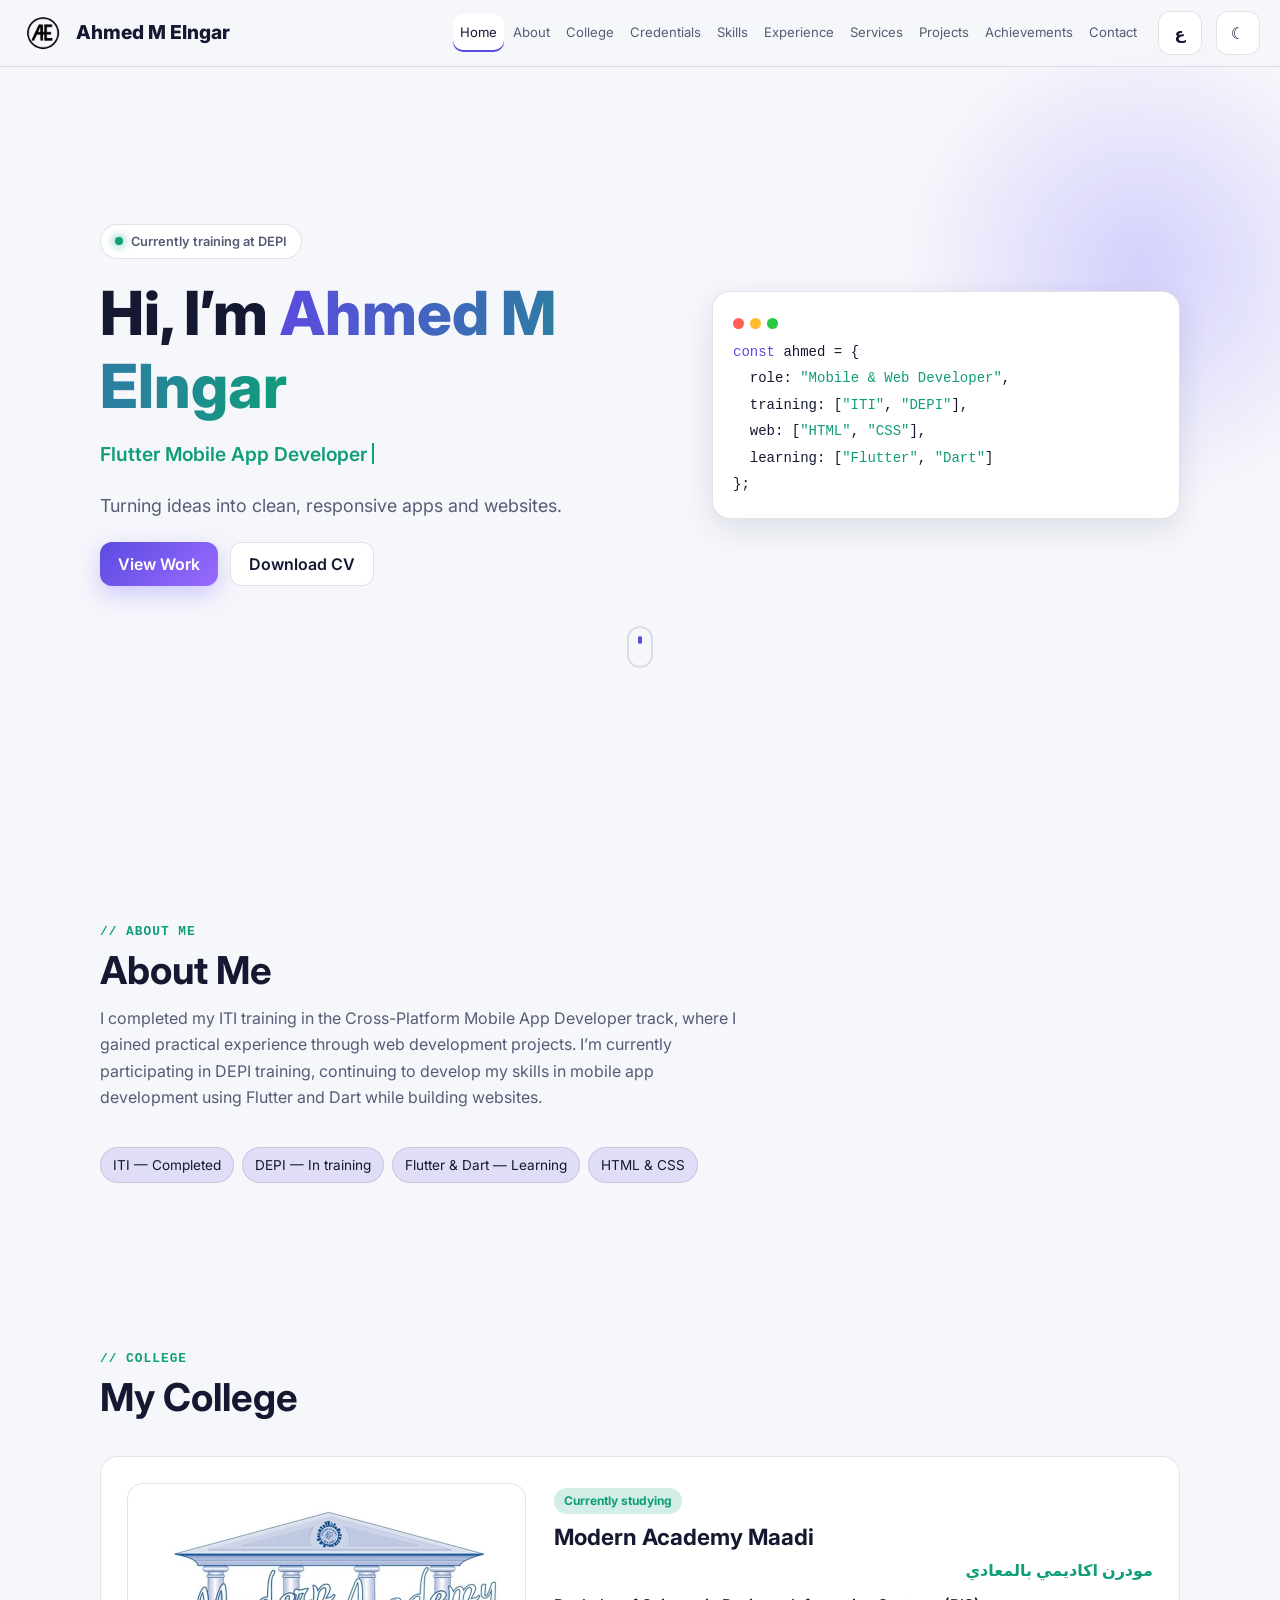
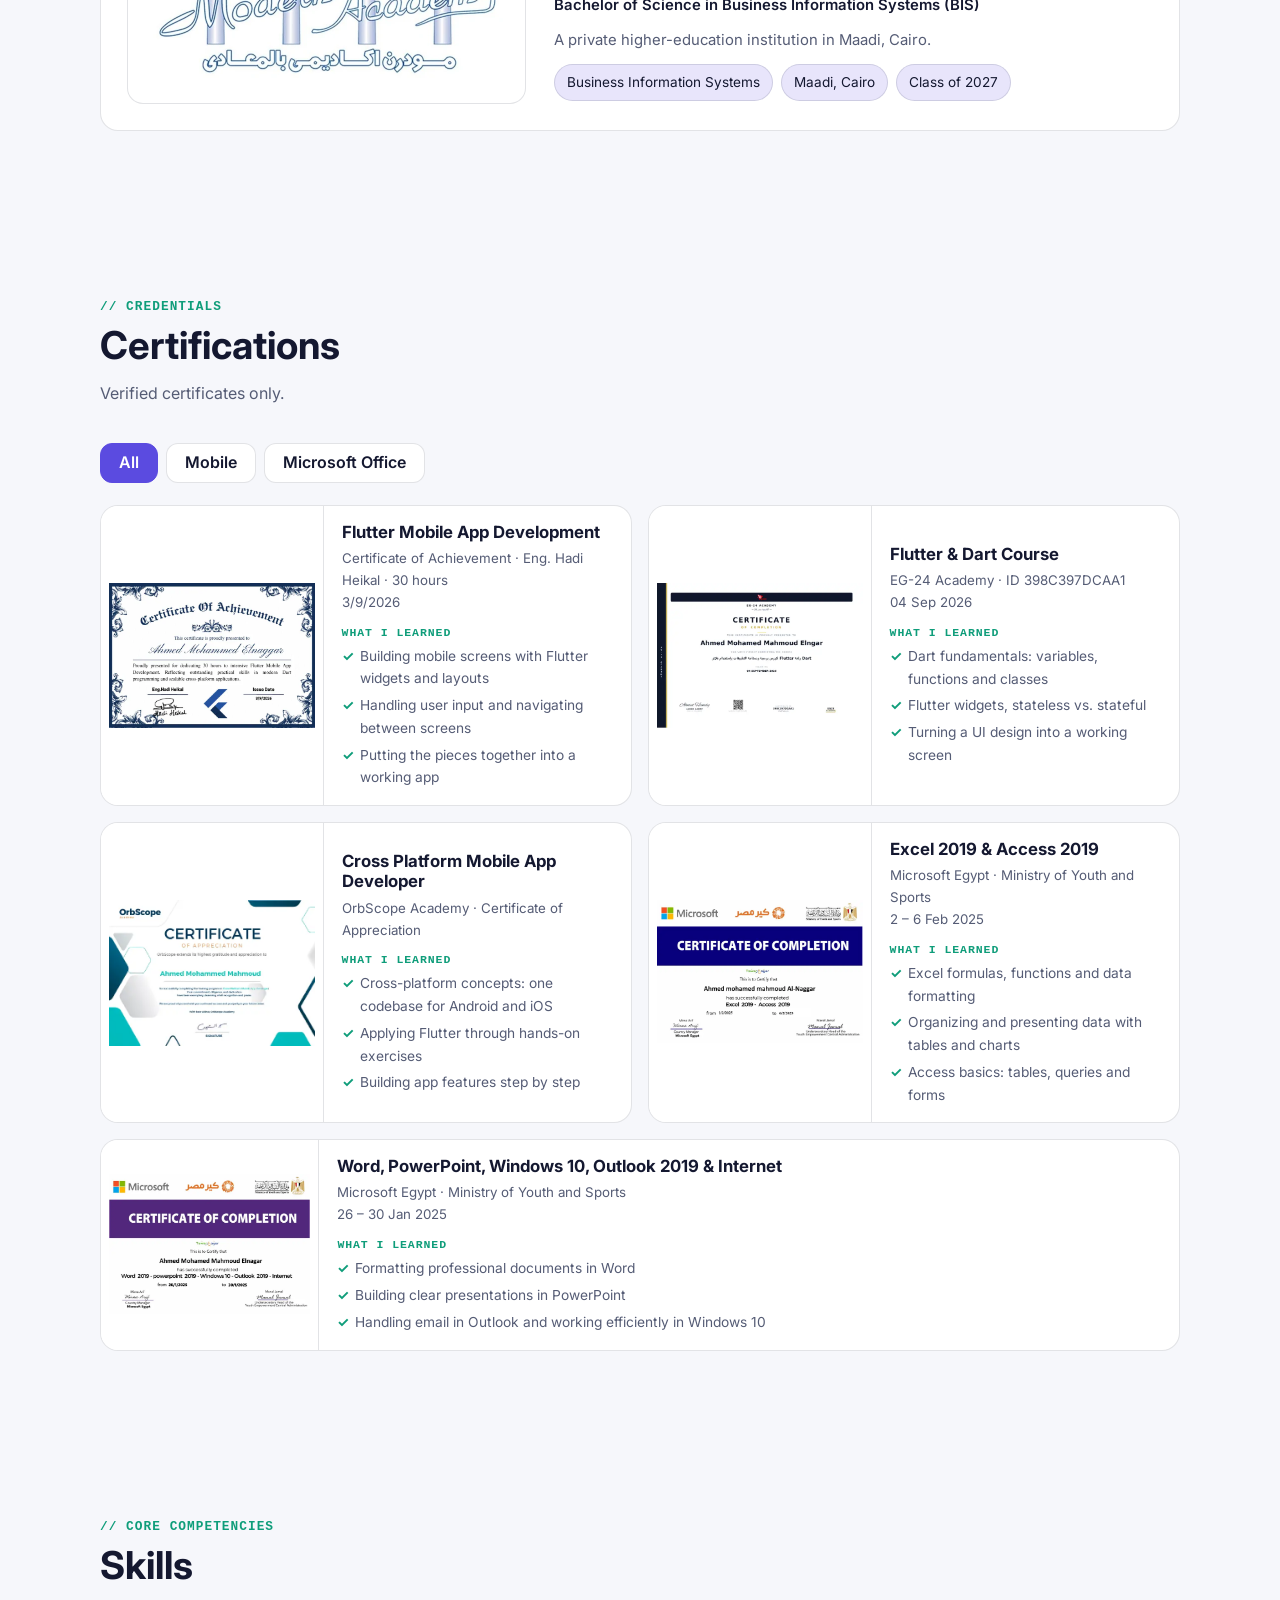
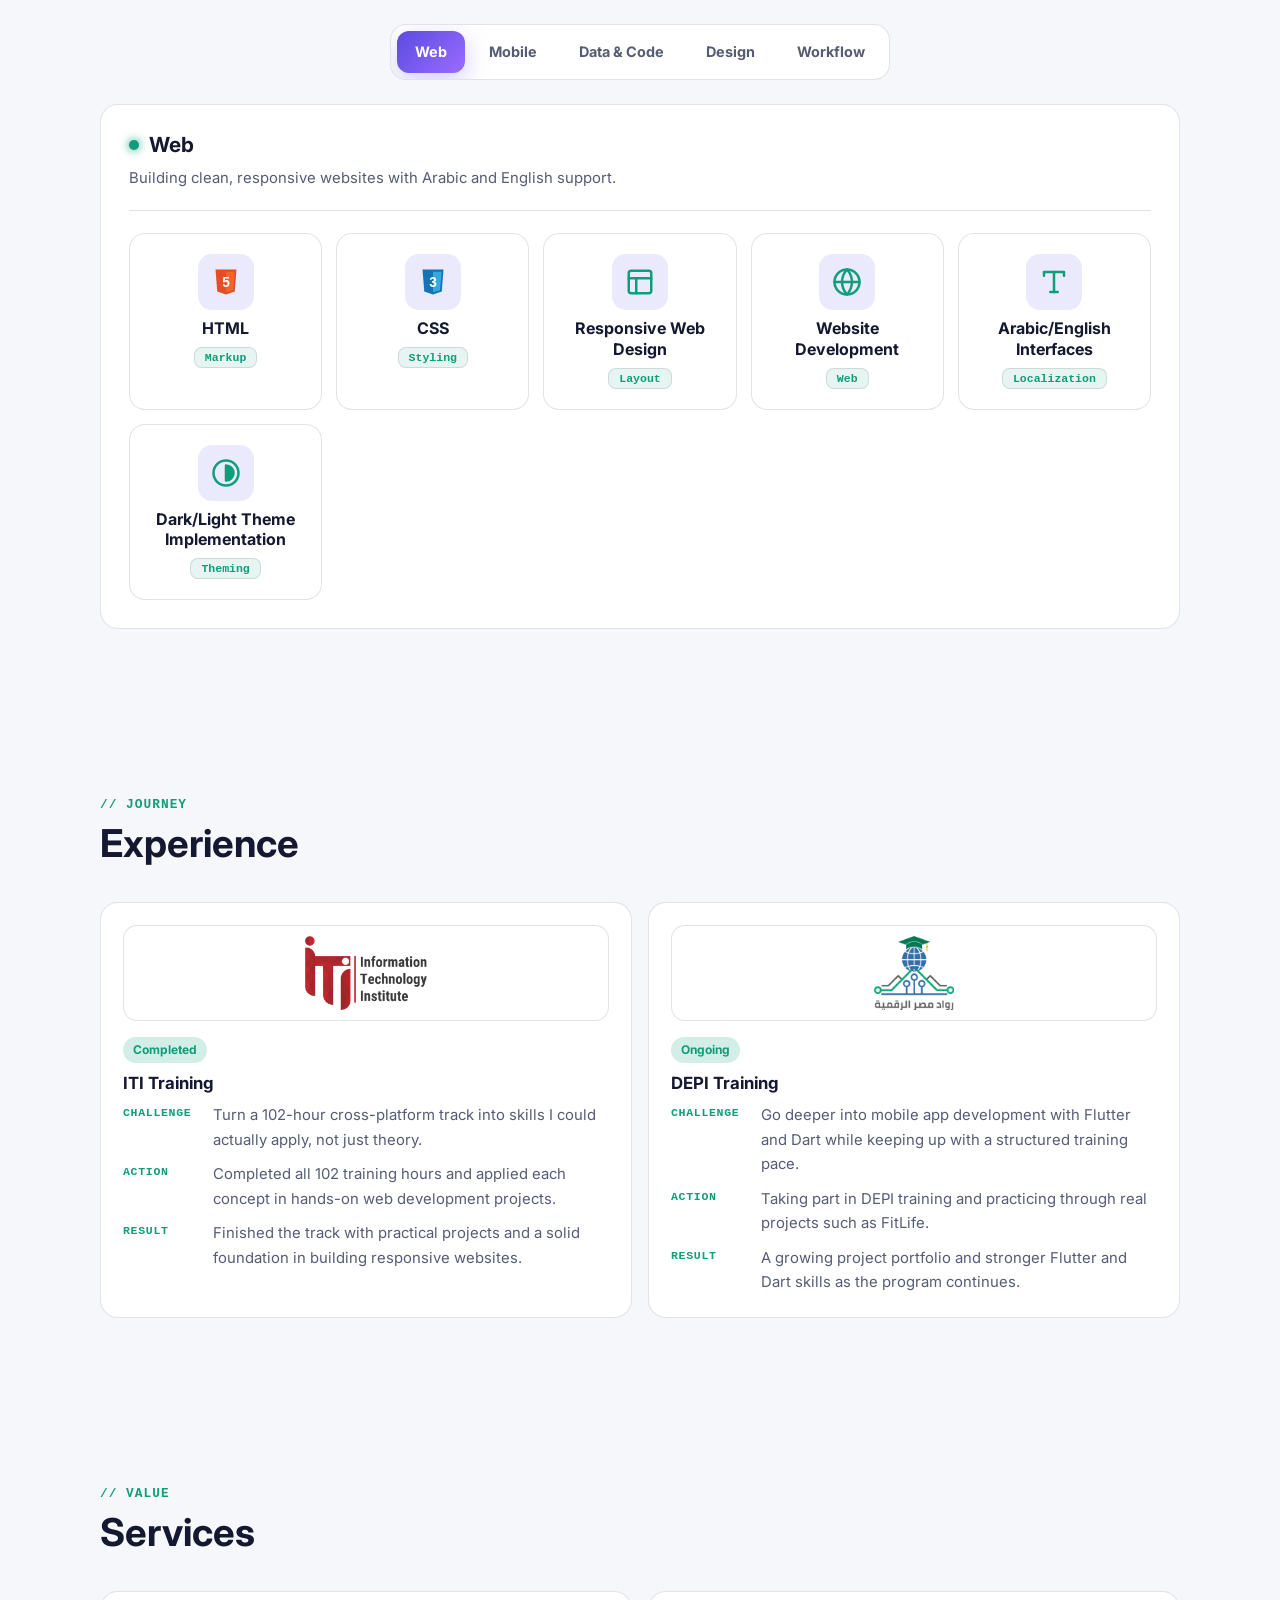
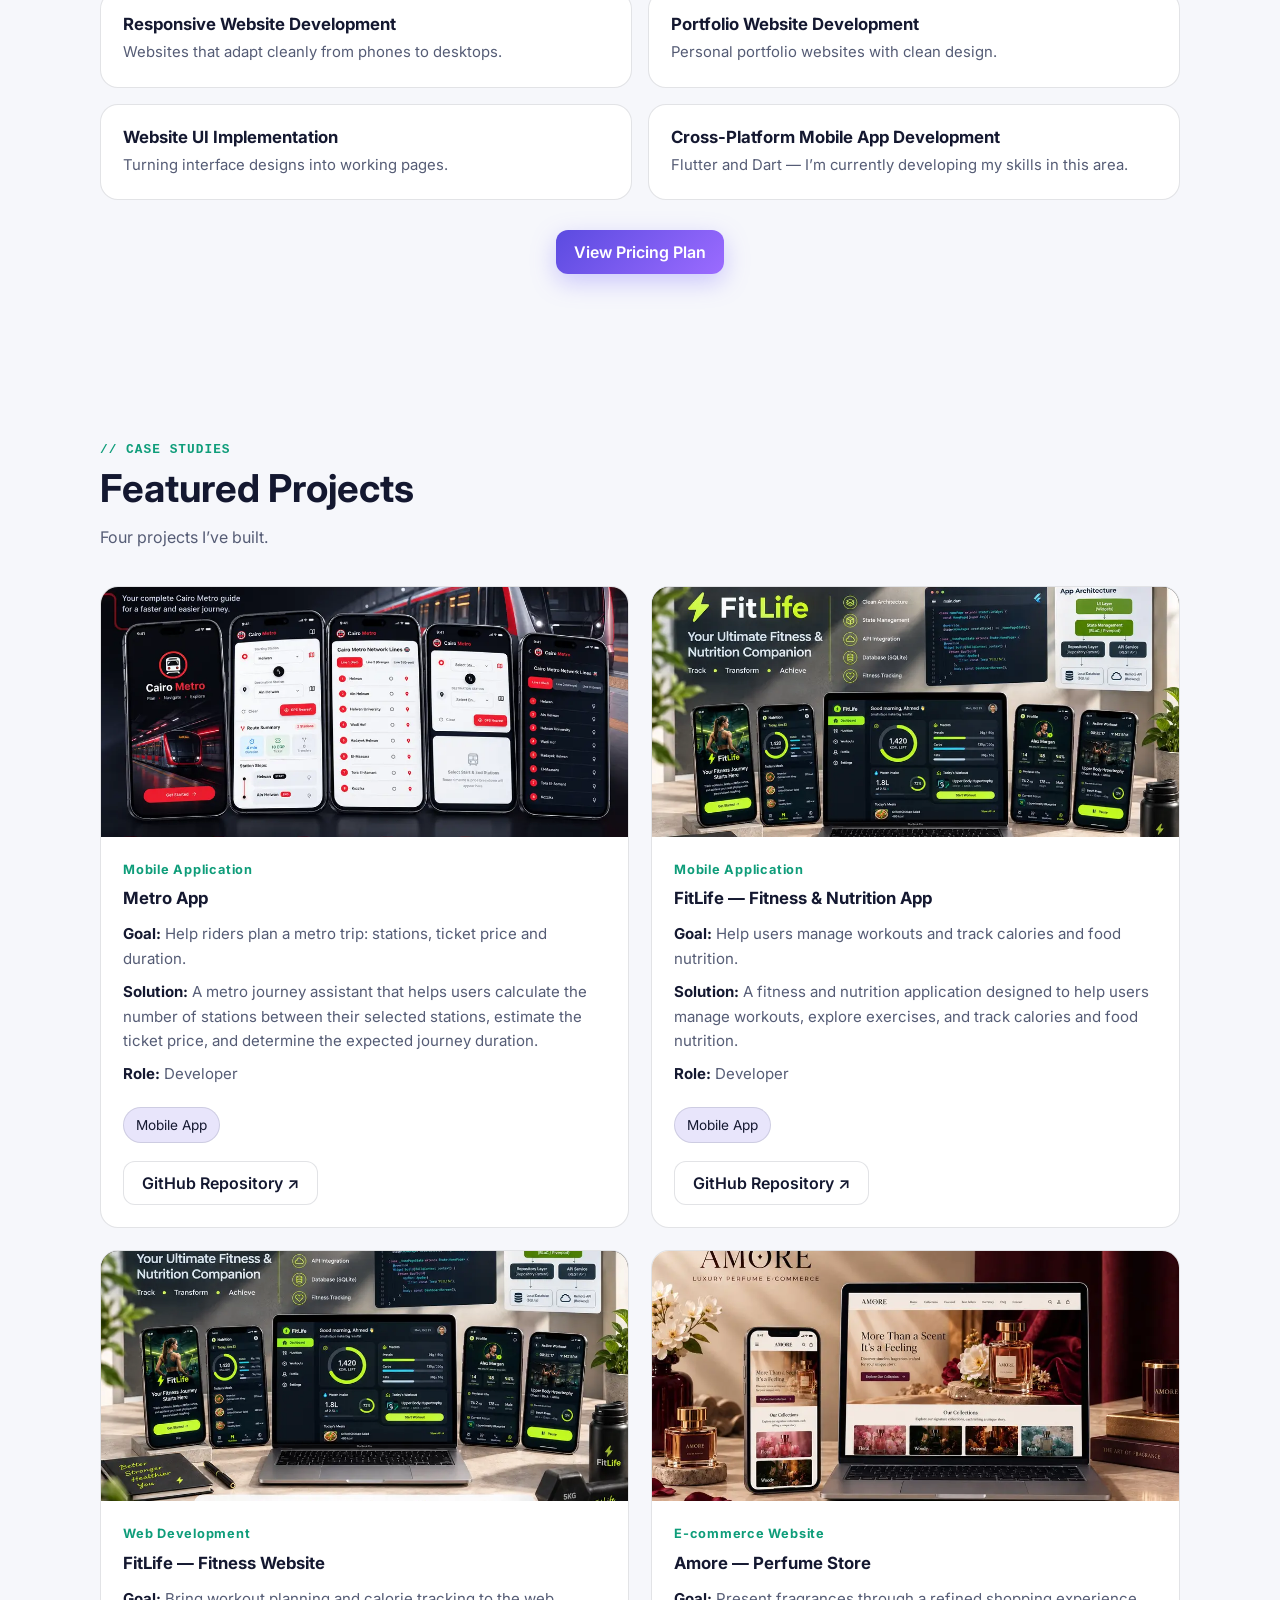
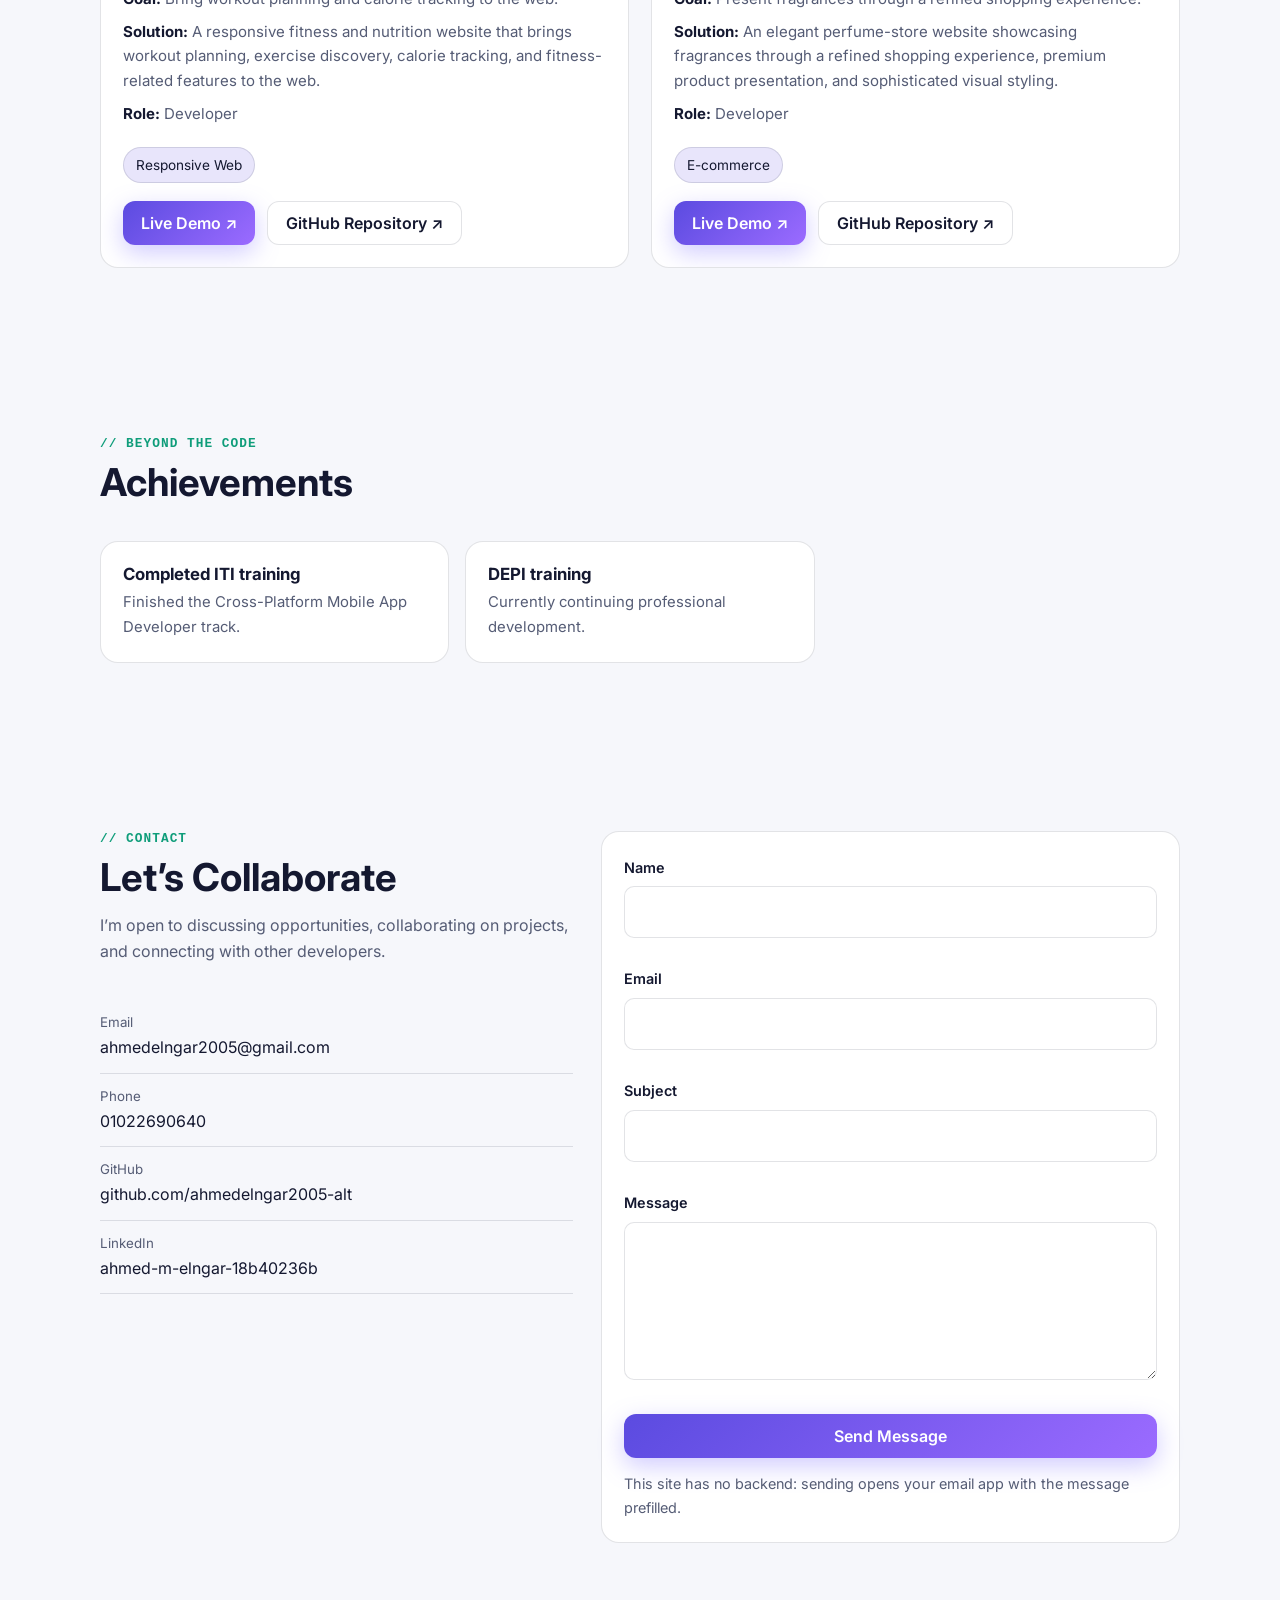
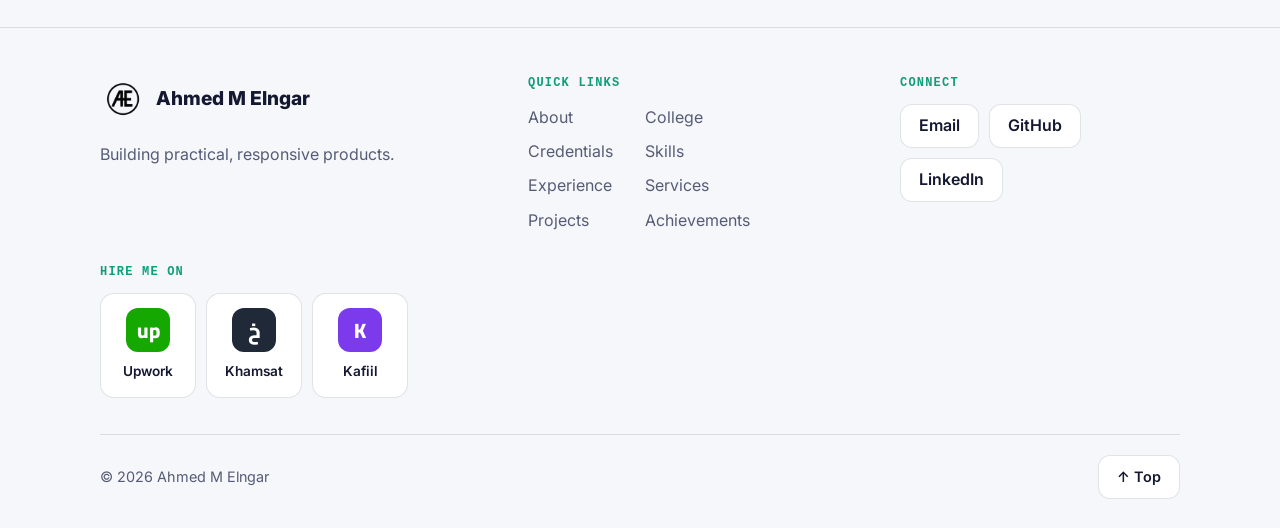
==== index.html @ 16752e35 "Update print statement from 'Hello' to 'Goodbye'" ====
<!DOCTYPE html>
<html lang="en" dir="ltr">
<head>
<meta charset="utf-8">
<meta name="viewport" content="width=device-width, initial-scale=1, viewport-fit=cover">
<title>Ahmed M Elngar | Mobile App &amp; Web Developer</title>
<meta name="description" content="Explore Ahmed M Elngar’s portfolio featuring mobile applications, fitness and nutrition projects, and responsive web experiences.">
<meta property="og:title" content="Ahmed M Elngar | Mobile App &amp; Web Developer">
<meta property="og:description" content="Mobile applications, fitness and nutrition projects, and responsive web experiences.">
<meta property="og:type" content="website">
<link rel="icon" href="[data-uri]">
<link rel="preconnect" href="https://fonts.googleapis.com">
<link href="https://fonts.googleapis.com/css2?family=Cairo:wght@400;600;800&family=Inter:wght@400;600;800&display=swap" rel="stylesheet">
<script>
try{var t=localStorage.getItem('theme');if(!t)t=matchMedia('(prefers-color-scheme: light)').matches?'light':'dark';document.documentElement.dataset.theme=t;var l=localStorage.getItem('lang')||'en';document.documentElement.lang=l;document.documentElement.dir=l=='ar'?'rtl':'ltr'}catch(e){document.documentElement.dataset.theme='dark'}
</script>
<style>
:root{--bg:#0b0d14;--bg2:#121624;--card:rgba(255,255,255,.05);--bd:rgba(255,255,255,.1);--tx:#eef0f7;--mu:#a3a9bd;--ac:#7c6cff;--ac2:#22d3a6;--sh:0 10px 40px rgba(0,0,0,.4);color-scheme:dark;box-sizing:border-box;padding-top:env(safe-area-inset-top,0px);padding-bottom:env(safe-area-inset-bottom,0px)}
:root[data-theme=light]{--bg:#f6f7fb;--bg2:#fff;--card:#fff;--bd:rgba(20,25,50,.12);--tx:#141830;--mu:#555c75;--ac:#5b4be0;--ac2:#0f9d7a;--sh:0 10px 30px rgba(30,40,90,.12);color-scheme:light}
*{box-sizing:border-box}html{scroll-behavior:smooth;scroll-padding-top:calc(80px + env(safe-area-inset-top,0px))}
body{margin:0;background:var(--bg);color:var(--tx);font:16px/1.65 Inter,system-ui,sans-serif;overflow-x:hidden;transition:background .3s,color .3s}
html[lang=ar] body{font-family:Cairo,system-ui,sans-serif}
body::before{content:"";position:fixed;inset:0 0 auto;height:env(safe-area-inset-top,0px);z-index:60;background:var(--bg)}
a{color:inherit;text-decoration:none}img{max-width:100%}
:focus-visible{outline:3px solid var(--ac2);outline-offset:3px;border-radius:8px}
.w{max-width:1120px;margin:0 auto;padding:0 20px}
section{padding:84px 0}
h1,h2,h3{line-height:1.2;margin:0}h2{font-size:clamp(1.7rem,4vw,2.4rem);margin-bottom:12px}
.sub{color:var(--mu);max-width:640px;margin:0 0 36px}
header{position:fixed;inset-inline:0;top:env(safe-area-inset-top,0px);z-index:50;background:color-mix(in srgb,var(--bg) 80%,transparent);backdrop-filter:blur(14px);border-bottom:1px solid var(--bd)}
nav{display:flex;align-items:center;gap:14px;height:66px}
.logo{font-weight:800;font-size:1.2rem}.logo b{color:var(--ac)}
.links{display:flex;gap:2px;margin-inline-start:auto}
.links a{padding:8px 9px;border-radius:10px;color:var(--mu);font-size:.86rem;white-space:nowrap;transition:.2s}
.links a:hover,.links a.on{color:var(--tx);background:var(--card)}
.links a.on{box-shadow:inset 0 -2px var(--ac)}
.btn,.ic{min-height:44px;border-radius:12px;border:1px solid var(--bd);background:var(--card);color:var(--tx);font:inherit;font-weight:600;padding:0 18px;display:inline-flex;align-items:center;justify-content:center;gap:8px;cursor:pointer;transition:.2s}
.btn:hover,.ic:hover{transform:translateY(-2px);border-color:var(--ac)}
.pri{background:linear-gradient(135deg,var(--ac),#9b6bff);border:0;color:#fff;box-shadow:0 8px 24px rgba(124,108,255,.35)}
.ic{min-width:44px;padding:0}
#burger{display:none}
.hero{padding-top:70px;min-height:86vh;display:flex;align-items:center;position:relative}
.hero::before{content:"";position:absolute;width:520px;height:520px;max-width:100%;top:-60px;inset-inline-end:-120px;background:radial-gradient(circle,rgba(124,108,255,.28),transparent 65%);pointer-events:none}
.g2{display:grid;grid-template-columns:1.1fr .9fr;gap:40px;align-items:center;position:relative}
.tag{display:inline-block;font-size:.75rem;letter-spacing:.14em;font-weight:700;color:var(--ac2);border:1px solid var(--bd);background:var(--card);padding:6px 14px;border-radius:99px;margin-bottom:18px}
h1{font-size:clamp(2.2rem,6vw,3.8rem);font-weight:800}
.grad{background:linear-gradient(90deg,var(--ac),var(--ac2));-webkit-background-clip:text;background-clip:text;color:transparent}
.role{font-size:1.2rem;font-weight:600;margin:14px 0}.hero p{color:var(--mu);max-width:560px}
.row{display:flex;flex-wrap:wrap;gap:12px;margin-top:22px}
.code{background:var(--bg2);border:1px solid var(--bd);border-radius:18px;box-shadow:var(--sh);padding:20px;font:14px/1.9 ui-monospace,Menlo,monospace;direction:ltr;text-align:left;animation:fl 6s ease-in-out infinite}
.code i{display:inline-block;width:11px;height:11px;border-radius:50%;margin-inline-end:6px;background:#ff5f57}.code i+i{background:#febc2e}.code i+i+i{background:#28c840}
.k{color:var(--ac)}.s{color:var(--ac2)}
@keyframes fl{50%{transform:translateY(-10px)}}
.scroll{display:block;width:26px;height:42px;border:2px solid var(--bd);border-radius:14px;margin:40px auto 0;position:relative}.scroll::after{content:"";position:absolute;left:50%;top:8px;width:4px;height:8px;margin-left:-2px;border-radius:2px;background:var(--ac);animation:sc 1.6s infinite}
@keyframes sc{60%{transform:translateY(14px);opacity:0}}
.cards{display:grid;grid-template-columns:repeat(3,1fr);gap:16px}
.card{background:var(--card);border:1px solid var(--bd);border-radius:18px;padding:22px;transition:.25s}
.card:hover{transform:translateY(-4px);border-color:var(--ac);box-shadow:var(--sh)}
.card h3{font-size:1.05rem;margin-bottom:6px}.card p{margin:0;color:var(--mu);font-size:.93rem}
.chips{display:flex;flex-wrap:wrap;gap:8px;margin-top:12px}
.chip{font-size:.85rem;padding:6px 12px;border-radius:99px;background:color-mix(in srgb,var(--ac) 14%,transparent);border:1px solid var(--bd)}
.pg{display:grid;grid-template-columns:repeat(2,1fr);gap:22px}
.proj{padding:0;overflow:hidden;display:flex;flex-direction:column}
.vis{height:250px;display:flex;align-items:center;justify-content:center;gap:14px;position:relative;background:linear-gradient(135deg,var(--a),var(--b));overflow:hidden}
.ph{width:112px;height:190px;border-radius:20px;background:var(--p);border:4px solid #000;padding:10px 8px;display:flex;flex-direction:column;gap:6px;box-shadow:0 14px 30px rgba(0,0,0,.4);transition:.4s}
.ph em,.br em{display:block;height:20px;border-radius:6px;background:var(--c);opacity:.9}.ph em:nth-child(2n){height:34px;opacity:.35}.ph b{font-size:9px;color:var(--t);font-weight:800}
.br{width:62%;height:170px;border-radius:12px;background:var(--p);border:1px solid rgba(255,255,255,.25);padding:26px 12px 10px;position:relative;display:flex;flex-direction:column;gap:7px;box-shadow:0 14px 30px rgba(0,0,0,.4);transition:.4s}
.br::before{content:"";position:absolute;left:10px;top:9px;width:8px;height:8px;border-radius:50%;background:#ff5f57;box-shadow:13px 0 #febc2e,26px 0 #28c840}
.br b{font-size:12px;color:var(--t)}.br .ph{display:none}
.mini{width:62px;height:120px;border-radius:14px;padding:8px 6px}.mini b{font-size:7px}
.proj:hover .ph,.proj:hover .br{transform:translateY(-6px) scale(1.03)}
.vis.im{padding:0;background:#000}.vis.im img{width:100%;height:100%;object-fit:cover;transition:transform .5s}.proj:hover .vis.im img{transform:scale(1.05)}.rep{position:absolute;bottom:8px;inset-inline-start:10px;font-size:.7rem;color:#fff;background:rgba(0,0,0,.45);padding:2px 8px;border-radius:99px}
.pb{padding:22px;display:flex;flex-direction:column;gap:8px;flex:1}.cat{color:var(--ac2);font-size:.8rem;font-weight:700;letter-spacing:.06em}
.pb p{margin:0;color:var(--mu);font-size:.94rem}.pb .row{margin-top:auto;padding-top:10px}
.steps{counter-reset:s;display:grid;grid-template-columns:repeat(5,1fr);gap:14px;padding:0;list-style:none;margin:0}
.steps li{counter-increment:s;background:var(--card);border:1px solid var(--bd);border-radius:16px;padding:18px;font-size:.93rem}
.steps li::before{content:counter(s);display:grid;place-items:center;width:32px;height:32px;border-radius:50%;background:var(--ac);color:#fff;font-weight:800;margin-bottom:10px}
.cg{display:grid;grid-template-columns:.9fr 1.1fr;gap:28px}
.ci a{display:block;padding:12px 0;border-bottom:1px solid var(--bd)}.ci small{display:block;color:var(--mu)}.ci bdi{unicode-bidi:isolate}
form{display:grid;gap:14px;background:var(--card);border:1px solid var(--bd);border-radius:18px;padding:22px}
label{font-weight:600;font-size:.9rem}input,textarea{width:100%;margin-top:6px;padding:12px;border-radius:10px;border:1px solid var(--bd);background:var(--bg2);color:var(--tx);font:inherit;min-height:44px}
input[aria-invalid=true],textarea[aria-invalid=true]{border-color:#ef4444}.er{color:#ef4444;font-size:.82rem;min-height:1em;display:block}
#st{font-size:.9rem;color:var(--mu)}
footer{border-top:1px solid var(--bd);padding:48px 0 24px;color:var(--mu)}
.rv{opacity:0;transform:translateY(24px);transition:opacity .7s,transform .7s}.rv.in{opacity:1;transform:none}
@media(max-width:900px){.g2,.cg{grid-template-columns:1fr}.cards{grid-template-columns:1fr 1fr}.steps{grid-template-columns:1fr 1fr}.vis{height:210px}}
@media(max-width:1180px){#burger{display:inline-flex}.links{display:none;position:absolute;top:66px;inset-inline:0;flex-direction:column;background:var(--bg2);padding:12px 20px;border-bottom:1px solid var(--bd)}.links.open{display:flex}.links a{padding:14px 12px}nav>.talk{display:none}nav .ic:first-of-type{margin-inline-start:auto}}
@media(max-width:600px){.pg,.cards,.steps{grid-template-columns:1fr}section{padding:60px 0}}
@media(prefers-reduced-motion:reduce){*{animation:none!important;transition:none!important;scroll-behavior:auto!important}.rv{opacity:1;transform:none}}

main{padding-top:66px}.logo{display:inline-flex;align-items:center;gap:10px}.logo img{width:46px;height:46px;filter:none}:root[data-theme=dark] .logo img{filter:invert(1)}
.pill{display:inline-flex;align-items:center;gap:8px;font-size:.8rem;font-weight:600;color:var(--mu);border:1px solid var(--bd);background:var(--card);padding:6px 14px;border-radius:99px;margin-bottom:18px}.pill::before{content:"";width:8px;height:8px;border-radius:50%;background:var(--ac2);box-shadow:0 0 10px var(--ac2)}
.eb{display:block;font:600 .8rem ui-monospace,Menlo,monospace;color:var(--ac2);letter-spacing:.08em;margin-bottom:8px;direction:ltr;text-align:start}
.tl{display:grid;grid-template-columns:1fr 1fr;gap:16px}.st{display:inline-block;font-size:.75rem;font-weight:700;padding:3px 10px;border-radius:99px;background:color-mix(in srgb,var(--ac2) 18%,transparent);color:var(--ac2);margin-bottom:10px}
.cert{padding:0;overflow:hidden;display:grid;grid-template-columns:42% 1fr;align-items:stretch}.cert img{display:block;width:100%;height:100%;align-self:stretch;object-fit:contain;padding:8px;background:#fff;border-inline-end:1px solid var(--bd)}.cert .cb{padding:16px 18px;display:flex;flex-direction:column;justify-content:center;min-width:0}.cert small{display:block;color:var(--mu)}
.fl{display:flex;flex-wrap:wrap;gap:8px;margin-bottom:22px}.fl .btn{min-height:40px}.fl .btn[aria-pressed=true]{background:var(--ac);color:#fff;border-color:var(--ac)}
.cs{font-size:.9rem;color:var(--mu);margin:0}.cs b{color:var(--tx)}
.nt{font-size:.85rem;color:var(--mu);margin-top:18px}
@media(max-width:900px){.tl{grid-template-columns:1fr}}
.col{display:grid;grid-template-columns:.8fr 1.2fr;gap:28px;align-items:center;padding:26px}
.col .lgo{background:#fff;border:1px solid var(--bd);border-radius:16px;padding:18px;display:flex;align-items:center;justify-content:center}
.col .lgo img{display:block;width:100%;height:auto;max-width:360px}
.col h3{font-size:1.4rem}.col .ar{display:block;color:var(--ac2);font-weight:700;margin:2px 0 10px}
.col p{margin:0 0 10px;color:var(--mu)}.col .deg{color:var(--tx);font-weight:600}
@media(max-width:900px){.col{grid-template-columns:1fr}}
.logo span{white-space:nowrap}.logo img{flex:none}
@media(max-width:600px){nav{gap:8px}.logo{gap:6px;font-size:1rem}.logo img{width:36px;height:36px}.btn,.ic{min-height:40px}.ic{min-width:40px}}
@media(max-width:380px){.logo{font-size:.9rem}.logo img{width:32px;height:32px}nav{gap:6px}}
.org{background:#fff;border:1px solid var(--bd);border-radius:14px;height:96px;display:flex;align-items:center;justify-content:center;padding:10px;margin-bottom:14px}.org img{display:block;max-width:100%;max-height:100%;object-fit:contain}
.tabs{display:flex;gap:6px;padding:6px;border:1px solid var(--bd);background:var(--card);border-radius:16px;overflow-x:auto;width:max-content;max-width:100%;margin:0 auto 24px;scrollbar-width:none}.tabs::-webkit-scrollbar{display:none}
.tabs button{min-height:42px;padding:0 18px;border-radius:12px;border:0;background:transparent;color:var(--mu);font:inherit;font-weight:700;font-size:.9rem;cursor:pointer;white-space:nowrap;transition:.2s}
.tabs button:hover{color:var(--tx)}.tabs button[aria-selected=true]{background:linear-gradient(135deg,var(--ac),#9b6bff);color:#fff;box-shadow:0 8px 24px rgba(124,108,255,.35)}
.skp{padding:28px}.skp h3{display:flex;align-items:center;gap:10px;font-size:1.3rem}.skp h3::before{content:"";width:10px;height:10px;border-radius:50%;background:var(--ac2);box-shadow:0 0 10px var(--ac2)}
.skp>p{color:var(--mu);margin:8px 0 22px;padding-bottom:20px;border-bottom:1px solid var(--bd)}
.sg{display:grid;grid-template-columns:repeat(auto-fill,minmax(160px,1fr));gap:14px}
.sk{border:1px solid var(--bd);border-radius:16px;padding:20px 12px;text-align:center;display:flex;flex-direction:column;align-items:center;gap:8px;background:color-mix(in srgb,var(--bg2) 60%,transparent);transition:.25s}
.sk:hover{transform:translateY(-4px);border-color:var(--ac);box-shadow:var(--sh)}
.sk .ico{width:56px;height:56px;border-radius:14px;display:grid;place-items:center;background:color-mix(in srgb,var(--ac) 12%,transparent);color:var(--ac2)}.sk .ico svg{width:30px;height:30px}
.sk b{font-size:1rem;line-height:1.3}.sk small{font:600 .72rem ui-monospace,Menlo,monospace;color:var(--ac2);border:1px solid var(--bd);background:color-mix(in srgb,var(--ac2) 10%,transparent);padding:3px 10px;border-radius:8px}
@media(max-width:600px){.skp{padding:20px 16px}.sg{grid-template-columns:repeat(2,1fr)}.tabs{margin-inline:0}}
.cert{cursor:zoom-in}
dialog#cm{border:1px solid var(--bd);background:var(--bg2);color:var(--tx);border-radius:18px;padding:0;width:min(920px,94vw);max-width:none;max-height:92vh;overflow:auto;box-shadow:var(--sh);margin:auto}
dialog#cm::backdrop{background:rgba(0,0,0,.72);backdrop-filter:blur(4px)}
#cm .x{position:absolute;top:10px;inset-inline-end:10px;z-index:2;background:var(--bg2)}
#cm img{display:block;width:100%;height:auto;max-height:72vh;object-fit:contain;background:#fff;border-bottom:1px solid var(--bd)}
#cm .inf{padding:18px 22px 22px}#cm h3{font-size:1.25rem;margin-bottom:6px}#cm small{display:block;color:var(--mu);font-size:.92rem}
/* ---- portfolio v2 edits ---- */
.sr{position:absolute;width:1px;height:1px;overflow:hidden;clip:rect(0 0 0 0);white-space:nowrap}
.hero p{font-size:1.12rem}
.role{min-height:1.9em;display:flex;align-items:center}
.ty{color:var(--ac2)}
.ty::after{content:"";display:inline-block;width:2px;height:1.1em;margin-inline-start:5px;background:var(--ac2);vertical-align:-.18em;animation:bl 1s steps(1) infinite}
@keyframes bl{50%{opacity:0}}
header .w{max-width:1320px}
.talk{white-space:nowrap;flex:none;min-width:max-content;padding:0 26px}
.links a.nc{display:none}
@media(min-width:1181px){.links a{padding:8px 7px;font-size:.82rem}}
@media(max-width:1319px){nav>.talk{display:none}.links a.nc{display:block}}
#certs{grid-template-columns:repeat(2,1fr)}
.cert:last-child:nth-child(odd){grid-column:1/-1;grid-template-columns:calc(21% - 8px) 1fr}
.lt{font:700 .72rem ui-monospace,Menlo,monospace;letter-spacing:.08em;color:var(--ac2);margin-top:12px;text-transform:uppercase}
ul.lrn{margin:6px 0 0;padding:0;list-style:none;display:grid;gap:4px;font-size:.86rem;color:var(--mu)}
.lrn li{position:relative;padding-inline-start:18px}.lrn li::before{content:"\2713";position:absolute;inset-inline-start:0;color:var(--ac2);font-weight:700}
#cm .inf .lt{margin-top:16px}#cm ul.lrn{font-size:.95rem}
@media(max-width:760px){#certs{grid-template-columns:1fr}.cert:last-child:nth-child(odd){grid-template-columns:42% 1fr}}
@media(max-width:600px){.cert,.cert:last-child:nth-child(odd){grid-template-columns:1fr}.cert img{height:auto;aspect-ratio:16/9;border-inline-end:0;border-bottom:1px solid var(--bd)}}
.car{display:grid;gap:10px;margin-top:10px}
.car p{display:grid;grid-template-columns:80px 1fr;gap:10px;margin:0;font-size:.93rem;color:var(--mu)}
.car b{color:var(--ac2);font:700 .72rem ui-monospace,Menlo,monospace;letter-spacing:.06em;text-transform:uppercase;padding-top:3px}
#svc{grid-template-columns:repeat(2,1fr)}
@media(max-width:600px){#svc{grid-template-columns:1fr}}
.ft{display:grid;grid-template-columns:1.4fr 1.2fr 1fr;gap:36px;align-items:start}
.ft h4{margin:0 0 14px;font:700 .75rem ui-monospace,Menlo,monospace;letter-spacing:.1em;color:var(--ac2);text-transform:uppercase}
.ft .logo{color:var(--tx)}.ft .fb p{margin:12px 0 0;max-width:300px}
footer nav.fn{height:auto;display:grid;grid-template-columns:repeat(2,max-content);gap:8px 32px}
.fn a{color:var(--mu);transition:.2s}.fn a:hover{color:var(--tx)}
.fs{display:flex;flex-wrap:wrap;gap:10px}
.fbar{display:flex;flex-wrap:wrap;gap:12px;align-items:center;justify-content:space-between;margin-top:36px;padding-top:20px;border-top:1px solid var(--bd);font-size:.9rem}
@media(max-width:900px){.ft{grid-template-columns:1fr 1fr}.ft .fb{grid-column:1/-1}}
@media(max-width:600px){.ft{grid-template-columns:1fr}}
.fp{margin-top:32px}.fp h4{margin:0 0 14px;font:700 .75rem ui-monospace,Menlo,monospace;letter-spacing:.1em;color:var(--ac2);text-transform:uppercase}.fp2{display:flex;flex-direction:column;align-items:center;gap:8px;min-width:96px;padding:14px 12px;border:1px solid var(--bd);border-radius:14px;background:var(--card);color:var(--tx);font-weight:600;font-size:.85rem;transition:.2s}.fp2:hover{transform:translateY(-3px);border-color:var(--ac)}.fp2 .lg{width:44px;height:44px;border-radius:12px;display:grid;place-items:center;color:#fff;font:800 1.3rem Cairo,Inter,sans-serif;text-transform:none}
</style>
</head>
<body>
<header><div class="w"><nav aria-label="Main">
<a class="logo" href="#home"><img src="[data-uri]" alt="AE logo" width="32" height="32"><span data-i="nm"></span></a>
<div class="links" id="links"></div>
<button class="ic" id="lang" aria-label="Switch language">ع</button>
<button class="ic" id="theme" aria-label="Toggle theme">☀</button>
<a class="btn pri talk" href="#contact" data-i="talk"></a>
<button class="ic" id="burger" aria-label="Menu" aria-expanded="false">☰</button>
</nav></div></header>
<main>
<section class="hero" id="home"><div class="w"><div class="g2">
<div><span class="pill" data-i="status"></span>
<h1><span data-i="hi"></span> <span class="grad" data-i="nm"></span></h1>
<div class="role"><span class="ty" id="typed" aria-hidden="true"></span><span class="sr" data-i="role"></span></div><p data-i="desc"></p>
<div class="row"><a class="btn pri" href="#projects" data-i="c1"></a><a class="btn" href="#" data-cv="dl" download="Ahmed_Elngar_CV.pdf" data-i="c2"></a></div></div>
<div class="code" aria-hidden="true"><i></i><i></i><i></i><br>
<span class="k">const</span> ahmed = {<br>&nbsp;&nbsp;role: <span class="s">"Mobile &amp; Web Developer"</span>,<br>&nbsp;&nbsp;training: [<span class="s">"ITI"</span>, <span class="s">"DEPI"</span>],<br>&nbsp;&nbsp;web: [<span class="s">"HTML"</span>, <span class="s">"CSS"</span>],<br>&nbsp;&nbsp;learning: [<span class="s">"Flutter"</span>, <span class="s">"Dart"</span>]<br>};</div></div>
<a class="scroll" href="#about" aria-label="Scroll"></a></div></section>

<section id="about"><div class="w rv"><span class="eb" data-i="ab_e"></span><h2 data-i="ab_t"></h2><p class="sub" data-i="ab_p"></p>
<div class="chips" id="abchips"></div></div></section>

<section id="college"><div class="w rv"><span class="eb">// COLLEGE</span><h2 data-i="co_t"></h2><p class="sub"></p>
<div class="card col"><div class="lgo"><img src="[data-uri]" alt="Modern Academy Maadi — مودرن اكاديمي بالمعادي" width="720" height="366" loading="lazy"></div>
<div><span class="st" data-i="co_st"></span><h3>Modern Academy Maadi</h3><span class="ar" lang="ar" dir="rtl">مودرن اكاديمي بالمعادي</span>
<p class="deg" data-i="co_deg"></p><p data-i="co_p1"></p><div class="chips" id="cochips"></div></div></div></div></section>

<section id="certificates"><div class="w"><span class="eb">// CREDENTIALS</span><h2 data-i="cr_t"></h2><p class="sub" data-i="cr_p"></p>
<div class="fl" id="fl"></div><div class="cards" id="certs"></div></div></section>

<section id="skills"><div class="w rv"><span class="eb">// CORE COMPETENCIES</span><h2 data-i="sk_t"></h2><p class="sub"></p><div class="tabs" role="tablist" id="sktabs"></div><div class="card skp" id="skpanel" role="tabpanel"></div></div></section>

<section id="experience"><div class="w rv"><span class="eb">// JOURNEY</span><h2 data-i="ex_t"></h2><p class="sub"></p><div class="tl" id="exp"></div></div></section>

<section id="services"><div class="w rv"><span class="eb">// VALUE</span><h2 data-i="sv_t"></h2><p class="sub"></p><div class="cards" id="svc"></div><div class="row" style="justify-content:center;margin-top:30px"><a class="btn pri" id="pp" href="#contact" data-i="pp"></a></div></div></section>

<section id="projects"><div class="w"><span class="eb">// CASE STUDIES</span><h2 data-i="pr_t"></h2><p class="sub" data-i="pr_p"></p><div class="pg" id="pg"></div></div></section>

<section id="achievements"><div class="w rv"><span class="eb">// BEYOND THE CODE</span><h2 data-i="ac_t"></h2><p class="sub"></p><div class="cards" id="ach"></div></div></section>

<section id="contact"><div class="w rv"><div class="cg"><div><span class="eb">// CONTACT</span><h2 data-i="ct_t"></h2><p class="sub" data-i="ct_p"></p>
<div class="ci"><a href="mailto:ahmedelngar2005@gmail.com"><small data-i="em"></small><bdi>ahmedelngar2005@gmail.com</bdi></a>
<a href="tel:+201022690640"><small data-i="ph"></small><bdi dir="ltr">01022690640</bdi></a>
<a href="https://github.com/ahmedelngar2005-alt" target="_blank" rel="noopener noreferrer"><small>GitHub</small><bdi>github.com/ahmedelngar2005-alt</bdi></a>
<a href="https://www.linkedin.com/in/ahmed-m-elngar-18b40236b/" target="_blank" rel="noopener noreferrer"><small>LinkedIn</small><bdi>ahmed-m-elngar-18b40236b</bdi></a></div></div>
<form id="f" novalidate>
<div><label for="n" data-i="fn"></label><input id="n" autocomplete="name"><span class="er" id="e_n"></span></div>
<div><label for="m" data-i="fe"></label><input id="m" type="email" autocomplete="email" dir="ltr"><span class="er" id="e_m"></span></div>
<div><label for="s" data-i="fs"></label><input id="s"><span class="er" id="e_s"></span></div>
<div><label for="t" data-i="fm"></label><textarea id="t" rows="5"></textarea><span class="er" id="e_t"></span></div>
<button class="btn pri" type="submit" data-i="send"></button><div id="st" role="status" aria-live="polite" data-i="note"></div></form></div></div></section>
</main>
<footer><div class="w"><div class="ft">
<div class="fb"><a class="logo" href="#home"><img src="[data-uri]" alt="" width="32" height="32"><span data-i="nm"></span></a><p data-i="tag"></p></div>
<div><h4 data-i="ft_l"></h4><nav class="fn" aria-label="Footer" id="fnav"></nav></div>
<div><h4 data-i="ft_c"></h4><div class="fs"><a class="btn" href="mailto:ahmedelngar2005@gmail.com" data-i="em"></a><a class="btn" href="https://github.com/ahmedelngar2005-alt" target="_blank" rel="noopener noreferrer">GitHub</a><a class="btn" href="https://www.linkedin.com/in/ahmed-m-elngar-18b40236b/" target="_blank" rel="noopener noreferrer">LinkedIn</a></div></div>
</div>
<div class="fp"><h4 data-i="ft_f"></h4><div class="fs"><a class="fp2" href="https://www.upwork.com/freelancers/~012d4d724fa2e84ea4?mp_source=share" target="_blank" rel="noopener noreferrer"><span class="lg" style="background:#14a800">up</span><span>Upwork</span></a><a class="fp2" href="https://khamsat.com/user/ahmedelngar1" target="_blank" rel="noopener noreferrer"><span class="lg" style="background:#1f2937">خ</span><span>Khamsat</span></a><a class="fp2" href="https://kafiil.com/u/ahmed_m_elngar" target="_blank" rel="noopener noreferrer"><span class="lg" style="background:#7c3aed">K</span><span>Kafiil</span></a></div></div>
<div class="fbar"><div>© <span id="yr"></span> <span data-i="nm"></span></div><a class="btn" href="#home" data-i="top" aria-label="Back to top"></a></div></div></footer>

<dialog id="cm" aria-labelledby="cmt"><button class="ic x" id="cmx" type="button" aria-label="Close / إغلاق">✕</button>
<img id="cmi" alt=""><div class="inf"><h3 id="cmt"></h3><small id="cms"></small><small id="cmd"></small><div class="lt" data-i="lrn"></div><ul class="lrn" id="cml"></ul></div></dialog>
<script>
const IM={"metro": "[data-uri]", "fit": "[data-uri]", "amore": "[data-uri]"};
const CI={"flutter30": "[data-uri]", "excel": "[data-uri]", "word": "[data-uri]", "orb": "[data-uri]", "eg24": "[data-uri]"};
const T={en:{n_home:"Home",n_contact:"Contact",n_about:"About",n_college:"College",nm:"Ahmed M Elngar",tb_web:"Web",tb_mob:"Mobile",tb_data:"Data & Code",tb_des:"Design",tb_wf:"Workflow",pd_web:"Building clean, responsive websites with Arabic and English support.",pd_mob:"Building cross-platform mobile apps with Flutter and Dart.",pd_data:"Programming fundamentals with C++, plus databases and Firebase.",pd_des:"Designing interfaces and creating simple images.",pd_wf:"Using AI tools to move faster while building.",mob:"Mobile Apps",db:"Databases",ds:"Design",im:"Simple Images",la1:"Markup",la2:"Styling",la3:"Layout",la4:"Web",la5:"Localization",la6:"Theming",lm1:"Framework",lm2:"Language",lm3:"Cross-platform",ld2:"Database",ld3:"Backend",lz1:"Interfaces",lz2:"Visual",lz3:"Graphics",lw:"Workflow",n_certificates:"Credentials",n_skills:"Skills",n_experience:"Experience",n_services:"Services",n_projects:"Projects",n_achievements:"Achievements",talk:"Let’s Collaborate",status:"Currently training at DEPI",hi:"Hi, I’m",role:"Flutter Mobile App Developer | Web Developer",rt1:"Flutter Mobile App Developer",rt2:"Web Developer",desc:"Turning ideas into clean, responsive apps and websites.",c1:"View Work",c2:"Download CV",
ab_e:"// ABOUT ME",ab_t:"About Me",ab_p:"I completed my ITI training in the Cross-Platform Mobile App Developer track, where I gained practical experience through web development projects. I’m currently participating in DEPI training, continuing to develop my skills in mobile app development using Flutter and Dart while building websites.",
co_t:"My College",co_st:"Currently studying",co_deg:"Bachelor of Science in Business Information Systems (BIS)",co_p1:"A private higher-education institution in Maadi, Cairo.",co1:"Business Information Systems",co2:"Maadi, Cairo",co3:"Class of 2027",
b1:"ITI — Completed",b2:"DEPI — In training",b3:"Flutter & Dart — Learning",b4:"HTML & CSS",
cr_t:"Certifications",cr_p:"Verified certificates only.",lrn:"What I learned",f0:"All",f1:"Mobile",f2:"Microsoft Office",
c1t:"Flutter Mobile App Development",c1s:"Certificate of Achievement · Eng. Hadi Heikal · 30 hours",c1d:"3/9/2026",c1k:["Building mobile screens with Flutter widgets and layouts","Handling user input and navigating between screens","Putting the pieces together into a working app"],
c2t:"Flutter & Dart Course",c2s:"EG-24 Academy · ID 398C397DCAA1",c2d:"04 Sep 2026",c2k:["Dart fundamentals: variables, functions and classes","Flutter widgets, stateless vs. stateful","Turning a UI design into a working screen"],
c3t:"Cross Platform Mobile App Developer",c3s:"OrbScope Academy · Certificate of Appreciation",c3d:"",c3k:["Cross-platform concepts: one codebase for Android and iOS","Applying Flutter through hands-on exercises","Building app features step by step"],
c4t:"Excel 2019 & Access 2019",c4s:"Microsoft Egypt · Ministry of Youth and Sports",c4d:"2 – 6 Feb 2025",c4k:["Excel formulas, functions and data formatting","Organizing and presenting data with tables and charts","Access basics: tables, queries and forms"],
c5t:"Word, PowerPoint, Windows 10, Outlook 2019 & Internet",c5s:"Microsoft Egypt · Ministry of Youth and Sports",c5d:"26 – 30 Jan 2025",c5k:["Formatting professional documents in Word","Building clear presentations in PowerPoint","Handling email in Outlook and working efficiently in Windows 10"],
sk_t:"Skills",g1:"Web Development",g2:"Interfaces",g3:"Mobile Development",g4:"Workflow",
s1:"HTML",s2:"CSS",s3:"Responsive Web Design",s4:"Website Development",s5:"UI Implementation",s6:"Arabic/English Interfaces",s7:"RTL Layout",s8:"Dark/Light Theme Implementation",s9:"Flutter — Currently Learning",s10:"Dart — Currently Learning",s11:"AI-Assisted Development",
ex_t:"Experience",done:"Completed",ong:"Ongoing",xc:"Challenge",xa:"Action",xr:"Result",x1:"ITI Training",x1c:"Turn a 102-hour cross-platform track into skills I could actually apply, not just theory.",x1a:"Completed all 102 training hours and applied each concept in hands-on web development projects.",x1r:"Finished the track with practical projects and a solid foundation in building responsive websites.",x2:"DEPI Training",x2c:"Go deeper into mobile app development with Flutter and Dart while keeping up with a structured training pace.",x2a:"Taking part in DEPI training and practicing through real projects such as FitLife.",x2r:"A growing project portfolio and stronger Flutter and Dart skills as the program continues.",
sv_t:"Services",pp:"View Pricing Plan",pps:"Pricing plan inquiry",v1:"Responsive Website Development",v1d:"Websites that adapt cleanly from phones to desktops.",v2:"Portfolio Website Development",v2d:"Personal portfolio websites with clean design.",v3:"Website UI Implementation",v3d:"Turning interface designs into working pages.",v4:"Cross-Platform Mobile App Development",v4d:"Flutter and Dart — I’m currently developing my skills in this area.",
pr_t:"Featured Projects",pr_p:"Four projects I’ve built.",live:"Live Demo",repo:"GitHub Repository",lg:"Goal",ls:"Solution",lr:"Role",role_v:"Developer",
p1:"Metro App",p1c:"Mobile Application",p1g:"Help riders plan a metro trip: stations, ticket price and duration.",p1d:"A metro journey assistant that helps users calculate the number of stations between their selected stations, estimate the ticket price, and determine the expected journey duration.",
p2:"FitLife — Fitness & Nutrition App",p2c:"Mobile Application",p2g:"Help users manage workouts and track calories and food nutrition.",p2d:"A fitness and nutrition application designed to help users manage workouts, explore exercises, and track calories and food nutrition.",
p3:"FitLife — Fitness Website",p3c:"Web Development",p3g:"Bring workout planning and calorie tracking to the web.",p3d:"A responsive fitness and nutrition website that brings workout planning, exercise discovery, calorie tracking, and fitness-related features to the web.",
p4:"Amore — Perfume Store",p4c:"E-commerce Website",p4g:"Present fragrances through a refined shopping experience.",p4d:"An elegant perfume-store website showcasing fragrances through a refined shopping experience, premium product presentation, and sophisticated visual styling.",
tg1:"Mobile App",tg2:"Responsive Web",tg3:"E-commerce",
ac_t:"Achievements",y1:"Completed ITI training",y1d:"Finished the Cross-Platform Mobile App Developer track.",y3:"DEPI training",y3d:"Currently continuing professional development.",
ct_t:"Let’s Collaborate",ct_p:"I’m open to discussing opportunities, collaborating on projects, and connecting with other developers.",em:"Email",ph:"Phone",fn:"Name",fe:"Email",fs:"Subject",fm:"Message",send:"Send Message",note:"This site has no backend: sending opens your email app with the message prefilled.",
r:"This field is required.",ve:"Please enter a valid email address.",ok:"Your email app should open. The message is only sent once you send it from there.",tag:"Building practical, responsive products.",ft_l:"Quick links",ft_c:"Connect",ft_f:"Hire me on",top:"↑ Top"},
ar:{n_home:"الرئيسية",n_contact:"تواصل",n_about:"نبذة عني",n_college:"الكلية",nm:"أحمد النجار",tb_web:"الويب",tb_mob:"الموبايل",tb_data:"البيانات والبرمجة",tb_des:"التصميم",tb_wf:"طريقة العمل",pd_web:"بناء مواقع نظيفة ومتجاوبة تدعم العربية والإنجليزية.",pd_mob:"بناء تطبيقات موبايل متعددة المنصات باستخدام Flutter وDart.",pd_data:"أساسيات البرمجة بلغة C++، إلى جانب قواعد البيانات وFirebase.",pd_des:"تصميم الواجهات وإنشاء صور بسيطة.",pd_wf:"استخدام أدوات الذكاء الاصطناعي لتسريع العمل أثناء البناء.",mob:"تطبيقات الموبايل",db:"قواعد البيانات",ds:"التصميم",im:"صور بسيطة",la1:"ترميز",la2:"تنسيق",la3:"تخطيط",la4:"ويب",la5:"توطين",la6:"سمات",lm1:"إطار عمل",lm2:"لغة",lm3:"متعدد المنصات",ld2:"قاعدة بيانات",ld3:"باك إند",lz1:"واجهات",lz2:"بصري",lz3:"جرافيك",lw:"سير العمل",n_certificates:"الشهادات",n_skills:"المهارات",n_experience:"الخبرة",n_services:"الخدمات",n_projects:"المشاريع",n_achievements:"الإنجازات",talk:"لنتعاون",status:"حاليًا في تدريب DEPI",hi:"مرحبًا، أنا",role:"مطور تطبيقات موبايل بـ Flutter | مطور ويب",rt1:"مطور تطبيقات موبايل بـ Flutter",rt2:"مطور ويب",desc:"أحوّل الأفكار إلى تطبيقات ومواقع نظيفة ومتجاوبة.",c1:"شاهد أعمالي",c2:"تحميل السيرة الذاتية",
ab_e:"// نبذة عني",ab_t:"نبذة عني",ab_p:"أنهيت تدريبي في ITI في مسار تطوير تطبيقات الموبايل متعددة المنصات، واكتسبت خبرة عملية من خلال مشاريع تطوير الويب. أشارك حاليًا في تدريب DEPI وأواصل تطوير مهاراتي في تطبيقات الموبايل باستخدام Flutter وDart مع بناء المواقع.",
co_t:"كليتي",co_st:"أدرس بها حاليًا",co_deg:"بكالوريوس نظم معلومات الأعمال (BIS)",co_p1:"مؤسسة تعليم عالٍ خاصة في المعادي بالقاهرة.",co1:"نظم معلومات الأعمال",co2:"المعادي، القاهرة",co3:"خريج 2027",
b1:"ITI — مكتمل",b2:"DEPI — قيد التدريب",b3:"Flutter وDart — قيد التعلم",b4:"HTML وCSS",
cr_t:"الشهادات",cr_p:"شهادات موثقة فقط.",lrn:"ما تعلمته",f0:"الكل",f1:"موبايل",f2:"مايكروسوفت أوفيس",
c1t:"تطوير تطبيقات الموبايل بـ Flutter",c1s:"شهادة إنجاز · م. هادي هيكل · 30 ساعة",c1d:"3/9/2026",c1k:["بناء شاشات الموبايل باستخدام عناصر Flutter وتخطيطاتها","التعامل مع مدخلات المستخدم والتنقل بين الشاشات","تجميع الأجزاء في تطبيق يعمل بالكامل"],
c2t:"كورس Flutter وDart",c2s:"أكاديمية مصر 24 (EG-24) · رقم التحقق 398C397DCAA1",c2d:"4 سبتمبر 2026",c2k:["أساسيات Dart: المتغيرات والدوال والكلاسات","عناصر Flutter، والفرق بين Stateless وStateful","تحويل تصميم الواجهة إلى شاشة تعمل"],
c3t:"مطور تطبيقات موبايل متعددة المنصات",c3s:"أكاديمية OrbScope · شهادة تقدير",c3d:"",c3k:["مفاهيم التطوير متعدد المنصات: كود واحد لأندرويد وiOS","تطبيق Flutter من خلال تمارين عملية","بناء مزايا التطبيق خطوة بخطوة"],
c4t:"Excel 2019 وAccess 2019",c4s:"مايكروسوفت مصر · وزارة الشباب والرياضة",c4d:"2 – 6 فبراير 2025",c4k:["صيغ ودوال Excel وتنسيق البيانات","تنظيم البيانات وعرضها بالجداول والرسوم البيانية","أساسيات Access: الجداول والاستعلامات والنماذج"],
c5t:"Word وPowerPoint وWindows 10 وOutlook 2019 والإنترنت",c5s:"مايكروسوفت مصر · وزارة الشباب والرياضة",c5d:"26 – 30 يناير 2025",c5k:["تنسيق المستندات الاحترافية في Word","تصميم عروض تقديمية واضحة في PowerPoint","إدارة البريد في Outlook والعمل بكفاءة على Windows 10"],
sk_t:"المهارات",g1:"تطوير الويب",g2:"الواجهات",g3:"تطوير الموبايل",g4:"طريقة العمل",
s1:"HTML",s2:"CSS",s3:"تصميم ويب متجاوب",s4:"تطوير المواقع",s5:"تنفيذ واجهات المستخدم",s6:"واجهات عربية/إنجليزية",s7:"تخطيط RTL",s8:"تنفيذ الوضع الداكن والفاتح",s9:"Flutter — قيد التعلم",s10:"Dart — قيد التعلم",s11:"التطوير بمساعدة الذكاء الاصطناعي",
ex_t:"الخبرة",done:"مكتمل",ong:"جارٍ",xc:"التحدي",xa:"الإجراء",xr:"النتيجة",x1:"تدريب ITI",x1c:"تحويل مسار تدريبي من 102 ساعة إلى مهارات أستطيع تطبيقها فعليًا وليس مجرد معلومات نظرية.",x1a:"أنهيت جميع الساعات التدريبية وطبقت كل مفهوم في مشاريع ويب عملية.",x1r:"أنهيت المسار بمشاريع عملية وأساس قوي في بناء مواقع متجاوبة.",x2:"تدريب DEPI",x2c:"التعمق في تطوير تطبيقات الموبايل باستخدام Flutter وDart مع مواكبة وتيرة تدريب منظمة.",x2a:"أشارك في تدريب DEPI وأتدرب من خلال مشاريع حقيقية مثل FitLife.",x2r:"محفظة أعمال تنمو ومهارات أقوى في Flutter وDart مع استمرار البرنامج.",
sv_t:"الخدمات",pp:"عرض خطة الأسعار",pps:"استفسار عن خطة الأسعار",v1:"تطوير مواقع متجاوبة",v1d:"مواقع تتكيف بسلاسة من الهواتف إلى أجهزة سطح المكتب.",v2:"تطوير مواقع البورتفوليو",v2d:"مواقع شخصية بتصميم نظيف.",v3:"تنفيذ واجهات المواقع",v3d:"تحويل تصاميم الواجهات إلى صفحات تعمل.",v4:"تطوير تطبيقات موبايل متعددة المنصات",v4d:"Flutter وDart — أطور مهاراتي في هذا المجال حاليًا.",
pr_t:"أبرز المشاريع",pr_p:"أربعة مشاريع قمت ببنائها.",live:"عرض مباشر",repo:"مستودع GitHub",lg:"الهدف",ls:"الحل",lr:"الدور",role_v:"مطور",
p1:"Metro App",p1c:"تطبيق موبايل",p1g:"مساعدة الركاب في تخطيط رحلة المترو: المحطات وسعر التذكرة والمدة.",p1d:"تطبيق لمساعدة المستخدمين في رحلات المترو، حيث يحسب عدد المحطات بين محطة البداية والوصول، وسعر التذكرة، والمدة المتوقعة للرحلة.",
p2:"FitLife — تطبيق اللياقة والتغذية",p2c:"تطبيق موبايل",p2g:"مساعدة المستخدمين على تنظيم التمارين ومتابعة السعرات والقيم الغذائية.",p2d:"تطبيق للياقة البدنية والتغذية يساعد المستخدمين على تنظيم التمارين، واستكشاف التمارين الرياضية، ومتابعة السعرات الحرارية والقيم الغذائية للأطعمة.",
p3:"FitLife — موقع اللياقة",p3c:"تطوير ويب",p3g:"نقل تخطيط التمارين ومتابعة السعرات إلى الويب.",p3d:"موقع متجاوب للياقة البدنية والتغذية، يتيح للمستخدمين استكشاف التمارين وتنظيم التدريبات ومتابعة السعرات الحرارية من خلال تجربة استخدام عصرية.",
p4:"Amore — متجر عطور",p4c:"موقع تجارة إلكترونية",p4g:"عرض العطور بتجربة تسوق راقية.",p4d:"موقع أنيق لمتجر عطور، يعرض المنتجات بتصميم راقٍ وتجربة تصفح عصرية تبرز تفاصيل العطور وهوية المتجر.",
tg1:"تطبيق موبايل",tg2:"ويب متجاوب",tg3:"تجارة إلكترونية",
ac_t:"الإنجازات",y1:"إتمام تدريب ITI",y1d:"أنهيت مسار تطوير تطبيقات الموبايل متعددة المنصات.",y3:"تدريب DEPI",y3d:"أواصل حاليًا تطوير مهاراتي المهنية.",
ct_t:"لنتعاون",ct_p:"أنا منفتح على مناقشة الفرص، والتعاون في المشاريع، والتواصل مع المطورين الآخرين.",em:"البريد الإلكتروني",ph:"الهاتف",fn:"الاسم",fe:"البريد الإلكتروني",fs:"الموضوع",fm:"الرسالة",send:"إرسال الرسالة",note:"لا يوجد خادم لهذا الموقع: الإرسال يفتح تطبيق البريد لديك والرسالة جاهزة.",
r:"هذا الحقل مطلوب.",ve:"يرجى إدخال بريد إلكتروني صحيح.",ok:"من المفترض أن يفتح تطبيق البريد. لن تُرسل الرسالة إلا بعد إرسالها من هناك.",tag:"أبني منتجات عملية ومتجاوبة.",ft_l:"روابط سريعة",ft_c:"تواصل",ft_f:"اشتغل معايا على",top:"↑ للأعلى"}};
const G="https://github.com/ahmedelngar2005-alt/";
const P=[{k:"p1",im:"metro",pos:"50% 50%",tg:"tg1",r:G+"updated_metro_app"},{k:"p2",im:"fit",pos:"50% 20%",tg:"tg1",r:G+"Fitlife-App"},{k:"p3",im:"fit",pos:"50% 62%",tg:"tg2",r:G+"Fitlife-Site",l:"https://fitlife-site.vercel.app/"},{k:"p4",im:"amore",pos:"50% 50%",tg:"tg3",r:G+"amore",l:"https://amore-wine-three.vercel.app/"}];
const CVB="[base64]/[base64]/YlJhNmVzOiRiKz9TPUk+ZWVKOEpEPzw/YEc9I3FhYWwqTDheNUhSKTFITW1ScTxYZmFSKWxvOV48Pj5NOWwxTy5MRHQ7TCkrQCNJJj8sTTxbXFtHRWNMLVNWPjJmIiJzQz9CRChfaWZOPW9eYi5iNWtSKEc7bUJPLjpHNDAhb3I2Izc5IVxwMWwoIVpiakdddWo/[base64]/[base64]/ImYhKC88JS1zUiNqJ2hZWmo9QT4wIy0qSStgUjxLKUJGNjdKPVNrdChQNW8nYE8rWXJvMGBQIlQvOVNuazBzK2hmV1cpOF5LTjZJMjosKkZjUlNAJ0xhM09wQFBgQyJwbzFJVGJxSUUtUipYMXM/[base64]/[base64]/ZjBwT3UsQUJLYShGKjFibVpdRDNVcEI1Y1pkS2tiPUkpOzEjLnJ1LUttbixFJEwrT0JgXkZhbm5HJ2ctYiIzSigtQE4pV2xwOSldRUhmbiw1ZjVyIlc1QTRKQmc4PSQxX0hdLWVJW2Q/J25AZ18/[base64]/[base64]/[base64]/[base64]/sEFM3evJ947IDq0D2OHmBvNTZwav7R/MxFEqlQwN0a4B/2aeUQLc1dVowNjEXwdEt2sWC/[base64]/[base64]/[base64]//PUy0oy4X+dsgG7rW3yXWzDnEw8uQrgDxnCa/[base64]/[base64]/zMflibJ21F4bQqB5wEvQUwV6ExLiAuyeLIEFTboZIWT74kNZj+LwVp3Bu4TePeBy8a6Gz1wYri0/[base64]/b52I9yw6aYExqtAypB2mEeLkcIUr0edFG+XQTseoK2wPv6D+gnpYvo/mLzDGDxA19IGspzAX9zleQZTm7MTno13lgR4deCF9zSFkdDd5vfSBmIeZ+jOaRZTl7gTgtHl/J1Qtd2PbZ/pCLc7QfGbx/UckaM1lHHtbd68pP5IyfVgAISUHWKcKBo6ee8hCh8nCrqKanAL/7JdhEZRlWwL2PqfZ70FbBEpEDeQDZcRIpUa1dI/[base64]/qzMf+dhyJTmYKaYgtEO3DRqIq5H+M1BKcV0YtWBhi1cqo+n74wtlhahbLNV2gk6OyZagv7e+Y5/x+ukj0qqFx/JOvf+qnThhziGnVQsD5hJKFTxDLVLM9OvjdKWURecpDnpa4h1iWIe/RkXsCAwEAAaOCASYwggEiMBIGA1UdEwEB/wQIMAYBAf8CAQAwDgYDVR0PAQH/[base64]/3t/AysNAGtW9cutHr0qga2lptBNoz4Uk+STEQxp1eSMqG7mN1QIFuIlnOxlZig8Mz2iGpqiu81nZErnvnQhBKFuw6smxDss2lW5/UdOBOCNeJs3g8R0O8VHYe9tQXKk211DU8mWTuUd4AQ636jdLtGvWJfW5/RfBHIjPGvPC705AasGjJOoj6cPdlk+4QSS9ffZ+0ZiBatubtSIRqCzLypqX6VO2vjU/MzZozypd0UbCsH5mLk5y8yhccAqghJx0+T2JeJRIW3WFd/kU41vSn0Xjl7AugzVDnd5IYF6zu33HB2bjrayikJWnY9rQSoO/muci+4aoyjPX/Pp0GQe1u7CiUsY65LP9a/CJwVNuJGhNyWZ5v2A3PS8xzd7vrQBLWdY8C/nw7OLceVEA3owtqWydT5bI34701SmOrnHzA4cMxXVajV6gXZ/L/5X2mn4DD4/71SPAYt7RsNjnvof7cR/L3CEK/ZWgvSnyyTXbF4kezq9qVg7GBFps5yP0nB0/4tuJrvDq0XHUwWWnEe1xkarXvX8iIsZaKM1D+V8apVltavruf+6uOCbSkeyzuwVL4kCfRXur5wMTcTJzgH1Mj2P9yY0C/[base64]/jcsGWGEWNL+HkjgIIHcag6QGYWhMYFTIwMjYxMDIyMjEzMzI2Ljc2Mjc0WjADgAEBAggG06FgfmSPEqCCEGYwggT2MIIDXqADAgECAhRh20YoMoqMjUoGt7/[base64]/fD9J5/HeKdhBMr/DilhKvuhiM1fqKKXnQ6JL4uRyB+8sJaQPQgcVYLBlo42ahWtiWnokNssRDKDqArNd+U16O6oZFv+uOCOnecCIKEowzXdpxA36SL3CU2XmrSEc8AufKlQRyigtPBpH/Cwhyl6Wf4PFBQ1QvnZaVIXSiA38mjMD/[base64]/2ONDYrHtaWcnQbzFj/JqByuDSejhLRg0Drs5B69nvbSVHsgCsr1FZ81yAYiUX1VLBiytr+2l9CSvdwM+g4pkUY+RjAw5lkuwPa76BJmhPhiMPfC+FzahLvVjtQIDAQABo3gwdjAMBgNVHRMBAf8EAjAAMA4GA1UdDwEB/[base64]/9ZhZCOZwzYn07keLqsvs/4x+FOFG2JHmnLge5DRG/2HSePh9ODnjUu0bX2boc8AAcjvkqKuOhhsqozch+Tvfe1xU2EzHaipLf89DdGAFgHOjydF3r4ep/bWxhGpuv4gqzpqhmquinoJIBww3xQJjUZfbUnxvHmfJaQhC1c/1+60bXouQ4uAIeTwuGxODap6l6CVBj4UQAe3kGMGgOo3+nVJQGu+H3uFkzVX5ISDftinvnydu0bo0RqtKIk/nYhV33UUj3WEtwjEpj8S5fnkCBqu0V9TB7M8dBuFce2VJsBnrTaukxydATqa0tY/PfMO0Q6d2014wY+6oF641KHRkq1o141svOj5OCmHWME1Dm/9OLsYhuT46LCAZVzB1ao5kS6LQCdEW16BnJkFtZ/[base64]/euL16iNU6FOIVpnzSd0E3YQz3NNG38Y5P803C7Suh26GpOZkmg7fz4GL7vmhe3qHes77c4zLnUKjPEdg/WQBF3y/7HXRctQNPeizzAGNZAFEGZy5Q/LH0Aa1L8nspQtwlHRRXhBSNV+rFPb1SYlfR9uvho4SIcetyKkUOLFbYuEkOxYhygvsokji7vv6TRTei4PzHPJj3FAFDq8tkkIGTt1XOeLnB4qt5WPAX51ICi6K2v9vuoo1zLaKtE2zB38sQ0dGtVbcaH+/IyPJ5xDkUT9+xQD/v+1gQxJrvQxE1h4kLbr8Mrbl8rGRvm4rDvjVxEzR/Ac32Poum9bYK8JWWECDBp7RUCAwEAAaN7MHkwEgYDVR0TAQH/BAgwBgEB/[base64]/aDM33oH1dAGE5Mmapr1JnZFIvba9ZM+MrQWTPToaA4XCOIRCT7h+H2kwYnvKHtTF9nXf81qzHS7HsR1EBDN0/ChBucumTID7CiHX6aNvjh0IKzUEOy4FW9gJTIWVJOSnTeXcdFWJu3+jCqO9xHvNUuLLk4GGMseVq33VWtPULfiAPP8Wj+cwDUWrfeJAKXkcDnZ/7cpgrzpUYRs1EcfxLPja9f4xjIuEDGveP51ktx0GRd5WTCS8Bed9E9x1ueFc97/ZSU5wFLCFHa+2T0qxHwNZTx9r5+Kw7dspo9UN1Qw5Zkjm2rDHOfKAY7BHfQl+1vRU+xMy5fRuuDtqlhH7zXgq74gG/C42kVMOZtfDpEkisGmC2v3DTBvqUqSOeHyN44DLUEDDPK44RQcPGyHkvejU/2kRncX4X68ebR18qn7rSf9iF4KYHw43BYdwEQhqQ6S5eDRujawmp2yakSyyEcD0W+ZbGghi6AvFlLTZtDH22014Tg/PDVyGGQDUOOE2qdw/EhPIRdBv471tgjOUULXx1xDfoy/aCAlUS1TwDlw3T94k6Hcob08FEBhx4IvdS1KzVsBhCSpDtrap26/cA7B5x2wgzVGDl/SdrjlBw+UAhq10ziiWGd7+vPxcNAbnB6ODCCBeYwggPOoAMCAQICFBNQO2yJjPAkAzMsj/[base64]/Sb0RoP8qBhoiyJJcpRBhEX+SUQnNLGL/SJxEESDv4mHtNtNc3suzVgQKiFUb727pCY8SrYnXoQa2rZLtlj8+UUXCnFhiLBihxozes4nqlQllsjQ/s4/0J8OzqhUS8lyUjcMf9Qcu7wfKF3zRhvgWHzP79u6NIbsaYINuRrMvv+d6hem1zd3TGQTI5l/xaBy0HOKDFTyhhDzkgEbn3WZBazKRDktC46t1RaclZX86hqfR7v5mEf3WXIDkgJSZkydPAKoszdkwBTrCO9goUgse++7R2hdwDuOkYzop7sr+kGMWa0Zm+yiZOgfpUODyHOQfhe8I7pzbnA1TNdeNDQJzHPUDBycx0e2mrCwJPPrdwPZIf2+whOiHb1Pu//kiyZdy4L9gbcmLadCQM6/fQaCcePX1rpfkgNCSu1HoqDGwTyWxU8LBADr5GinUG3UmjRDREaGb+wwNpPYL3uKarth41xXCiMjYijJRRjRdgF/Hthj2xGVDsYXMmwgq+DyLEjPxyfGlvuotdUtSpTrruF26b6l57shIly83pAyRa2hVhHW/EkYTmiTN7Yxqgi8p6/W0wsywIDAQABo2YwZDASBgNVHRMBAf8ECDAGAQH/AgEBMA4GA1UdDwEB/wQEAwIBBjAdBgNVHQ4EFgQUWMJAoDxHdiuo5m6okZaOlsi32eQwHwYDVR0jBBgwFoAUWMJAoDxHdiuo5m6okZaOlsi32eQwDQYJKoZIhvcNAQELBQADggIBAFj4gZEMmPJsYf7Ihh3WW4Qdpta+uKZdDF1Jy7ihKc0tnbhY+fCEiT08+G/Vah+0KqJVkvBngZletVQM+5pGgOMCUQBTwA4DwYhX3u+CVX7j9H0Y6w8m/IP/IajBrN7bG5OrGc3QMHYYOpOdzqpnAw05Gi6AdN9t8H4Tdi/p6lBBizg9bOXgPu4v22RUNl4RvmJFttEhtIA8jBjr2pzWSqnVVGVba9FYfsBJh+vrS1+SDDuU15qG9qFZzkfwOKzDsH8DdGTRwFI7obF7KGvhDmmX+AIYDCgXOyf/rqQQnvdly6D06rm9lM5E4pixCkho7lWpIaVgj/7K1n3Re4YgnA7zqHjQxtpALsiBBQtcYqgqwftW5xh5B44Rr+zl29Nw/kbMY6hk8Tzpr6VkvF6/hQgtHrDO47nTpBHXUrtwi4ad+y6/CvbSVSsjQitDXOyhgmE/z3HtsPeX6eTLwjz8rHe3ttwgwUzpibIPsi9/w36SZJwItYTezJb9ibBLtUN90umthv0Z2S2fvQDuwLRHViN8SBWRDk4PZ4kge2IIwcleVfH2BsZRI1dv74e+FCBGeb6UArHIICidlYqIJlUFZlLvGH/[base64]//mDjAmw/cbcwDQYJYIZIAWUDBAIBBQCgggElMBoGCSqGSIb3DQEJAzENBgsqhkiG9w0BCRABBDAvBgkqhkiG9w0BCQQxIgQggVt5o1l7f14GrfTlKLv3Qxd3vl4ePVpP3c2jWEI6IAAwgdUGCyqGSIb3DQEJEAIvMYHFMIHCMIG/MIG8BCC9T7mykEyBNmeIbu9B4W3+BNkiB52/W5JK0KLEYEYiejCBlzB/pH0wezELMAkGA1UEBhMCVVMxCzAJBgNVBAgMAkNBMRYwFAYDVQQHDA1TYW4gRnJhbmNpc2NvMRkwFwYDVQQKDBBPcGVuQUkgT3BDbywgTExDMQwwCgYDVQQLDANUU0ExHjAcBgNVBAMMFU9wZW5BSSBUU0EgSXNzdWluZyBDQQIUYdtGKDKKjI1KBre//mDjAmw/cbcwDQYJKoZIhvcNAQELBQAEggGAdJlhK27X4tSN1rZmWrzztxftao+7l2xPq645T7FLJakO8Uqudr3DL0H3oPlkyzwAZUKFaSUxnl6OUJZjt+JS0uo15oaX+COwFNby/RTY+MjFXjBrjrpl1mjzckkXX8X5w9qlABGKXum9xJocF9MQydZGMmVu20XVRozPLNygcdLg8UDzvVOW+xjdpEYryjVbzTHcFJH53zfl/oBWePa/AmeL+WsZBibWQXYx9B9PQR7b15/WENl1IQK2Edem4X8o2BWtQWl9dshCqwrwNcKS6XumG+6Dsx9l6EOlnpLWjx8w3Fc+w12MEL6QZ4Qalg+THzD70G9+C4HBPbq/ysiFLzguo4dvuk40Rg62amdqJvRbJYA2Ka0X9ho1SuHvuYqWs+Pc+vl3+edMh3xzf6lRadPz5h2pCRCcOos3kwRbAz54cw2BmfE18V3hdDjG3PkyslfPdwhGBeUvPSOFhzYjrYQxlGBEtNyKfkn3481iCKyOlMCORa//[base64]/[base64]/klVBMzJ6R3aT+9NvR/IBcJ1x/[base64]/3r00WjYlWLyuNeKPG+gofGrk1omjNp5WnYZcega9INS13q8lFiy8Xskfrm+jZBKa7TqPBMtNhCfpA9hXNWRkkxYrenoSZdIM5kq5/[base64]/bWkUkIMvCIgtFe2wS10fLJu5uGUXJGPuE7AkYI0K6AX4eR/G02E1W4wEl1ifs4xc2OTGptBD8LOn01TZbIj3GKe4xNhu/TEo3g4JLpAn9XPZd6bVUJog2bzLMsVGufyiVQVN7qCbrGhqwRs/OCp6BtjTXbq0sx7rnVUp7uzSNxSfrsU2qZywt95EKovoUKcRIAiAC3l7Jc/ZOfKeRZt3ugd4CaCmTntAjjH96iJohxWAxIIh5E9a8hHziA+kS4kqfkwkASapoJoEyZ18Be5rYoUiMgHu1twr0t/WRjR2oIIoeI6+Kt0OFOTWaip323R6NSemhxYXwbge8DpTgaqa1iuTr+Mfm7dl0iYwSqUcDr7K8Yt/[base64]/wQEAwIHgDANBgkqhkiG9w0BAQsFAAOCAgEAu3OmVYSjaFDrEPGgbNfJKYSdPqgv7Qq7DqDrq8vBHrgBhgW3MCVIbfMN4b2hTSjSK2VgRNy2jatVP9fdhR7+8JdbJCzsrUsfS/S7CfqesOCwsP2ORHK0jwxq3WPo67LWC9TH8eeLDt/fbMQJov09H3MbEVjBKCmia2BpMCk7VbSMqaQIkKkScD5ucsR2HDBpgk8ltE9VzulIz1+LB3/N8FZr39yehh828DWOwTeVc7jtthioRL72l95JD7yPoT5yJ9A9IXxSXFCpxxXcqfv3bbAqByYQFKCU3xVkhYynPYo6MQZ0kSHhGOxK34URaM5hqaRrMjPTaObJv7P8/5XxHNfCBWVKbE5H/qhglHdoQc5OKESlxpiHqDXyjgZmqiS9asESrhgga950o3cmZaelwigdJf0+qeUUSbkH/3RoFHJHUPt0miJohRqMv4MAnNnjbQ2iPFzHTqV20v/CqsWutPwqQmwnqLTWOcsXmVjLBwvDsfw26DXUy17JEZiYzuiCixLtC1hhumGR0al6yT5Y4PyUSEx05s/UfLMB8ugjS+gwaBm7J+y59gm27XmT5QqCtcfnLhrGhWuTpUFZKZS6WNNvlk2fUTORP8C4UBvPtbpgiOk3CkyWnyN42sHKjsWWPmz6XwA3Vt8JBiGYknn3wL/[base64]/F7zht4DxCg7wDEHqEGeZo8/kD7PQqpDkvj3OcfreKR4/2JNQx3792Zcjs1AlNgyCc5HitLToUr1FM2GQutBbSuvOeuQ25Wnqx9nRIoGEemd1nEnQooyWteRtwg37M99n07IyMNj/MMFiSQCvBr1qf83jv6uS0bu1i3/+O73KXNSuVwMMql7HQ+k3s2rpHzjJJFpwlau3EeGqu7fKPDq05i4+dmZgfjMxFgJmh6vPpSZP84GBBst6KZVm/XZKMw1a89hNlyyOcwb0ddDZ3SD6tzfSubuNRlzSvFAk+kg5PLq/vnPECSArNLODu70/[base64]";
let CVU="";try{const b=atob(CVB),u=new Uint8Array(b.length);for(let i=0;i<b.length;i++)u[i]=b.charCodeAt(i);CVU=URL.createObjectURL(new Blob([u],{type:"application/pdf"}))}catch(e){CVU="data:application/pdf;base64,"+CVB}
document.querySelectorAll("[data-cv]").forEach(a=>a.href=CVU);
const ORG={"ITI":"[data-uri]","DEPI":"[data-uri]"};
const ICO={"code": "<svg viewBox=\"0 0 24 24\" fill=\"none\" stroke=\"currentColor\" stroke-width=\"2\" stroke-linecap=\"round\" stroke-linejoin=\"round\" aria-hidden=\"true\"><polyline points=\"16 18 22 12 16 6\"/><polyline points=\"8 6 2 12 8 18\"/></svg>", "layout": "<svg viewBox=\"0 0 24 24\" fill=\"none\" stroke=\"currentColor\" stroke-width=\"2\" stroke-linecap=\"round\" stroke-linejoin=\"round\" aria-hidden=\"true\"><rect x=\"3\" y=\"3\" width=\"18\" height=\"18\" rx=\"2\"/><line x1=\"3\" y1=\"9\" x2=\"21\" y2=\"9\"/><line x1=\"9\" y1=\"21\" x2=\"9\" y2=\"9\"/></svg>", "globe": "<svg viewBox=\"0 0 24 24\" fill=\"none\" stroke=\"currentColor\" stroke-width=\"2\" stroke-linecap=\"round\" stroke-linejoin=\"round\" aria-hidden=\"true\"><circle cx=\"12\" cy=\"12\" r=\"10\"/><path d=\"M2 12h20\"/><path d=\"M12 2a15.3 15.3 0 0 1 4 10 15.3 15.3 0 0 1-4 10 15.3 15.3 0 0 1-4-10 15.3 15.3 0 0 1 4-10z\"/></svg>", "type": "<svg viewBox=\"0 0 24 24\" fill=\"none\" stroke=\"currentColor\" stroke-width=\"2\" stroke-linecap=\"round\" stroke-linejoin=\"round\" aria-hidden=\"true\"><polyline points=\"4 7 4 4 20 4 20 7\"/><line x1=\"9\" y1=\"20\" x2=\"15\" y2=\"20\"/><line x1=\"12\" y1=\"4\" x2=\"12\" y2=\"20\"/></svg>", "contrast": "<svg viewBox=\"0 0 24 24\" fill=\"none\" stroke=\"currentColor\" stroke-width=\"2\" stroke-linecap=\"round\" stroke-linejoin=\"round\" aria-hidden=\"true\"><circle cx=\"12\" cy=\"12\" r=\"10\"/><path d=\"M12 18a6 6 0 0 0 0-12v12z\" fill=\"currentColor\"/></svg>", "phone": "<svg viewBox=\"0 0 24 24\" fill=\"none\" stroke=\"currentColor\" stroke-width=\"2\" stroke-linecap=\"round\" stroke-linejoin=\"round\" aria-hidden=\"true\"><rect x=\"5\" y=\"2\" width=\"14\" height=\"20\" rx=\"2\"/><line x1=\"12\" y1=\"18\" x2=\"12.01\" y2=\"18\"/></svg>", "db": "<svg viewBox=\"0 0 24 24\" fill=\"none\" stroke=\"currentColor\" stroke-width=\"2\" stroke-linecap=\"round\" stroke-linejoin=\"round\" aria-hidden=\"true\"><ellipse cx=\"12\" cy=\"5\" rx=\"9\" ry=\"3\"/><path d=\"M3 5v14a9 3 0 0 0 18 0V5\"/><path d=\"M3 12a9 3 0 0 0 18 0\"/></svg>", "palette": "<svg viewBox=\"0 0 24 24\" fill=\"none\" stroke=\"currentColor\" stroke-width=\"2\" stroke-linecap=\"round\" stroke-linejoin=\"round\" aria-hidden=\"true\"><circle cx=\"13.5\" cy=\"6.5\" r=\".5\"/><circle cx=\"17.5\" cy=\"10.5\" r=\".5\"/><circle cx=\"8.5\" cy=\"7.5\" r=\".5\"/><circle cx=\"6.5\" cy=\"12.5\" r=\".5\"/><path d=\"M12 2C6.5 2 2 6.5 2 12s4.5 10 10 10c.926 0 1.648-.746 1.648-1.688 0-.437-.18-.835-.437-1.125-.29-.289-.438-.652-.438-1.125a1.64 1.64 0 0 1 1.668-1.668h1.996c3.051 0 5.555-2.503 5.555-5.554C21.965 6.012 17.461 2 12 2z\"/></svg>", "image": "<svg viewBox=\"0 0 24 24\" fill=\"none\" stroke=\"currentColor\" stroke-width=\"2\" stroke-linecap=\"round\" stroke-linejoin=\"round\" aria-hidden=\"true\"><rect x=\"3\" y=\"3\" width=\"18\" height=\"18\" rx=\"2\"/><circle cx=\"9\" cy=\"9\" r=\"2\"/><path d=\"m21 15-3.1-3.1a2 2 0 0 0-2.8 0L6 21\"/></svg>", "sparkles": "<svg viewBox=\"0 0 24 24\" fill=\"none\" stroke=\"currentColor\" stroke-width=\"2\" stroke-linecap=\"round\" stroke-linejoin=\"round\" aria-hidden=\"true\"><path d=\"M9.937 15.5A2 2 0 0 0 8.5 14.063l-6.135-1.582a.5.5 0 0 1 0-.962L8.5 9.936A2 2 0 0 0 9.937 8.5l1.582-6.135a.5.5 0 0 1 .963 0L14.063 8.5A2 2 0 0 0 15.5 9.937l6.135 1.581a.5.5 0 0 1 0 .964L15.5 14.063a2 2 0 0 0-1.437 1.437l-1.582 6.135a.5.5 0 0 1-.963 0z\"/></svg>", "pen": "<svg viewBox=\"0 0 24 24\" fill=\"none\" stroke=\"currentColor\" stroke-width=\"2\" stroke-linecap=\"round\" stroke-linejoin=\"round\" aria-hidden=\"true\"><path d=\"M12 20h9\"/><path d=\"M16.5 3.5a2.121 2.121 0 0 1 3 3L7 19l-4 1 1-4L16.5 3.5z\"/></svg>", "flutter": "<svg viewBox=\"0 0 24 24\" aria-hidden=\"true\"><path fill=\"#54C5F8\" d=\"M14.314 0L2.3 12 6 15.7 21.684.013h-7.357z\"/><path fill=\"#01579B\" d=\"M14.328 11.072 7.857 17.53l6.47 6.47H21.7l-6.46-6.468 6.46-6.46z\"/></svg>", "dart": "<svg viewBox=\"0 0 24 24\" aria-hidden=\"true\"><path fill=\"#0175C2\" d=\"M3 9.5 9.5 3H16l5 5v8.5L15.5 21 9 14.5z\"/><path fill=\"#13B9FD\" d=\"M3 9.5 9.5 16l6 5H8L3 16z\"/></svg>", "firebase": "<svg viewBox=\"0 0 24 24\" aria-hidden=\"true\"><path fill=\"#FFCA28\" d=\"M5.2 17.8 7.5 3.2c.1-.6.8-.7 1.1-.2l2 3.7z\"/><path fill=\"#FFA000\" d=\"M5.2 17.8 10.6 6.7l3.2 6z\"/><path fill=\"#F57C00\" d=\"M5.2 17.8l8.6-5.1 5.1 5.1-6.5 3.4c-.3.2-.6.2-.9 0z\"/></svg>", "cpp": "<svg viewBox=\"0 0 24 24\" aria-hidden=\"true\"><polygon fill=\"#00599C\" points=\"12,1.5 21.1,6.75 21.1,17.25 12,22.5 2.9,17.25 2.9,6.75\"/><text x=\"12\" y=\"15.2\" font-size=\"8.5\" font-family=\"Arial,Helvetica,sans-serif\" font-weight=\"700\" text-anchor=\"middle\" fill=\"#fff\">C++</text></svg>", "html": "<svg viewBox=\"0 0 24 24\" aria-hidden=\"true\"><polygon fill=\"#E44D26\" points=\"3.6,2 20.4,2 19,19.6 12,22 5,19.6\"/><polygon fill=\"#F16529\" points=\"12,20.1 17.6,18.5 18.9,3.7 12,3.7\"/><text x=\"12\" y=\"15.6\" font-size=\"11\" font-family=\"Arial,Helvetica,sans-serif\" font-weight=\"700\" text-anchor=\"middle\" fill=\"#fff\">5</text></svg>", "css": "<svg viewBox=\"0 0 24 24\" aria-hidden=\"true\"><polygon fill=\"#1572B6\" points=\"3.6,2 20.4,2 19,19.6 12,22 5,19.6\"/><polygon fill=\"#33A9DC\" points=\"12,20.1 17.6,18.5 18.9,3.7 12,3.7\"/><text x=\"12\" y=\"15.6\" font-size=\"11\" font-family=\"Arial,Helvetica,sans-serif\" font-weight=\"700\" text-anchor=\"middle\" fill=\"#fff\">3</text></svg>"};
const SK=[["tb_web","pd_web",[["html","HTML","la1"],["css","CSS","la2"],["layout","s3","la3"],["globe","s4","la4"],["type","s6","la5"],["contrast","s8","la6"]]],
["tb_mob","pd_mob",[["flutter","Flutter","lm1"],["dart","Dart","lm2"],["phone","mob","lm3"]]],
["tb_data","pd_data",[["cpp","C++","lm2"],["db","db","ld2"],["firebase","Firebase","ld3"]]],
["tb_des","pd_des",[["palette","ds","lz2"],["pen","s5","lz1"],["image","im","lz3"]]],
["tb_wf","pd_wf",[["sparkles","s11","lw"]]]];
const NAV=["home","about","college","certificates","skills","experience","services","projects","achievements"];
const CERT=[["c1","flutter30","m"],["c2","eg24","m"],["c3","orb","m"],["c4","excel","o"],["c5","word","o"]];
const $=s=>document.querySelector(s),R=document.documentElement;let L=R.lang||"en",F="all",CUR=null,SKT=0;
const d=()=>T[L],card=(h,c="")=>`<div class="card ${c}">${h}</div>`;
function render(){const D=d();
$("#links").innerHTML=NAV.map(n=>`<a href="#${n}">${D["n_"+n]}</a>`).join("")+`<a class="nc" href="#contact">${D.n_contact}</a>`;
$("#fnav").innerHTML=NAV.slice(1,9).map(n=>`<a href="#${n}">${D["n_"+n]}</a>`).join("");
$("#abchips").innerHTML=["b1","b2","b3","b4"].map(k=>`<span class="chip">${D[k]}</span>`).join("");
$("#cochips").innerHTML=["co1","co2","co3"].map(k=>`<span class="chip">${D[k]}</span>`).join("");
$("#fl").innerHTML=[["all","f0"],["m","f1"],["o","f2"]].map(([v,k])=>`<button class="btn" data-f="${v}" aria-pressed="${F==v}">${D[k]}</button>`).join("");
$("#fl").onclick=e=>{const b=e.target.closest("[data-f]");if(b){F=b.dataset.f;render()}};
$("#certs").innerHTML=CERT.filter(c=>F=="all"||c[2]==F).map(([k,i])=>`<article class="card cert" data-c="${k}" tabindex="0" role="button" aria-label="${D[k+"t"]}"><img src="${CI[i]}" alt="${D[k+"t"]}" loading="lazy" width="640" height="453"><div class="cb"><h3>${D[k+"t"]}</h3><small>${D[k+"s"]}</small>${D[k+"d"]?`<small>${D[k+"d"]}</small>`:""}<div class="lt">${D.lrn}</div><ul class="lrn">${D[k+"k"].map(x=>`<li>${x}</li>`).join("")}</ul></div></article>`).join("");
const ch=a=>`<div class="chips">${a.map(k=>`<span class="chip">${D[k]}</span>`).join("")}</div>`;
sks();
$("#exp").innerHTML=[["x1","done","ITI"],["x2","ong","DEPI"]].map(([k,s,o])=>card(`<div class="org"><img src="${ORG[o]}" alt="${o}"></div><span class="st">${D[s]}</span><h3>${D[k]}</h3><div class="car"><p><b>${D.xc}</b><span>${D[k+"c"]}</span></p><p><b>${D.xa}</b><span>${D[k+"a"]}</span></p><p><b>${D.xr}</b><span>${D[k+"r"]}</span></p></div>`)).join("");
$("#svc").innerHTML=["v1","v2","v3","v4"].map(k=>card(`<h3>${D[k]}</h3><p>${D[k+"d"]}</p>`)).join("");
$("#ach").innerHTML=["y1","y3"].map(k=>card(`<h3>${D[k]}</h3><p>${D[k+"d"]}</p>`)).join("");
$("#pg").innerHTML=P.map(p=>`<article class="card proj rv"><div class="vis im"><img src="${IM[p.im]}" style="object-position:${p.pos}" alt="${D[p.k]} — ${D[p.k+"c"]}" loading="lazy" width="1000" height="667"></div>
<div class="pb"><span class="cat">${D[p.k+"c"]}</span><h3>${D[p.k]}</h3><p class="cs"><b>${D.lg}:</b> ${D[p.k+"g"]}</p><p class="cs"><b>${D.ls}:</b> ${D[p.k+"d"]}</p><p class="cs"><b>${D.lr}:</b> ${D.role_v}</p><div class="chips"><span class="chip">${D[p.tg]}</span></div>
<div class="row">${p.l?`<a class="btn pri" href="${p.l}" target="_blank" rel="noopener noreferrer">${D.live} ↗</a>`:""}<a class="btn" href="${p.r}" target="_blank" rel="noopener noreferrer">${D.repo} ↗</a></div></div></article>`).join("");
document.querySelectorAll("[data-i]").forEach(e=>e.textContent=D[e.dataset.i]);if(CUR&&$("#cm").open)showCert(CUR);reveal()}
function sks(){const D=d();
$("#sktabs").innerHTML=SK.map((t,i)=>`<button type="button" role="tab" data-t="${i}" aria-selected="${i==SKT}" tabindex="${i==SKT?0:-1}">${D[t[0]]}</button>`).join("");
const t=SK[SKT];
$("#skpanel").innerHTML=`<h3>${D[t[0]]}</h3><p>${D[t[1]]}</p><div class="sg">`+t[2].map(([i,n,l])=>`<div class="sk"><span class="ico">${ICO[i]}</span><b>${D[n]||n}</b><small>${D[l]}</small></div>`).join("")+`</div>`}
$("#sktabs").onclick=e=>{const b=e.target.closest("[data-t]");if(b){SKT=+b.dataset.t;sks();$("#sktabs [aria-selected=true]").focus({preventScroll:true})}};
let TY;
function typer(){clearTimeout(TY);const D=d(),el=$("#typed"),w=[D.rt1,D.rt2];
if(matchMedia("(prefers-reduced-motion: reduce)").matches){el.textContent=w.join(" | ");return}
let i=0,j=0,del=false;
(function tick(){const s=w[i];j+=del?-1:1;el.textContent=s.slice(0,j);let ms=del?40:85;
if(!del&&j==s.length){del=true;ms=1700}else if(del&&j==0){del=false;i=(i+1)%w.length;ms=350}
TY=setTimeout(tick,ms)})()}
function apply(){R.lang=L;R.dir=L=="ar"?"rtl":"ltr";$("#lang").textContent=L=="ar"?"EN":"ع";
document.title=L=="ar"?"أحمد النجار | مطور تطبيقات موبايل وويب":"Ahmed M Elngar | Mobile App & Web Developer";
$('meta[name=description]').content=L=="ar"?"استكشف أعمال أحمد النجار: تطبيقات موبايل ومشاريع لياقة وتغذية وتجارب ويب متجاوبة.":"Explore Ahmed M Elngar’s portfolio featuring mobile applications, fitness and nutrition projects, and responsive web experiences.";
render();typer();["n","m","s","t"].forEach(i=>$("#e_"+i).textContent="")}
function reveal(){const io=new IntersectionObserver(es=>es.forEach(e=>{if(e.isIntersecting){e.target.classList.add("in");io.unobserve(e.target)}}),{threshold:.1});document.querySelectorAll(".rv:not(.in)").forEach(e=>io.observe(e))}
function showCert(k){const D=d(),c=CERT.find(x=>x[0]==k);if(!c)return;CUR=k;const i=$("#cmi");i.src=CI[c[1]];i.alt=D[k+"t"];$("#cmt").textContent=D[k+"t"];$("#cms").textContent=D[k+"s"];$("#cmd").textContent=D[k+"d"]||"";$("#cml").innerHTML=D[k+"k"].map(x=>`<li>${x}</li>`).join("");if(!$("#cm").open)$("#cm").showModal()}
$("#certs").onclick=e=>{const a=e.target.closest("[data-c]");if(a)showCert(a.dataset.c)};
$("#certs").onkeydown=e=>{if(e.key=="Enter"||e.key==" "){const a=e.target.closest("[data-c]");if(a){e.preventDefault();showCert(a.dataset.c)}}};
$("#cmx").onclick=()=>$("#cm").close();
$("#cm").onclick=e=>{if(e.target===e.currentTarget)e.currentTarget.close()};
$("#cm").onclose=()=>{CUR=null};
$("#lang").onclick=()=>{L=L=="en"?"ar":"en";try{localStorage.setItem("lang",L)}catch(e){}apply()};
function th(){$("#theme").textContent=R.dataset.theme=="dark"?"☀":"☾"}
$("#theme").onclick=()=>{R.dataset.theme=R.dataset.theme=="dark"?"light":"dark";try{localStorage.setItem("theme",R.dataset.theme)}catch(e){}th()};
$("#burger").onclick=e=>{const o=$("#links").classList.toggle("open");e.currentTarget.setAttribute("aria-expanded",o)};
$("#links").onclick=e=>{if(e.target.tagName=="A"){$("#links").classList.remove("open");$("#burger").setAttribute("aria-expanded",false)}};
$("#f").onsubmit=e=>{e.preventDefault();const D=d();let bad=0;
const chk=id=>{const el=$("#"+id),v=el.value.trim();let m="";if(!v)m=D.r;else if(id=="m"&&!/^[^\s@]+@[^\s@]+\.[^\s@]+$/.test(v))m=D.ve;$("#e_"+id).textContent=m;el.setAttribute("aria-invalid",!!m);if(m)bad=1;return v};
const n=chk("n"),m=chk("m"),s=chk("s"),t=chk("t");if(bad)return;
location.href=`mailto:ahmedelngar2005@gmail.com?subject=${encodeURIComponent(s)}&body=${encodeURIComponent(t+"\n\n— "+n+" ("+m+")")}`;$("#st").textContent=D.ok};
$("#pp").onclick=()=>{const s=$("#s");if(s&&!s.value.trim())s.value=d().pps};
const secs=[...document.querySelectorAll("main section[id]")];
addEventListener("scroll",()=>{let c="home";secs.forEach(s=>{if(s.getBoundingClientRect().top<140)c=s.id});document.querySelectorAll("#links a").forEach(a=>a.classList.toggle("on",a.hash=="#"+c))},{passive:true});
$("#yr").textContent=new Date().getFullYear();th();apply();
</script>
</body>
</html>
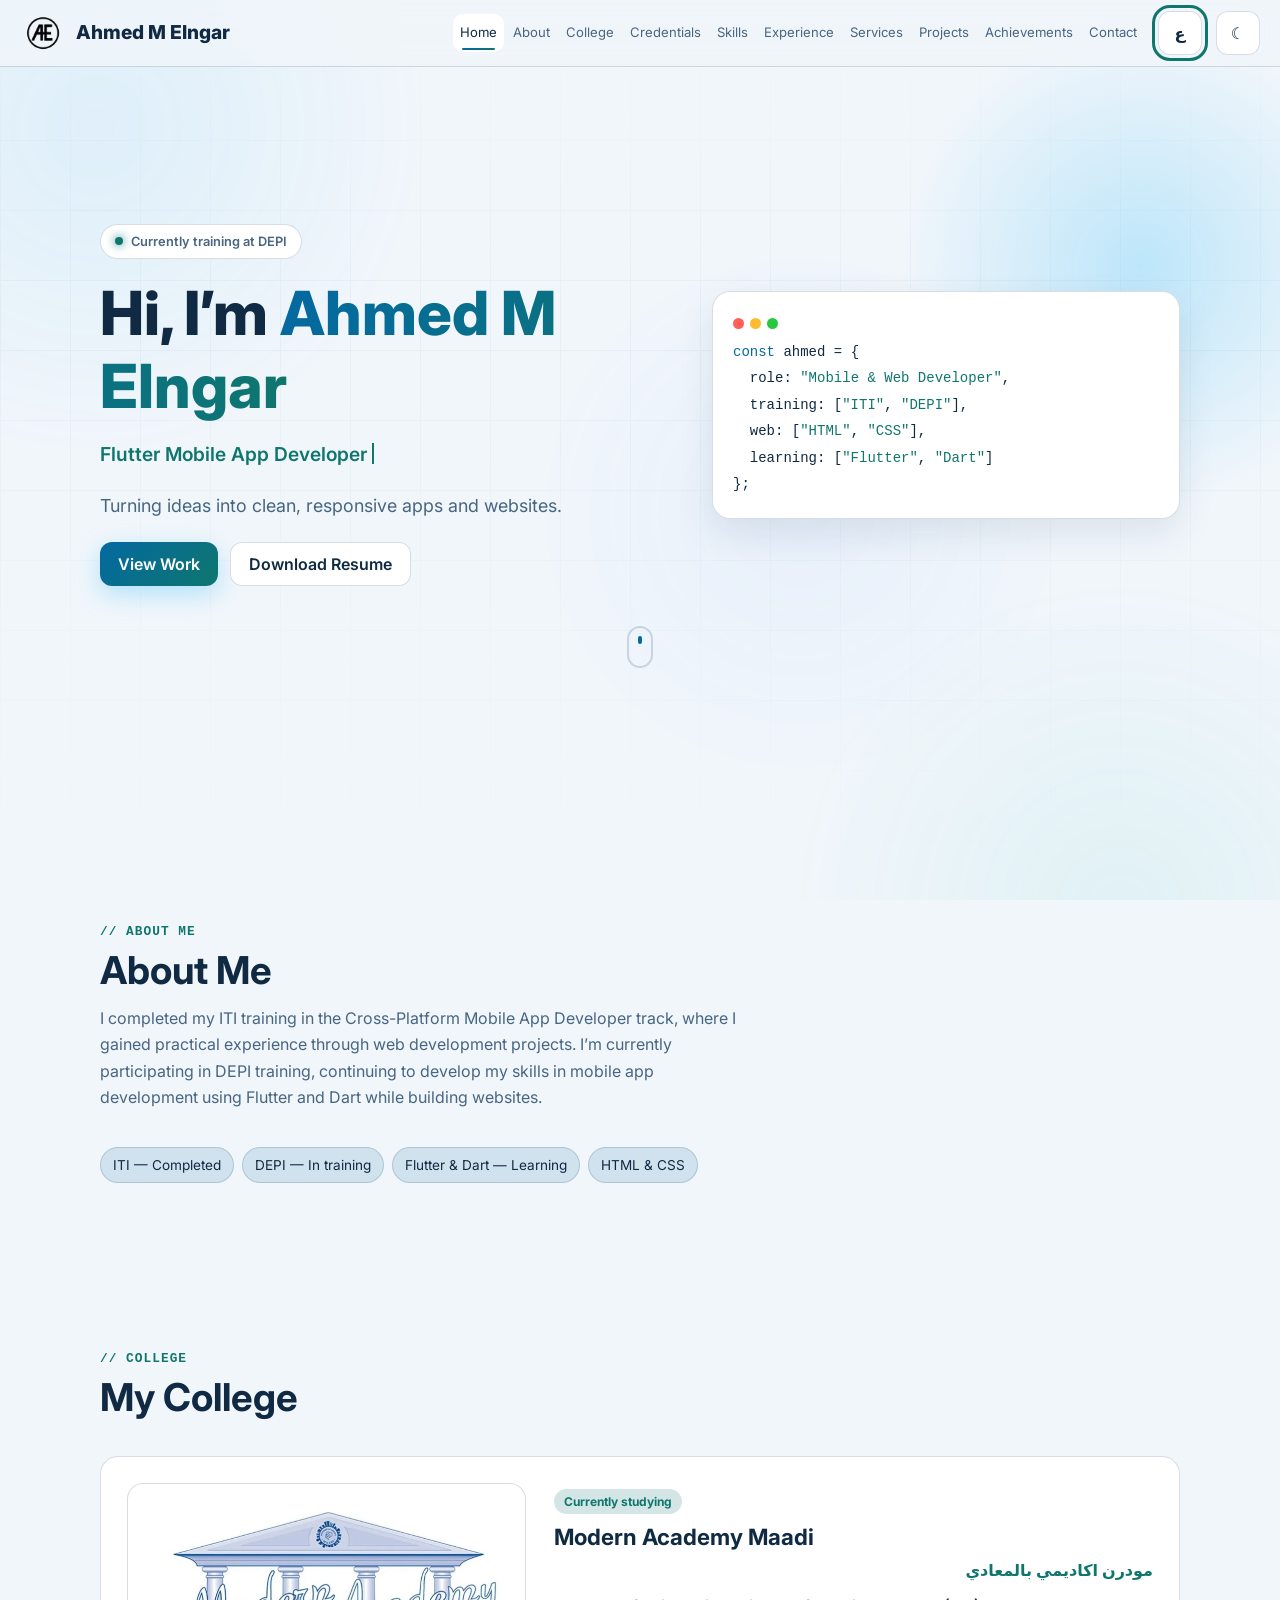
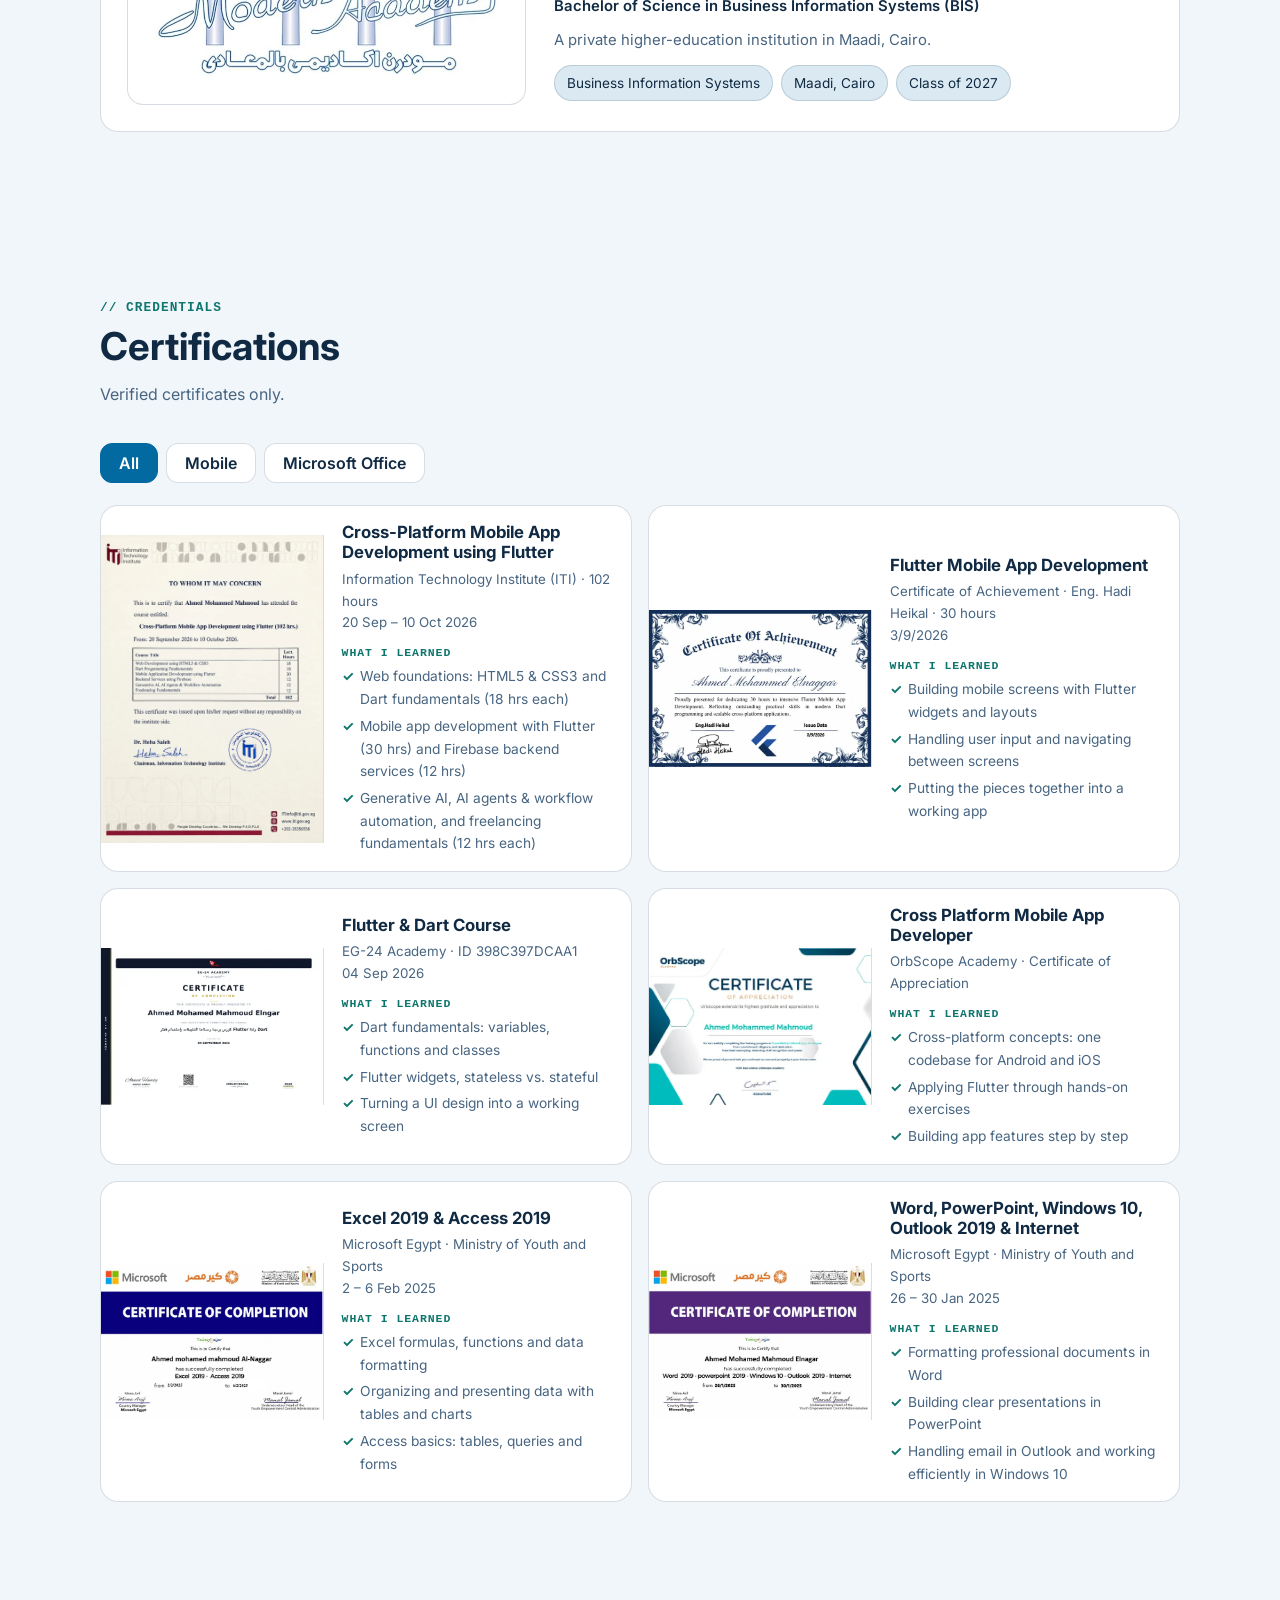
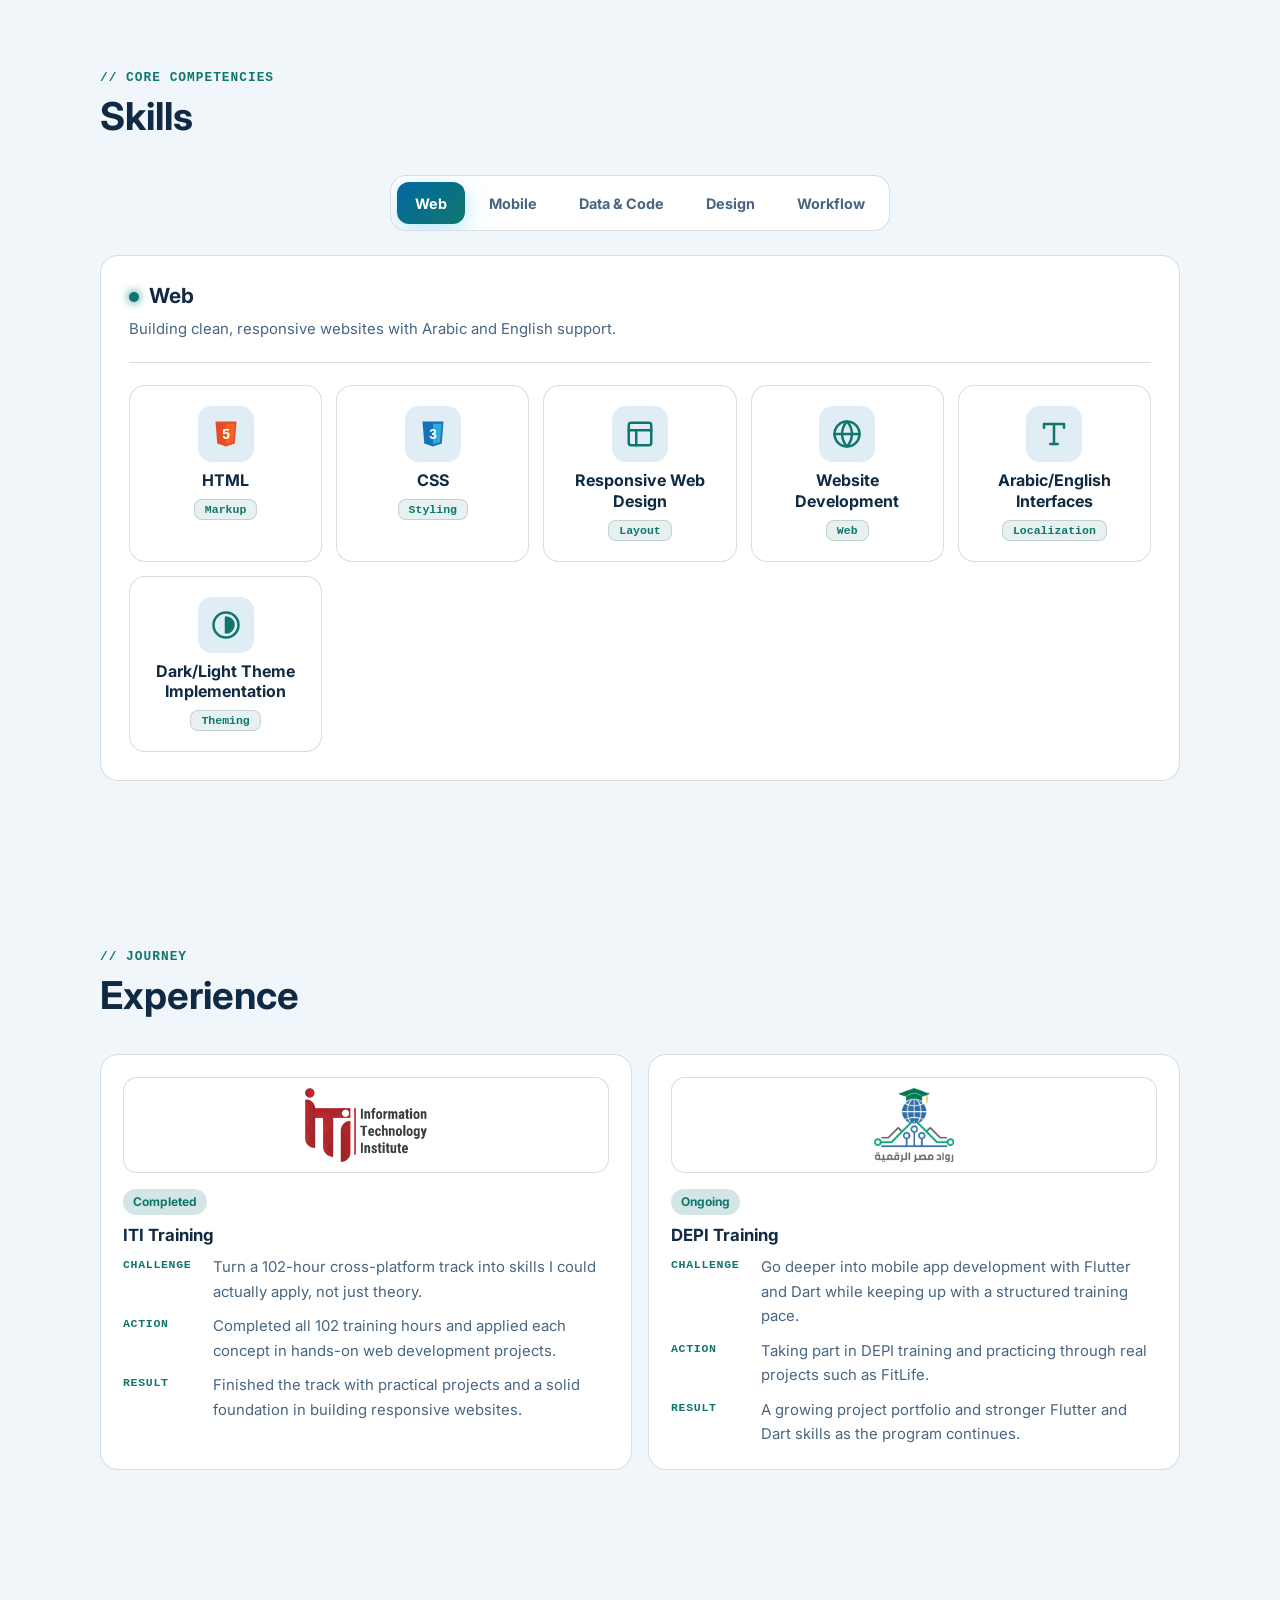
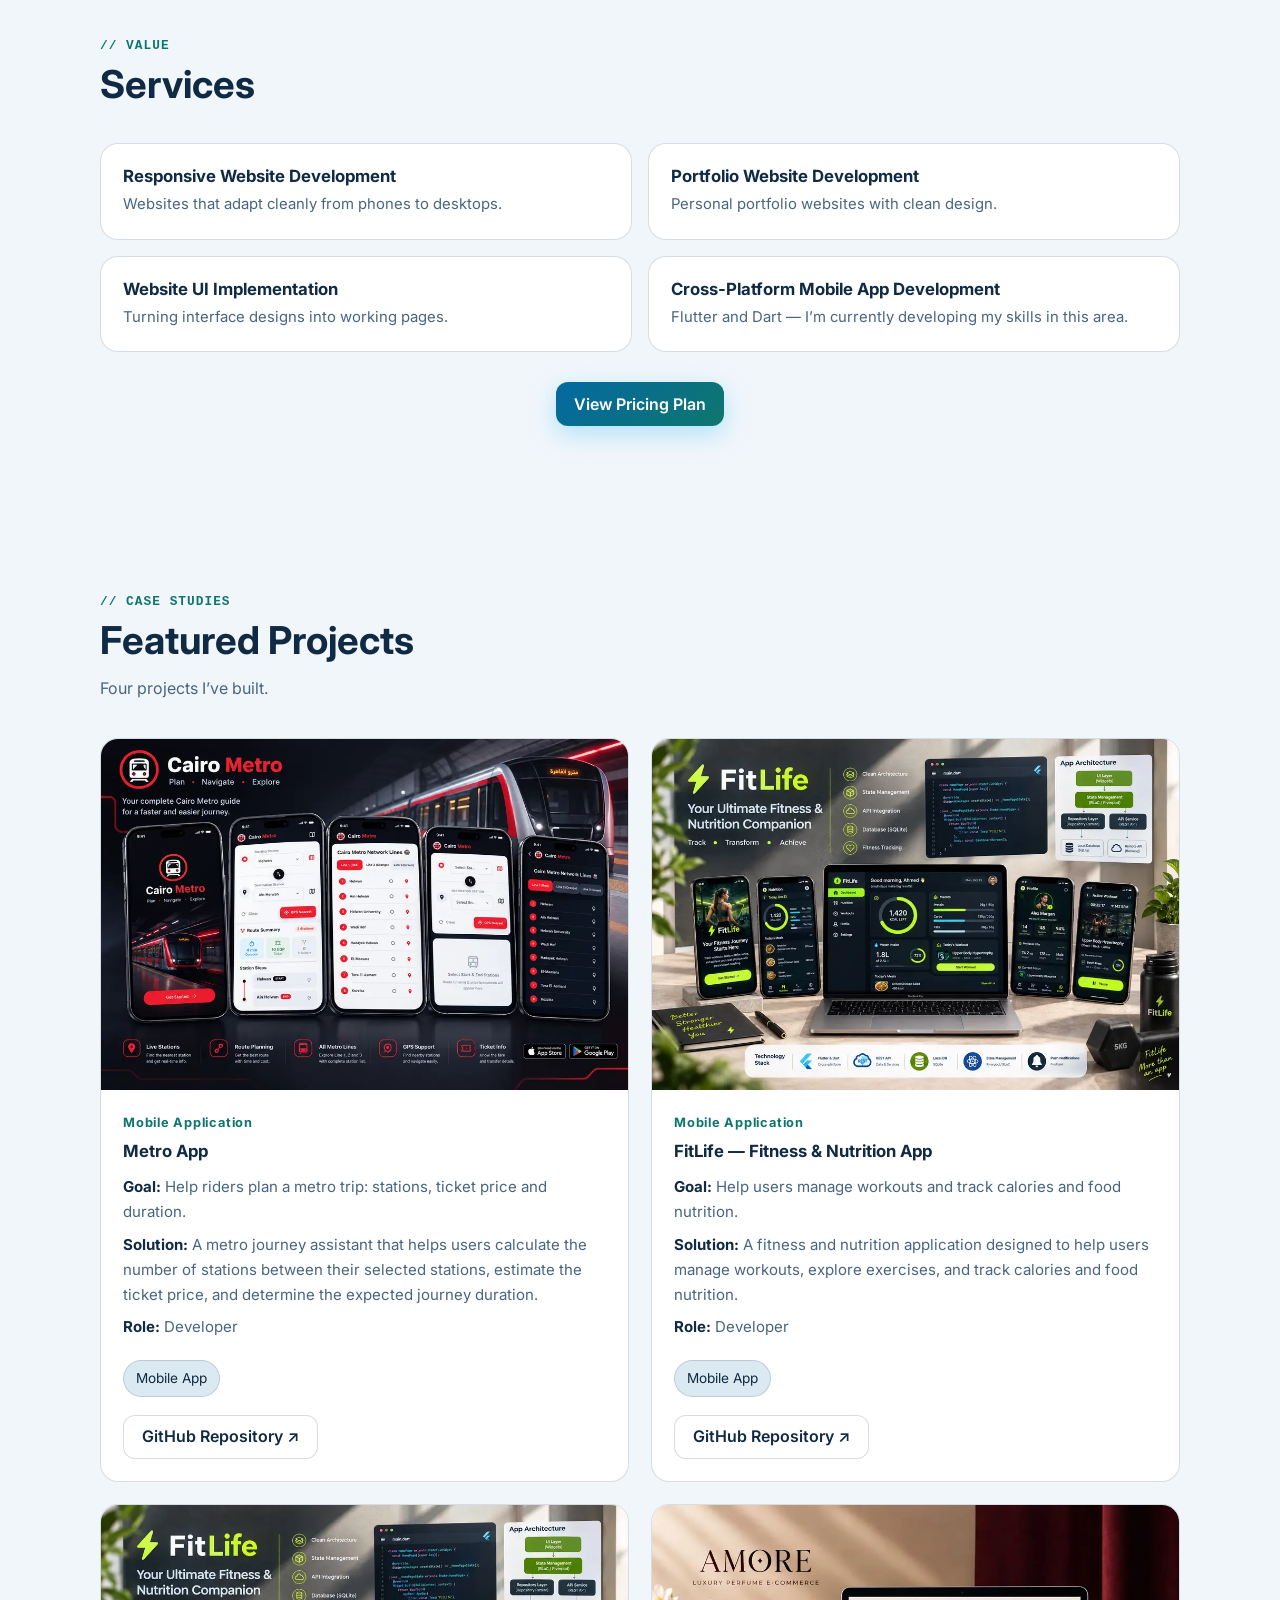
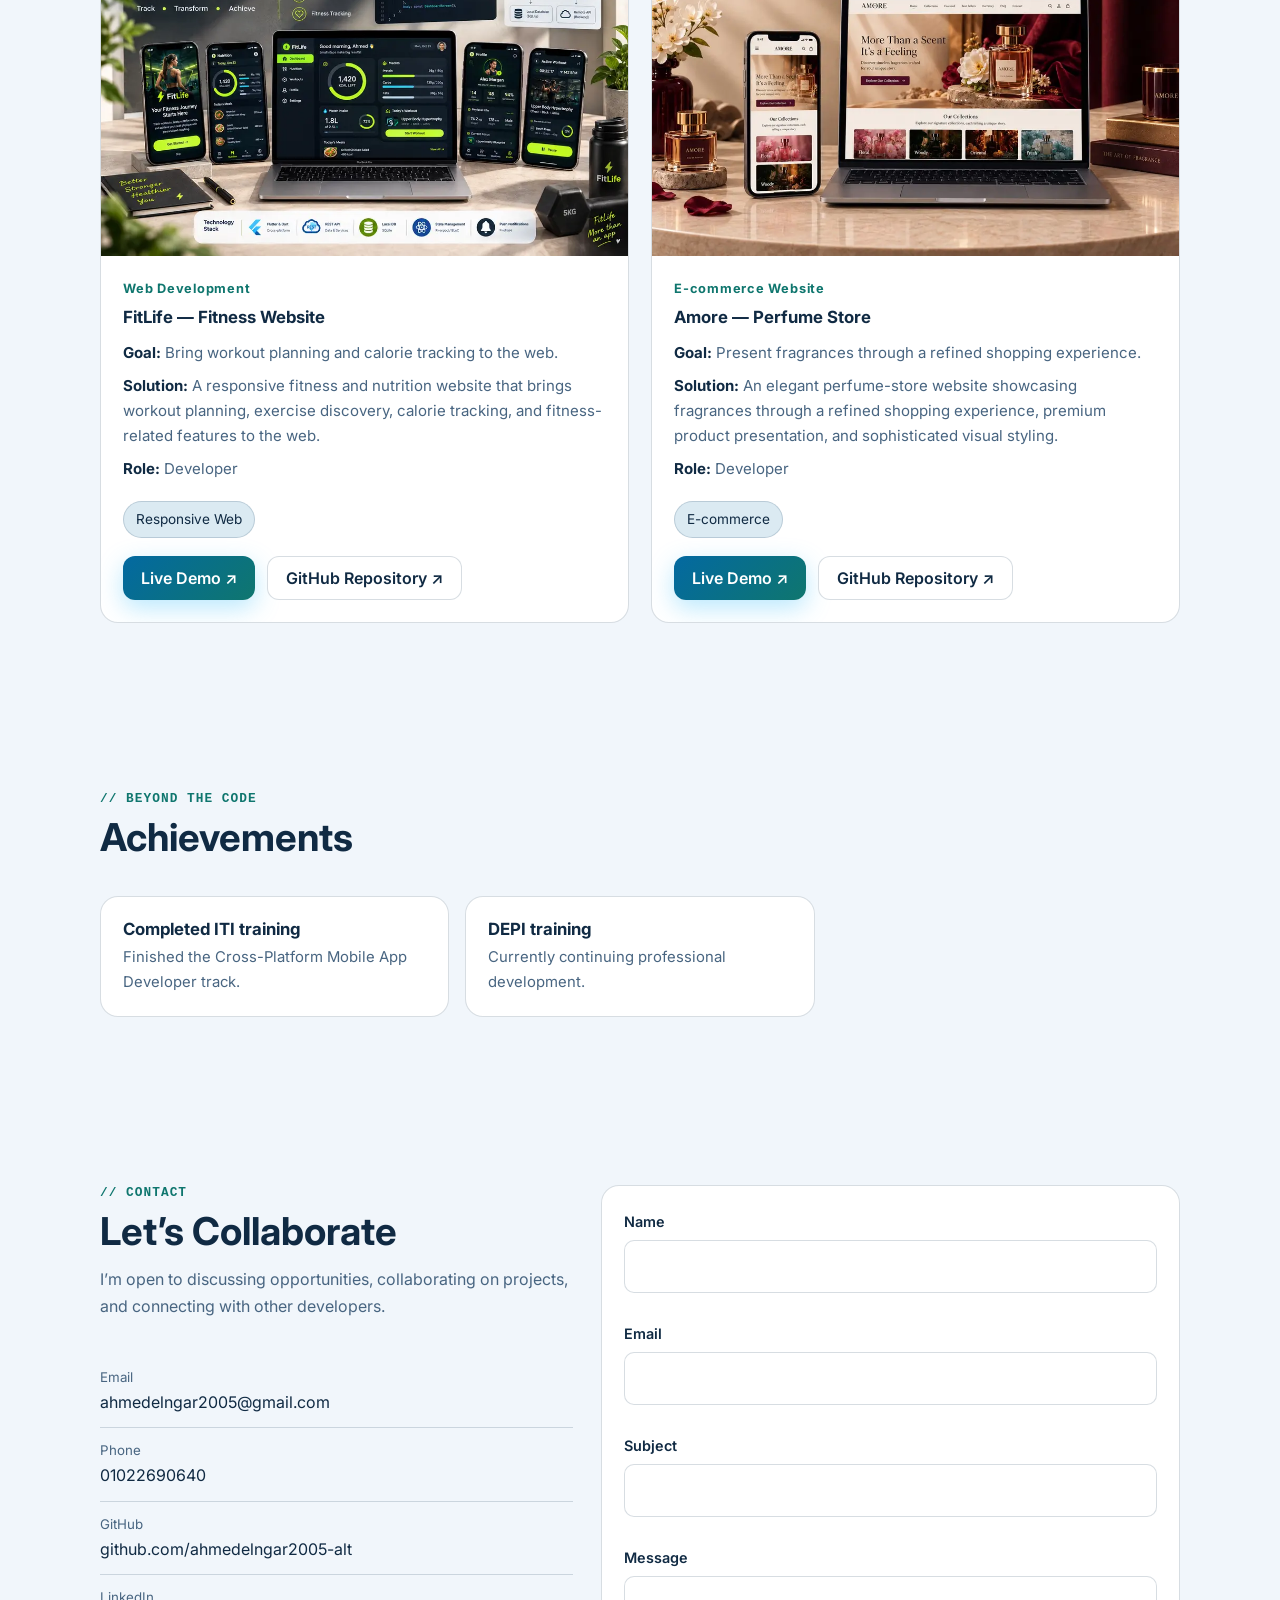
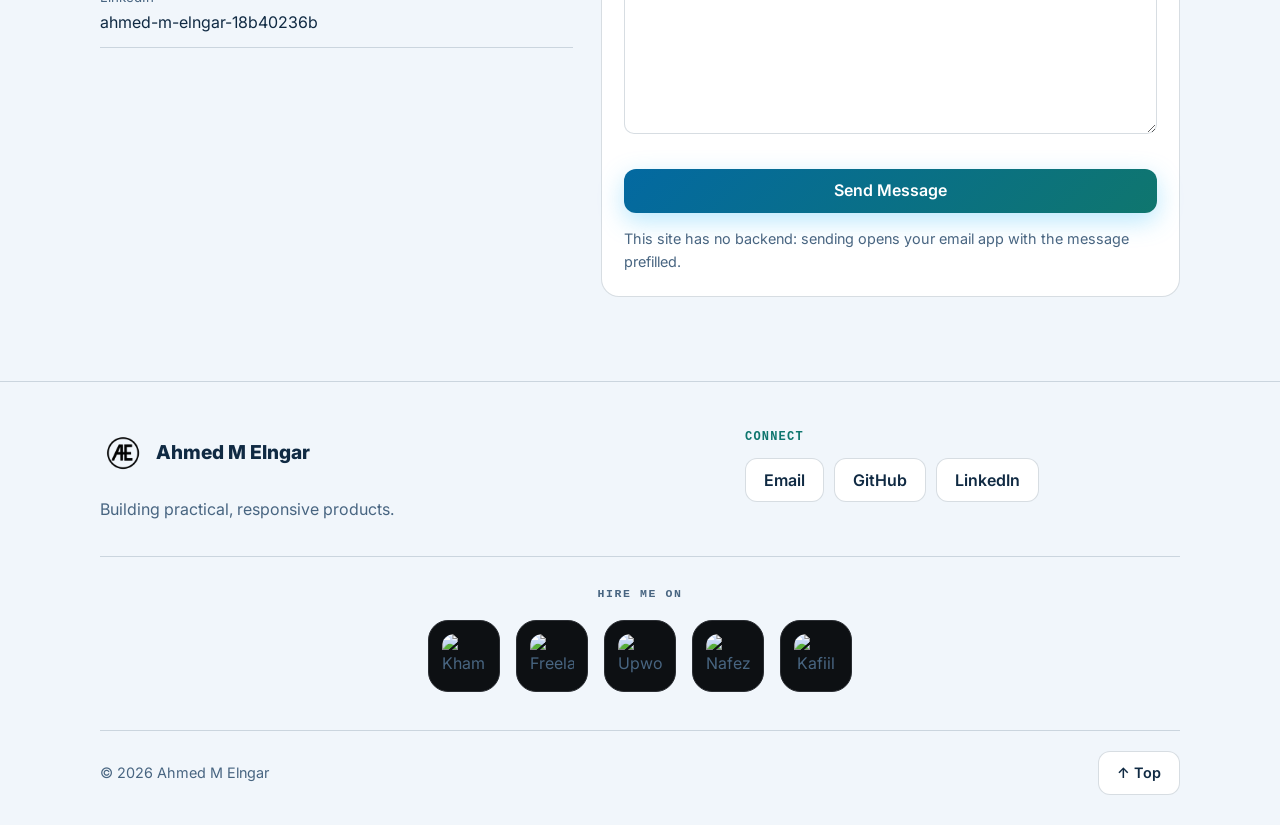
==== commit 5524c8e6: "Add files via upload" ====
--- a/index.html
+++ b/index.html
@@ -8,162 +8,21 @@
 <meta property="og:title" content="Ahmed M Elngar | Mobile App &amp; Web Developer">
 <meta property="og:description" content="Mobile applications, fitness and nutrition projects, and responsive web experiences.">
 <meta property="og:type" content="website">
-<link rel="icon" href="[data-uri]">
+<link rel="icon" href="src/assets/asset-01.png">
 <link rel="preconnect" href="https://fonts.googleapis.com">
 <link href="https://fonts.googleapis.com/css2?family=Cairo:wght@400;600;800&family=Inter:wght@400;600;800&display=swap" rel="stylesheet">
-<script>
-try{var t=localStorage.getItem('theme');if(!t)t=matchMedia('(prefers-color-scheme: light)').matches?'light':'dark';document.documentElement.dataset.theme=t;var l=localStorage.getItem('lang')||'en';document.documentElement.lang=l;document.documentElement.dir=l=='ar'?'rtl':'ltr'}catch(e){document.documentElement.dataset.theme='dark'}
-</script>
-<style>
-:root{--bg:#0b0d14;--bg2:#121624;--card:rgba(255,255,255,.05);--bd:rgba(255,255,255,.1);--tx:#eef0f7;--mu:#a3a9bd;--ac:#7c6cff;--ac2:#22d3a6;--sh:0 10px 40px rgba(0,0,0,.4);color-scheme:dark;box-sizing:border-box;padding-top:env(safe-area-inset-top,0px);padding-bottom:env(safe-area-inset-bottom,0px)}
-:root[data-theme=light]{--bg:#f6f7fb;--bg2:#fff;--card:#fff;--bd:rgba(20,25,50,.12);--tx:#141830;--mu:#555c75;--ac:#5b4be0;--ac2:#0f9d7a;--sh:0 10px 30px rgba(30,40,90,.12);color-scheme:light}
-*{box-sizing:border-box}html{scroll-behavior:smooth;scroll-padding-top:calc(80px + env(safe-area-inset-top,0px))}
-body{margin:0;background:var(--bg);color:var(--tx);font:16px/1.65 Inter,system-ui,sans-serif;overflow-x:hidden;transition:background .3s,color .3s}
-html[lang=ar] body{font-family:Cairo,system-ui,sans-serif}
-body::before{content:"";position:fixed;inset:0 0 auto;height:env(safe-area-inset-top,0px);z-index:60;background:var(--bg)}
-a{color:inherit;text-decoration:none}img{max-width:100%}
-:focus-visible{outline:3px solid var(--ac2);outline-offset:3px;border-radius:8px}
-.w{max-width:1120px;margin:0 auto;padding:0 20px}
-section{padding:84px 0}
-h1,h2,h3{line-height:1.2;margin:0}h2{font-size:clamp(1.7rem,4vw,2.4rem);margin-bottom:12px}
-.sub{color:var(--mu);max-width:640px;margin:0 0 36px}
-header{position:fixed;inset-inline:0;top:env(safe-area-inset-top,0px);z-index:50;background:color-mix(in srgb,var(--bg) 80%,transparent);backdrop-filter:blur(14px);border-bottom:1px solid var(--bd)}
-nav{display:flex;align-items:center;gap:14px;height:66px}
-.logo{font-weight:800;font-size:1.2rem}.logo b{color:var(--ac)}
-.links{display:flex;gap:2px;margin-inline-start:auto}
-.links a{padding:8px 9px;border-radius:10px;color:var(--mu);font-size:.86rem;white-space:nowrap;transition:.2s}
-.links a:hover,.links a.on{color:var(--tx);background:var(--card)}
-.links a.on{box-shadow:inset 0 -2px var(--ac)}
-.btn,.ic{min-height:44px;border-radius:12px;border:1px solid var(--bd);background:var(--card);color:var(--tx);font:inherit;font-weight:600;padding:0 18px;display:inline-flex;align-items:center;justify-content:center;gap:8px;cursor:pointer;transition:.2s}
-.btn:hover,.ic:hover{transform:translateY(-2px);border-color:var(--ac)}
-.pri{background:linear-gradient(135deg,var(--ac),#9b6bff);border:0;color:#fff;box-shadow:0 8px 24px rgba(124,108,255,.35)}
-.ic{min-width:44px;padding:0}
-#burger{display:none}
-.hero{padding-top:70px;min-height:86vh;display:flex;align-items:center;position:relative}
-.hero::before{content:"";position:absolute;width:520px;height:520px;max-width:100%;top:-60px;inset-inline-end:-120px;background:radial-gradient(circle,rgba(124,108,255,.28),transparent 65%);pointer-events:none}
-.g2{display:grid;grid-template-columns:1.1fr .9fr;gap:40px;align-items:center;position:relative}
-.tag{display:inline-block;font-size:.75rem;letter-spacing:.14em;font-weight:700;color:var(--ac2);border:1px solid var(--bd);background:var(--card);padding:6px 14px;border-radius:99px;margin-bottom:18px}
-h1{font-size:clamp(2.2rem,6vw,3.8rem);font-weight:800}
-.grad{background:linear-gradient(90deg,var(--ac),var(--ac2));-webkit-background-clip:text;background-clip:text;color:transparent}
-.role{font-size:1.2rem;font-weight:600;margin:14px 0}.hero p{color:var(--mu);max-width:560px}
-.row{display:flex;flex-wrap:wrap;gap:12px;margin-top:22px}
-.code{background:var(--bg2);border:1px solid var(--bd);border-radius:18px;box-shadow:var(--sh);padding:20px;font:14px/1.9 ui-monospace,Menlo,monospace;direction:ltr;text-align:left;animation:fl 6s ease-in-out infinite}
-.code i{display:inline-block;width:11px;height:11px;border-radius:50%;margin-inline-end:6px;background:#ff5f57}.code i+i{background:#febc2e}.code i+i+i{background:#28c840}
-.k{color:var(--ac)}.s{color:var(--ac2)}
-@keyframes fl{50%{transform:translateY(-10px)}}
-.scroll{display:block;width:26px;height:42px;border:2px solid var(--bd);border-radius:14px;margin:40px auto 0;position:relative}.scroll::after{content:"";position:absolute;left:50%;top:8px;width:4px;height:8px;margin-left:-2px;border-radius:2px;background:var(--ac);animation:sc 1.6s infinite}
-@keyframes sc{60%{transform:translateY(14px);opacity:0}}
-.cards{display:grid;grid-template-columns:repeat(3,1fr);gap:16px}
-.card{background:var(--card);border:1px solid var(--bd);border-radius:18px;padding:22px;transition:.25s}
-.card:hover{transform:translateY(-4px);border-color:var(--ac);box-shadow:var(--sh)}
-.card h3{font-size:1.05rem;margin-bottom:6px}.card p{margin:0;color:var(--mu);font-size:.93rem}
-.chips{display:flex;flex-wrap:wrap;gap:8px;margin-top:12px}
-.chip{font-size:.85rem;padding:6px 12px;border-radius:99px;background:color-mix(in srgb,var(--ac) 14%,transparent);border:1px solid var(--bd)}
-.pg{display:grid;grid-template-columns:repeat(2,1fr);gap:22px}
-.proj{padding:0;overflow:hidden;display:flex;flex-direction:column}
-.vis{height:250px;display:flex;align-items:center;justify-content:center;gap:14px;position:relative;background:linear-gradient(135deg,var(--a),var(--b));overflow:hidden}
-.ph{width:112px;height:190px;border-radius:20px;background:var(--p);border:4px solid #000;padding:10px 8px;display:flex;flex-direction:column;gap:6px;box-shadow:0 14px 30px rgba(0,0,0,.4);transition:.4s}
-.ph em,.br em{display:block;height:20px;border-radius:6px;background:var(--c);opacity:.9}.ph em:nth-child(2n){height:34px;opacity:.35}.ph b{font-size:9px;color:var(--t);font-weight:800}
-.br{width:62%;height:170px;border-radius:12px;background:var(--p);border:1px solid rgba(255,255,255,.25);padding:26px 12px 10px;position:relative;display:flex;flex-direction:column;gap:7px;box-shadow:0 14px 30px rgba(0,0,0,.4);transition:.4s}
-.br::before{content:"";position:absolute;left:10px;top:9px;width:8px;height:8px;border-radius:50%;background:#ff5f57;box-shadow:13px 0 #febc2e,26px 0 #28c840}
-.br b{font-size:12px;color:var(--t)}.br .ph{display:none}
-.mini{width:62px;height:120px;border-radius:14px;padding:8px 6px}.mini b{font-size:7px}
-.proj:hover .ph,.proj:hover .br{transform:translateY(-6px) scale(1.03)}
-.vis.im{padding:0;background:#000}.vis.im img{width:100%;height:100%;object-fit:cover;transition:transform .5s}.proj:hover .vis.im img{transform:scale(1.05)}.rep{position:absolute;bottom:8px;inset-inline-start:10px;font-size:.7rem;color:#fff;background:rgba(0,0,0,.45);padding:2px 8px;border-radius:99px}
-.pb{padding:22px;display:flex;flex-direction:column;gap:8px;flex:1}.cat{color:var(--ac2);font-size:.8rem;font-weight:700;letter-spacing:.06em}
-.pb p{margin:0;color:var(--mu);font-size:.94rem}.pb .row{margin-top:auto;padding-top:10px}
-.steps{counter-reset:s;display:grid;grid-template-columns:repeat(5,1fr);gap:14px;padding:0;list-style:none;margin:0}
-.steps li{counter-increment:s;background:var(--card);border:1px solid var(--bd);border-radius:16px;padding:18px;font-size:.93rem}
-.steps li::before{content:counter(s);display:grid;place-items:center;width:32px;height:32px;border-radius:50%;background:var(--ac);color:#fff;font-weight:800;margin-bottom:10px}
-.cg{display:grid;grid-template-columns:.9fr 1.1fr;gap:28px}
-.ci a{display:block;padding:12px 0;border-bottom:1px solid var(--bd)}.ci small{display:block;color:var(--mu)}.ci bdi{unicode-bidi:isolate}
-form{display:grid;gap:14px;background:var(--card);border:1px solid var(--bd);border-radius:18px;padding:22px}
-label{font-weight:600;font-size:.9rem}input,textarea{width:100%;margin-top:6px;padding:12px;border-radius:10px;border:1px solid var(--bd);background:var(--bg2);color:var(--tx);font:inherit;min-height:44px}
-input[aria-invalid=true],textarea[aria-invalid=true]{border-color:#ef4444}.er{color:#ef4444;font-size:.82rem;min-height:1em;display:block}
-#st{font-size:.9rem;color:var(--mu)}
-footer{border-top:1px solid var(--bd);padding:48px 0 24px;color:var(--mu)}
-.rv{opacity:0;transform:translateY(24px);transition:opacity .7s,transform .7s}.rv.in{opacity:1;transform:none}
-@media(max-width:900px){.g2,.cg{grid-template-columns:1fr}.cards{grid-template-columns:1fr 1fr}.steps{grid-template-columns:1fr 1fr}.vis{height:210px}}
-@media(max-width:1180px){#burger{display:inline-flex}.links{display:none;position:absolute;top:66px;inset-inline:0;flex-direction:column;background:var(--bg2);padding:12px 20px;border-bottom:1px solid var(--bd)}.links.open{display:flex}.links a{padding:14px 12px}nav>.talk{display:none}nav .ic:first-of-type{margin-inline-start:auto}}
-@media(max-width:600px){.pg,.cards,.steps{grid-template-columns:1fr}section{padding:60px 0}}
-@media(prefers-reduced-motion:reduce){*{animation:none!important;transition:none!important;scroll-behavior:auto!important}.rv{opacity:1;transform:none}}
 
-main{padding-top:66px}.logo{display:inline-flex;align-items:center;gap:10px}.logo img{width:46px;height:46px;filter:none}:root[data-theme=dark] .logo img{filter:invert(1)}
-.pill{display:inline-flex;align-items:center;gap:8px;font-size:.8rem;font-weight:600;color:var(--mu);border:1px solid var(--bd);background:var(--card);padding:6px 14px;border-radius:99px;margin-bottom:18px}.pill::before{content:"";width:8px;height:8px;border-radius:50%;background:var(--ac2);box-shadow:0 0 10px var(--ac2)}
-.eb{display:block;font:600 .8rem ui-monospace,Menlo,monospace;color:var(--ac2);letter-spacing:.08em;margin-bottom:8px;direction:ltr;text-align:start}
-.tl{display:grid;grid-template-columns:1fr 1fr;gap:16px}.st{display:inline-block;font-size:.75rem;font-weight:700;padding:3px 10px;border-radius:99px;background:color-mix(in srgb,var(--ac2) 18%,transparent);color:var(--ac2);margin-bottom:10px}
-.cert{padding:0;overflow:hidden;display:grid;grid-template-columns:42% 1fr;align-items:stretch}.cert img{display:block;width:100%;height:100%;align-self:stretch;object-fit:contain;padding:8px;background:#fff;border-inline-end:1px solid var(--bd)}.cert .cb{padding:16px 18px;display:flex;flex-direction:column;justify-content:center;min-width:0}.cert small{display:block;color:var(--mu)}
-.fl{display:flex;flex-wrap:wrap;gap:8px;margin-bottom:22px}.fl .btn{min-height:40px}.fl .btn[aria-pressed=true]{background:var(--ac);color:#fff;border-color:var(--ac)}
-.cs{font-size:.9rem;color:var(--mu);margin:0}.cs b{color:var(--tx)}
-.nt{font-size:.85rem;color:var(--mu);margin-top:18px}
-@media(max-width:900px){.tl{grid-template-columns:1fr}}
-.col{display:grid;grid-template-columns:.8fr 1.2fr;gap:28px;align-items:center;padding:26px}
-.col .lgo{background:#fff;border:1px solid var(--bd);border-radius:16px;padding:18px;display:flex;align-items:center;justify-content:center}
-.col .lgo img{display:block;width:100%;height:auto;max-width:360px}
-.col h3{font-size:1.4rem}.col .ar{display:block;color:var(--ac2);font-weight:700;margin:2px 0 10px}
-.col p{margin:0 0 10px;color:var(--mu)}.col .deg{color:var(--tx);font-weight:600}
-@media(max-width:900px){.col{grid-template-columns:1fr}}
-.logo span{white-space:nowrap}.logo img{flex:none}
-@media(max-width:600px){nav{gap:8px}.logo{gap:6px;font-size:1rem}.logo img{width:36px;height:36px}.btn,.ic{min-height:40px}.ic{min-width:40px}}
-@media(max-width:380px){.logo{font-size:.9rem}.logo img{width:32px;height:32px}nav{gap:6px}}
-.org{background:#fff;border:1px solid var(--bd);border-radius:14px;height:96px;display:flex;align-items:center;justify-content:center;padding:10px;margin-bottom:14px}.org img{display:block;max-width:100%;max-height:100%;object-fit:contain}
-.tabs{display:flex;gap:6px;padding:6px;border:1px solid var(--bd);background:var(--card);border-radius:16px;overflow-x:auto;width:max-content;max-width:100%;margin:0 auto 24px;scrollbar-width:none}.tabs::-webkit-scrollbar{display:none}
-.tabs button{min-height:42px;padding:0 18px;border-radius:12px;border:0;background:transparent;color:var(--mu);font:inherit;font-weight:700;font-size:.9rem;cursor:pointer;white-space:nowrap;transition:.2s}
-.tabs button:hover{color:var(--tx)}.tabs button[aria-selected=true]{background:linear-gradient(135deg,var(--ac),#9b6bff);color:#fff;box-shadow:0 8px 24px rgba(124,108,255,.35)}
-.skp{padding:28px}.skp h3{display:flex;align-items:center;gap:10px;font-size:1.3rem}.skp h3::before{content:"";width:10px;height:10px;border-radius:50%;background:var(--ac2);box-shadow:0 0 10px var(--ac2)}
-.skp>p{color:var(--mu);margin:8px 0 22px;padding-bottom:20px;border-bottom:1px solid var(--bd)}
-.sg{display:grid;grid-template-columns:repeat(auto-fill,minmax(160px,1fr));gap:14px}
-.sk{border:1px solid var(--bd);border-radius:16px;padding:20px 12px;text-align:center;display:flex;flex-direction:column;align-items:center;gap:8px;background:color-mix(in srgb,var(--bg2) 60%,transparent);transition:.25s}
-.sk:hover{transform:translateY(-4px);border-color:var(--ac);box-shadow:var(--sh)}
-.sk .ico{width:56px;height:56px;border-radius:14px;display:grid;place-items:center;background:color-mix(in srgb,var(--ac) 12%,transparent);color:var(--ac2)}.sk .ico svg{width:30px;height:30px}
-.sk b{font-size:1rem;line-height:1.3}.sk small{font:600 .72rem ui-monospace,Menlo,monospace;color:var(--ac2);border:1px solid var(--bd);background:color-mix(in srgb,var(--ac2) 10%,transparent);padding:3px 10px;border-radius:8px}
-@media(max-width:600px){.skp{padding:20px 16px}.sg{grid-template-columns:repeat(2,1fr)}.tabs{margin-inline:0}}
-.cert{cursor:zoom-in}
-dialog#cm{border:1px solid var(--bd);background:var(--bg2);color:var(--tx);border-radius:18px;padding:0;width:min(920px,94vw);max-width:none;max-height:92vh;overflow:auto;box-shadow:var(--sh);margin:auto}
-dialog#cm::backdrop{background:rgba(0,0,0,.72);backdrop-filter:blur(4px)}
-#cm .x{position:absolute;top:10px;inset-inline-end:10px;z-index:2;background:var(--bg2)}
-#cm img{display:block;width:100%;height:auto;max-height:72vh;object-fit:contain;background:#fff;border-bottom:1px solid var(--bd)}
-#cm .inf{padding:18px 22px 22px}#cm h3{font-size:1.25rem;margin-bottom:6px}#cm small{display:block;color:var(--mu);font-size:.92rem}
-/* ---- portfolio v2 edits ---- */
-.sr{position:absolute;width:1px;height:1px;overflow:hidden;clip:rect(0 0 0 0);white-space:nowrap}
-.hero p{font-size:1.12rem}
-.role{min-height:1.9em;display:flex;align-items:center}
-.ty{color:var(--ac2)}
-.ty::after{content:"";display:inline-block;width:2px;height:1.1em;margin-inline-start:5px;background:var(--ac2);vertical-align:-.18em;animation:bl 1s steps(1) infinite}
-@keyframes bl{50%{opacity:0}}
-header .w{max-width:1320px}
-.talk{white-space:nowrap;flex:none;min-width:max-content;padding:0 26px}
-.links a.nc{display:none}
-@media(min-width:1181px){.links a{padding:8px 7px;font-size:.82rem}}
-@media(max-width:1319px){nav>.talk{display:none}.links a.nc{display:block}}
-#certs{grid-template-columns:repeat(2,1fr)}
-.cert:last-child:nth-child(odd){grid-column:1/-1;grid-template-columns:calc(21% - 8px) 1fr}
-.lt{font:700 .72rem ui-monospace,Menlo,monospace;letter-spacing:.08em;color:var(--ac2);margin-top:12px;text-transform:uppercase}
-ul.lrn{margin:6px 0 0;padding:0;list-style:none;display:grid;gap:4px;font-size:.86rem;color:var(--mu)}
-.lrn li{position:relative;padding-inline-start:18px}.lrn li::before{content:"\2713";position:absolute;inset-inline-start:0;color:var(--ac2);font-weight:700}
-#cm .inf .lt{margin-top:16px}#cm ul.lrn{font-size:.95rem}
-@media(max-width:760px){#certs{grid-template-columns:1fr}.cert:last-child:nth-child(odd){grid-template-columns:42% 1fr}}
-@media(max-width:600px){.cert,.cert:last-child:nth-child(odd){grid-template-columns:1fr}.cert img{height:auto;aspect-ratio:16/9;border-inline-end:0;border-bottom:1px solid var(--bd)}}
-.car{display:grid;gap:10px;margin-top:10px}
-.car p{display:grid;grid-template-columns:80px 1fr;gap:10px;margin:0;font-size:.93rem;color:var(--mu)}
-.car b{color:var(--ac2);font:700 .72rem ui-monospace,Menlo,monospace;letter-spacing:.06em;text-transform:uppercase;padding-top:3px}
-#svc{grid-template-columns:repeat(2,1fr)}
-@media(max-width:600px){#svc{grid-template-columns:1fr}}
-.ft{display:grid;grid-template-columns:1.4fr 1.2fr 1fr;gap:36px;align-items:start}
-.ft h4{margin:0 0 14px;font:700 .75rem ui-monospace,Menlo,monospace;letter-spacing:.1em;color:var(--ac2);text-transform:uppercase}
-.ft .logo{color:var(--tx)}.ft .fb p{margin:12px 0 0;max-width:300px}
-footer nav.fn{height:auto;display:grid;grid-template-columns:repeat(2,max-content);gap:8px 32px}
-.fn a{color:var(--mu);transition:.2s}.fn a:hover{color:var(--tx)}
-.fs{display:flex;flex-wrap:wrap;gap:10px}
-.fbar{display:flex;flex-wrap:wrap;gap:12px;align-items:center;justify-content:space-between;margin-top:36px;padding-top:20px;border-top:1px solid var(--bd);font-size:.9rem}
-@media(max-width:900px){.ft{grid-template-columns:1fr 1fr}.ft .fb{grid-column:1/-1}}
-@media(max-width:600px){.ft{grid-template-columns:1fr}}
-.fp{margin-top:32px}.fp h4{margin:0 0 14px;font:700 .75rem ui-monospace,Menlo,monospace;letter-spacing:.1em;color:var(--ac2);text-transform:uppercase}.fp2{display:flex;flex-direction:column;align-items:center;gap:8px;min-width:96px;padding:14px 12px;border:1px solid var(--bd);border-radius:14px;background:var(--card);color:var(--tx);font-weight:600;font-size:.85rem;transition:.2s}.fp2:hover{transform:translateY(-3px);border-color:var(--ac)}.fp2 .lg{width:44px;height:44px;border-radius:12px;display:grid;place-items:center;color:#fff;font:800 1.3rem Cairo,Inter,sans-serif;text-transform:none}
-</style>
+<script src="src/theme.js"></script>
+<link rel="stylesheet" href="src/styles.css">
 </head>
 <body>
+<div class="site-intro" id="site-intro" role="dialog" aria-label="Welcome" aria-modal="true" hidden>
+<button class="intro-skip" id="intro-skip" type="button">Skip / تخطّي</button>
+<div class="intro-content"><div class="intro-logo"><img src="src/assets/asset-01.png" width="72" height="72" alt="AE"></div><p class="intro-eyebrow">WELCOME TO MY PORTFOLIO</p><h2>Ahmed M Elngar<span>.</span></h2><p class="intro-role">Mobile App &amp; Web Developer</p><div class="intro-track"><span></span></div></div></div>
+<script src="src/intro.js"></script>
+<div class="ambient-bg" aria-hidden="true"><span></span><span></span><span></span><div class="ambient-grid"></div></div>
 <header><div class="w"><nav aria-label="Main">
-<a class="logo" href="#home"><img src="[data-uri]" alt="AE logo" width="32" height="32"><span data-i="nm"></span></a>
+<a class="logo" href="#home"><img src="src/assets/asset-01.png" alt="AE logo" width="32" height="32"><span data-i="nm"></span></a>
 <div class="links" id="links"></div>
 <button class="ic" id="lang" aria-label="Switch language">ع</button>
 <button class="ic" id="theme" aria-label="Toggle theme">☀</button>
@@ -184,7 +43,7 @@
 <div class="chips" id="abchips"></div></div></section>
 
 <section id="college"><div class="w rv"><span class="eb">// COLLEGE</span><h2 data-i="co_t"></h2><p class="sub"></p>
-<div class="card col"><div class="lgo"><img src="[data-uri]" alt="Modern Academy Maadi — مودرن اكاديمي بالمعادي" width="720" height="366" loading="lazy"></div>
+<div class="card col"><div class="lgo"><img src="src/assets/asset-02.webp" alt="Modern Academy Maadi — مودرن اكاديمي بالمعادي" width="720" height="366" loading="lazy"></div>
 <div><span class="st" data-i="co_st"></span><h3>Modern Academy Maadi</h3><span class="ar" lang="ar" dir="rtl">مودرن اكاديمي بالمعادي</span>
 <p class="deg" data-i="co_deg"></p><p data-i="co_p1"></p><div class="chips" id="cochips"></div></div></div></div></section>
 
@@ -214,133 +73,16 @@
 <button class="btn pri" type="submit" data-i="send"></button><div id="st" role="status" aria-live="polite" data-i="note"></div></form></div></div></section>
 </main>
 <footer><div class="w"><div class="ft">
-<div class="fb"><a class="logo" href="#home"><img src="[data-uri]" alt="" width="32" height="32"><span data-i="nm"></span></a><p data-i="tag"></p></div>
-<div><h4 data-i="ft_l"></h4><nav class="fn" aria-label="Footer" id="fnav"></nav></div>
+<div class="fb"><a class="logo" href="#home"><img src="src/assets/asset-01.png" alt="" width="32" height="32"><span data-i="nm"></span></a><p data-i="tag"></p></div>
+
 <div><h4 data-i="ft_c"></h4><div class="fs"><a class="btn" href="mailto:ahmedelngar2005@gmail.com" data-i="em"></a><a class="btn" href="https://github.com/ahmedelngar2005-alt" target="_blank" rel="noopener noreferrer">GitHub</a><a class="btn" href="https://www.linkedin.com/in/ahmed-m-elngar-18b40236b/" target="_blank" rel="noopener noreferrer">LinkedIn</a></div></div>
 </div>
-<div class="fp"><h4 data-i="ft_f"></h4><div class="fs"><a class="fp2" href="https://www.upwork.com/freelancers/~012d4d724fa2e84ea4?mp_source=share" target="_blank" rel="noopener noreferrer"><span class="lg" style="background:#14a800">up</span><span>Upwork</span></a><a class="fp2" href="https://khamsat.com/user/ahmedelngar1" target="_blank" rel="noopener noreferrer"><span class="lg" style="background:#1f2937">خ</span><span>Khamsat</span></a><a class="fp2" href="https://kafiil.com/u/ahmed_m_elngar" target="_blank" rel="noopener noreferrer"><span class="lg" style="background:#7c3aed">K</span><span>Kafiil</span></a></div></div>
+<div class="fp"><h4 data-i="ft_f"></h4><div class="platform-icons"><a class="platform-icon" href="https://khamsat.com/user/ahmedelngar1" target="_blank" rel="noopener noreferrer" aria-label="Khamsat" title="Khamsat"><img class="platform-logo" src="https://www.google.com/s2/favicons?domain=khamsat.com&amp;sz=128" alt="Khamsat" width="44" height="44" loading="lazy"></a><a class="platform-icon" href="https://www.freelancer.com/u/ahmedmelngar?frm=ahmedmelngar&amp;sb=t" target="_blank" rel="noopener noreferrer" aria-label="Freelancer" title="Freelancer"><img class="platform-logo" src="https://www.google.com/s2/favicons?domain=freelancer.com&amp;sz=128" alt="Freelancer" width="44" height="44" loading="lazy"></a><a class="platform-icon" href="https://www.upwork.com/freelancers/~012d4d724fa2e84ea4?mp_source=share" target="_blank" rel="noopener noreferrer" aria-label="Upwork" title="Upwork"><img class="platform-logo" src="https://www.google.com/s2/favicons?domain=upwork.com&amp;sz=128" alt="Upwork" width="44" height="44" loading="lazy"></a><a class="platform-icon" href="https://nafezly.com/u/ahmed_m_elngar" target="_blank" rel="noopener noreferrer" aria-label="Nafezly" title="Nafezly"><img class="platform-logo" src="https://www.google.com/s2/favicons?domain=nafezly.com&amp;sz=128" alt="Nafezly" width="44" height="44" loading="lazy"></a><a class="platform-icon" href="https://kafiil.com/u/ahmed_m_elngar" target="_blank" rel="noopener noreferrer" aria-label="Kafiil" title="Kafiil"><img class="platform-logo" src="https://www.google.com/s2/favicons?domain=kafiil.com&amp;sz=128" alt="Kafiil" width="44" height="44" loading="lazy"></a></div></div>
 <div class="fbar"><div>© <span id="yr"></span> <span data-i="nm"></span></div><a class="btn" href="#home" data-i="top" aria-label="Back to top"></a></div></div></footer>
 
 <dialog id="cm" aria-labelledby="cmt"><button class="ic x" id="cmx" type="button" aria-label="Close / إغلاق">✕</button>
 <img id="cmi" alt=""><div class="inf"><h3 id="cmt"></h3><small id="cms"></small><small id="cmd"></small><div class="lt" data-i="lrn"></div><ul class="lrn" id="cml"></ul></div></dialog>
-<script>
-const IM={"metro": "[data-uri]", "fit": "[data-uri]", "amore": "[data-uri]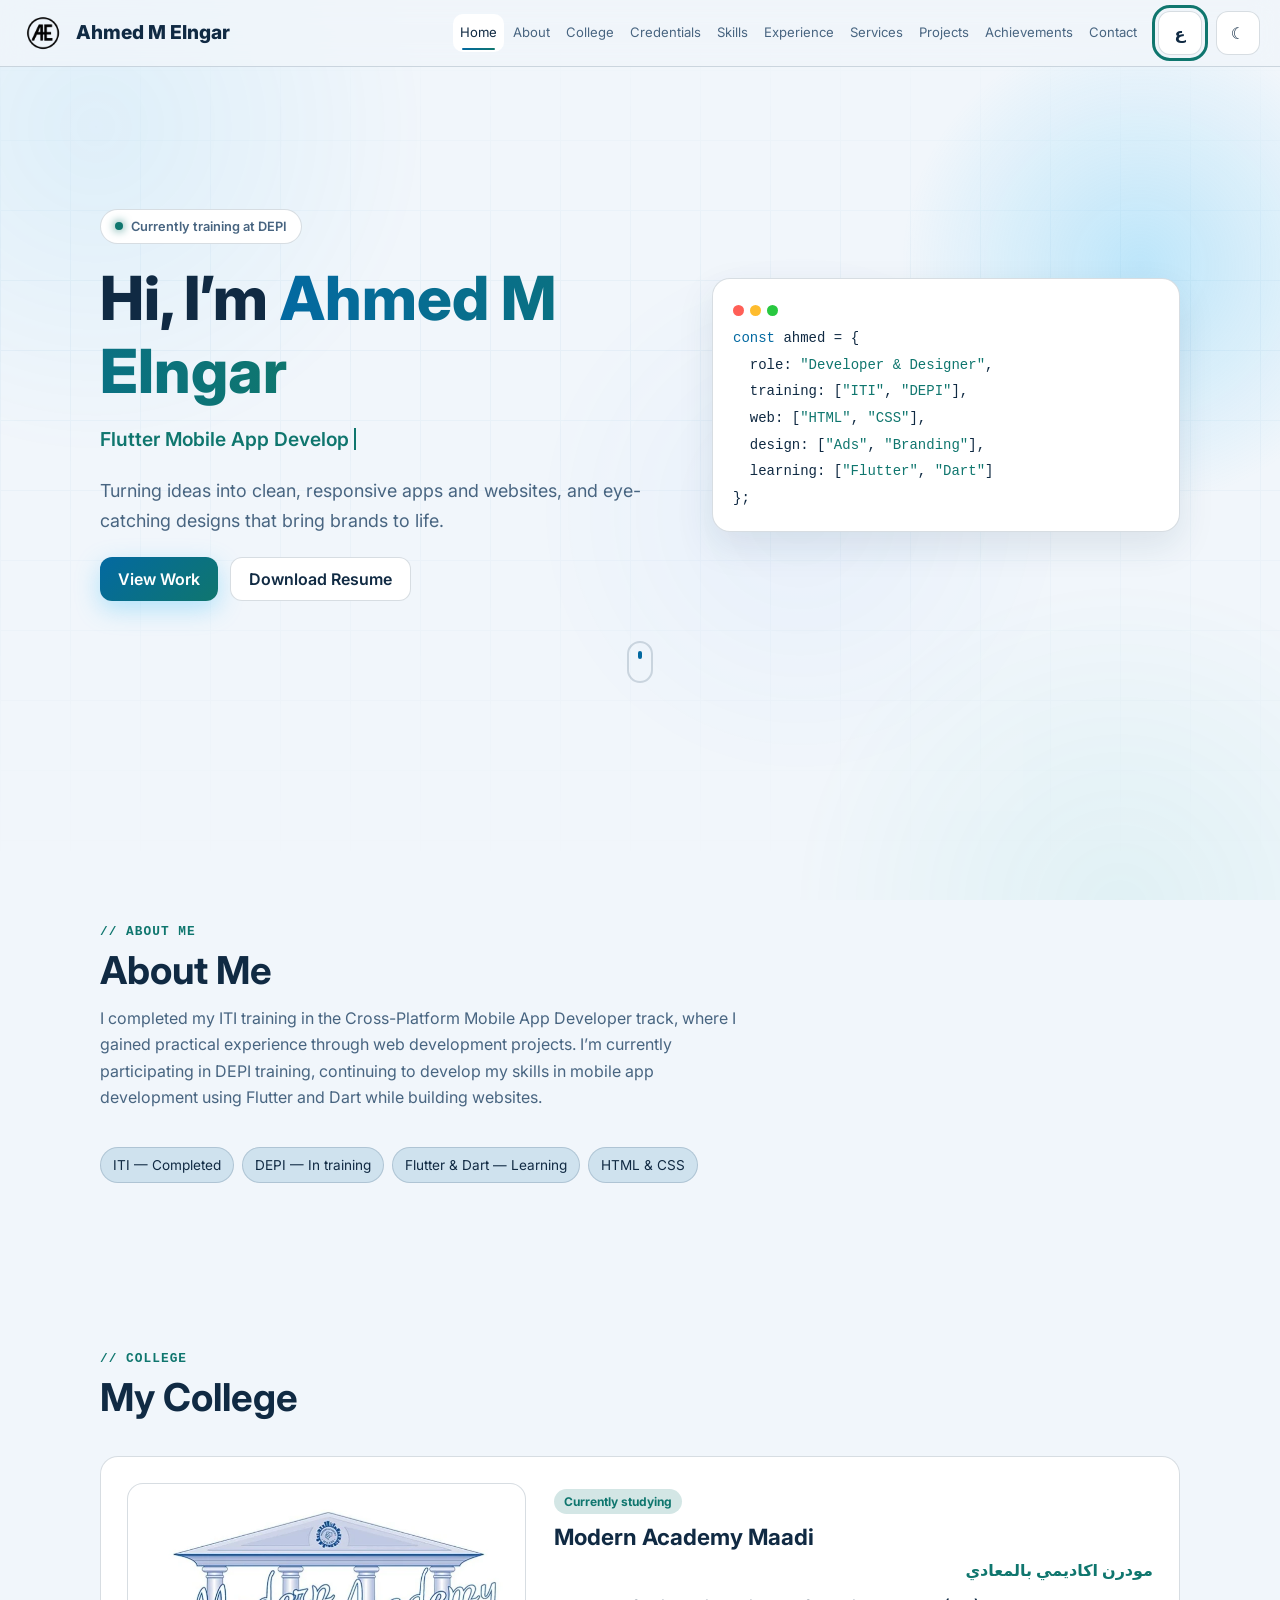
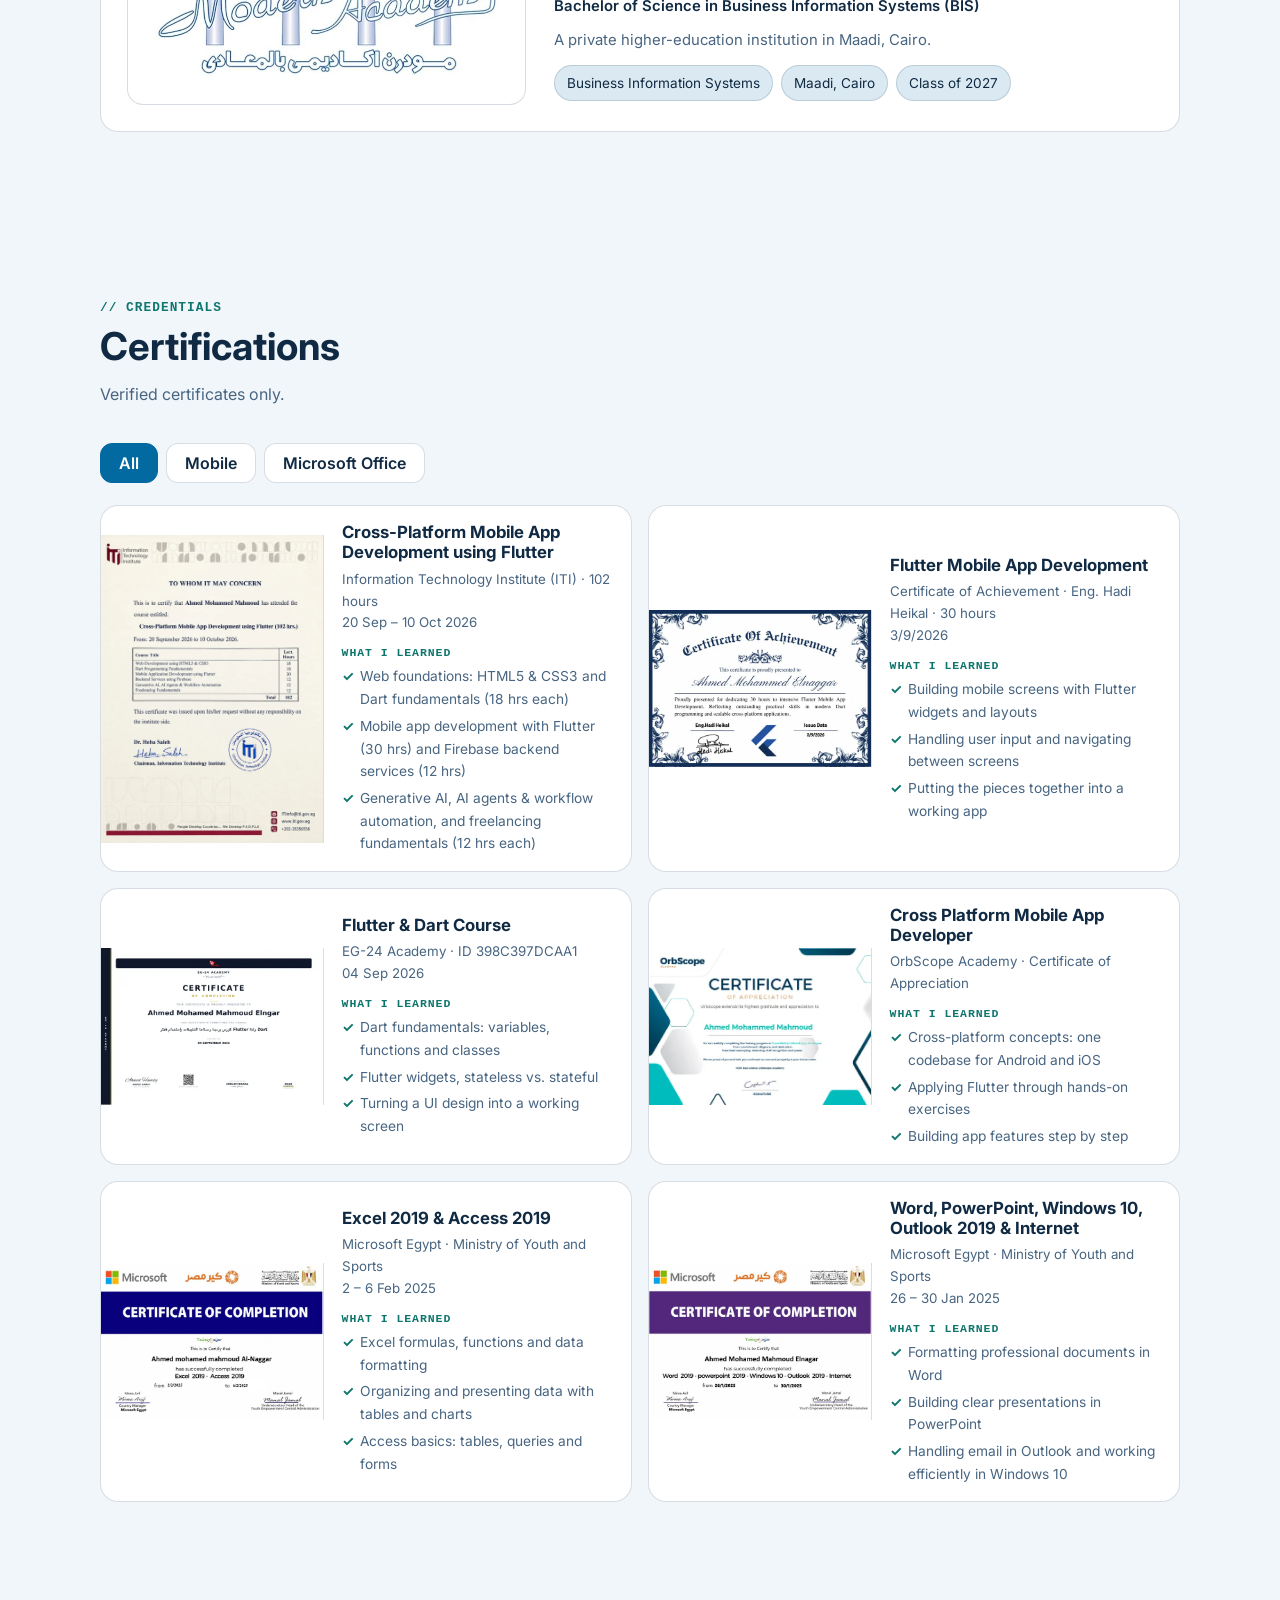
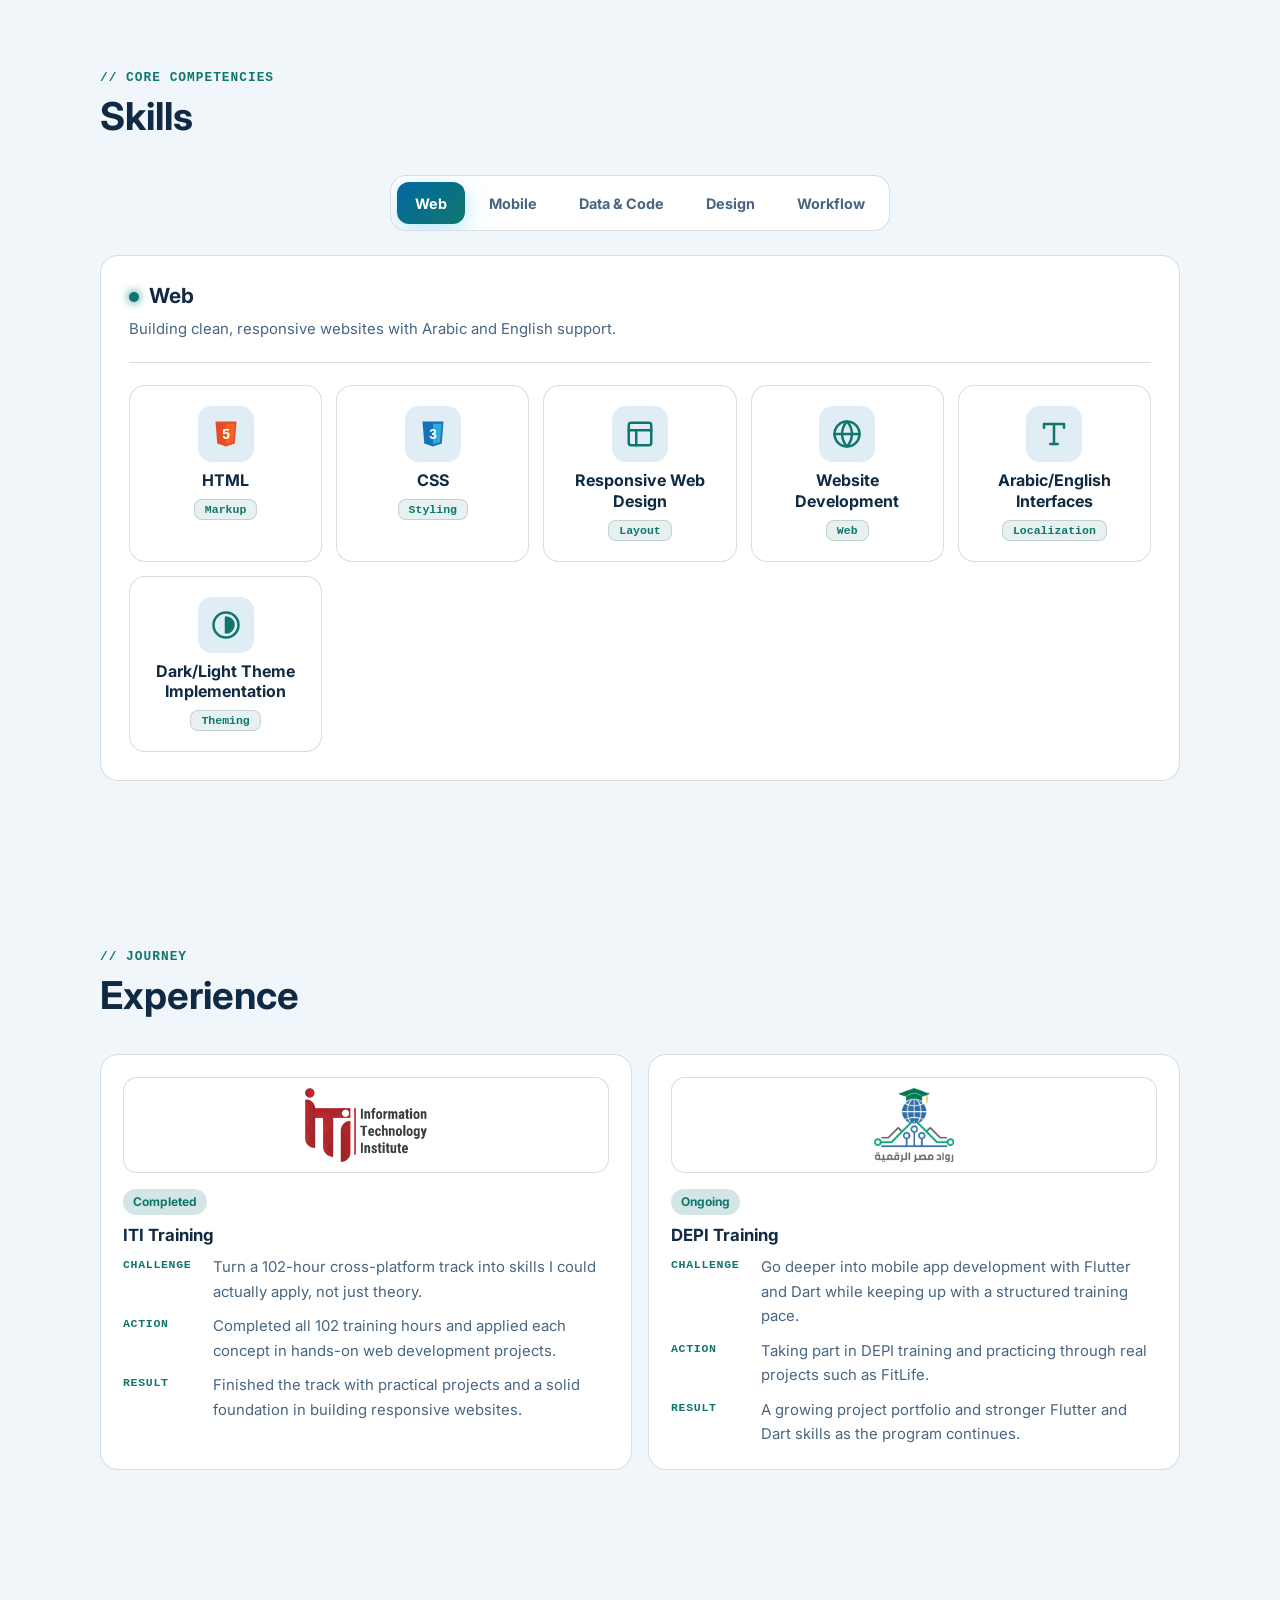
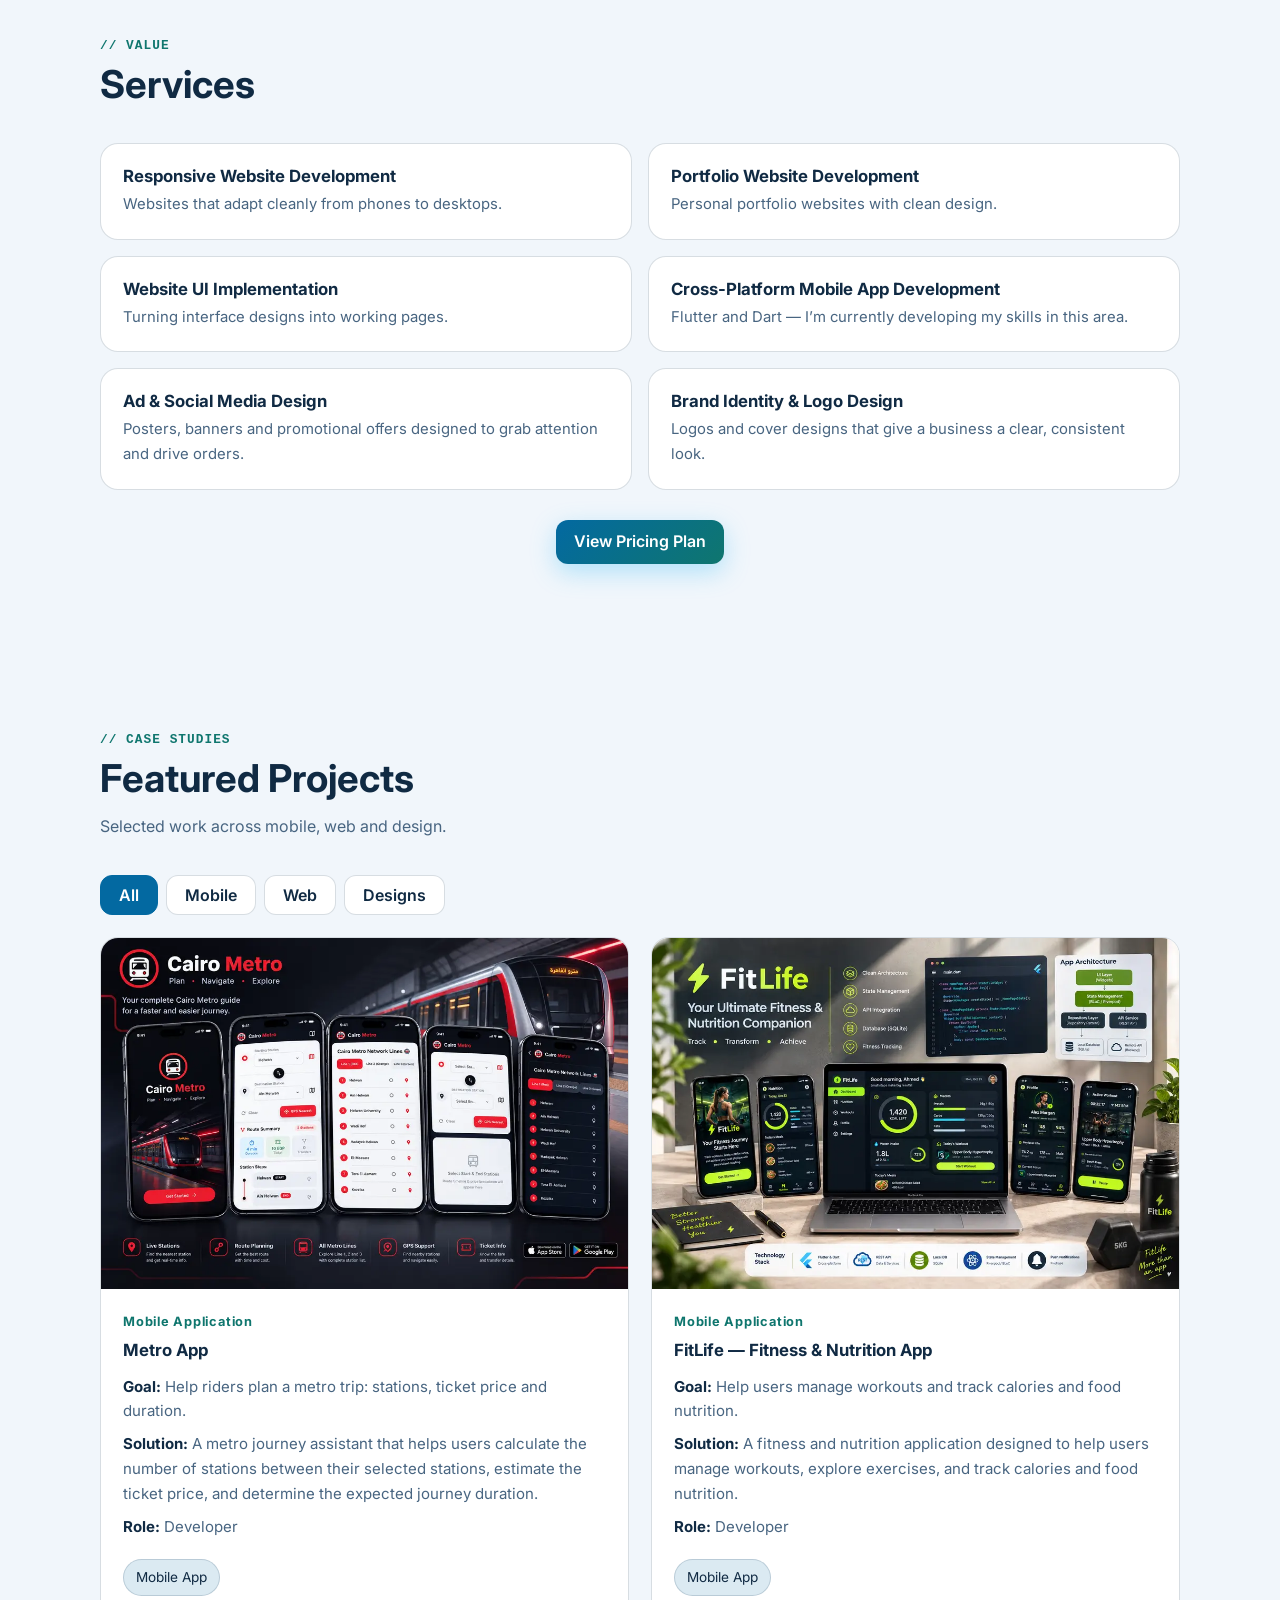
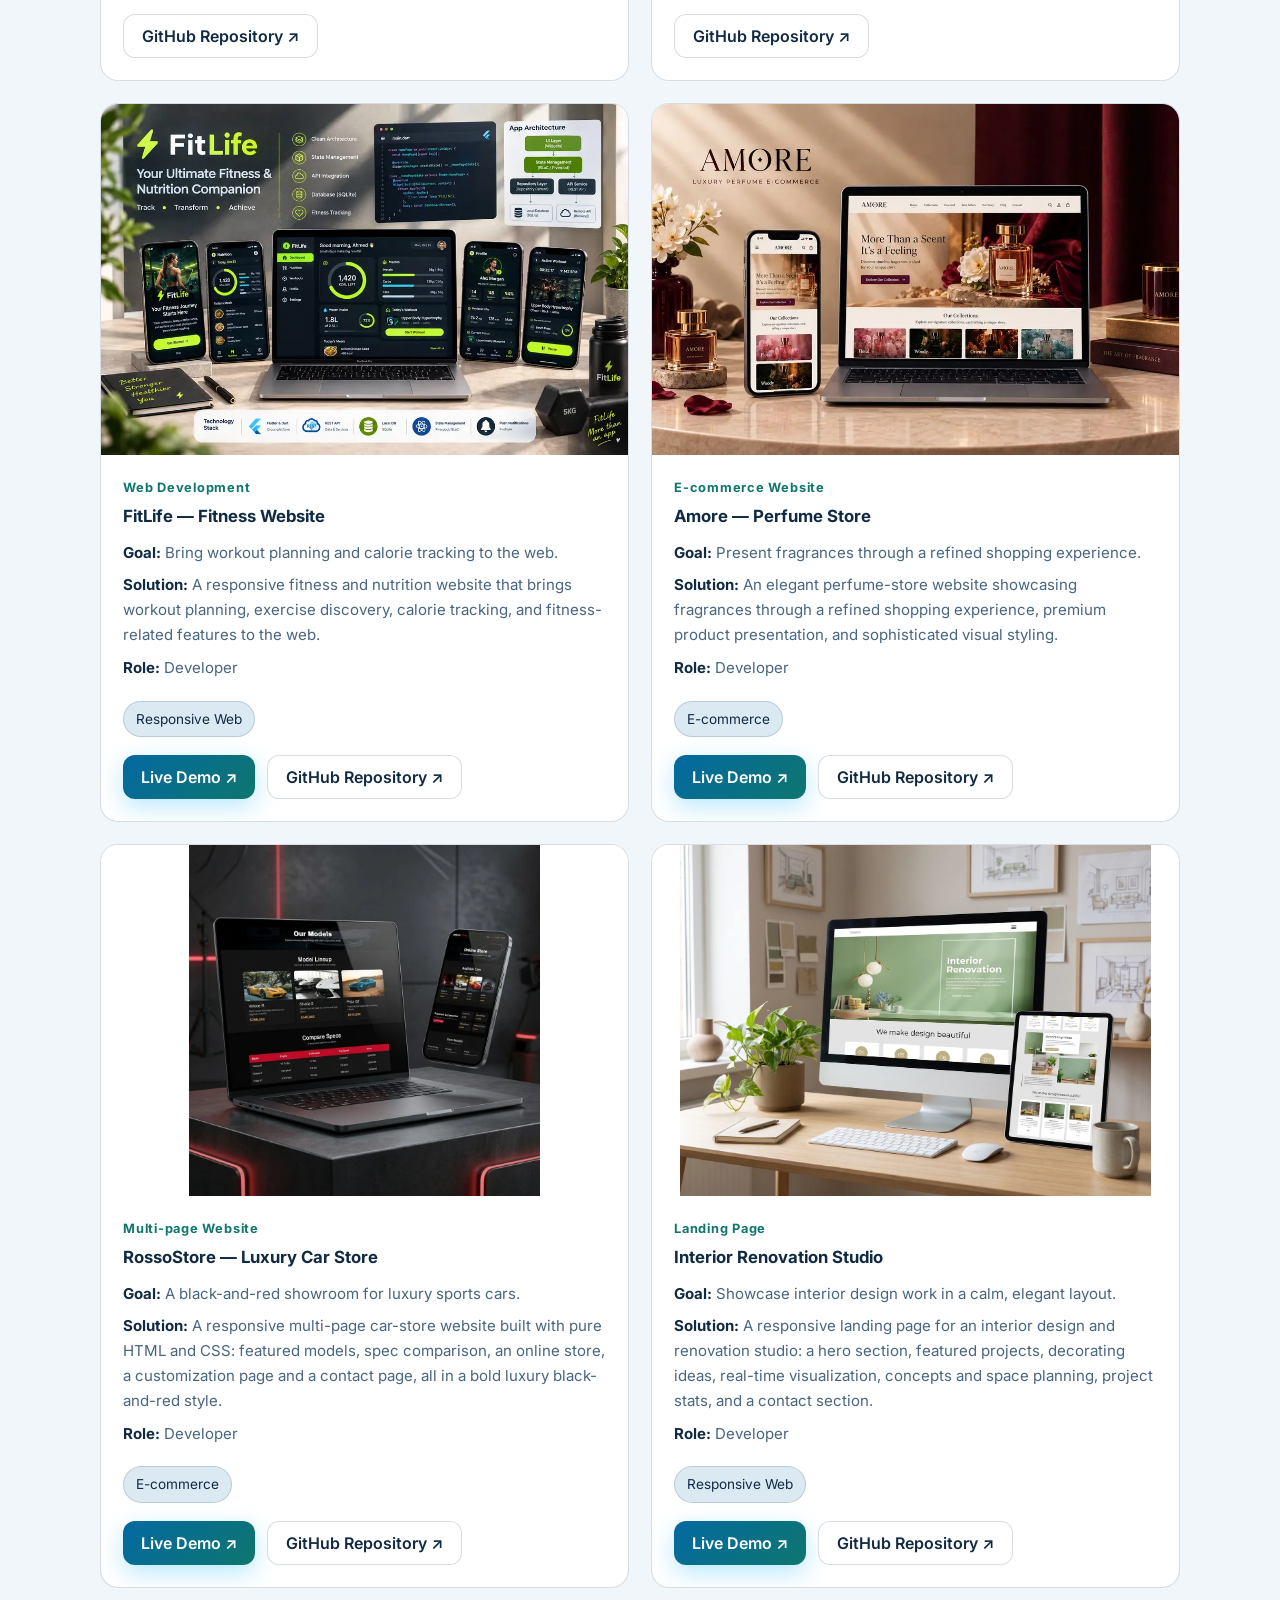
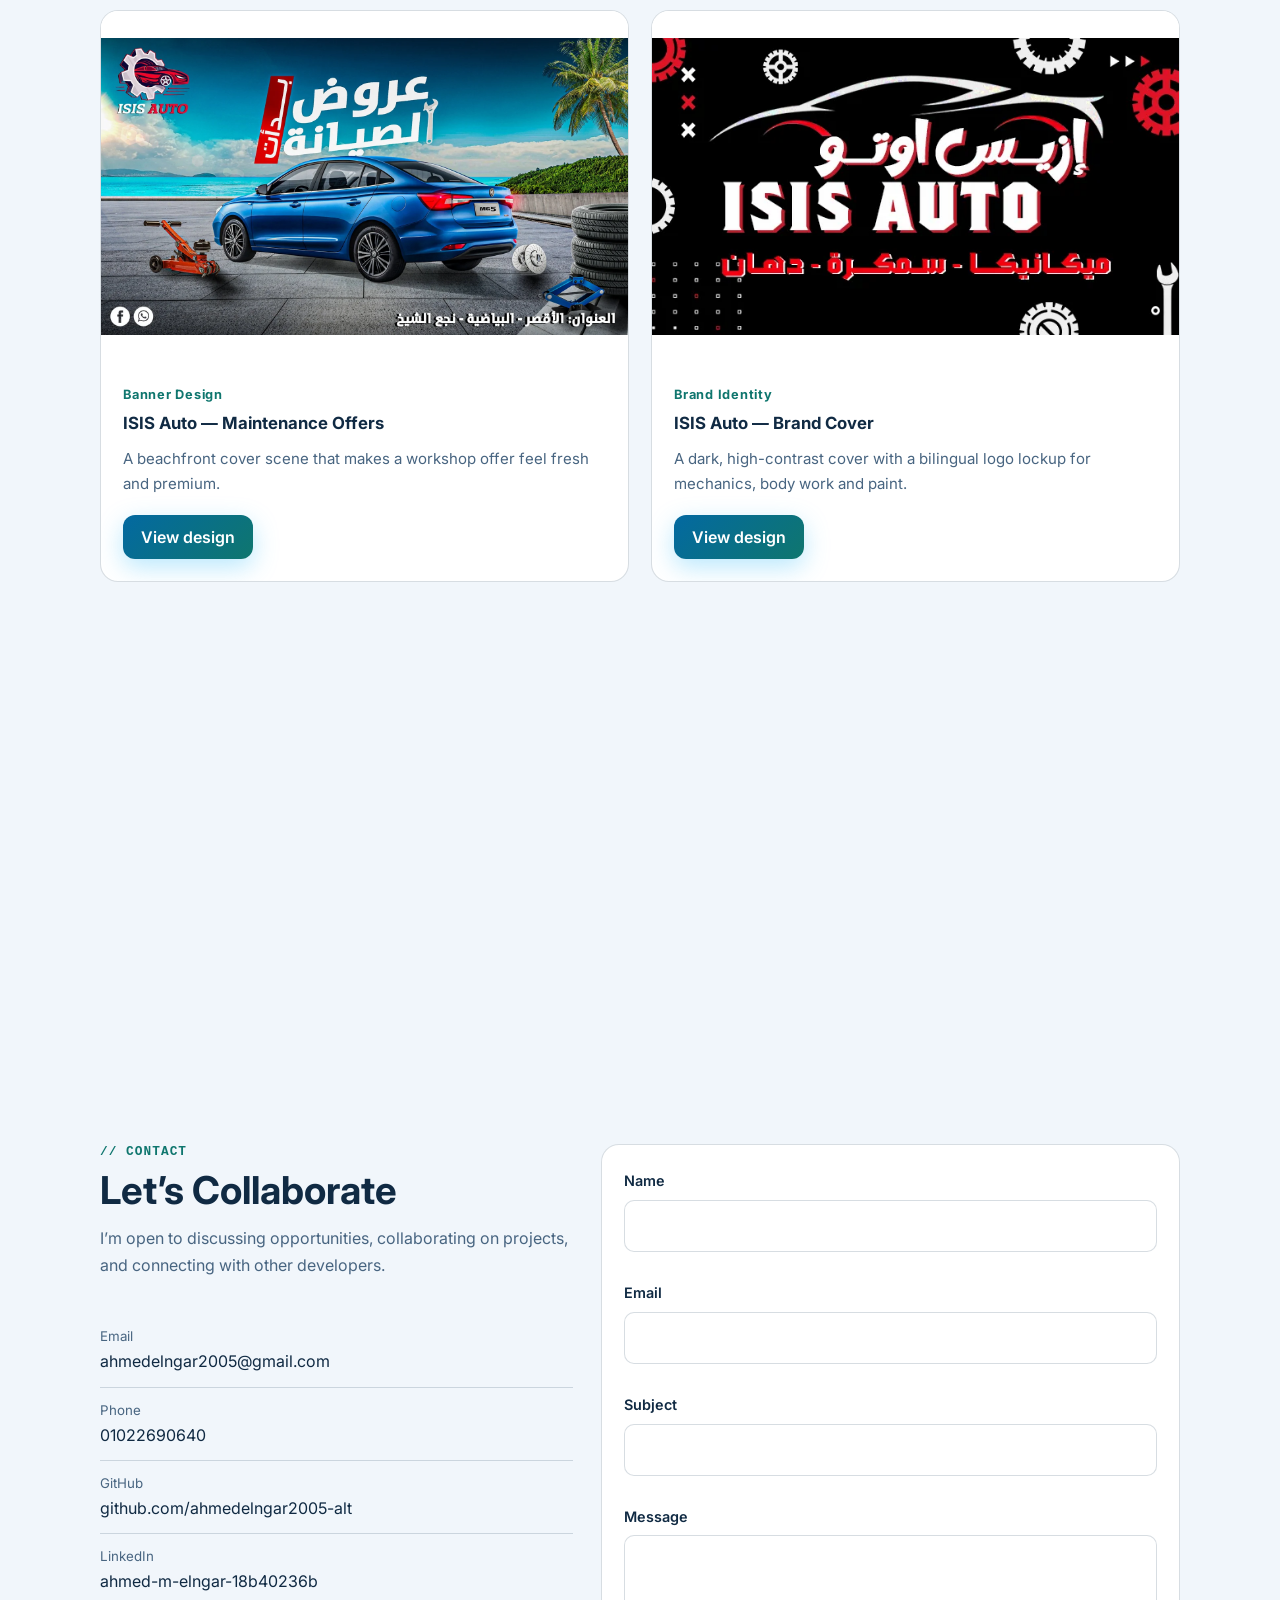
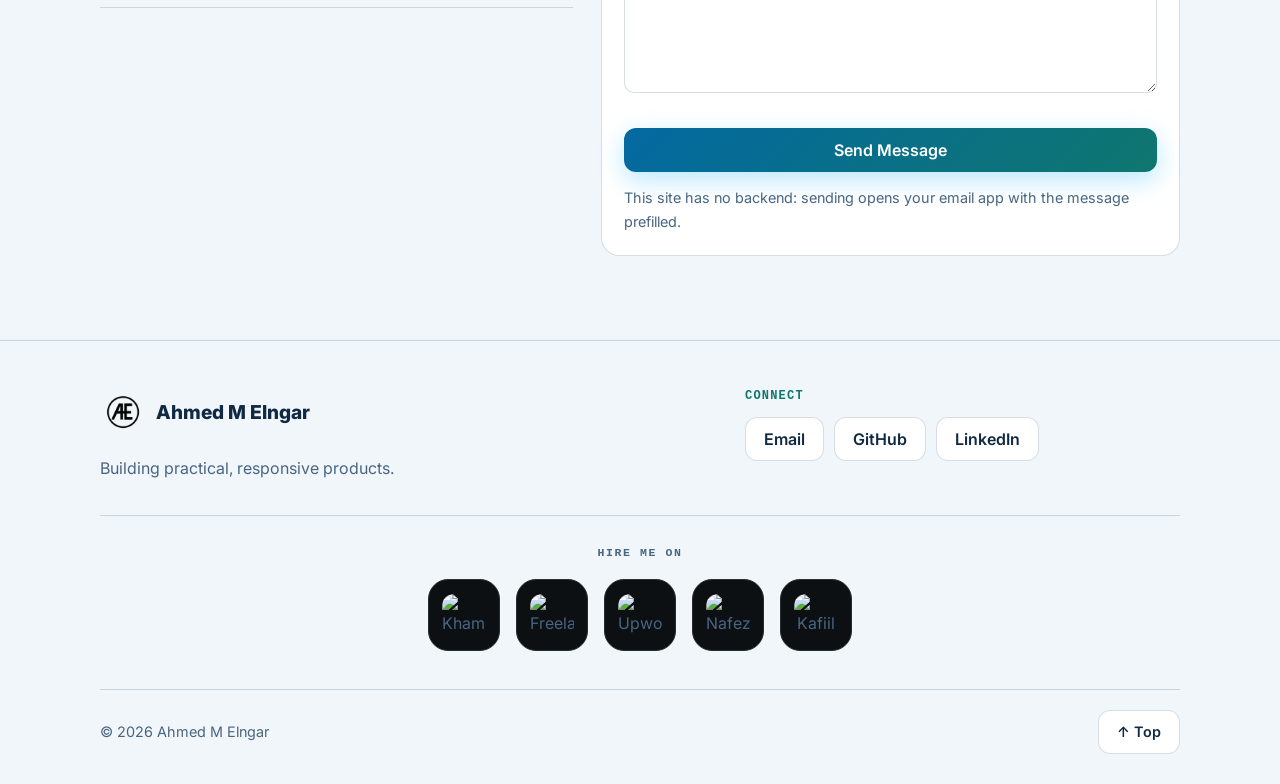
==== commit 0214f479: "Add files via upload" ====
--- a/index.html
+++ b/index.html
@@ -3,9 +3,9 @@
 <head>
 <meta charset="utf-8">
 <meta name="viewport" content="width=device-width, initial-scale=1, viewport-fit=cover">
-<title>Ahmed M Elngar | Mobile App &amp; Web Developer</title>
-<meta name="description" content="Explore Ahmed M Elngar’s portfolio featuring mobile applications, fitness and nutrition projects, and responsive web experiences.">
-<meta property="og:title" content="Ahmed M Elngar | Mobile App &amp; Web Developer">
+<title>Ahmed M Elngar | Mobile App, Web Developer &amp; Designer</title>
+<meta name="description" content="Explore Ahmed M Elngar’s portfolio featuring mobile applications, fitness and nutrition projects, responsive web experiences, and graphic design work.">
+<meta property="og:title" content="Ahmed M Elngar | Mobile App, Web Developer &amp; Designer">
 <meta property="og:description" content="Mobile applications, fitness and nutrition projects, and responsive web experiences.">
 <meta property="og:type" content="website">
 <link rel="icon" href="src/assets/asset-01.png">
@@ -18,7 +18,7 @@
 <body>
 <div class="site-intro" id="site-intro" role="dialog" aria-label="Welcome" aria-modal="true" hidden>
 <button class="intro-skip" id="intro-skip" type="button">Skip / تخطّي</button>
-<div class="intro-content"><div class="intro-logo"><img src="src/assets/asset-01.png" width="72" height="72" alt="AE"></div><p class="intro-eyebrow">WELCOME TO MY PORTFOLIO</p><h2>Ahmed M Elngar<span>.</span></h2><p class="intro-role">Mobile App &amp; Web Developer</p><div class="intro-track"><span></span></div></div></div>
+<div class="intro-content"><div class="intro-logo"><img src="src/assets/asset-01.png" width="72" height="72" alt="AE"></div><p class="intro-eyebrow">WELCOME TO MY PORTFOLIO</p><h2>Ahmed M Elngar<span>.</span></h2><p class="intro-role">Mobile App, Web Developer &amp; Designer</p><div class="intro-track"><span></span></div></div></div>
 <script src="src/intro.js"></script>
 <div class="ambient-bg" aria-hidden="true"><span></span><span></span><span></span><div class="ambient-grid"></div></div>
 <header><div class="w"><nav aria-label="Main">
@@ -36,7 +36,7 @@
 <div class="role"><span class="ty" id="typed" aria-hidden="true"></span><span class="sr" data-i="role"></span></div><p data-i="desc"></p>
 <div class="row"><a class="btn pri" href="#projects" data-i="c1"></a><a class="btn" href="#" data-cv="dl" download="Ahmed_Elngar_CV.pdf" data-i="c2"></a></div></div>
 <div class="code" aria-hidden="true"><i></i><i></i><i></i><br>
-<span class="k">const</span> ahmed = {<br>&nbsp;&nbsp;role: <span class="s">"Mobile &amp; Web Developer"</span>,<br>&nbsp;&nbsp;training: [<span class="s">"ITI"</span>, <span class="s">"DEPI"</span>],<br>&nbsp;&nbsp;web: [<span class="s">"HTML"</span>, <span class="s">"CSS"</span>],<br>&nbsp;&nbsp;learning: [<span class="s">"Flutter"</span>, <span class="s">"Dart"</span>]<br>};</div></div>
+<span class="k">const</span> ahmed = {<br>&nbsp;&nbsp;role: <span class="s">"Developer &amp; Designer"</span>,<br>&nbsp;&nbsp;training: [<span class="s">"ITI"</span>, <span class="s">"DEPI"</span>],<br>&nbsp;&nbsp;web: [<span class="s">"HTML"</span>, <span class="s">"CSS"</span>],<br>&nbsp;&nbsp;design: [<span class="s">"Ads"</span>, <span class="s">"Branding"</span>],<br>&nbsp;&nbsp;learning: [<span class="s">"Flutter"</span>, <span class="s">"Dart"</span>]<br>};</div></div>
 <a class="scroll" href="#about" aria-label="Scroll"></a></div></section>
 
 <section id="about"><div class="w rv"><span class="eb" data-i="ab_e"></span><h2 data-i="ab_t"></h2><p class="sub" data-i="ab_p"></p>
@@ -56,7 +56,7 @@
 
 <section id="services"><div class="w rv"><span class="eb">// VALUE</span><h2 data-i="sv_t"></h2><p class="sub"></p><div class="cards" id="svc"></div><div class="row" style="justify-content:center;margin-top:30px"><a class="btn pri" id="pp" href="#contact" data-i="pp"></a></div></div></section>
 
-<section id="projects"><div class="w"><span class="eb">// CASE STUDIES</span><h2 data-i="pr_t"></h2><p class="sub" data-i="pr_p"></p><div class="pg" id="pg"></div></div></section>
+<section id="projects"><div class="w"><span class="eb">// CASE STUDIES</span><h2 data-i="pr_t"></h2><p class="sub" data-i="pr_p"></p><div class="fl" id="pf" role="group" aria-label="Project filter"></div><div class="pg" id="pg"></div></div></section>
 
 <section id="achievements"><div class="w rv"><span class="eb">// BEYOND THE CODE</span><h2 data-i="ac_t"></h2><p class="sub"></p><div class="cards" id="ach"></div></div></section>
 
@@ -83,6 +83,7 @@
 <dialog id="cm" aria-labelledby="cmt"><button class="ic x" id="cmx" type="button" aria-label="Close / إغلاق">✕</button>
 <img id="cmi" alt=""><div class="inf"><h3 id="cmt"></h3><small id="cms"></small><small id="cmd"></small><div class="lt" data-i="lrn"></div><ul class="lrn" id="cml"></ul></div></dialog>
 
+<dialog id="dm" aria-labelledby="dmt"><button class="ic x" id="dmx" type="button" aria-label="Close / إغلاق">✕</button><img id="dmi" alt=""><h3 id="dmt"></h3></dialog>
 <script src="src/main.js"></script>
 </body>
 </html>
--- a/src/styles.css
+++ b/src/styles.css
@@ -174,24 +174,9 @@
 @media(max-width:900px){.ft .fb{grid-column:auto}}
 @media(max-width:600px){.ft{grid-template-columns:1fr}.cert img{height:auto;aspect-ratio:auto}}
 
-/* Original platform artwork from the supplied reference, displayed as a sprite. */
 .fp{border-top:1px solid var(--bd);padding-top:30px;margin-top:34px;text-align:center}
 .fp h4{font-size:.72rem;letter-spacing:.14em;font-weight:600;color:var(--mu)}
-.platform-icons{display:flex;flex-wrap:wrap;justify-content:center;gap:16px;direction:ltr;margin:20px auto 38px}
-.platform-icon{width:72px;height:72px;flex:0 0 72px;display:grid;place-items:center;background:#0d1013;border:1px solid #2a2d32;border-radius:20px;transition:transform .2s,border-color .2s,box-shadow .2s}
 a.platform-icon:hover{transform:translateY(-4px);border-color:var(--ac);box-shadow:0 8px 24px rgba(56,189,248,.14)}
-.platform-art{display:block;width:52px;height:52px;border-radius:15px;background-image:url('assets/footer-icons-reference.png');background-repeat:no-repeat;background-size:1880px 595px}
-@media(max-width:600px){.platform-icons{gap:10px}.platform-icon{width:64px;height:64px;flex-basis:64px;border-radius:17px}}
-.platform-0{background-position:-523px -399px}
-.platform-1{background-position:-613px -399px}
-.platform-2{background-position:-702px -399px}
-.platform-3{background-position:-792px -399px}
-.platform-4{background-position:-882px -399px}
-.platform-5{background-position:-971px -399px}
-.platform-6{background-position:-1061px -399px}
-.platform-7{background-position:-1150px -399px}
-.platform-8{background-position:-1240px -399px}
-.platform-9{background-position:-1329px -399px}
 
 /* Ambient background: transforms only; decorative and never intercepts input. */
 body{isolation:isolate}
@@ -237,5 +222,16 @@
 @keyframes intro-glow{from{opacity:0;transform:scale(.85)}to{opacity:1;transform:scale(1)}}
 @media(prefers-reduced-motion:reduce){.site-intro{display:none}.intro-playing{overflow:auto}.intro-playing>header,.intro-playing>main,.intro-playing>footer{visibility:visible}}
 
-/* Freelance platform logos */
-.platform-logo{display:block;width:44px;height:44px;object-fit:contain;border-radius:12px}
+/* Freelance platform logos: 5 tiles that always fit on one row */
+.platform-icons{display:grid;grid-template-columns:repeat(5,minmax(0,72px));justify-content:center;gap:clamp(8px,2.5vw,16px);direction:ltr;margin:20px auto 38px;padding-inline:4px}
+.platform-icon{display:grid;place-items:center;width:100%;aspect-ratio:1/1;background:#0d1013;border:1px solid #2a2d32;border-radius:clamp(14px,3.5vw,20px);transition:transform .2s,border-color .2s,box-shadow .2s}
+a.platform-icon:hover,a.platform-icon:focus-visible{transform:translateY(-4px);border-color:var(--ac);box-shadow:0 8px 24px rgba(56,189,248,.14)}
+.platform-logo{display:block;width:62%;height:62%;object-fit:contain;border-radius:12px}
+
+/* Project filter + design viewer */
+#pf{margin-bottom:22px}
+dialog#dm{border:1px solid var(--bd);background:var(--bg2);color:var(--tx);border-radius:18px;padding:14px;width:min(1000px,94vw);max-width:none;max-height:92vh;overflow:auto;box-shadow:var(--sh);margin:auto}
+dialog#dm::backdrop{background:rgba(0,0,0,.78);backdrop-filter:blur(4px)}
+dialog#dm img{display:block;width:100%;height:auto;max-height:80vh;object-fit:contain;border-radius:12px}
+dialog#dm h3{margin:12px 6px 4px;font-size:1rem}
+dialog#dm .x{position:absolute;top:10px;inset-inline-end:10px;z-index:2}
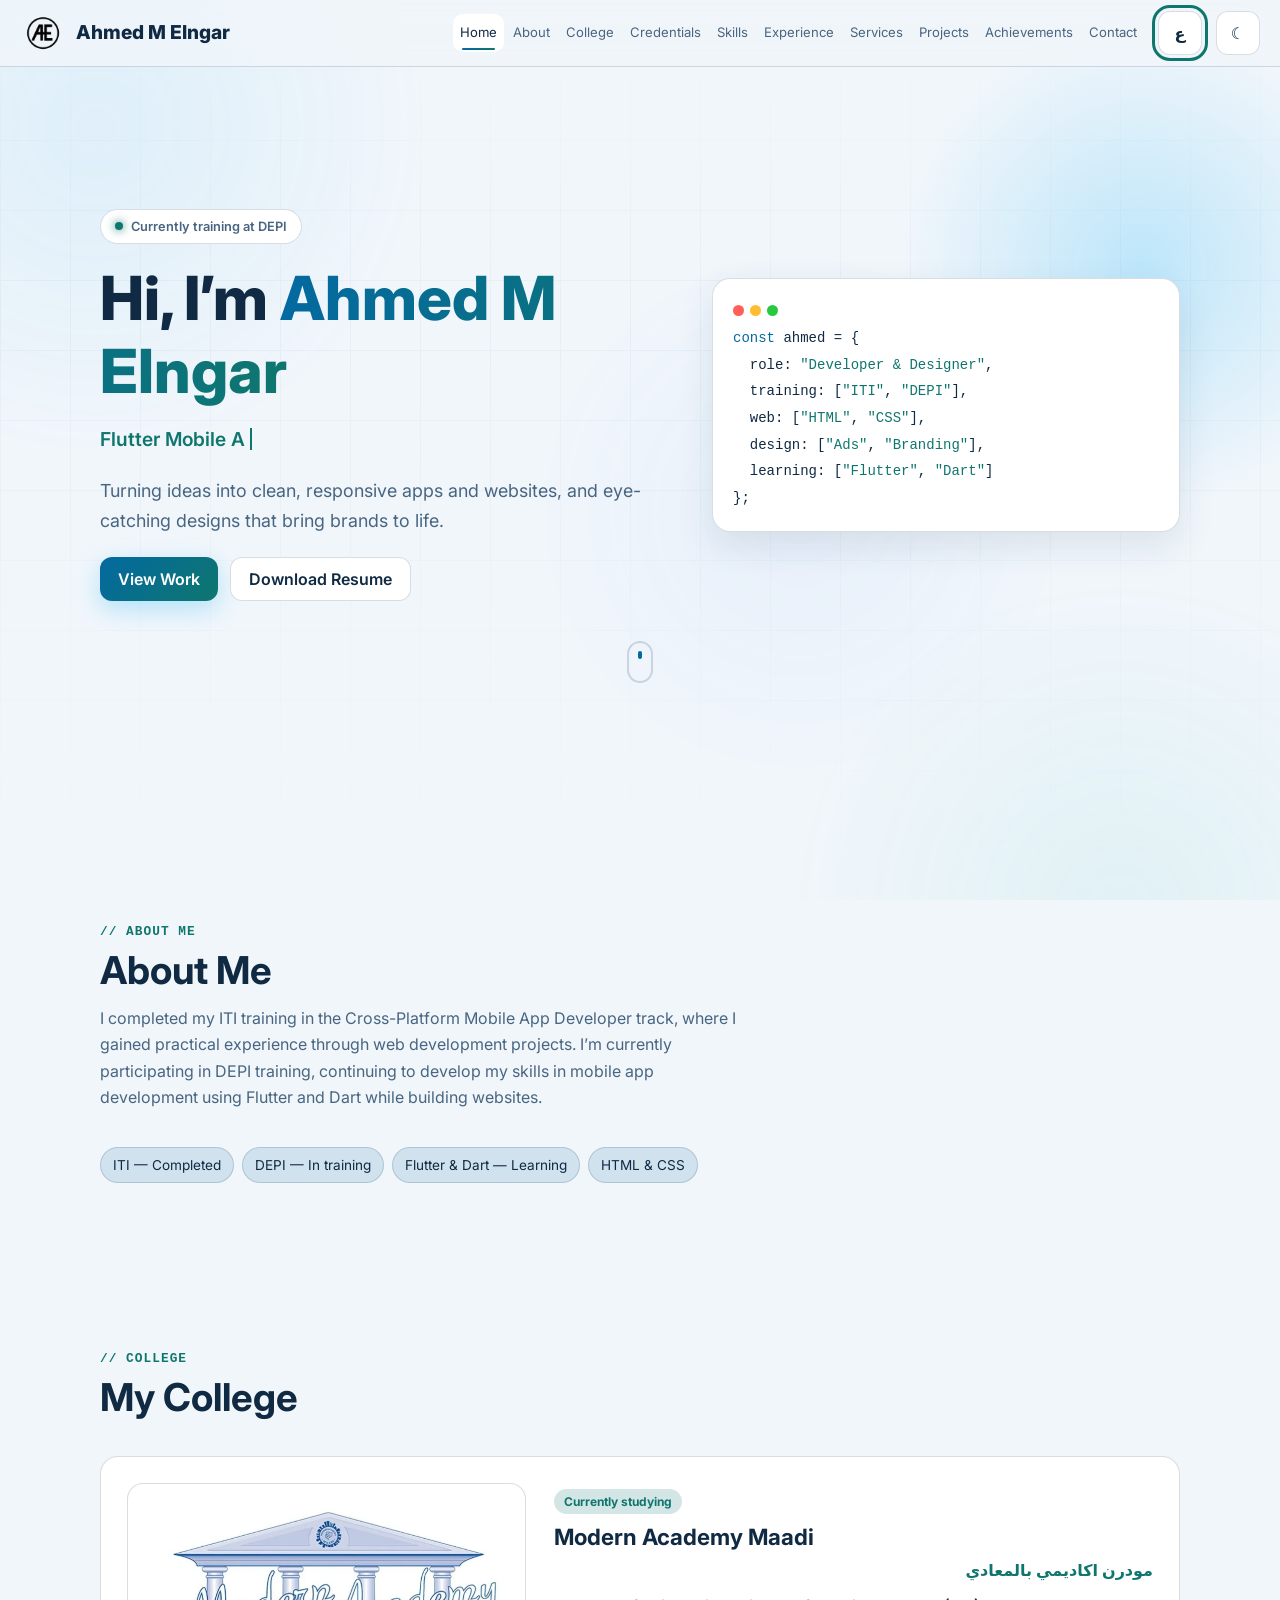
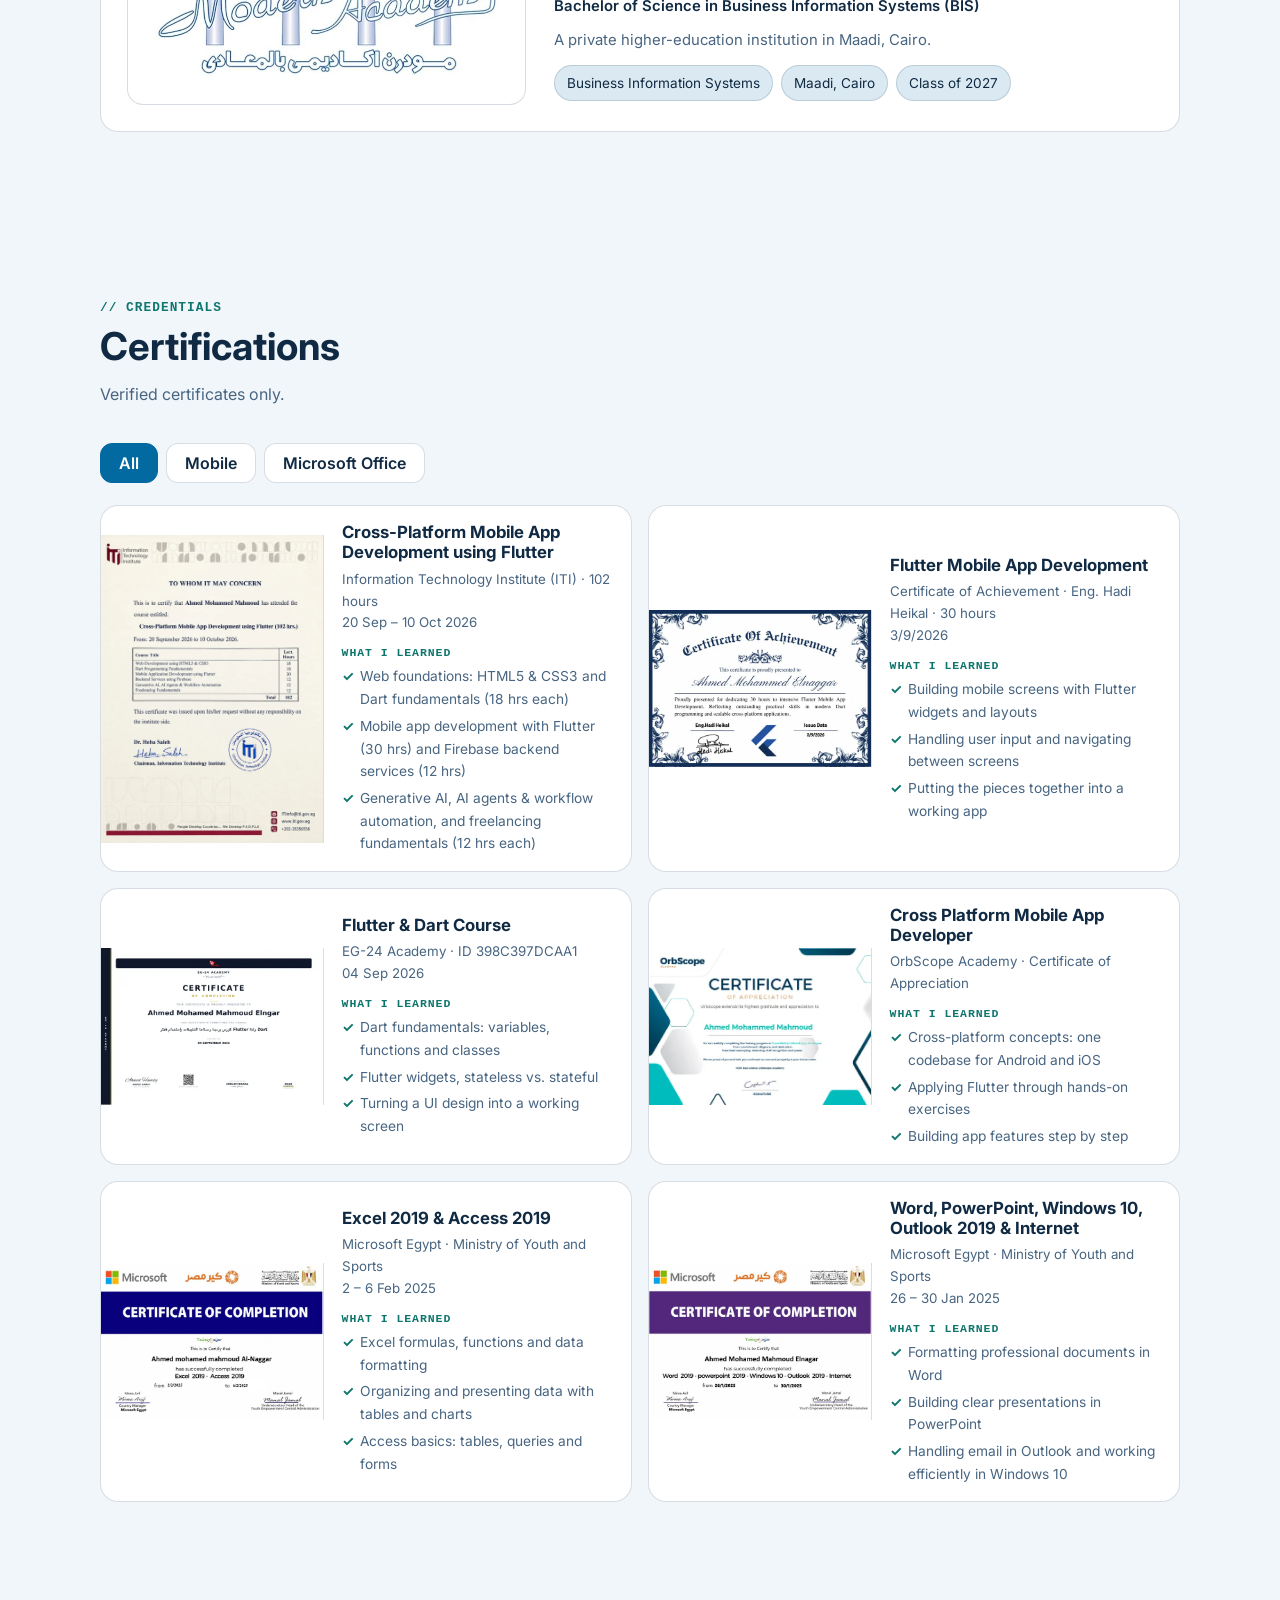
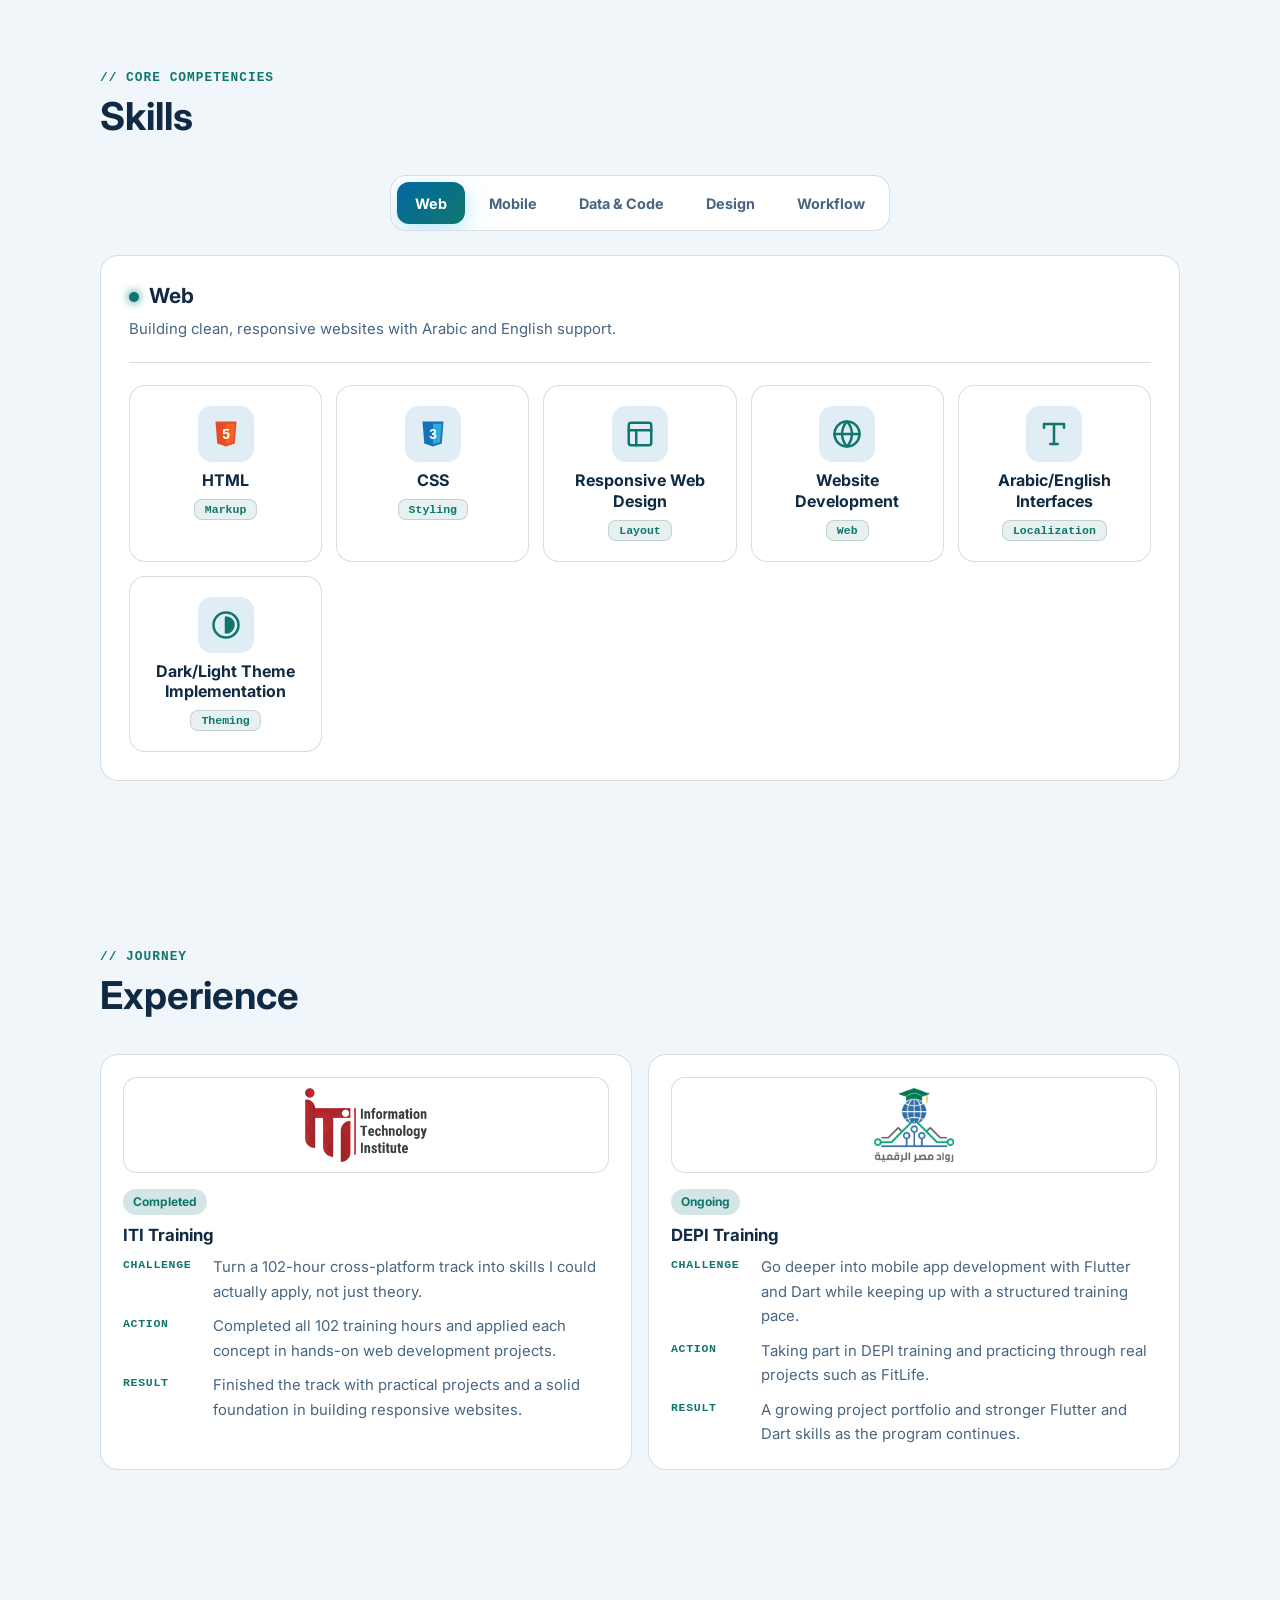
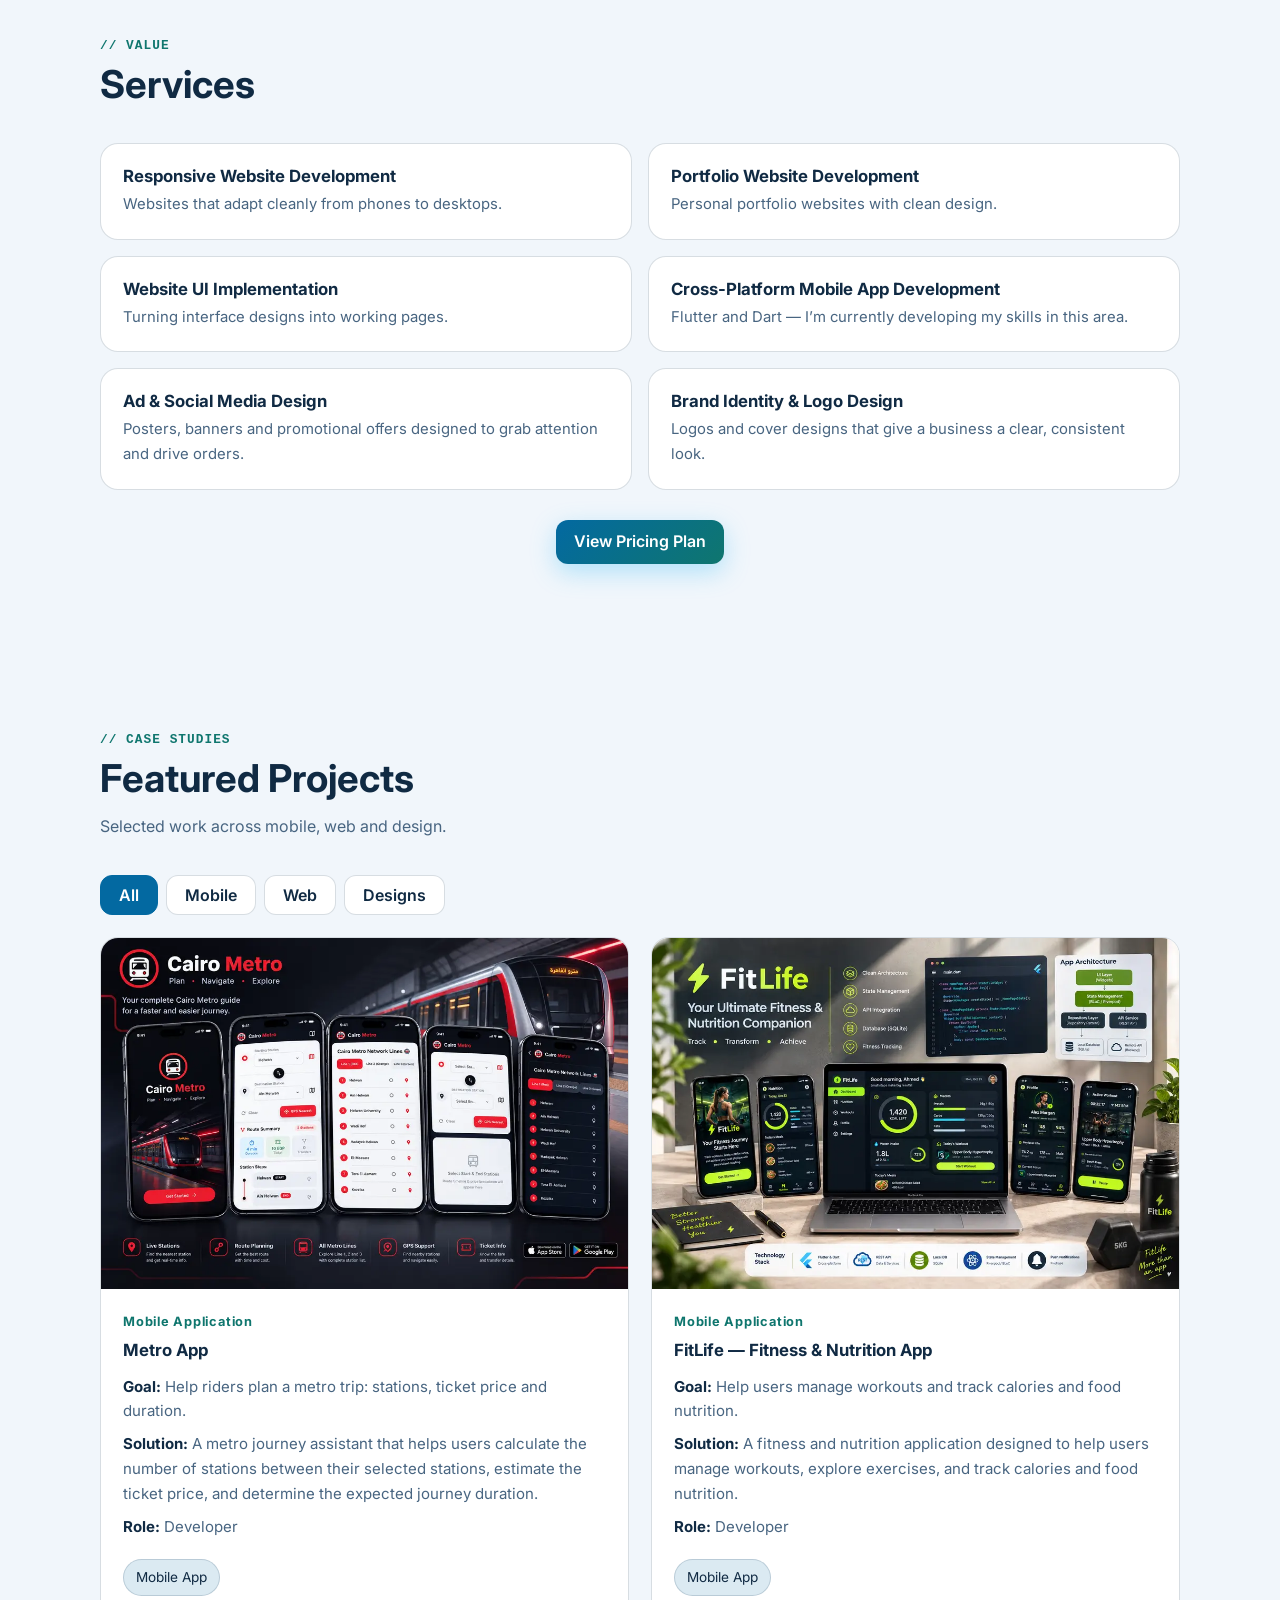
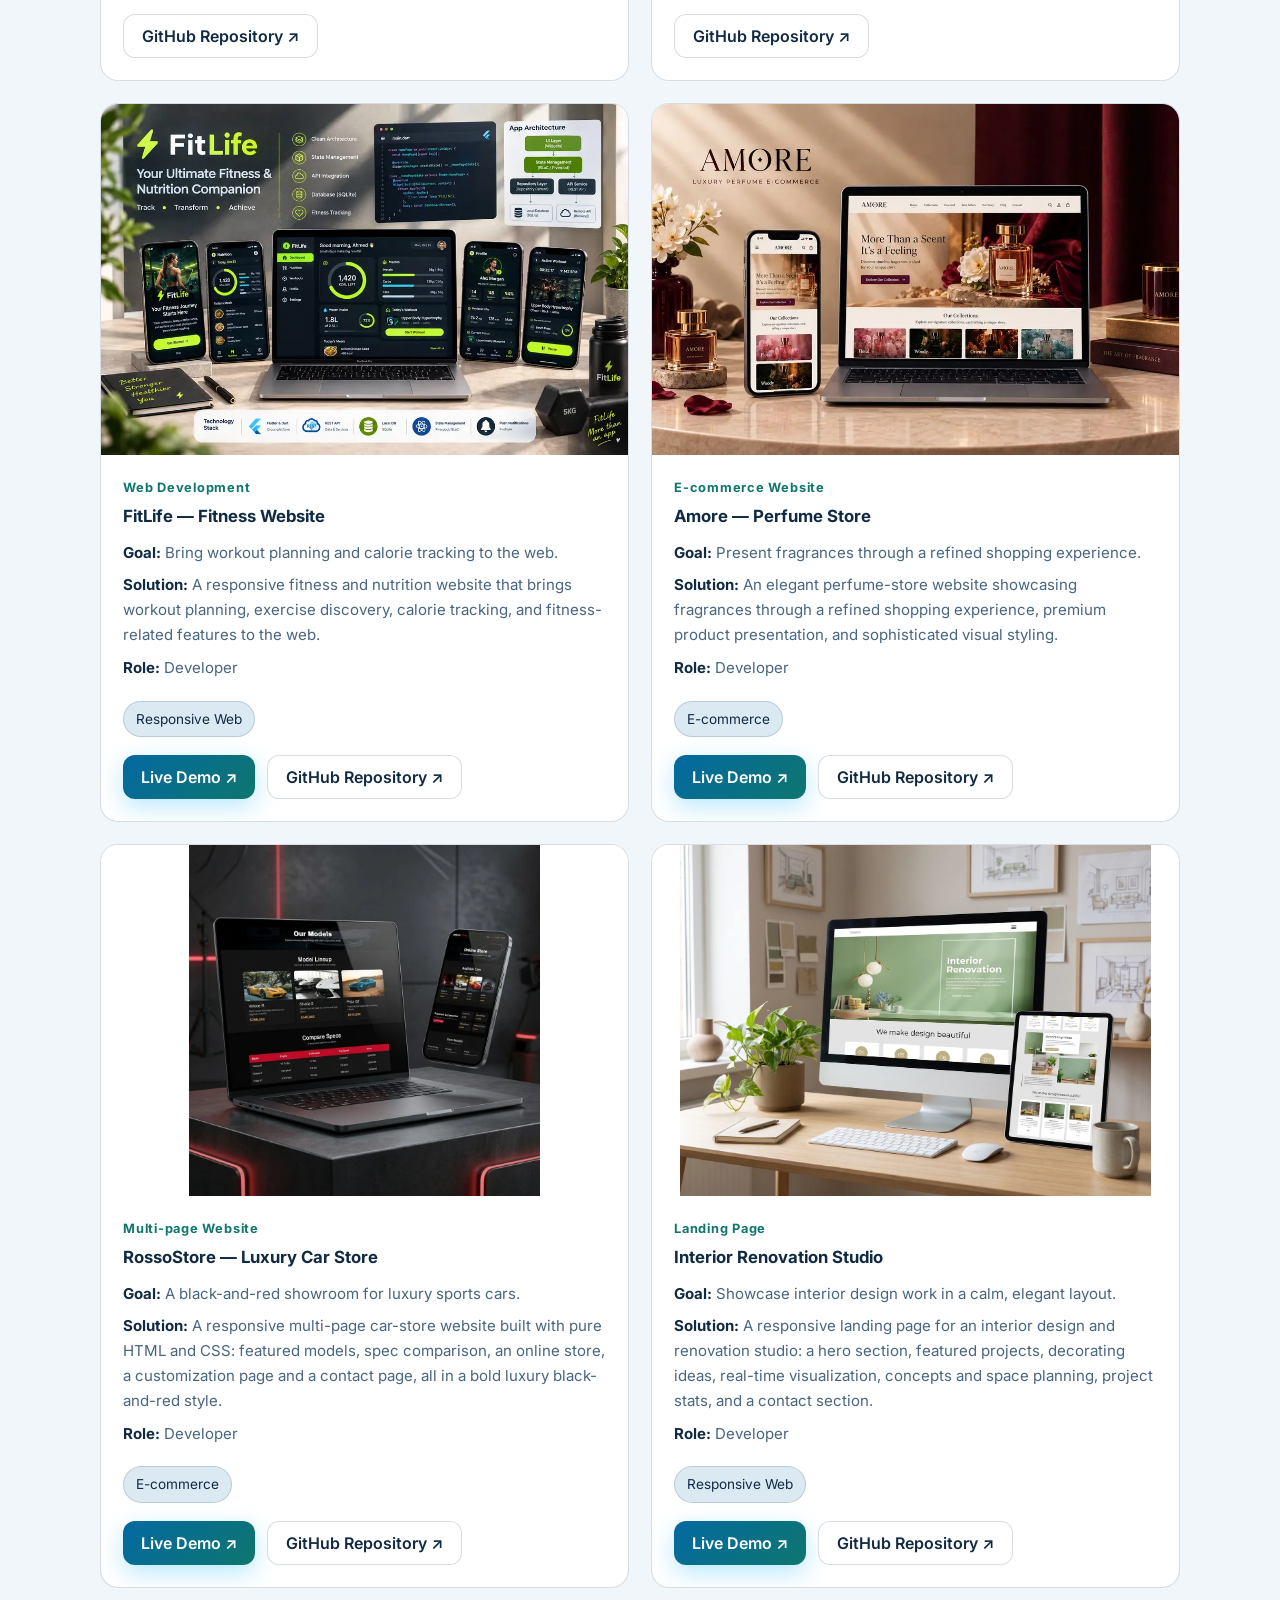
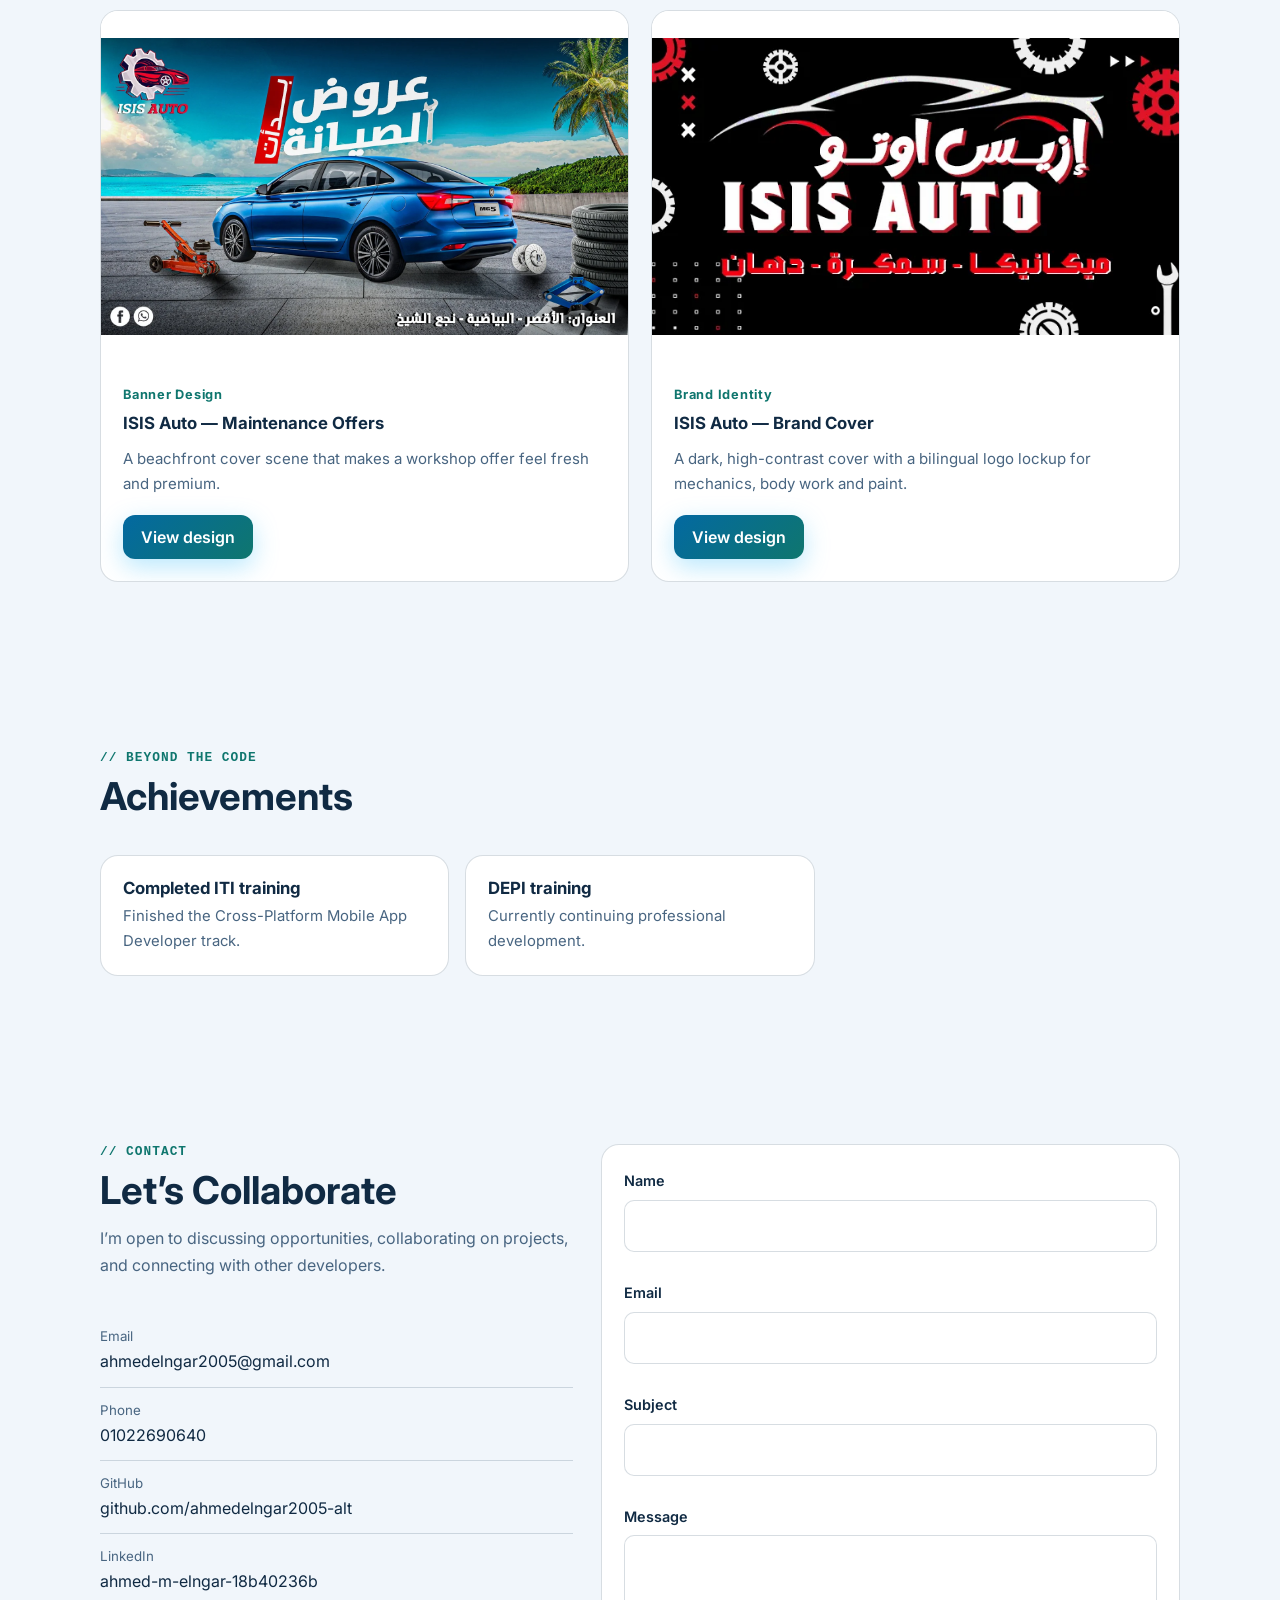
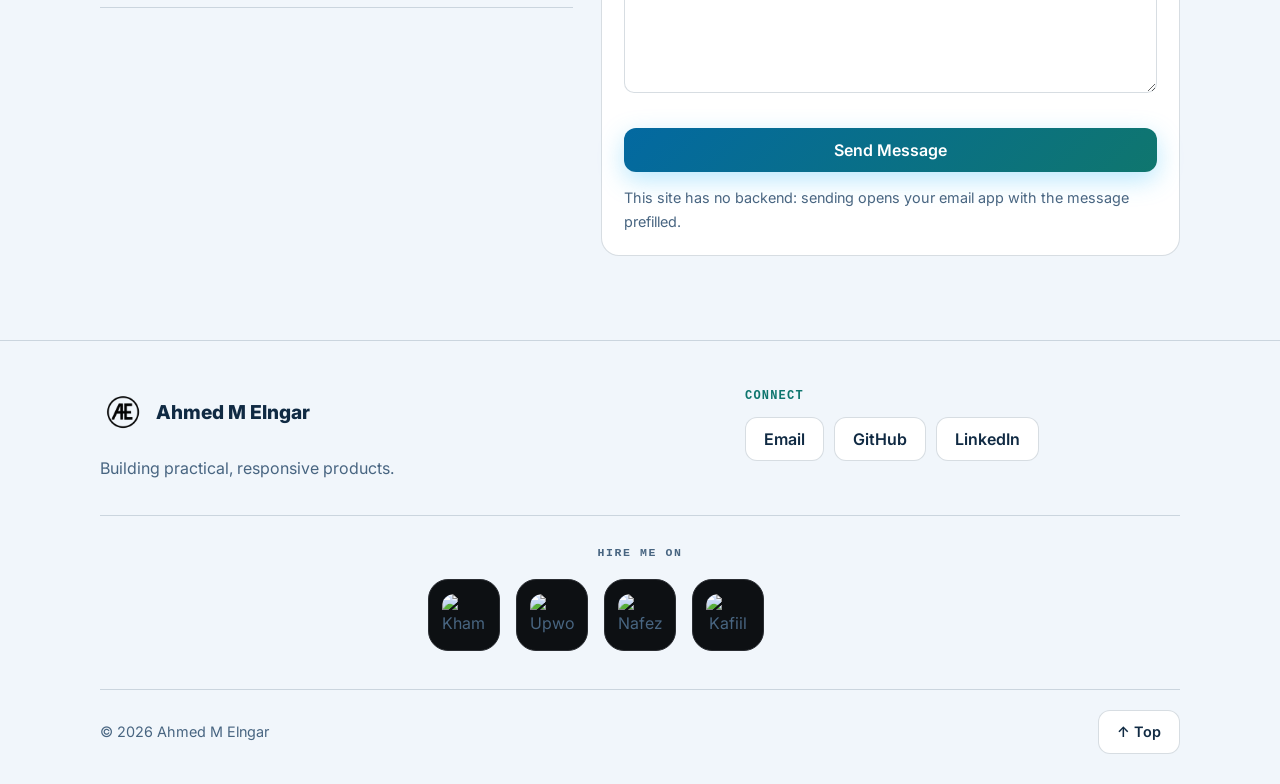
==== commit 4c57cdaf: "Remove duplicate platform icons section" ====
--- a/index.html
+++ b/index.html
@@ -77,7 +77,7 @@
 
 <div><h4 data-i="ft_c"></h4><div class="fs"><a class="btn" href="mailto:ahmedelngar2005@gmail.com" data-i="em"></a><a class="btn" href="https://github.com/ahmedelngar2005-alt" target="_blank" rel="noopener noreferrer">GitHub</a><a class="btn" href="https://www.linkedin.com/in/ahmed-m-elngar-18b40236b/" target="_blank" rel="noopener noreferrer">LinkedIn</a></div></div>
 </div>
-<div class="fp"><h4 data-i="ft_f"></h4><div class="platform-icons"><a class="platform-icon" href="https://khamsat.com/user/ahmedelngar1" target="_blank" rel="noopener noreferrer" aria-label="Khamsat" title="Khamsat"><img class="platform-logo" src="https://www.google.com/s2/favicons?domain=khamsat.com&amp;sz=128" alt="Khamsat" width="44" height="44" loading="lazy"></a><a class="platform-icon" href="https://www.freelancer.com/u/ahmedmelngar?frm=ahmedmelngar&amp;sb=t" target="_blank" rel="noopener noreferrer" aria-label="Freelancer" title="Freelancer"><img class="platform-logo" src="https://www.google.com/s2/favicons?domain=freelancer.com&amp;sz=128" alt="Freelancer" width="44" height="44" loading="lazy"></a><a class="platform-icon" href="https://www.upwork.com/freelancers/~012d4d724fa2e84ea4?mp_source=share" target="_blank" rel="noopener noreferrer" aria-label="Upwork" title="Upwork"><img class="platform-logo" src="https://www.google.com/s2/favicons?domain=upwork.com&amp;sz=128" alt="Upwork" width="44" height="44" loading="lazy"></a><a class="platform-icon" href="https://nafezly.com/u/ahmed_m_elngar" target="_blank" rel="noopener noreferrer" aria-label="Nafezly" title="Nafezly"><img class="platform-logo" src="https://www.google.com/s2/favicons?domain=nafezly.com&amp;sz=128" alt="Nafezly" width="44" height="44" loading="lazy"></a><a class="platform-icon" href="https://kafiil.com/u/ahmed_m_elngar" target="_blank" rel="noopener noreferrer" aria-label="Kafiil" title="Kafiil"><img class="platform-logo" src="https://www.google.com/s2/favicons?domain=kafiil.com&amp;sz=128" alt="Kafiil" width="44" height="44" loading="lazy"></a></div></div>
+<div class="fp"><h4 data-i="ft_f"></h4><div class="platform-icons"><a class="platform-icon" href="https://khamsat.com/user/ahmedelngar1" target="_blank" rel="noopener noreferrer" aria-label="Khamsat" title="Khamsat"><img class="platform-logo" src="https://www.google.com/s2/favicons?domain=khamsat.com&amp;sz=128" alt="Khamsat" width="44" height="44" loading="lazy"></a><a class="platform-icon" href="https://www.upwork.com/freelancers/~012d4d724fa2e84ea4?mp_source=share" target="_blank" rel="noopener noreferrer" aria-label="Upwork" title="Upwork"><img class="platform-logo" src="https://www.google.com/s2/favicons?domain=upwork.com&amp;sz=128" alt="Upwork" width="44" height="44" loading="lazy"></a><a class="platform-icon" href="https://nafezly.com/u/ahmed_m_elngar" target="_blank" rel="noopener noreferrer" aria-label="Nafezly" title="Nafezly"><img class="platform-logo" src="https://www.google.com/s2/favicons?domain=nafezly.com&amp;sz=128" alt="Nafezly" width="44" height="44" loading="lazy"></a><a class="platform-icon" href="https://kafiil.com/u/ahmed_m_elngar" target="_blank" rel="noopener noreferrer" aria-label="Kafiil" title="Kafiil"><img class="platform-logo" src="https://www.google.com/s2/favicons?domain=kafiil.com&amp;sz=128" alt="Kafiil" width="44" height="44" loading="lazy"></a></div></div>
 <div class="fbar"><div>© <span id="yr"></span> <span data-i="nm"></span></div><a class="btn" href="#home" data-i="top" aria-label="Back to top"></a></div></div></footer>
 
 <dialog id="cm" aria-labelledby="cmt"><button class="ic x" id="cmx" type="button" aria-label="Close / إغلاق">✕</button>
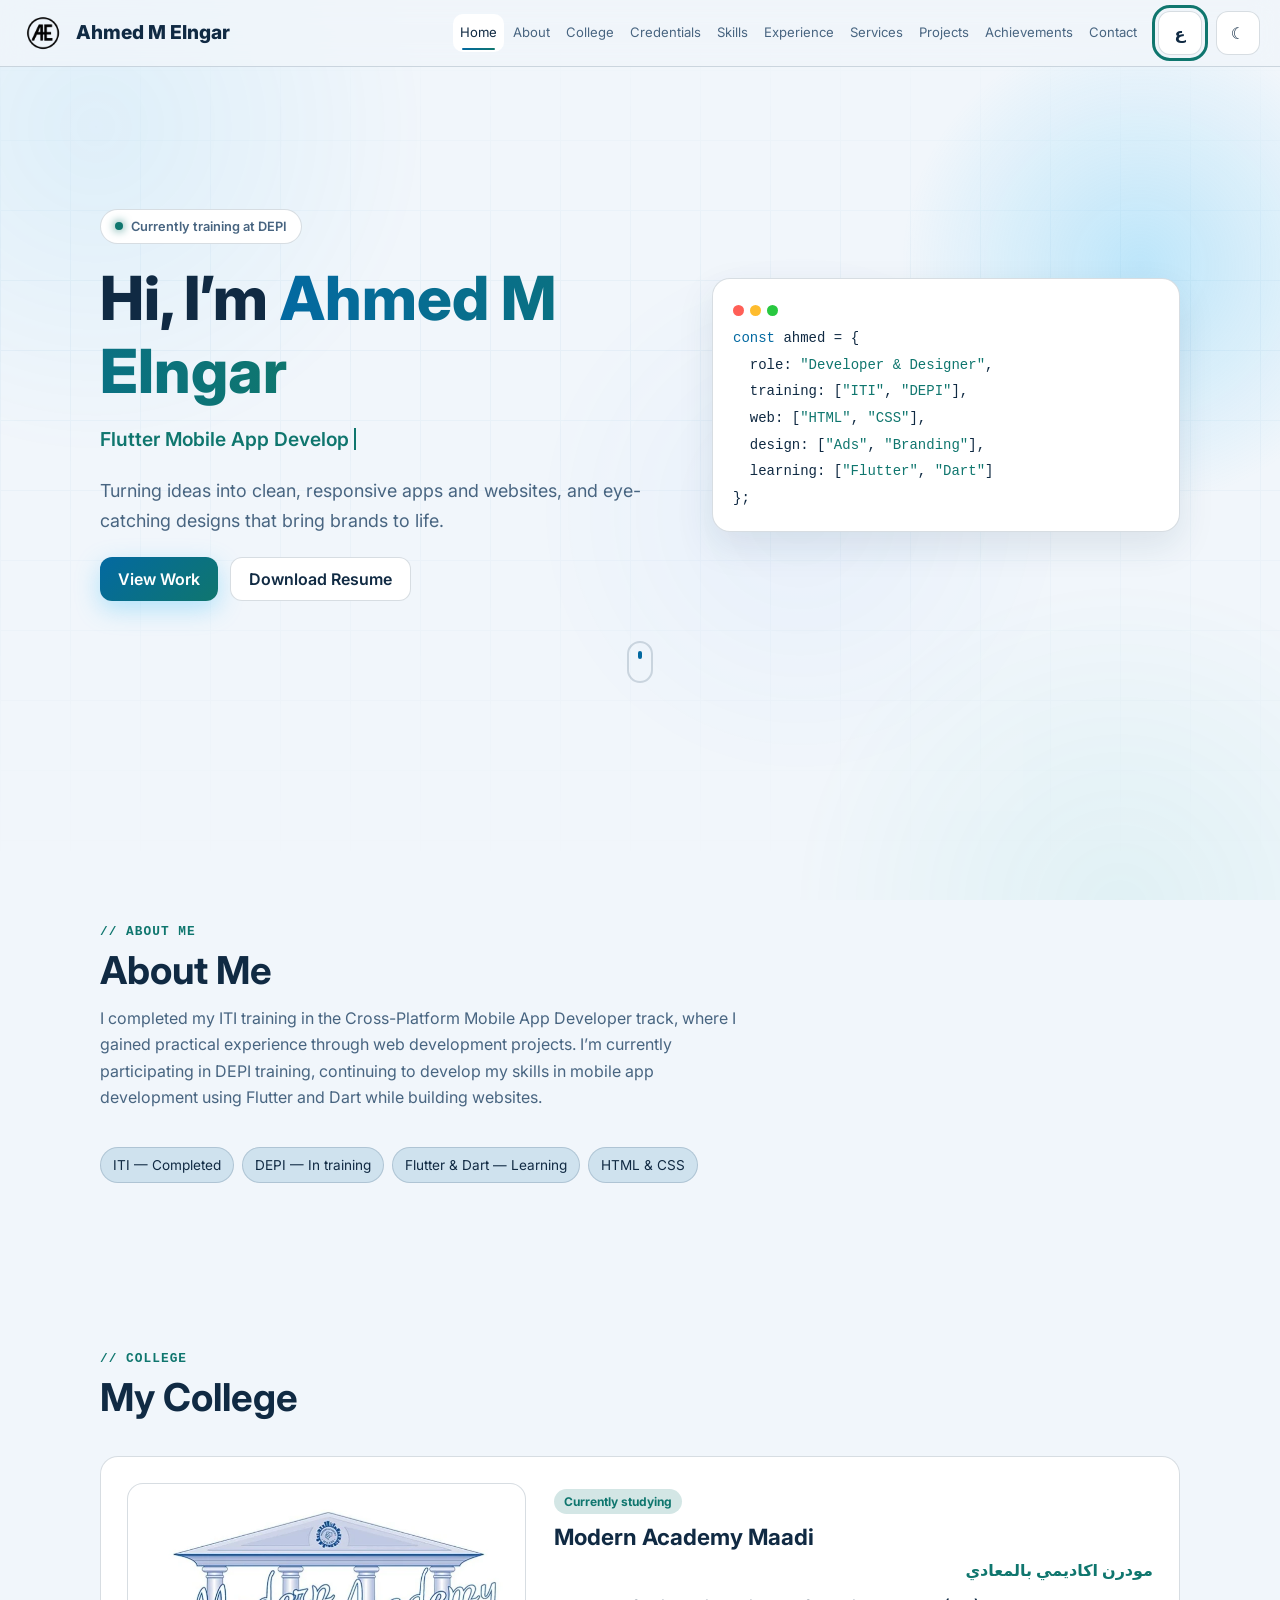
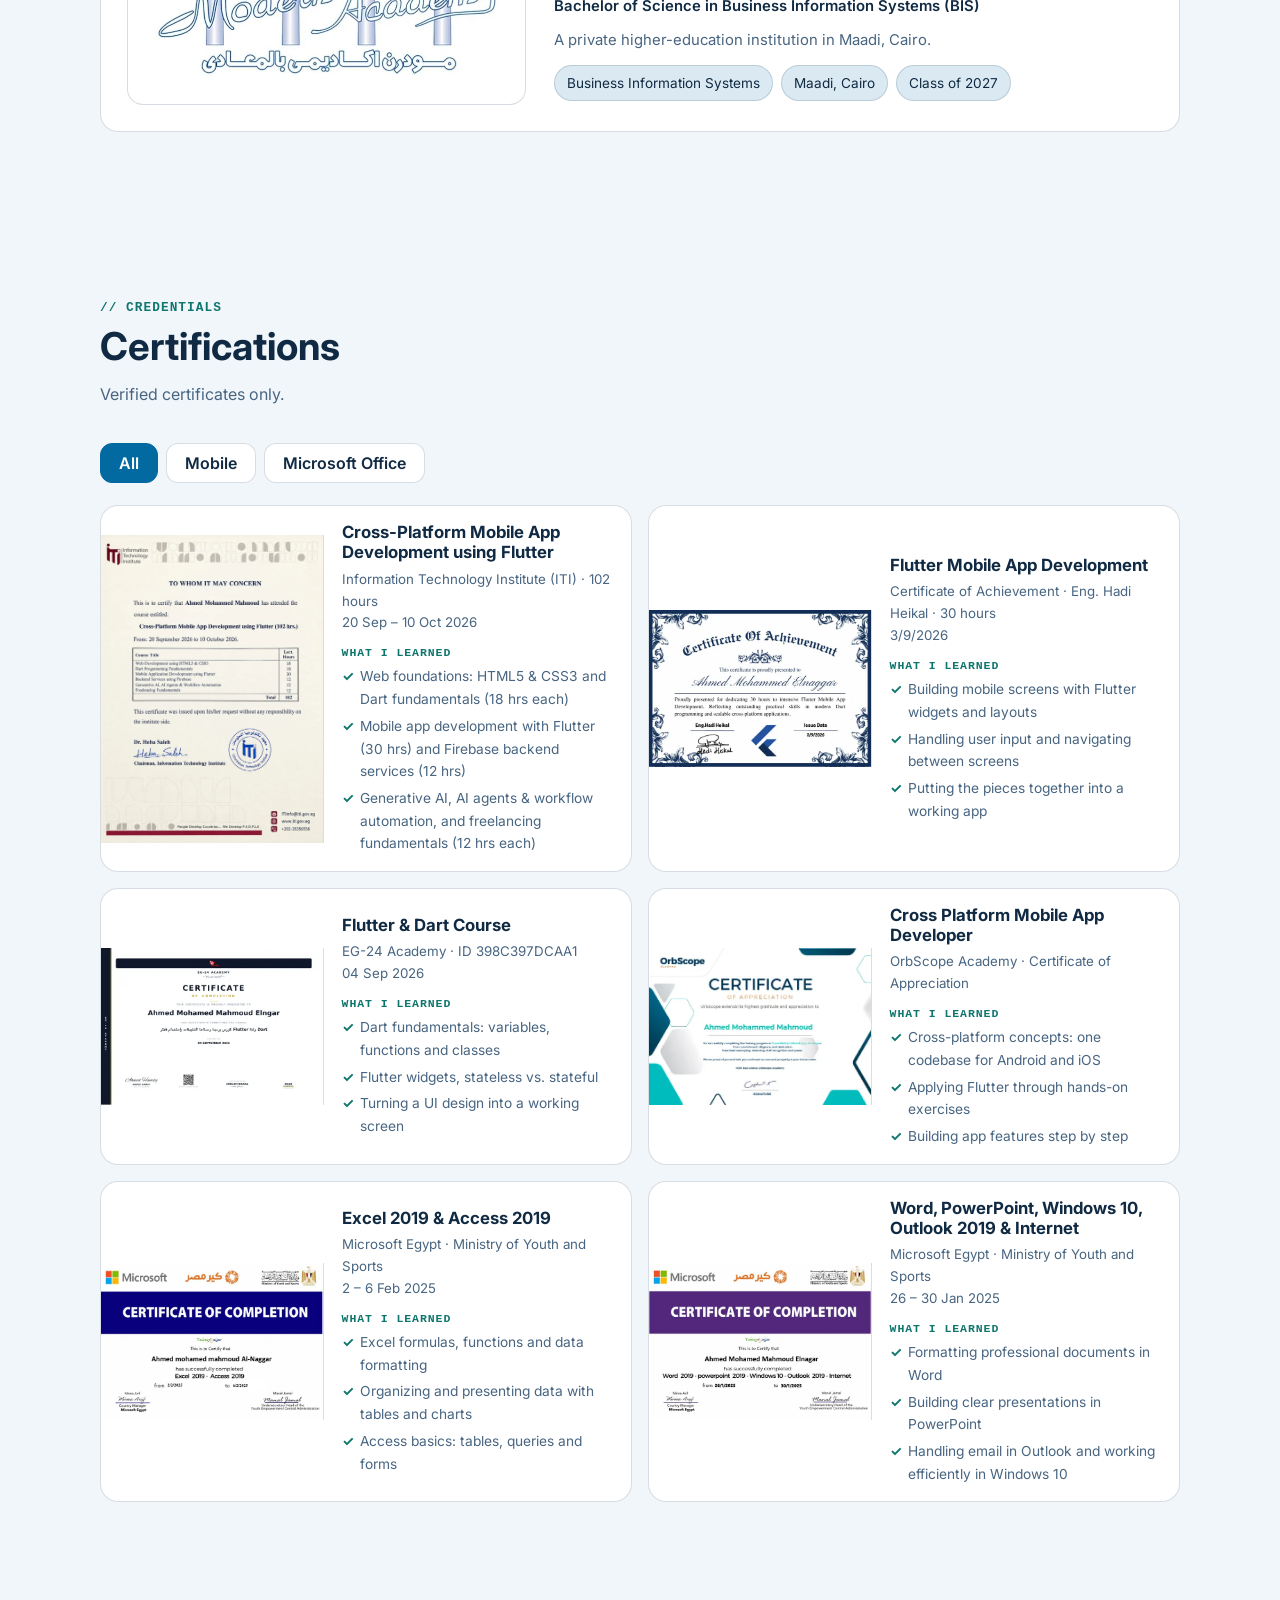
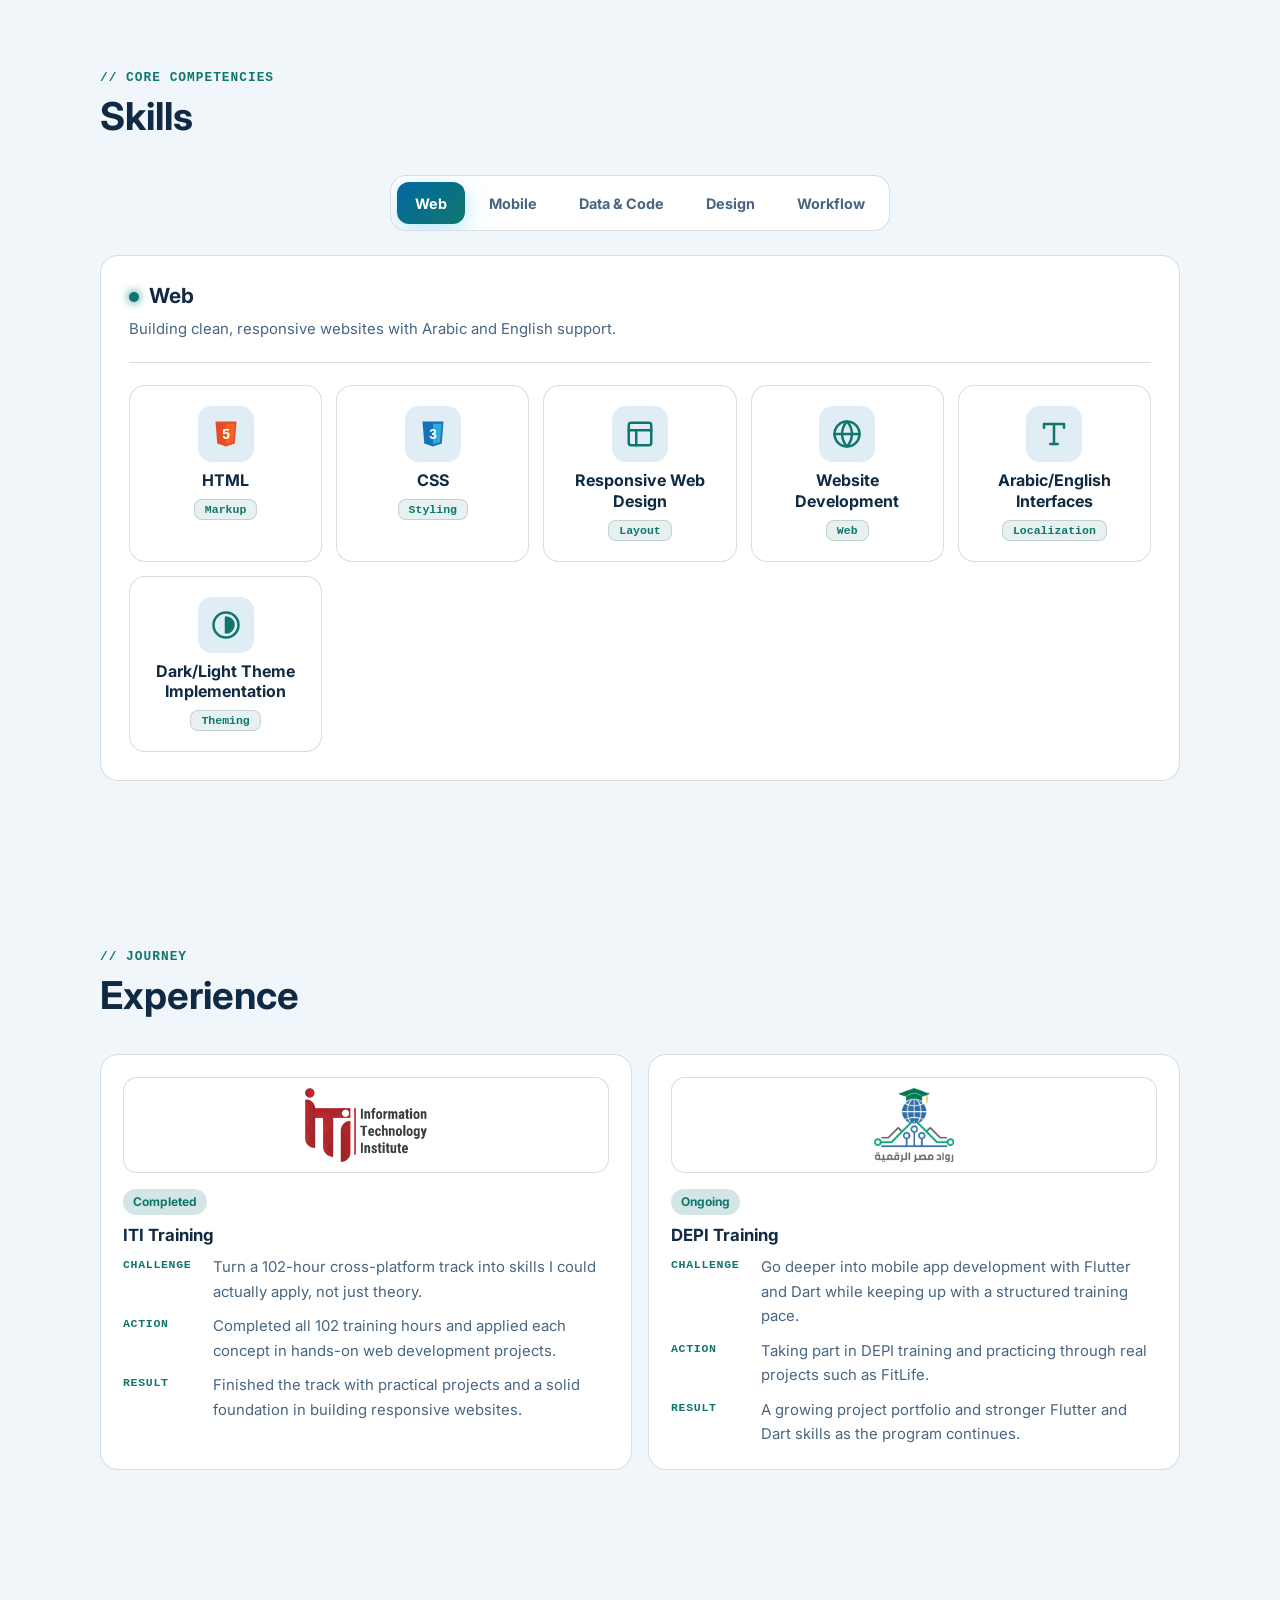
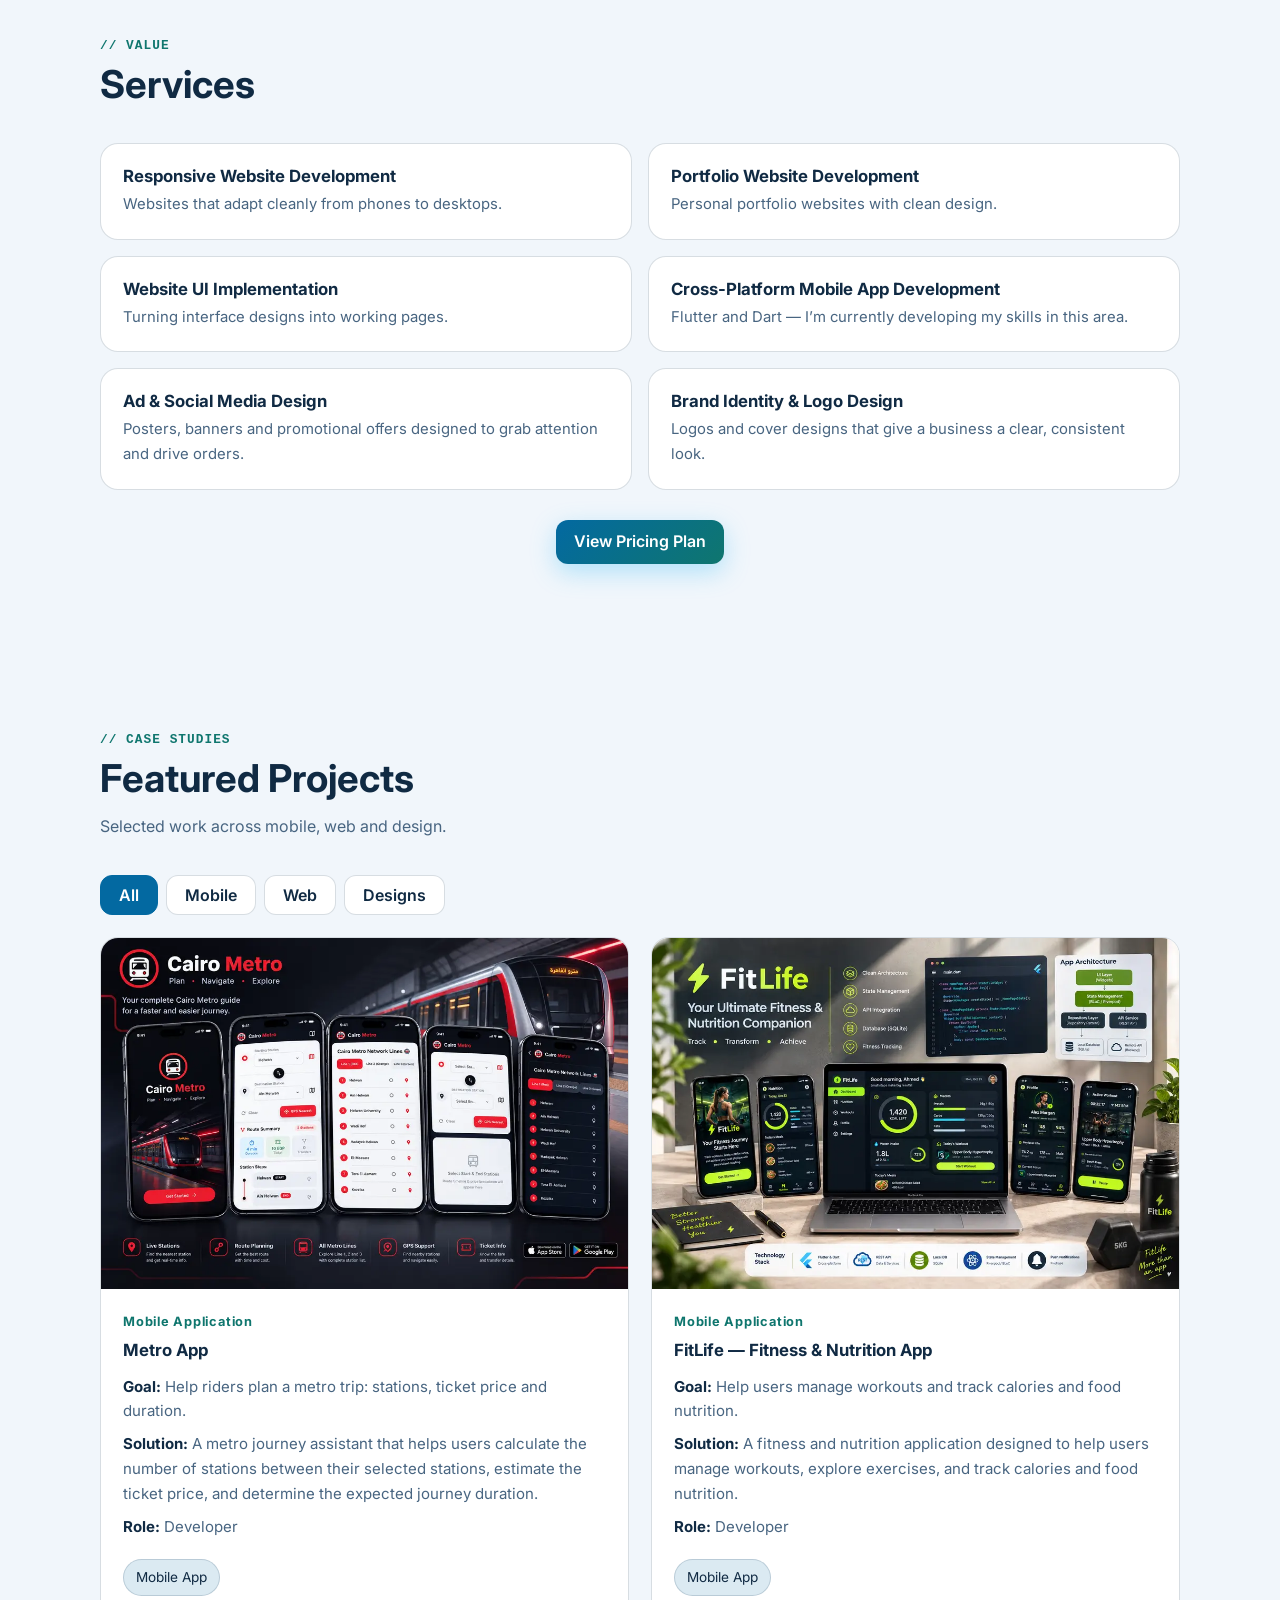
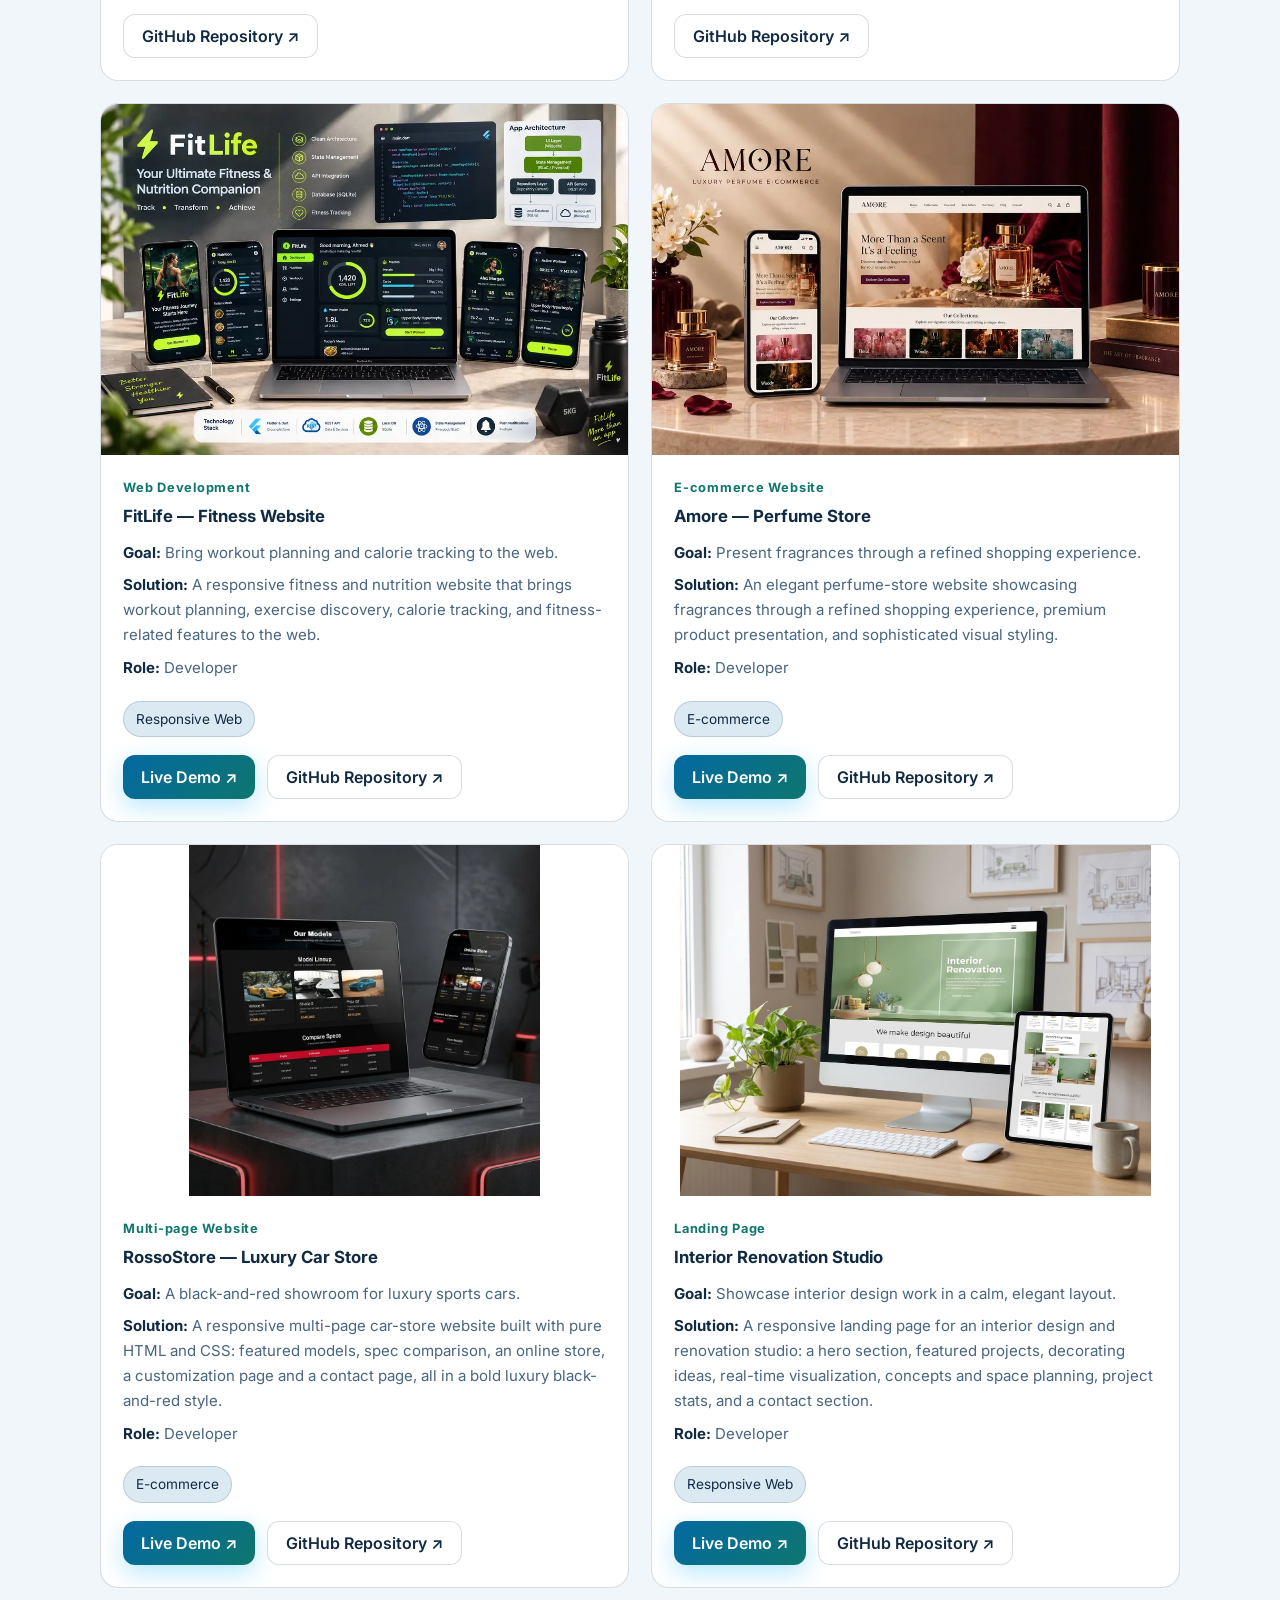
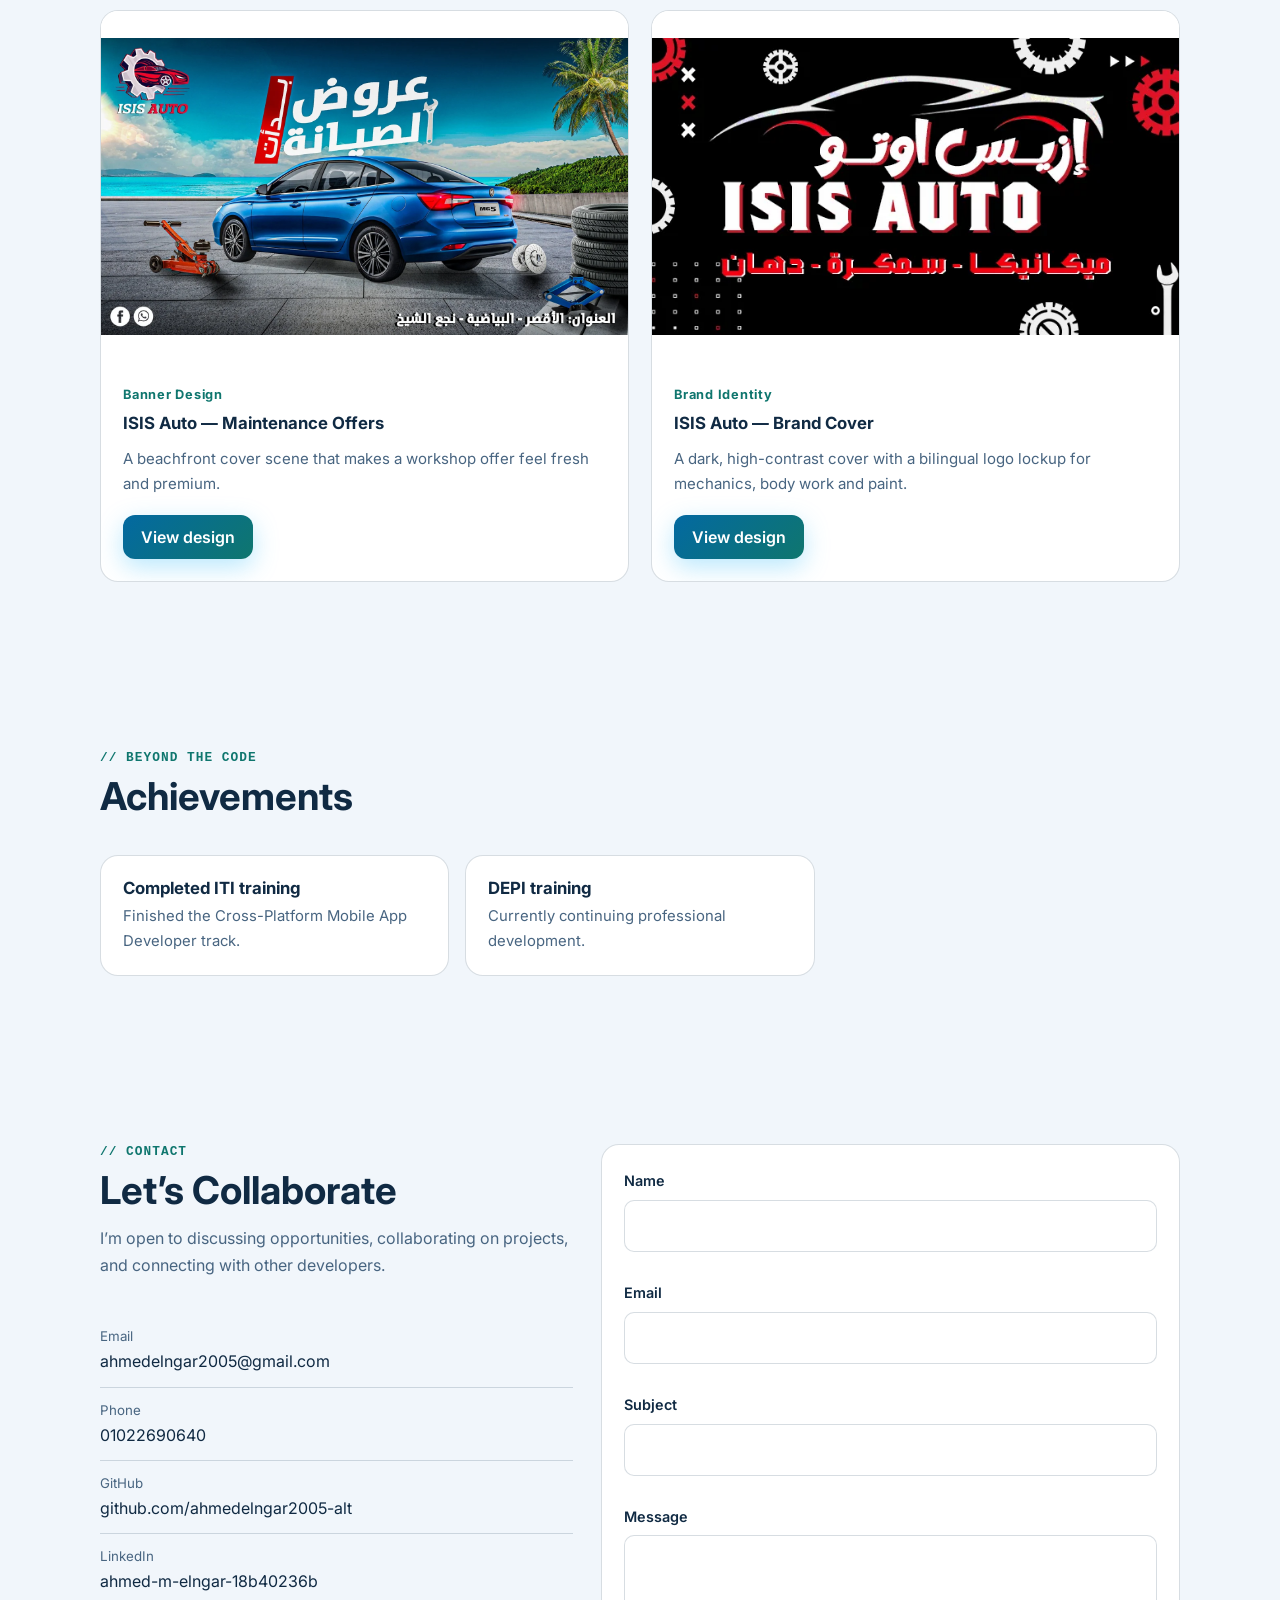
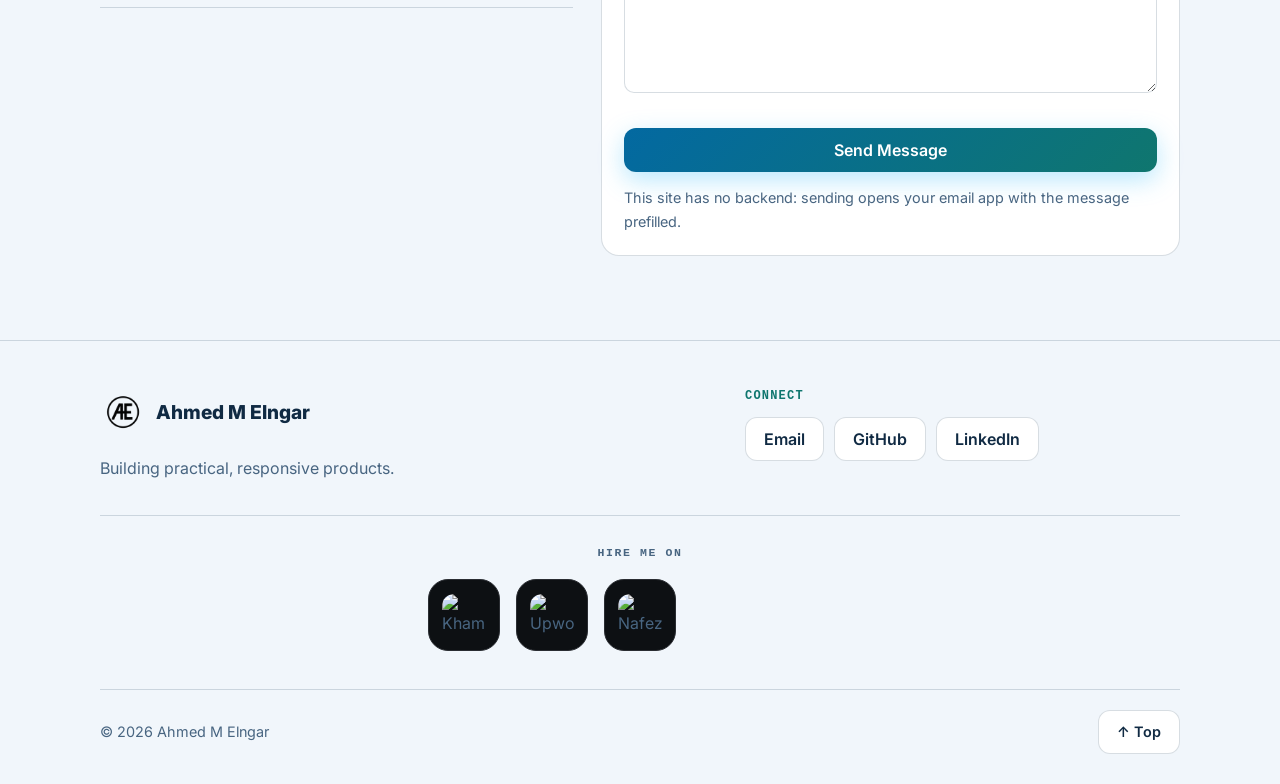
==== commit 1054bb61: "Duplicate platform icons section in index.html" ====
--- a/index.html
+++ b/index.html
@@ -77,7 +77,7 @@
 
 <div><h4 data-i="ft_c"></h4><div class="fs"><a class="btn" href="mailto:ahmedelngar2005@gmail.com" data-i="em"></a><a class="btn" href="https://github.com/ahmedelngar2005-alt" target="_blank" rel="noopener noreferrer">GitHub</a><a class="btn" href="https://www.linkedin.com/in/ahmed-m-elngar-18b40236b/" target="_blank" rel="noopener noreferrer">LinkedIn</a></div></div>
 </div>
-<div class="fp"><h4 data-i="ft_f"></h4><div class="platform-icons"><a class="platform-icon" href="https://khamsat.com/user/ahmedelngar1" target="_blank" rel="noopener noreferrer" aria-label="Khamsat" title="Khamsat"><img class="platform-logo" src="https://www.google.com/s2/favicons?domain=khamsat.com&amp;sz=128" alt="Khamsat" width="44" height="44" loading="lazy"></a><a class="platform-icon" href="https://www.upwork.com/freelancers/~012d4d724fa2e84ea4?mp_source=share" target="_blank" rel="noopener noreferrer" aria-label="Upwork" title="Upwork"><img class="platform-logo" src="https://www.google.com/s2/favicons?domain=upwork.com&amp;sz=128" alt="Upwork" width="44" height="44" loading="lazy"></a><a class="platform-icon" href="https://nafezly.com/u/ahmed_m_elngar" target="_blank" rel="noopener noreferrer" aria-label="Nafezly" title="Nafezly"><img class="platform-logo" src="https://www.google.com/s2/favicons?domain=nafezly.com&amp;sz=128" alt="Nafezly" width="44" height="44" loading="lazy"></a><a class="platform-icon" href="https://kafiil.com/u/ahmed_m_elngar" target="_blank" rel="noopener noreferrer" aria-label="Kafiil" title="Kafiil"><img class="platform-logo" src="https://www.google.com/s2/favicons?domain=kafiil.com&amp;sz=128" alt="Kafiil" width="44" height="44" loading="lazy"></a></div></div>
+<div class="fp"><h4 data-i="ft_f"></h4><div class="platform-icons"><a class="platform-icon" href="https://khamsat.com/user/ahmedelngar1" target="_blank" rel="noopener noreferrer" aria-label="Khamsat" title="Khamsat"><img class="platform-logo" src="https://www.google.com/s2/favicons?domain=khamsat.com&amp;sz=128" alt="Khamsat" width="44" height="44" loading="lazy"></a><a class="platform-icon" href="https://www.upwork.com/freelancers/~012d4d724fa2e84ea4?mp_source=share" target="_blank" rel="noopener noreferrer" aria-label="Upwork" title="Upwork"><img class="platform-logo" src="https://www.google.com/s2/favicons?domain=upwork.com&amp;sz=128" alt="Upwork" width="44" height="44" loading="lazy"></a><a class="platform-icon" href="https://nafezly.com/u/ahmed_m_elngar" target="_blank" rel="noopener noreferrer" aria-label="Nafezly" title="Nafezly"><img class="platform-logo" src="https://www.google.com/s2/favicons?domain=nafezly.com&amp;sz=128" alt="Nafezly" width="44" height="44" loading="lazy"></a></div></div>
 <div class="fbar"><div>© <span id="yr"></span> <span data-i="nm"></span></div><a class="btn" href="#home" data-i="top" aria-label="Back to top"></a></div></div></footer>
 
 <dialog id="cm" aria-labelledby="cmt"><button class="ic x" id="cmx" type="button" aria-label="Close / إغلاق">✕</button>
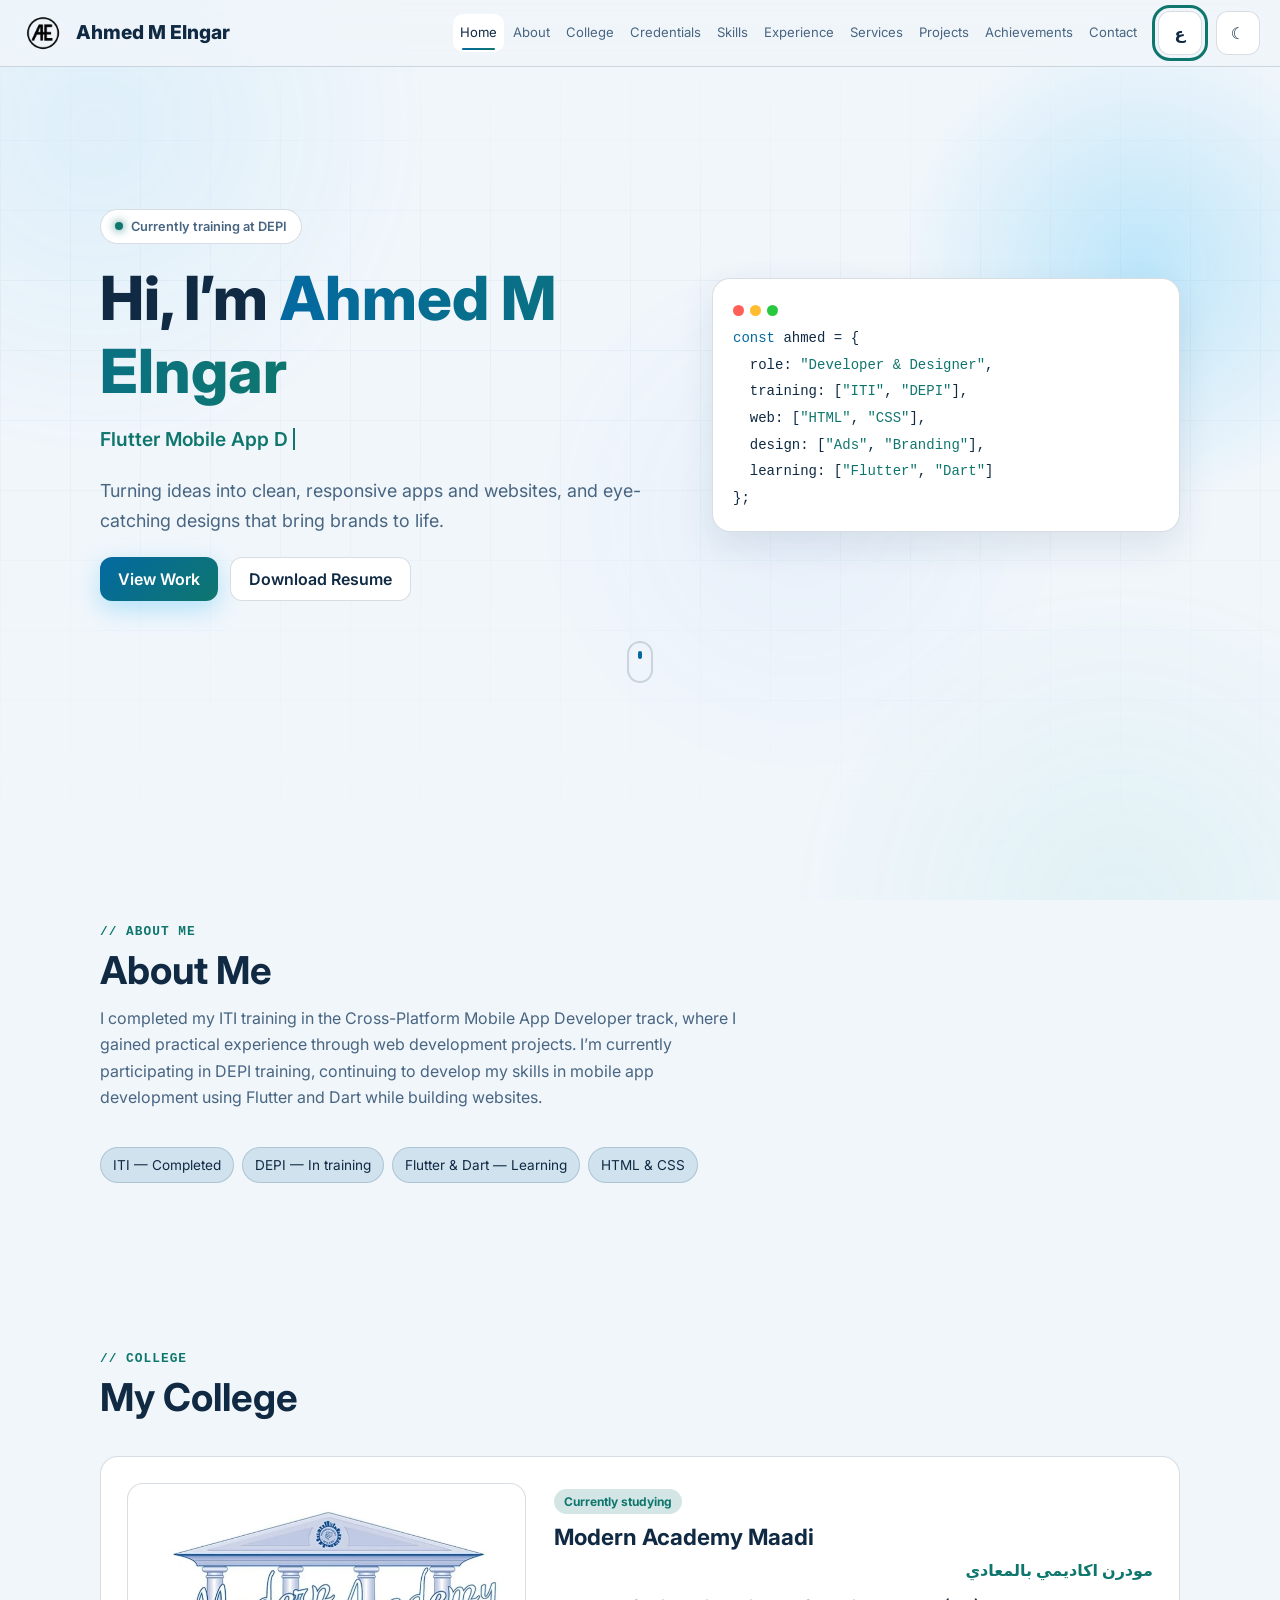
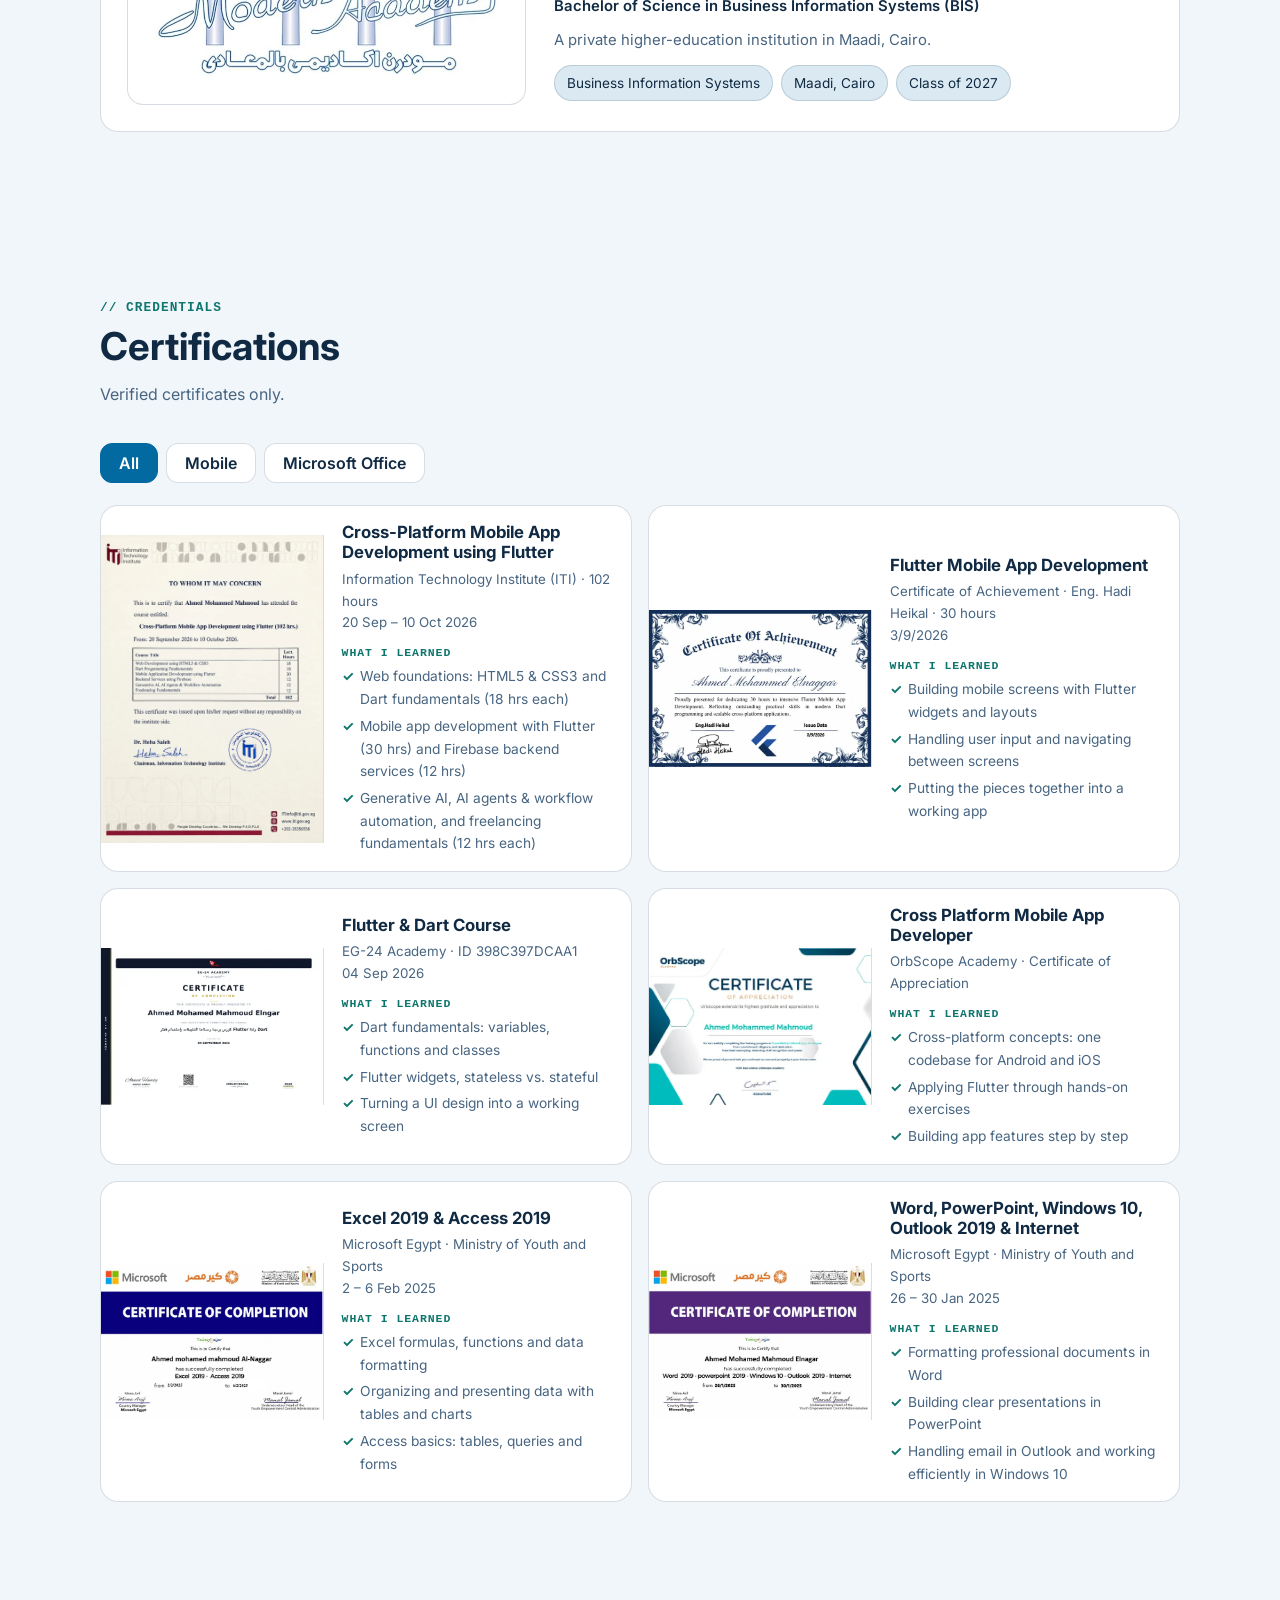
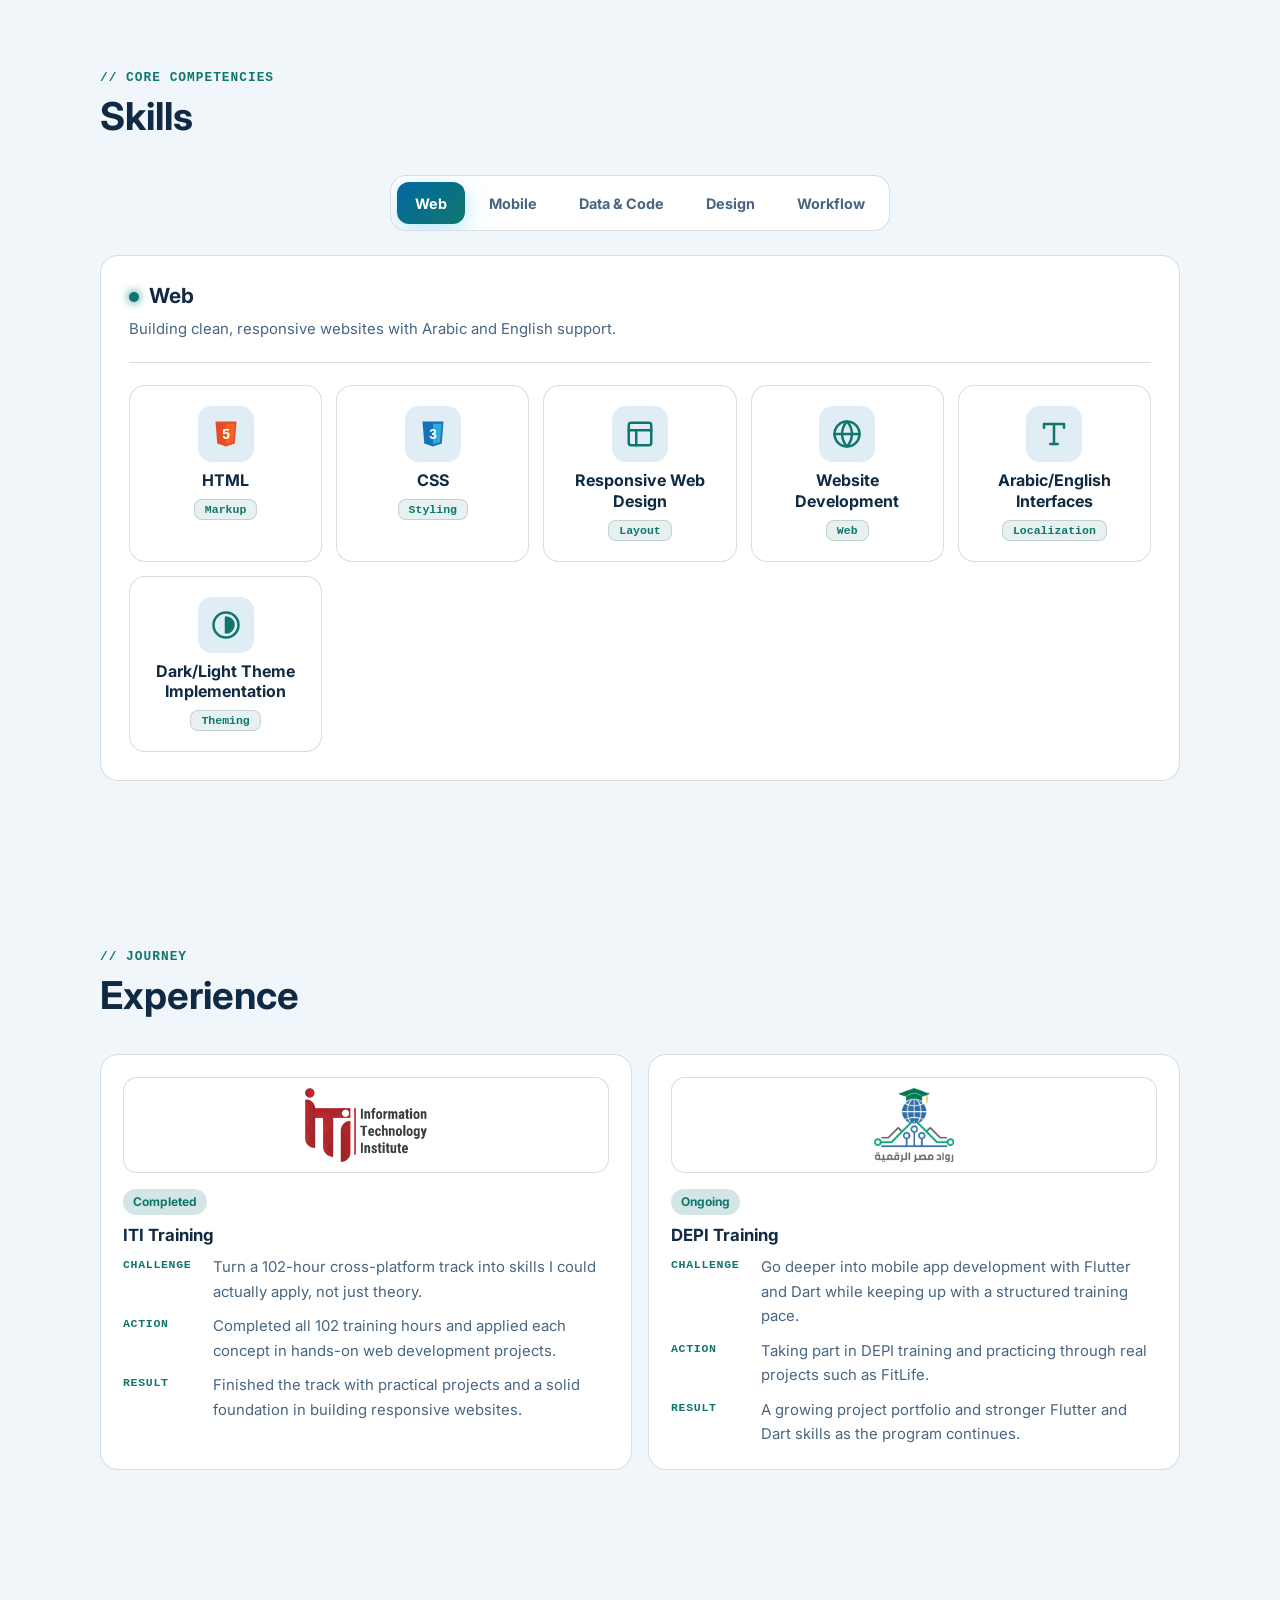
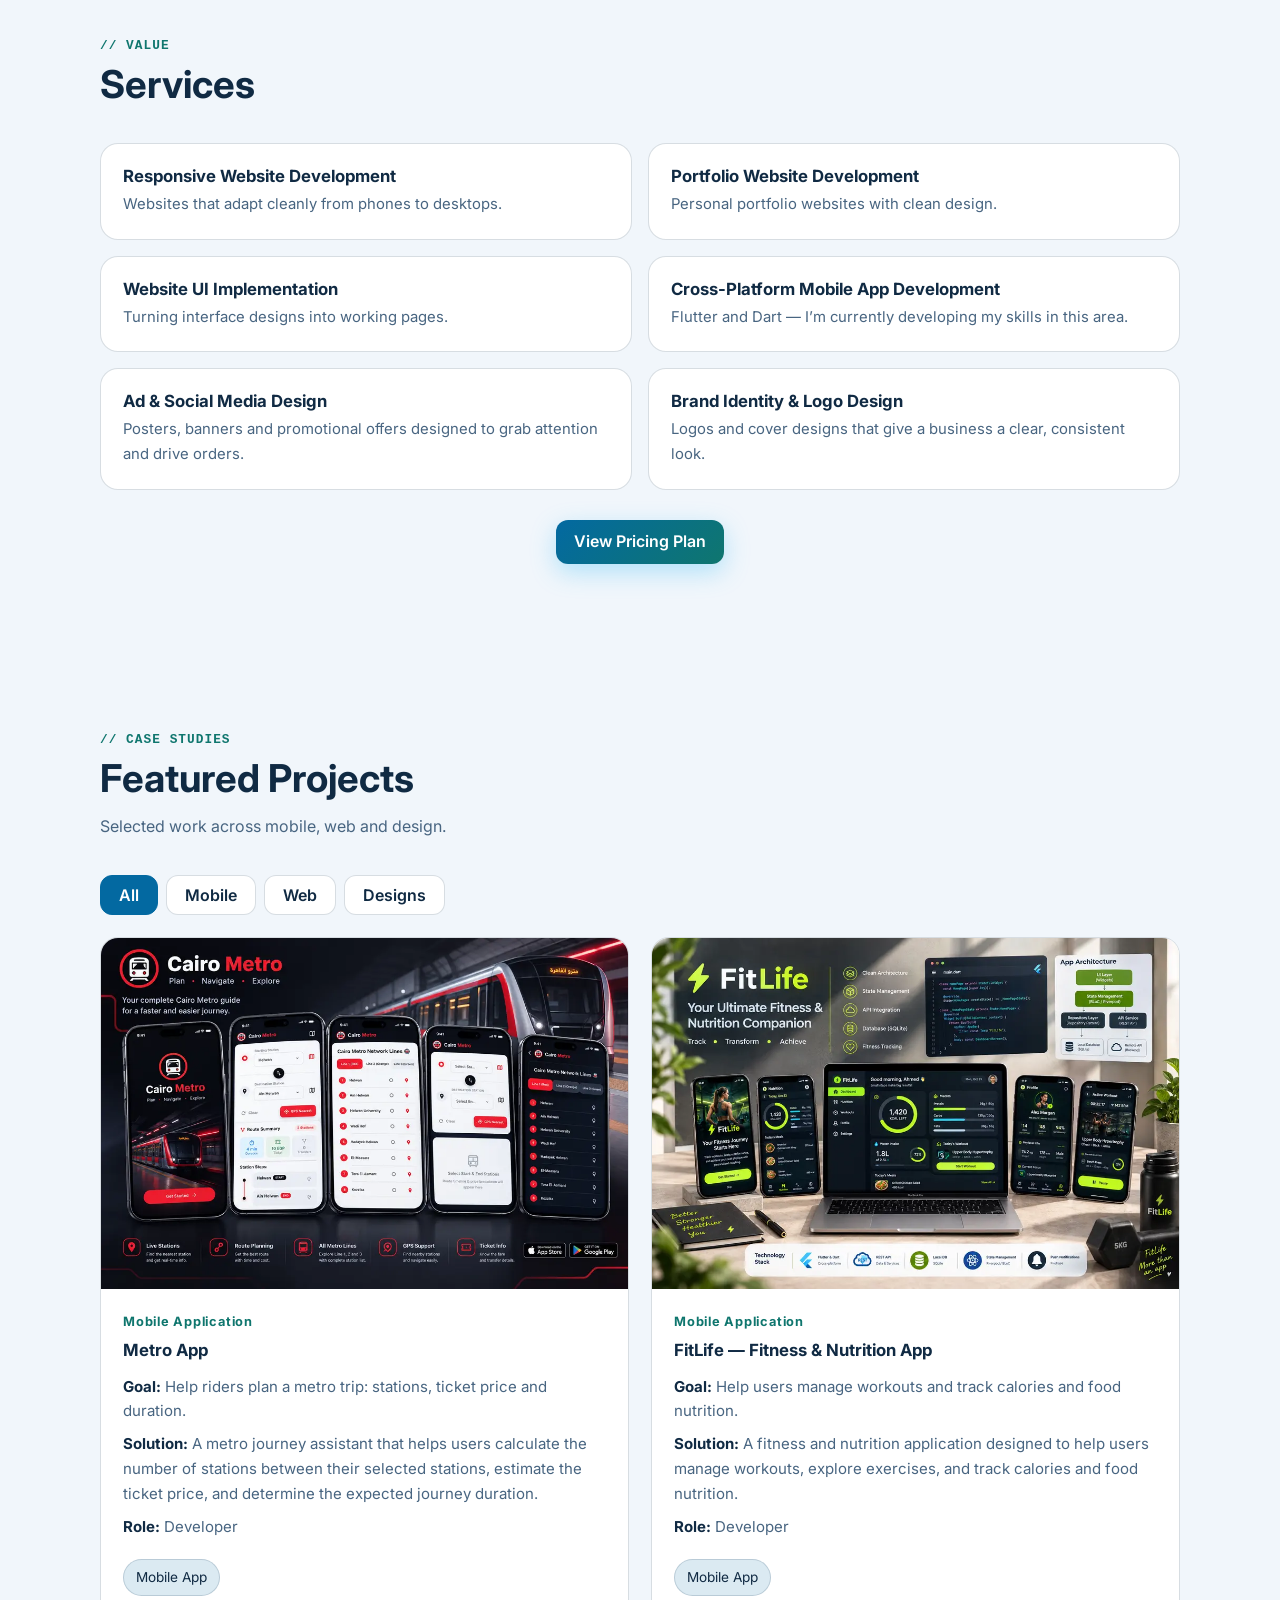
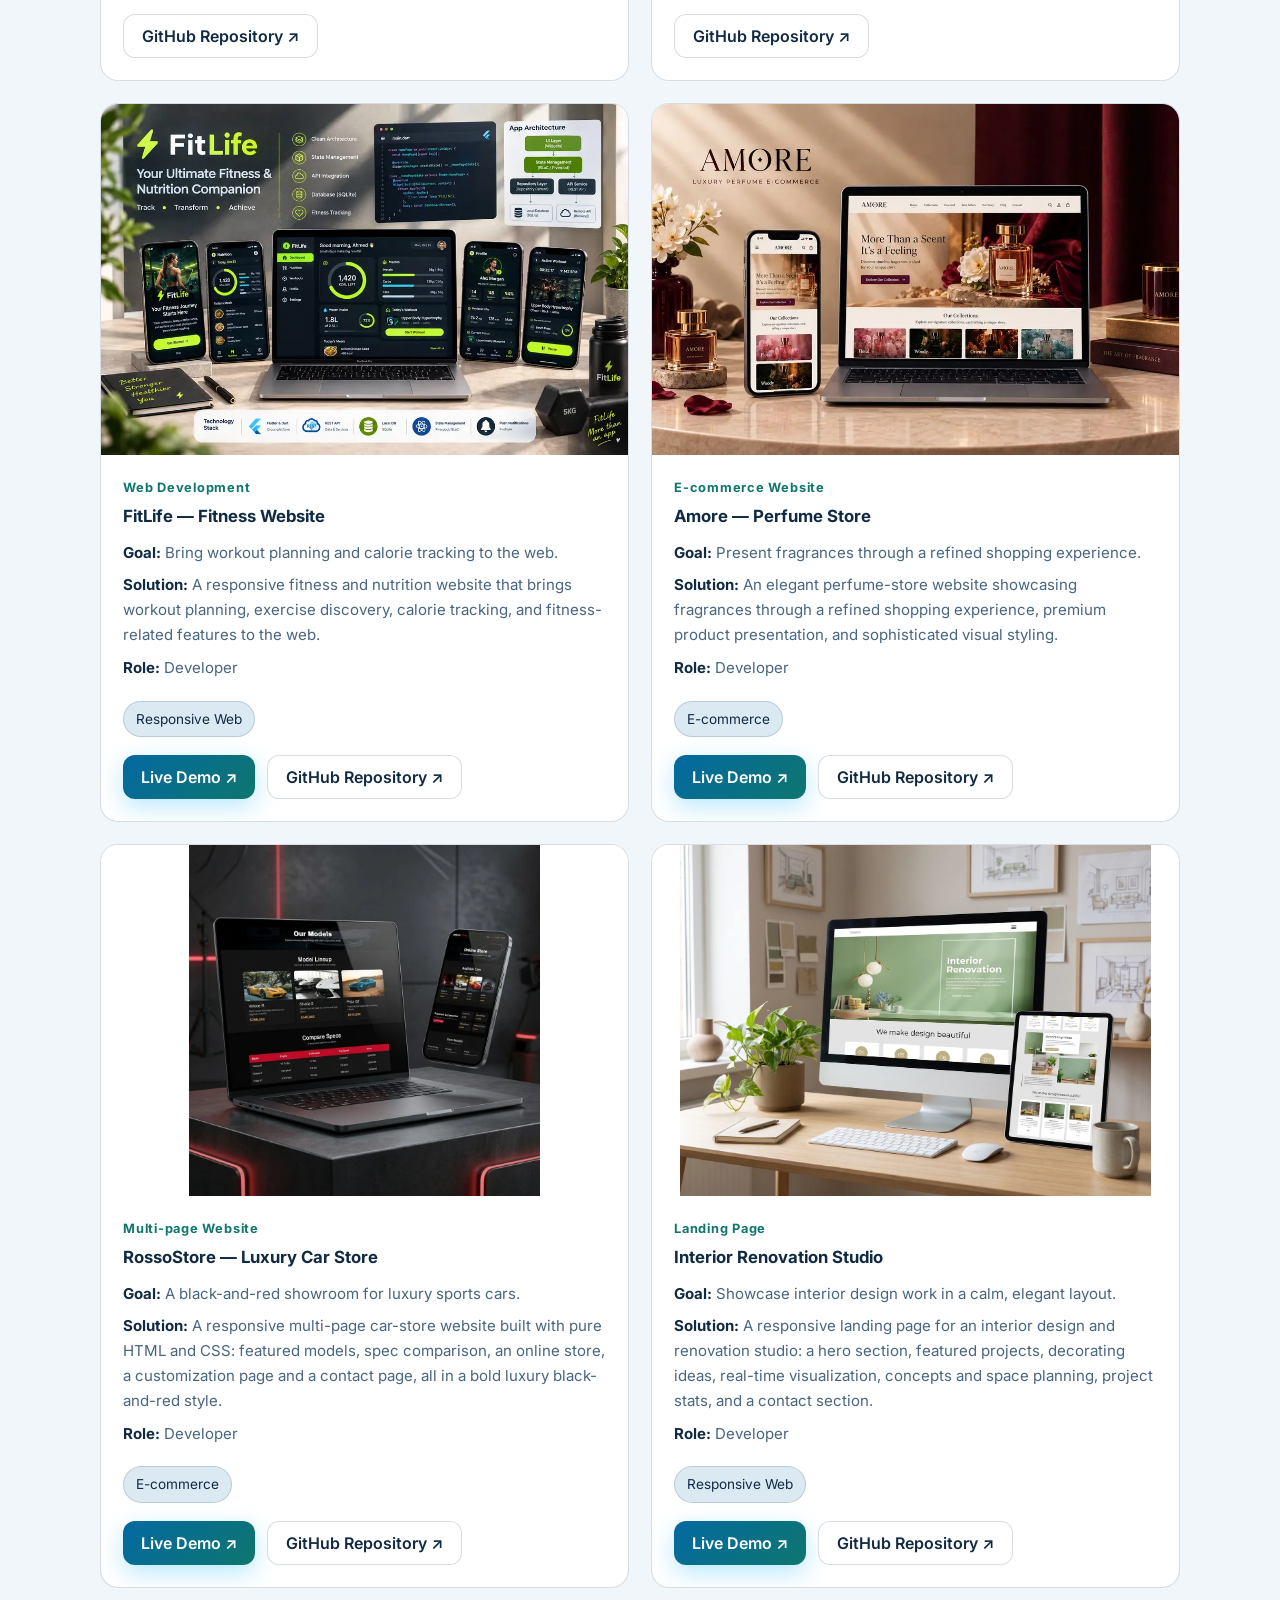
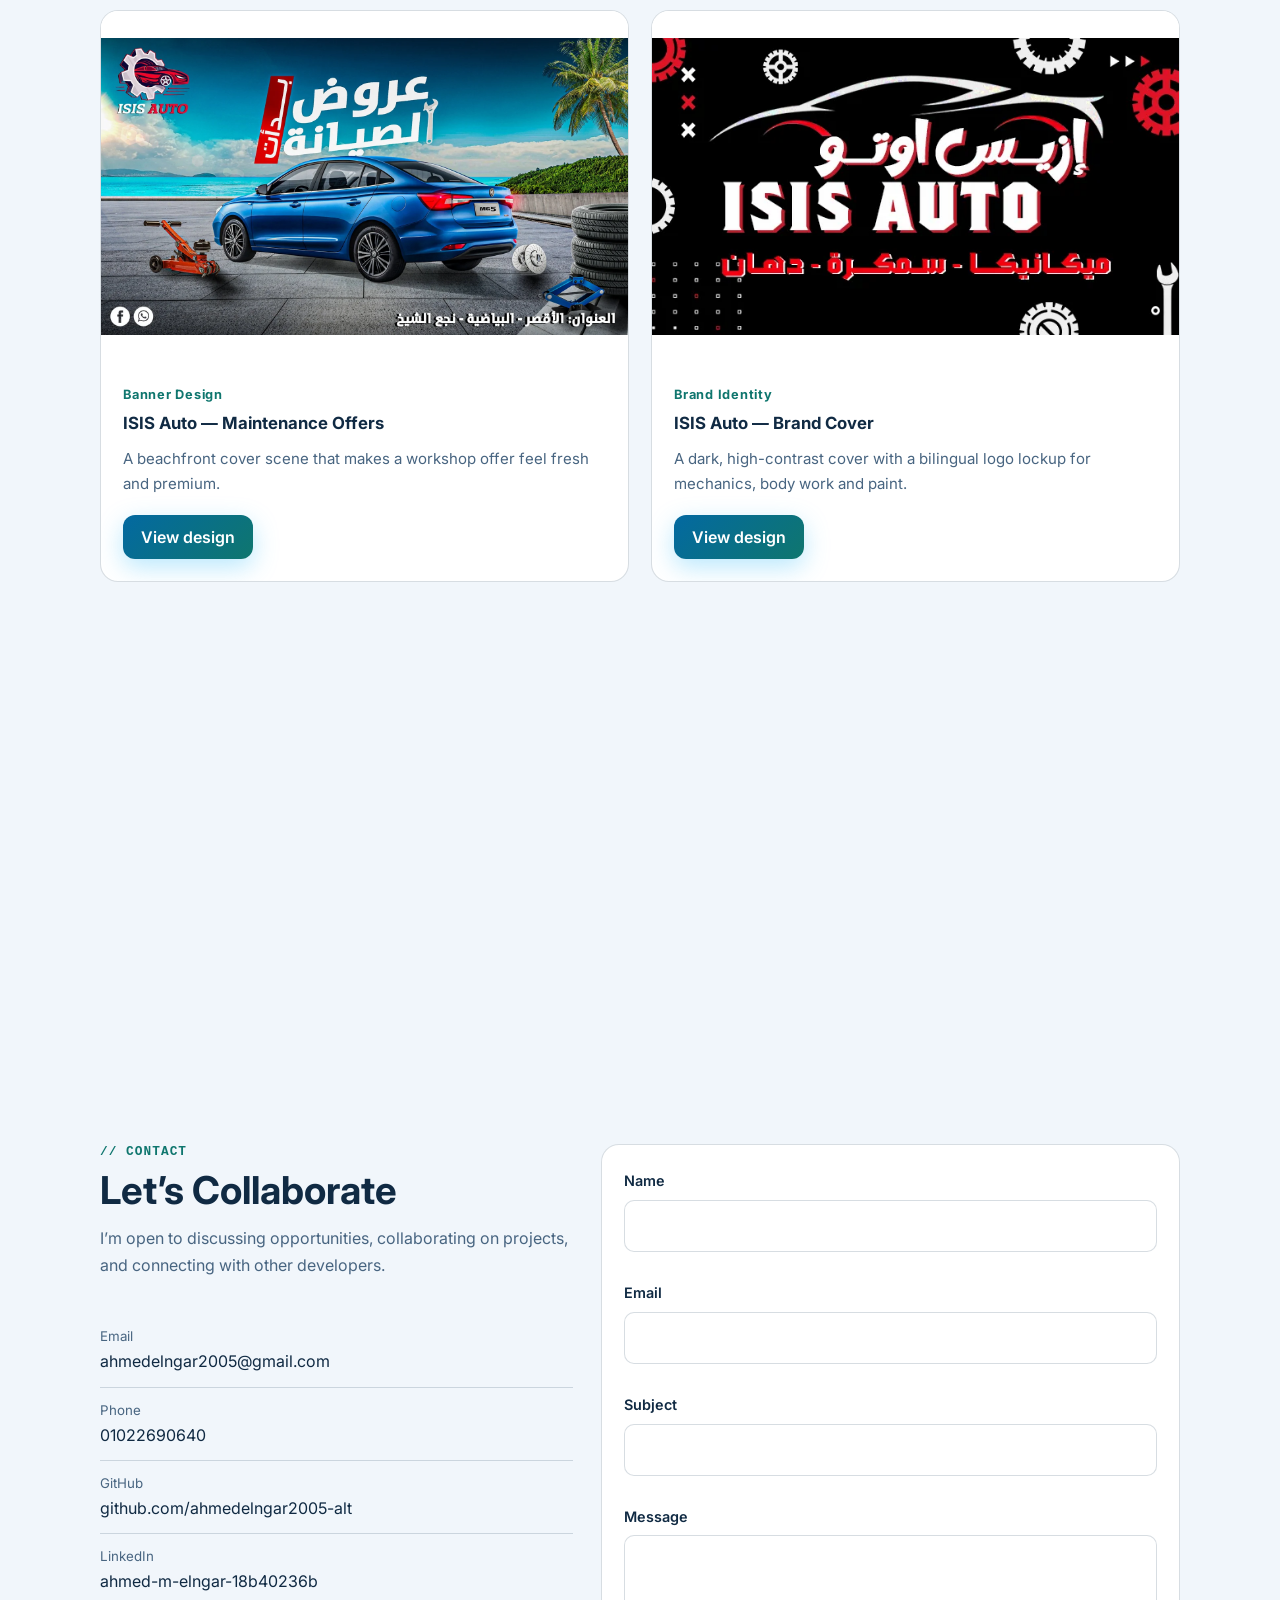
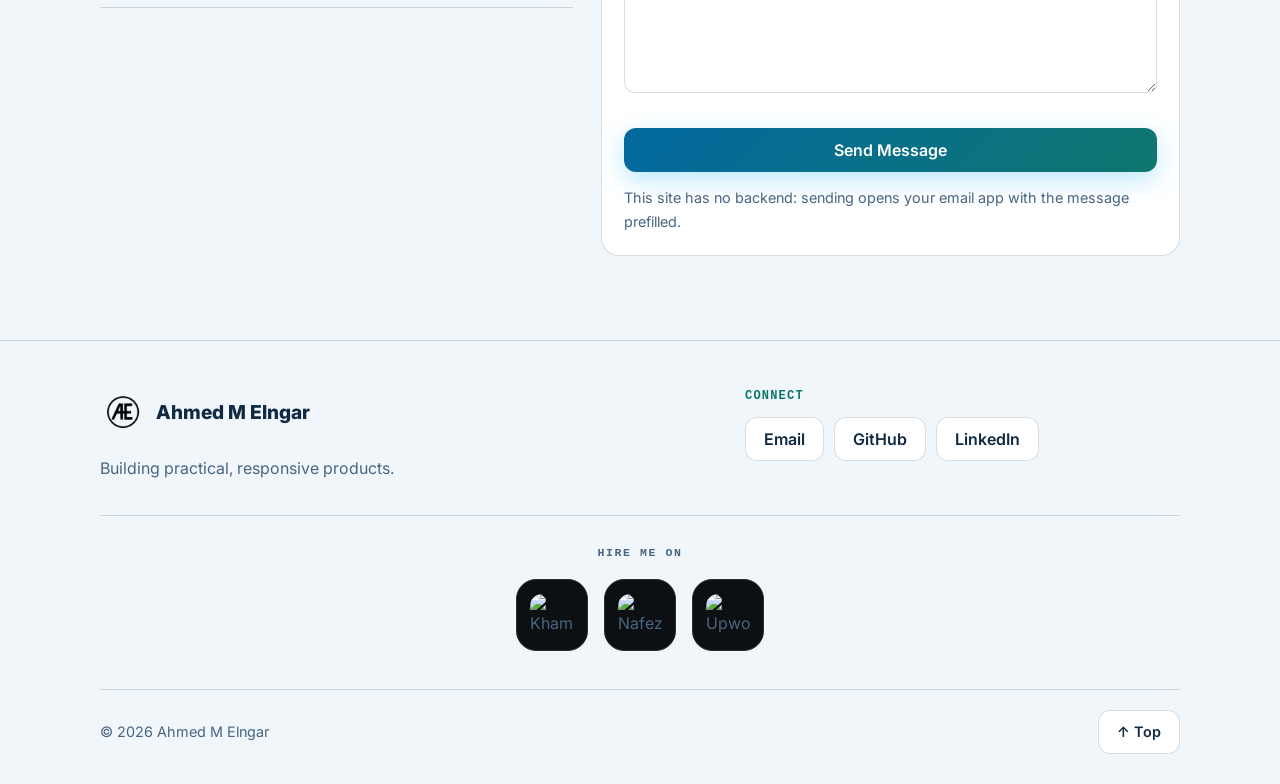
==== commit d733e318: "Add files via upload" ====
--- a/index.html
+++ b/index.html
@@ -77,7 +77,7 @@
 
 <div><h4 data-i="ft_c"></h4><div class="fs"><a class="btn" href="mailto:ahmedelngar2005@gmail.com" data-i="em"></a><a class="btn" href="https://github.com/ahmedelngar2005-alt" target="_blank" rel="noopener noreferrer">GitHub</a><a class="btn" href="https://www.linkedin.com/in/ahmed-m-elngar-18b40236b/" target="_blank" rel="noopener noreferrer">LinkedIn</a></div></div>
 </div>
-<div class="fp"><h4 data-i="ft_f"></h4><div class="platform-icons"><a class="platform-icon" href="https://khamsat.com/user/ahmedelngar1" target="_blank" rel="noopener noreferrer" aria-label="Khamsat" title="Khamsat"><img class="platform-logo" src="https://www.google.com/s2/favicons?domain=khamsat.com&amp;sz=128" alt="Khamsat" width="44" height="44" loading="lazy"></a><a class="platform-icon" href="https://www.upwork.com/freelancers/~012d4d724fa2e84ea4?mp_source=share" target="_blank" rel="noopener noreferrer" aria-label="Upwork" title="Upwork"><img class="platform-logo" src="https://www.google.com/s2/favicons?domain=upwork.com&amp;sz=128" alt="Upwork" width="44" height="44" loading="lazy"></a><a class="platform-icon" href="https://nafezly.com/u/ahmed_m_elngar" target="_blank" rel="noopener noreferrer" aria-label="Nafezly" title="Nafezly"><img class="platform-logo" src="https://www.google.com/s2/favicons?domain=nafezly.com&amp;sz=128" alt="Nafezly" width="44" height="44" loading="lazy"></a></div></div>
+<div class="fp"><h4 data-i="ft_f"></h4><div class="platform-icons"><a class="platform-icon" href="https://khamsat.com/user/ahmedelngar1" target="_blank" rel="noopener noreferrer" aria-label="Khamsat" title="Khamsat"><img class="platform-logo" src="https://www.google.com/s2/favicons?domain=khamsat.com&amp;sz=128" alt="Khamsat" width="44" height="44" loading="lazy"></a><a class="platform-icon" href="https://nafezly.com/u/ahmed_m_elngar" target="_blank" rel="noopener noreferrer" aria-label="Nafezly" title="Nafezly"><img class="platform-logo" src="https://www.google.com/s2/favicons?domain=nafezly.com&amp;sz=128" alt="Nafezly" width="44" height="44" loading="lazy"></a><a class="platform-icon" href="https://www.upwork.com/freelancers/~012d4d724fa2e84ea4?mp_source=share" target="_blank" rel="noopener noreferrer" aria-label="Upwork" title="Upwork"><img class="platform-logo" src="https://www.google.com/s2/favicons?domain=upwork.com&amp;sz=128" alt="Upwork" width="44" height="44" loading="lazy"></a></div></div>
 <div class="fbar"><div>© <span id="yr"></span> <span data-i="nm"></span></div><a class="btn" href="#home" data-i="top" aria-label="Back to top"></a></div></div></footer>
 
 <dialog id="cm" aria-labelledby="cmt"><button class="ic x" id="cmx" type="button" aria-label="Close / إغلاق">✕</button>
--- a/src/styles.css
+++ b/src/styles.css
@@ -223,7 +223,7 @@
 @media(prefers-reduced-motion:reduce){.site-intro{display:none}.intro-playing{overflow:auto}.intro-playing>header,.intro-playing>main,.intro-playing>footer{visibility:visible}}
 
 /* Freelance platform logos: 5 tiles that always fit on one row */
-.platform-icons{display:grid;grid-template-columns:repeat(5,minmax(0,72px));justify-content:center;gap:clamp(8px,2.5vw,16px);direction:ltr;margin:20px auto 38px;padding-inline:4px}
+.platform-icons{display:grid;grid-template-columns:repeat(3,minmax(0,72px));justify-content:center;gap:clamp(8px,2.5vw,16px);direction:ltr;margin:20px auto 38px;padding-inline:4px}
 .platform-icon{display:grid;place-items:center;width:100%;aspect-ratio:1/1;background:#0d1013;border:1px solid #2a2d32;border-radius:clamp(14px,3.5vw,20px);transition:transform .2s,border-color .2s,box-shadow .2s}
 a.platform-icon:hover,a.platform-icon:focus-visible{transform:translateY(-4px);border-color:var(--ac);box-shadow:0 8px 24px rgba(56,189,248,.14)}
 .platform-logo{display:block;width:62%;height:62%;object-fit:contain;border-radius:12px}
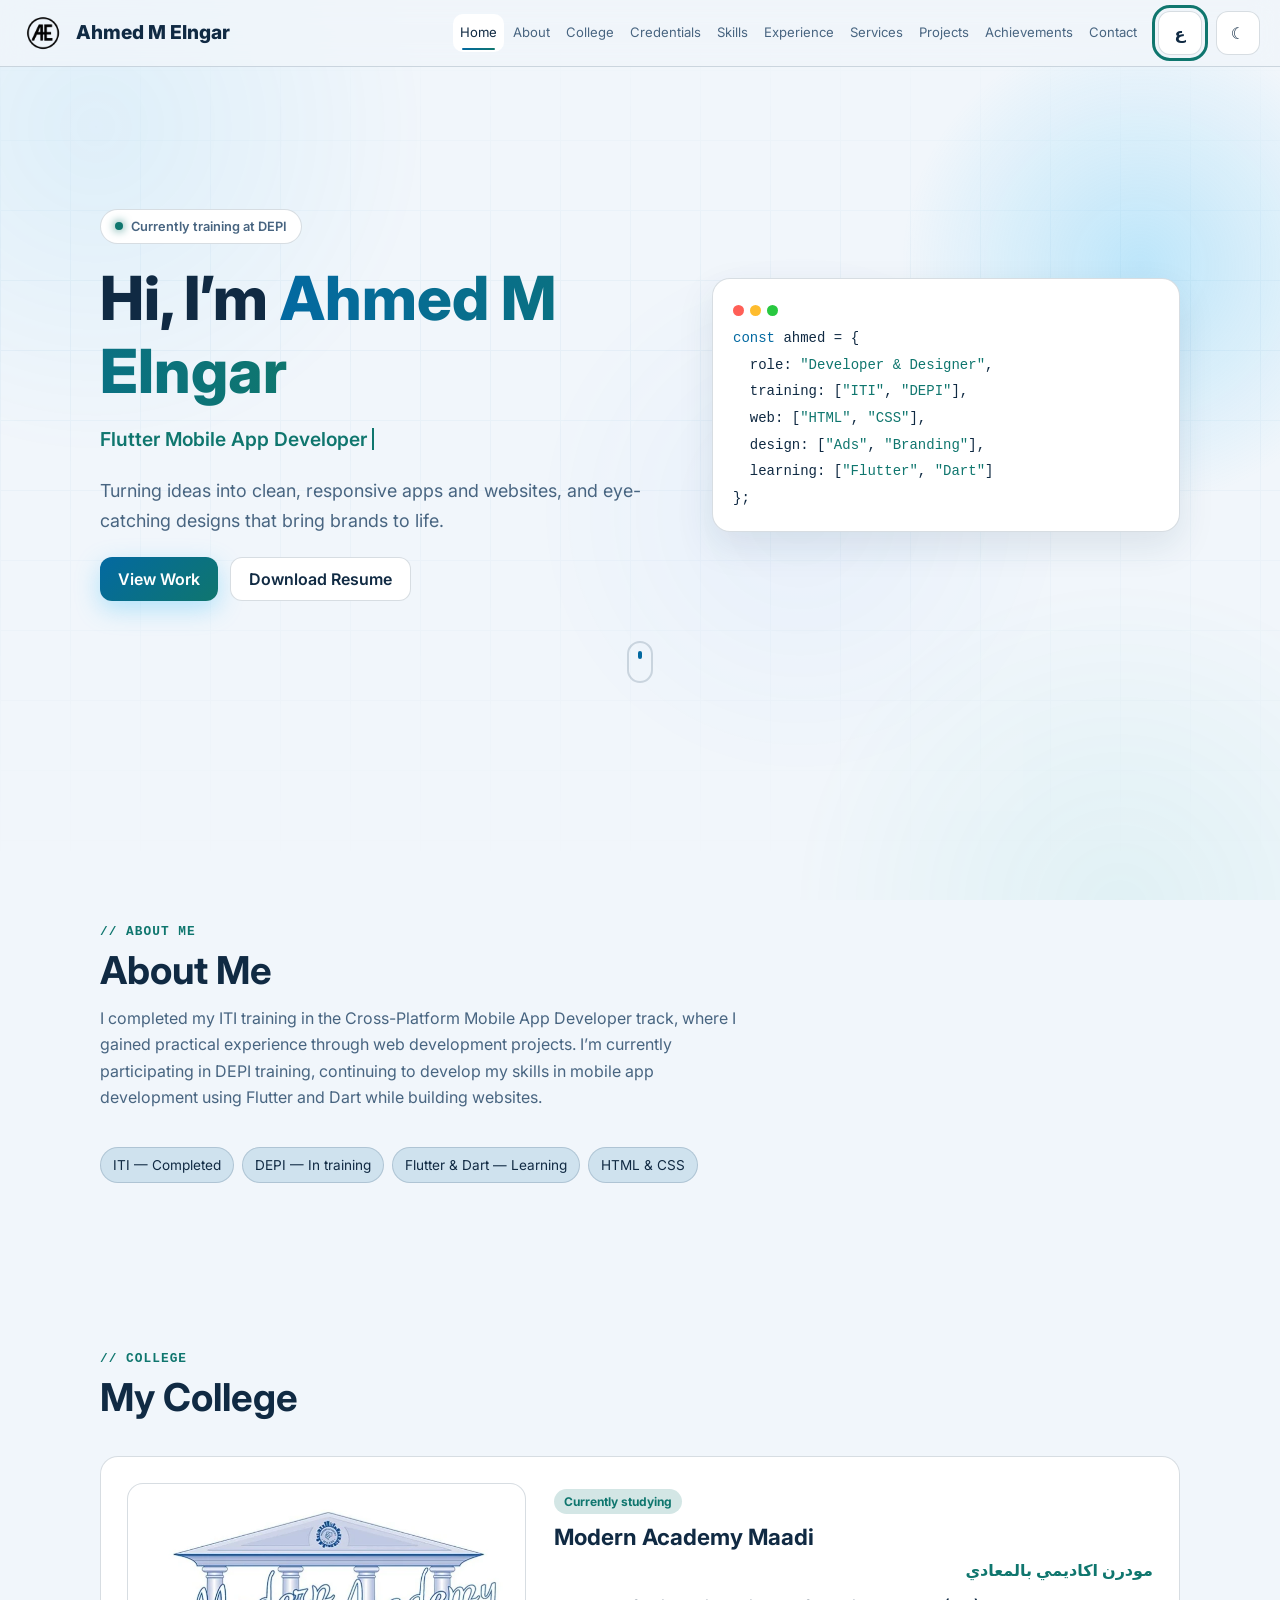
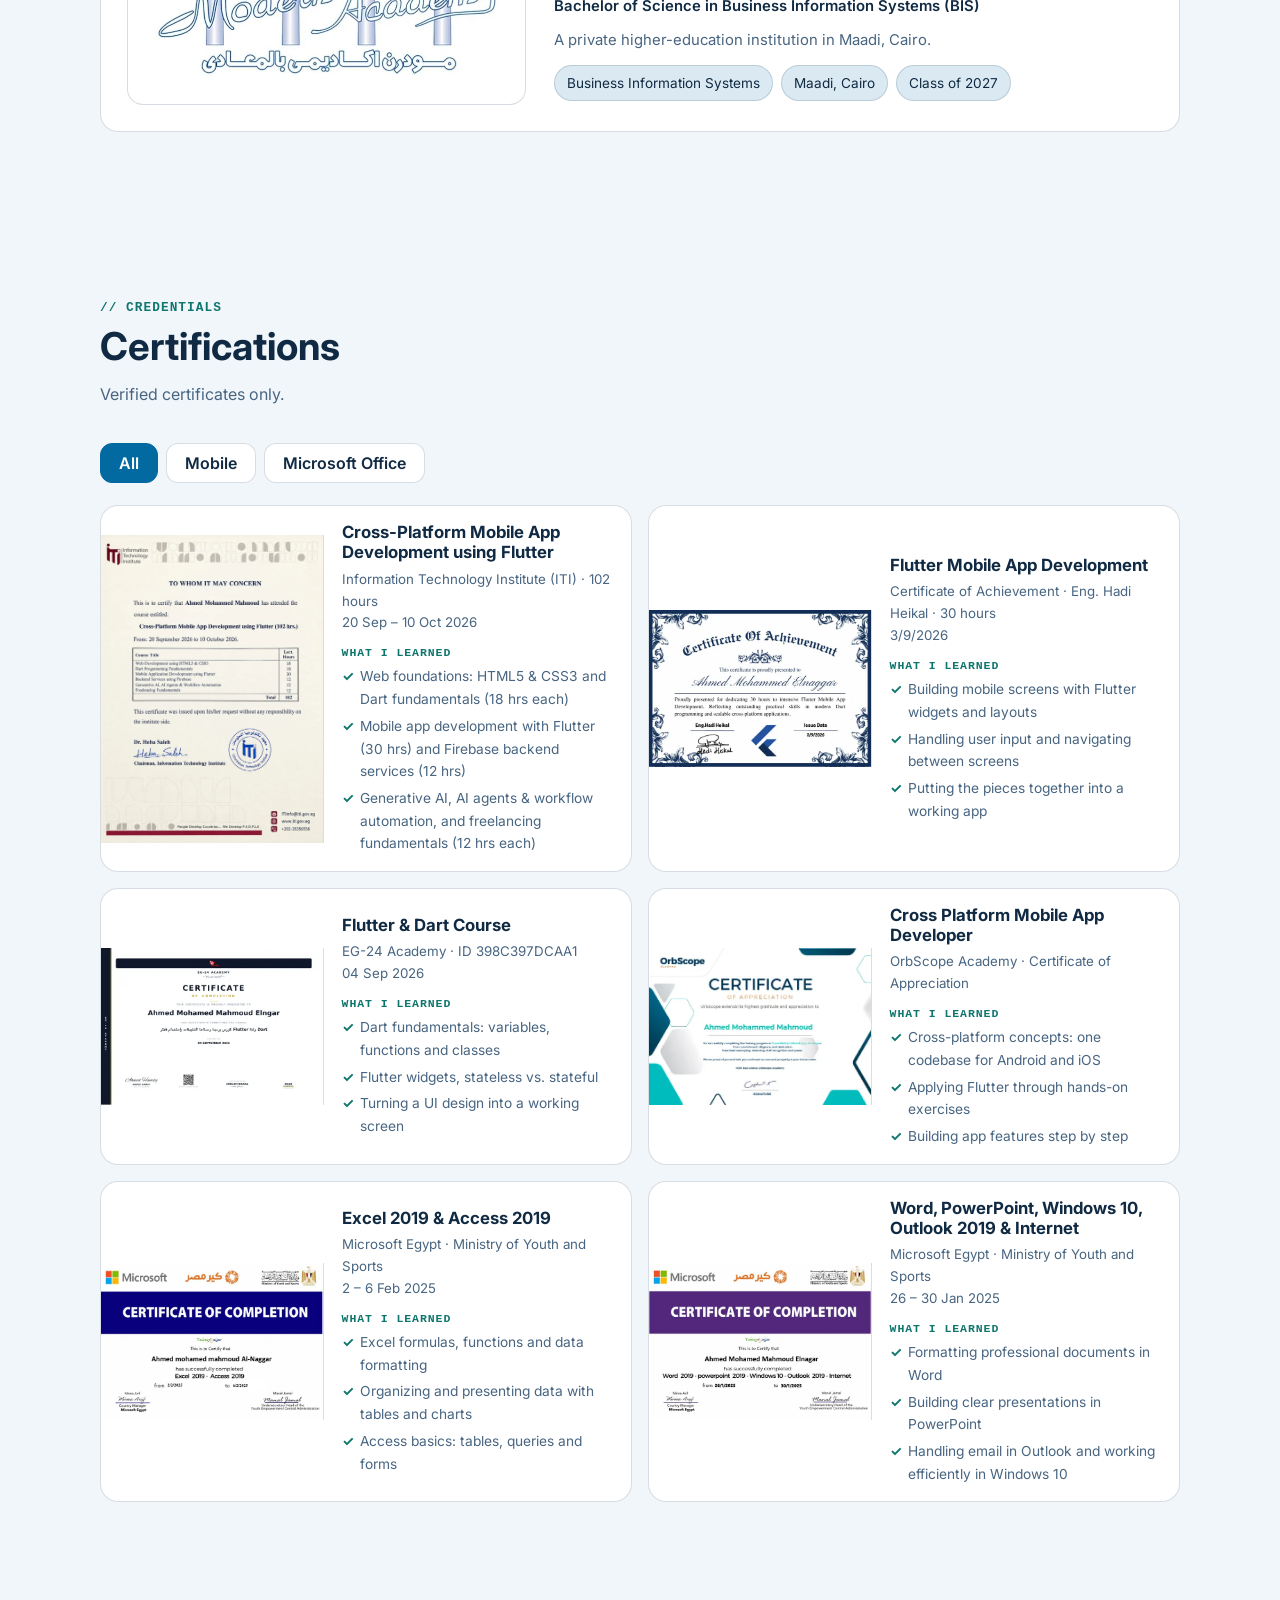
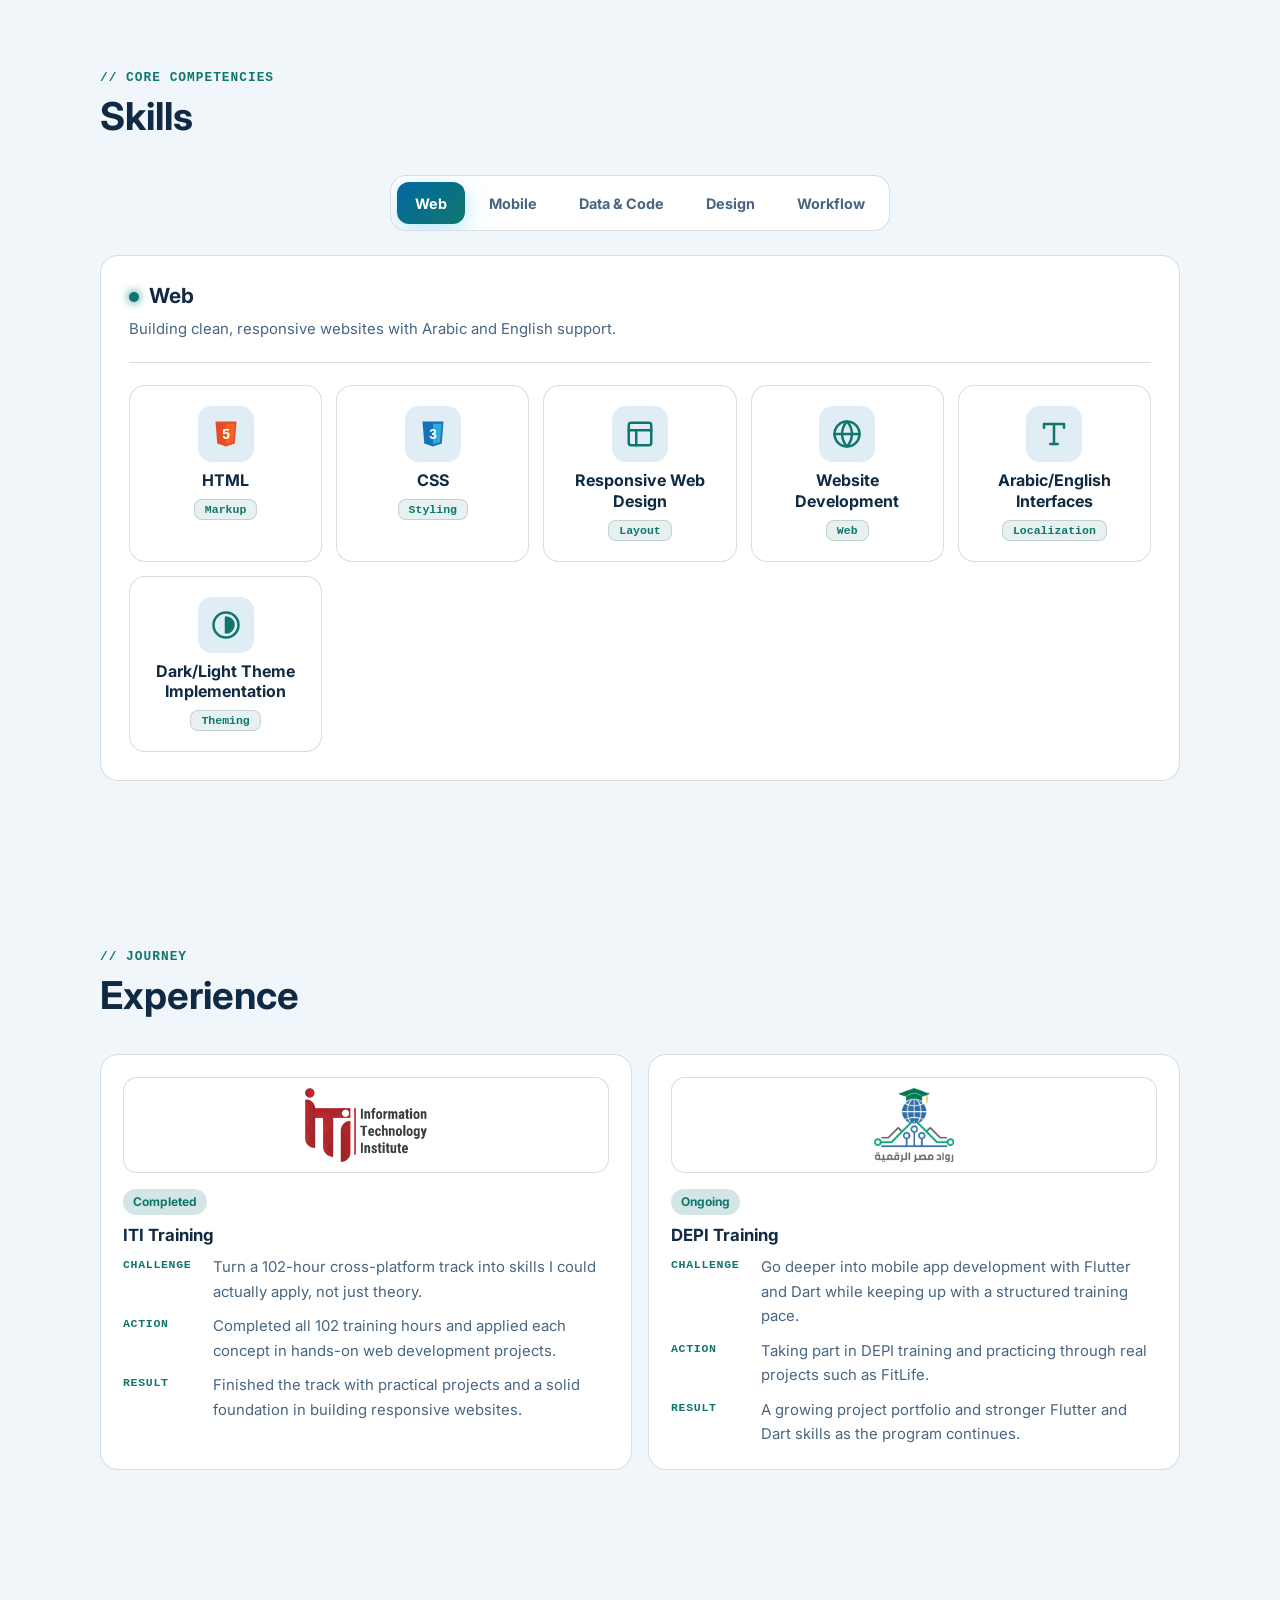
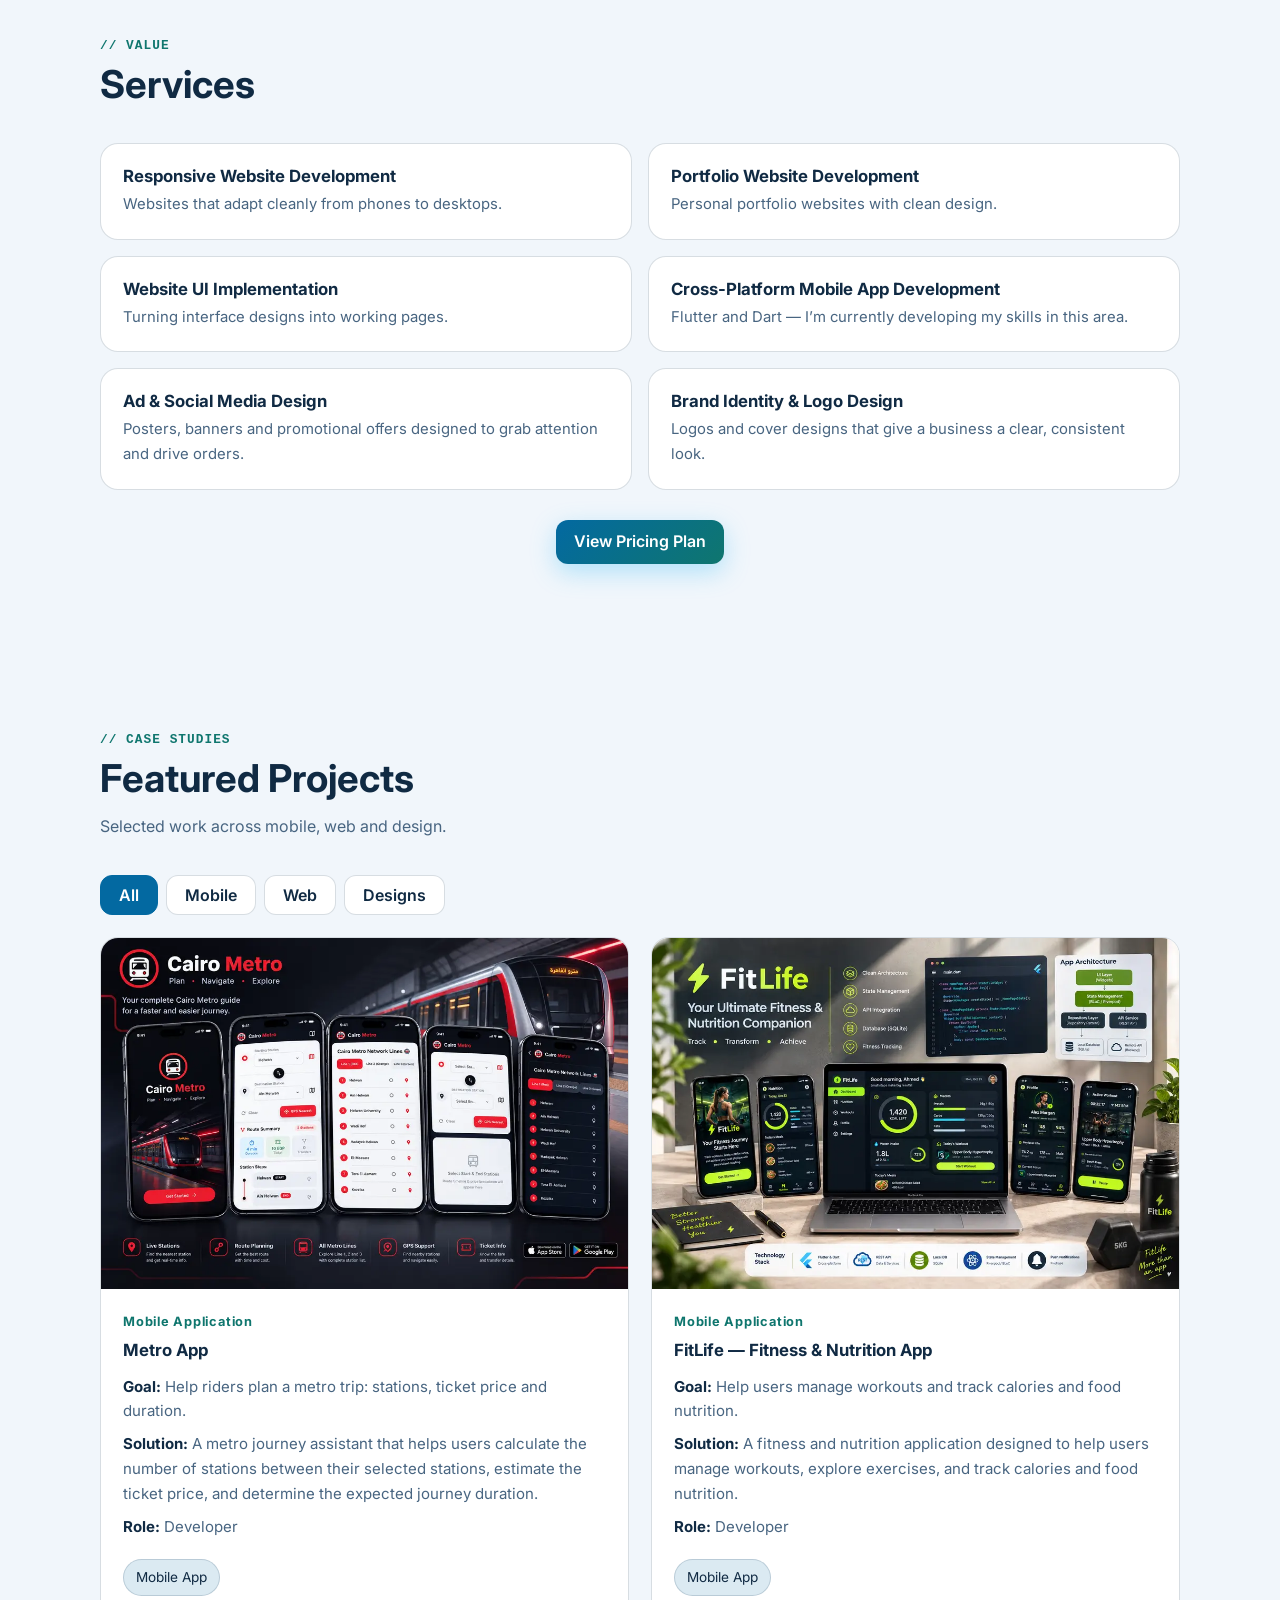
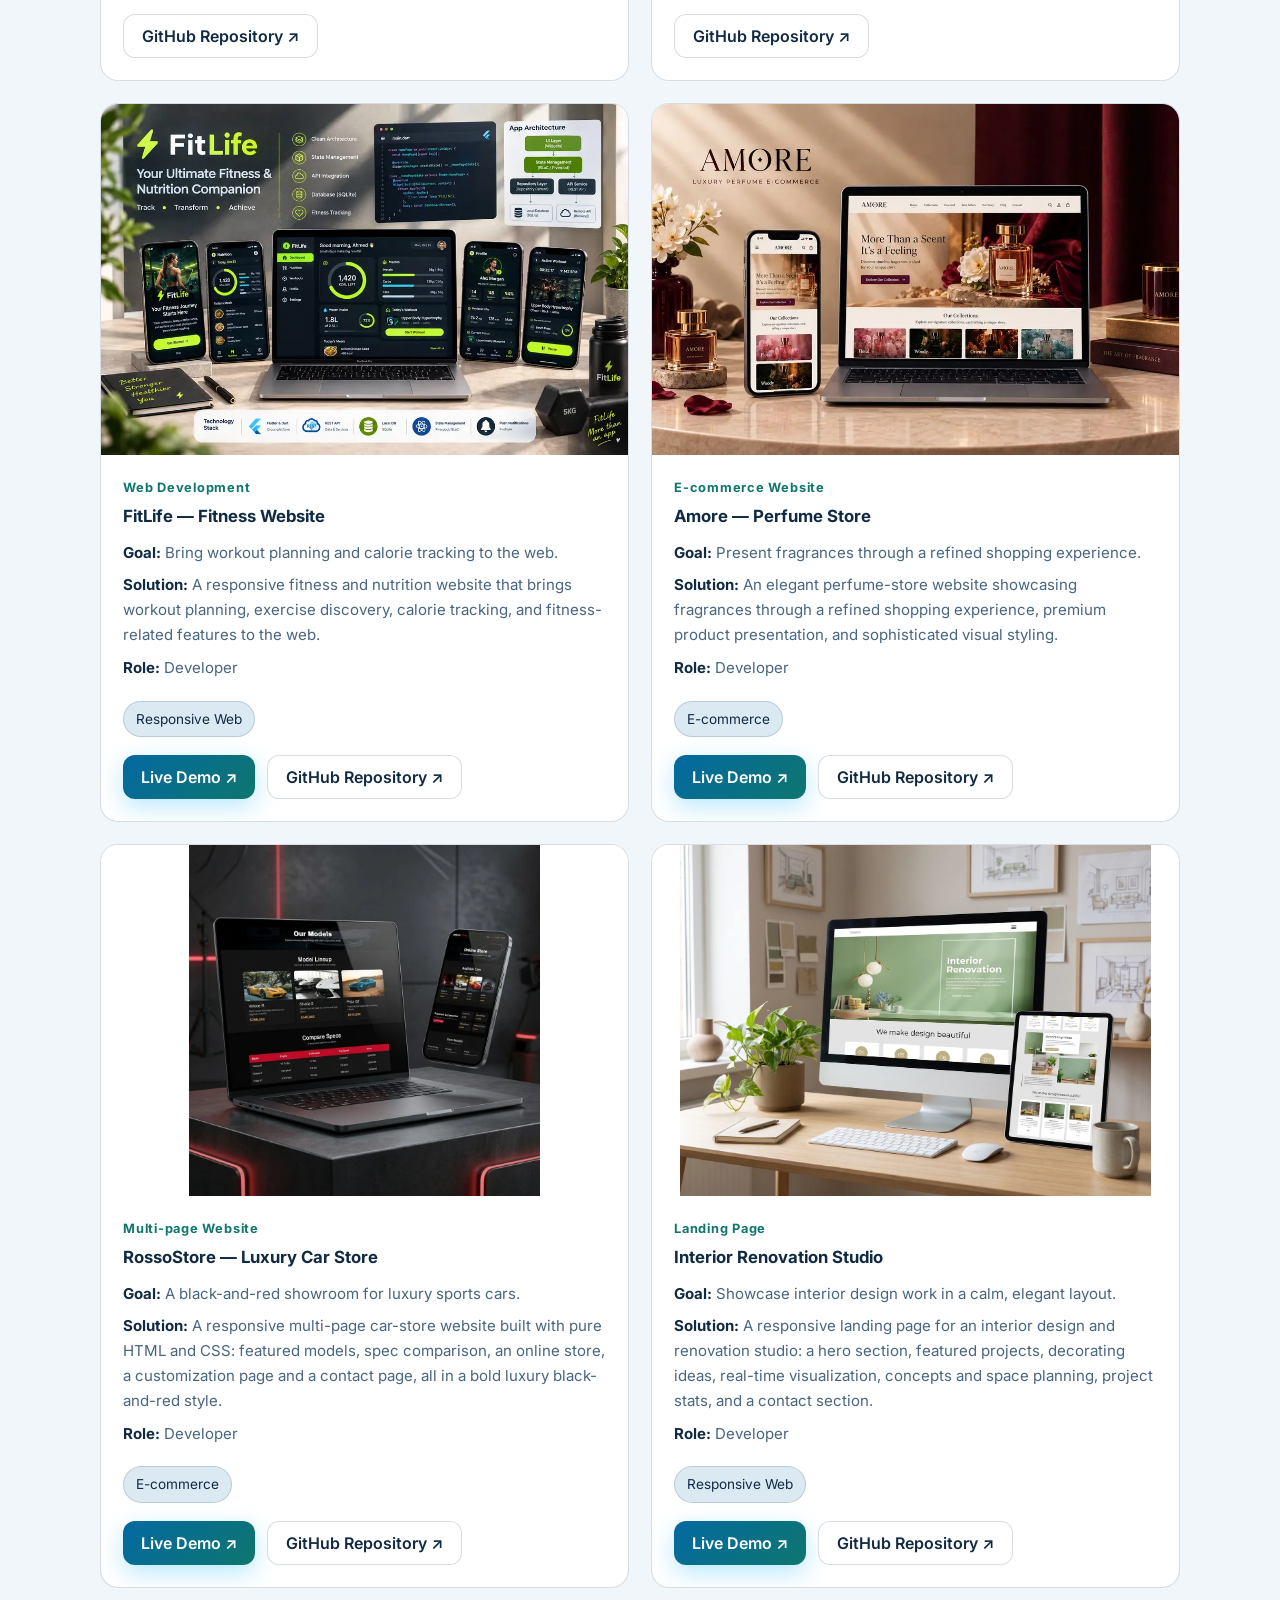
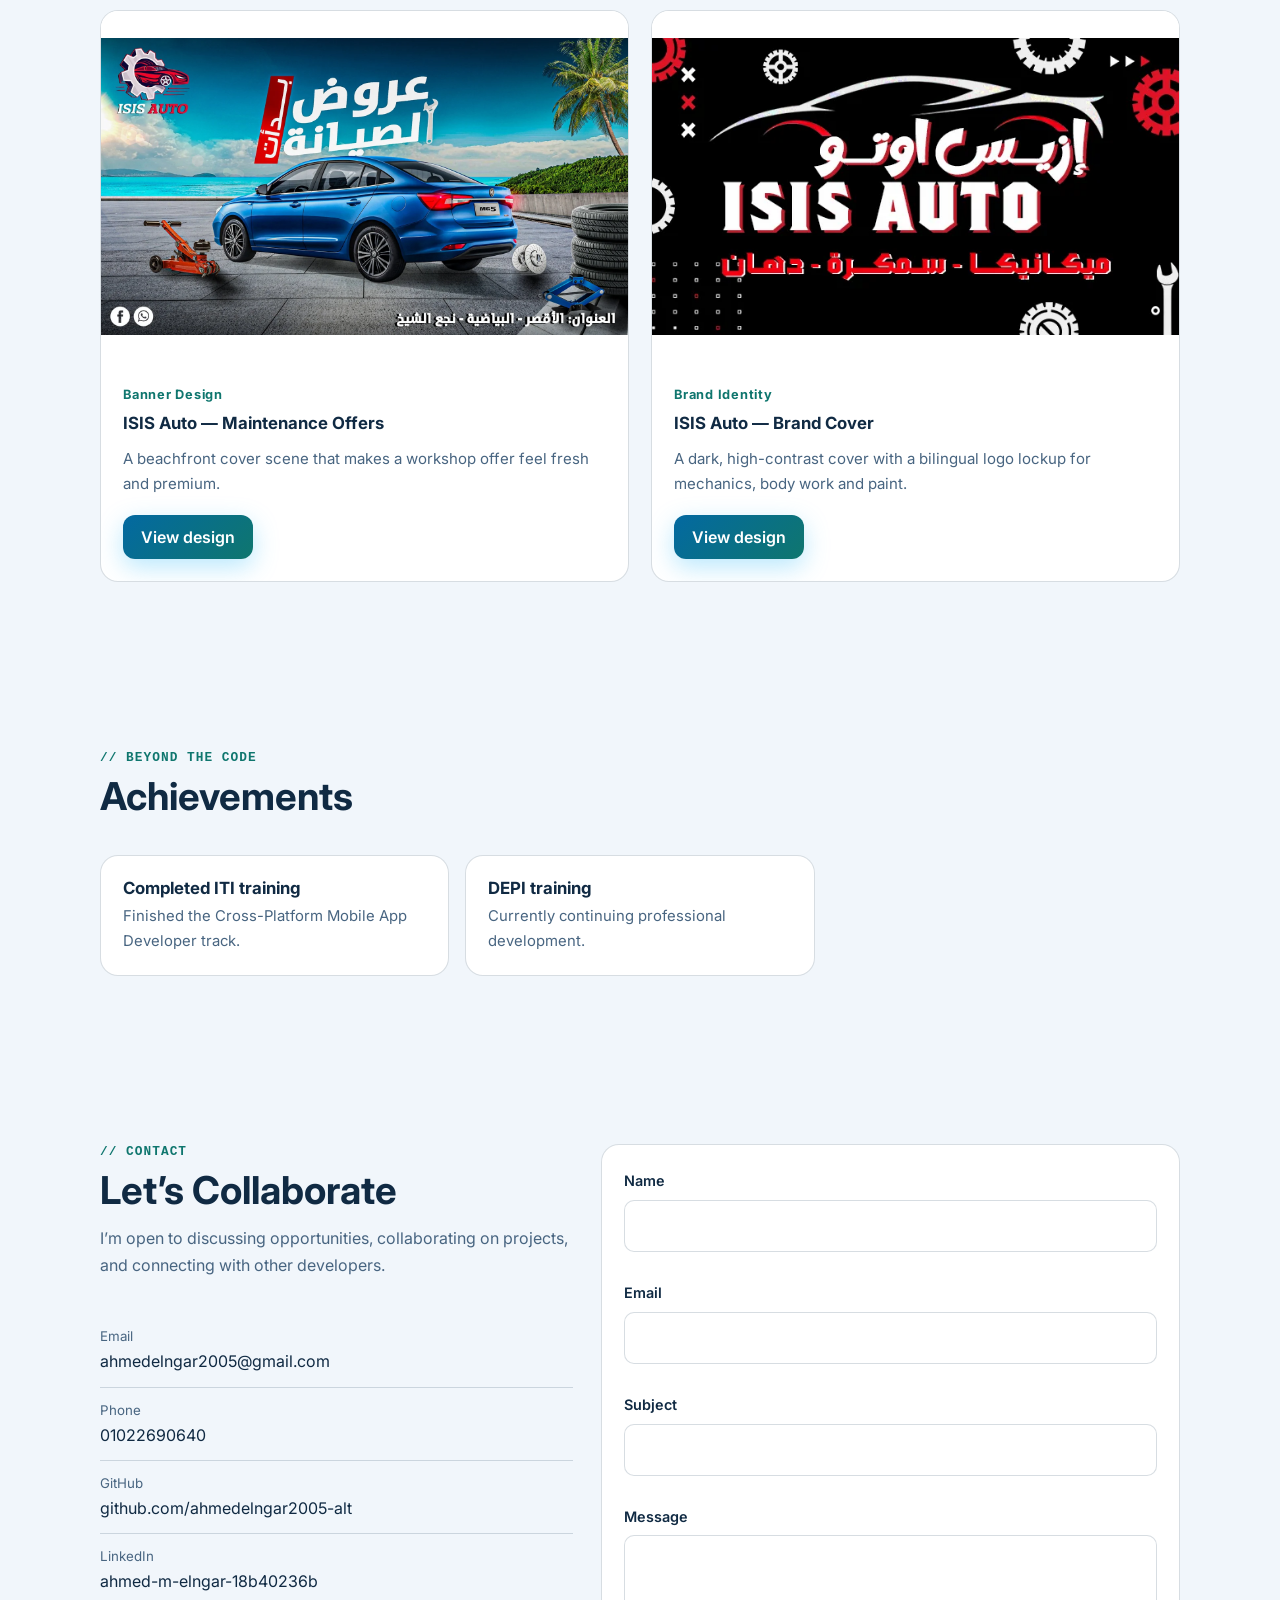
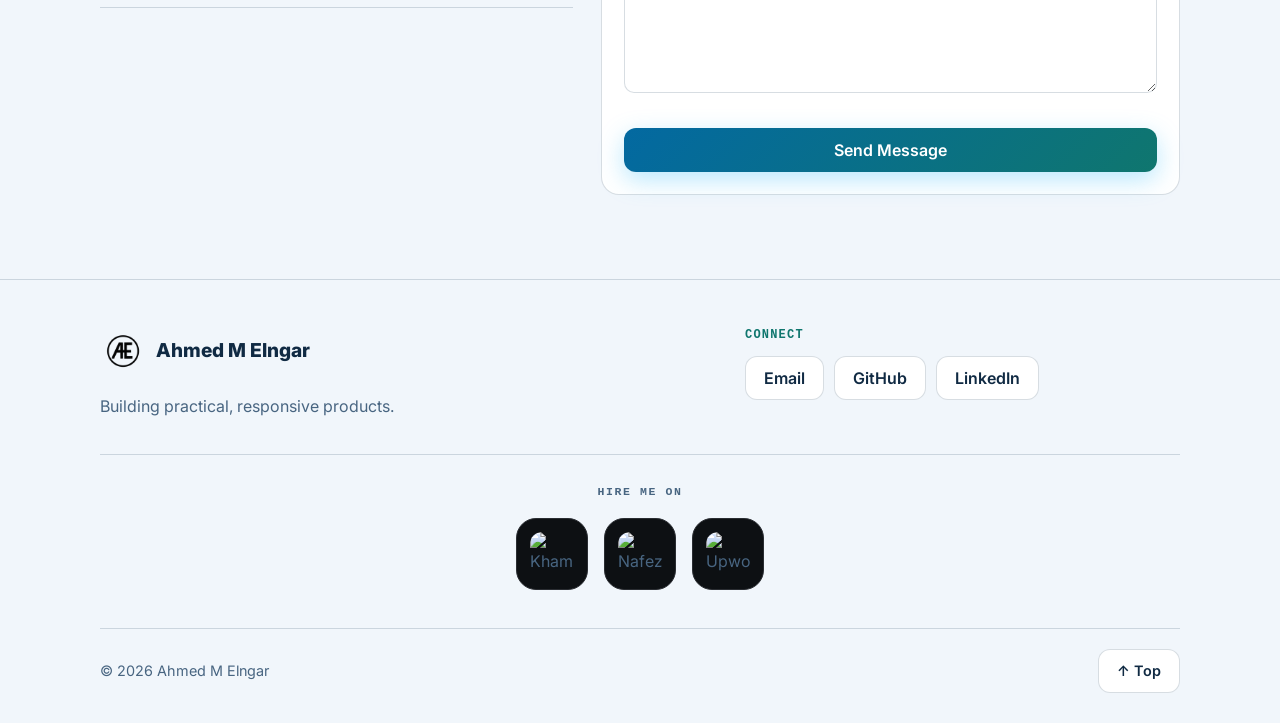
==== commit 27c898a9: "Fix form closure in index.html" ====
--- a/index.html
+++ b/index.html
@@ -70,7 +70,7 @@
 <div><label for="m" data-i="fe"></label><input id="m" type="email" autocomplete="email" dir="ltr"><span class="er" id="e_m"></span></div>
 <div><label for="s" data-i="fs"></label><input id="s"><span class="er" id="e_s"></span></div>
 <div><label for="t" data-i="fm"></label><textarea id="t" rows="5"></textarea><span class="er" id="e_t"></span></div>
-<button class="btn pri" type="submit" data-i="send"></button><div id="st" role="status" aria-live="polite" data-i="note"></div></form></div></div></section>
+<button class="btn pri" type="submit" data-i="send"></button></form></div></div></section>
 </main>
 <footer><div class="w"><div class="ft">
 <div class="fb"><a class="logo" href="#home"><img src="src/assets/asset-01.png" alt="" width="32" height="32"><span data-i="nm"></span></a><p data-i="tag"></p></div>
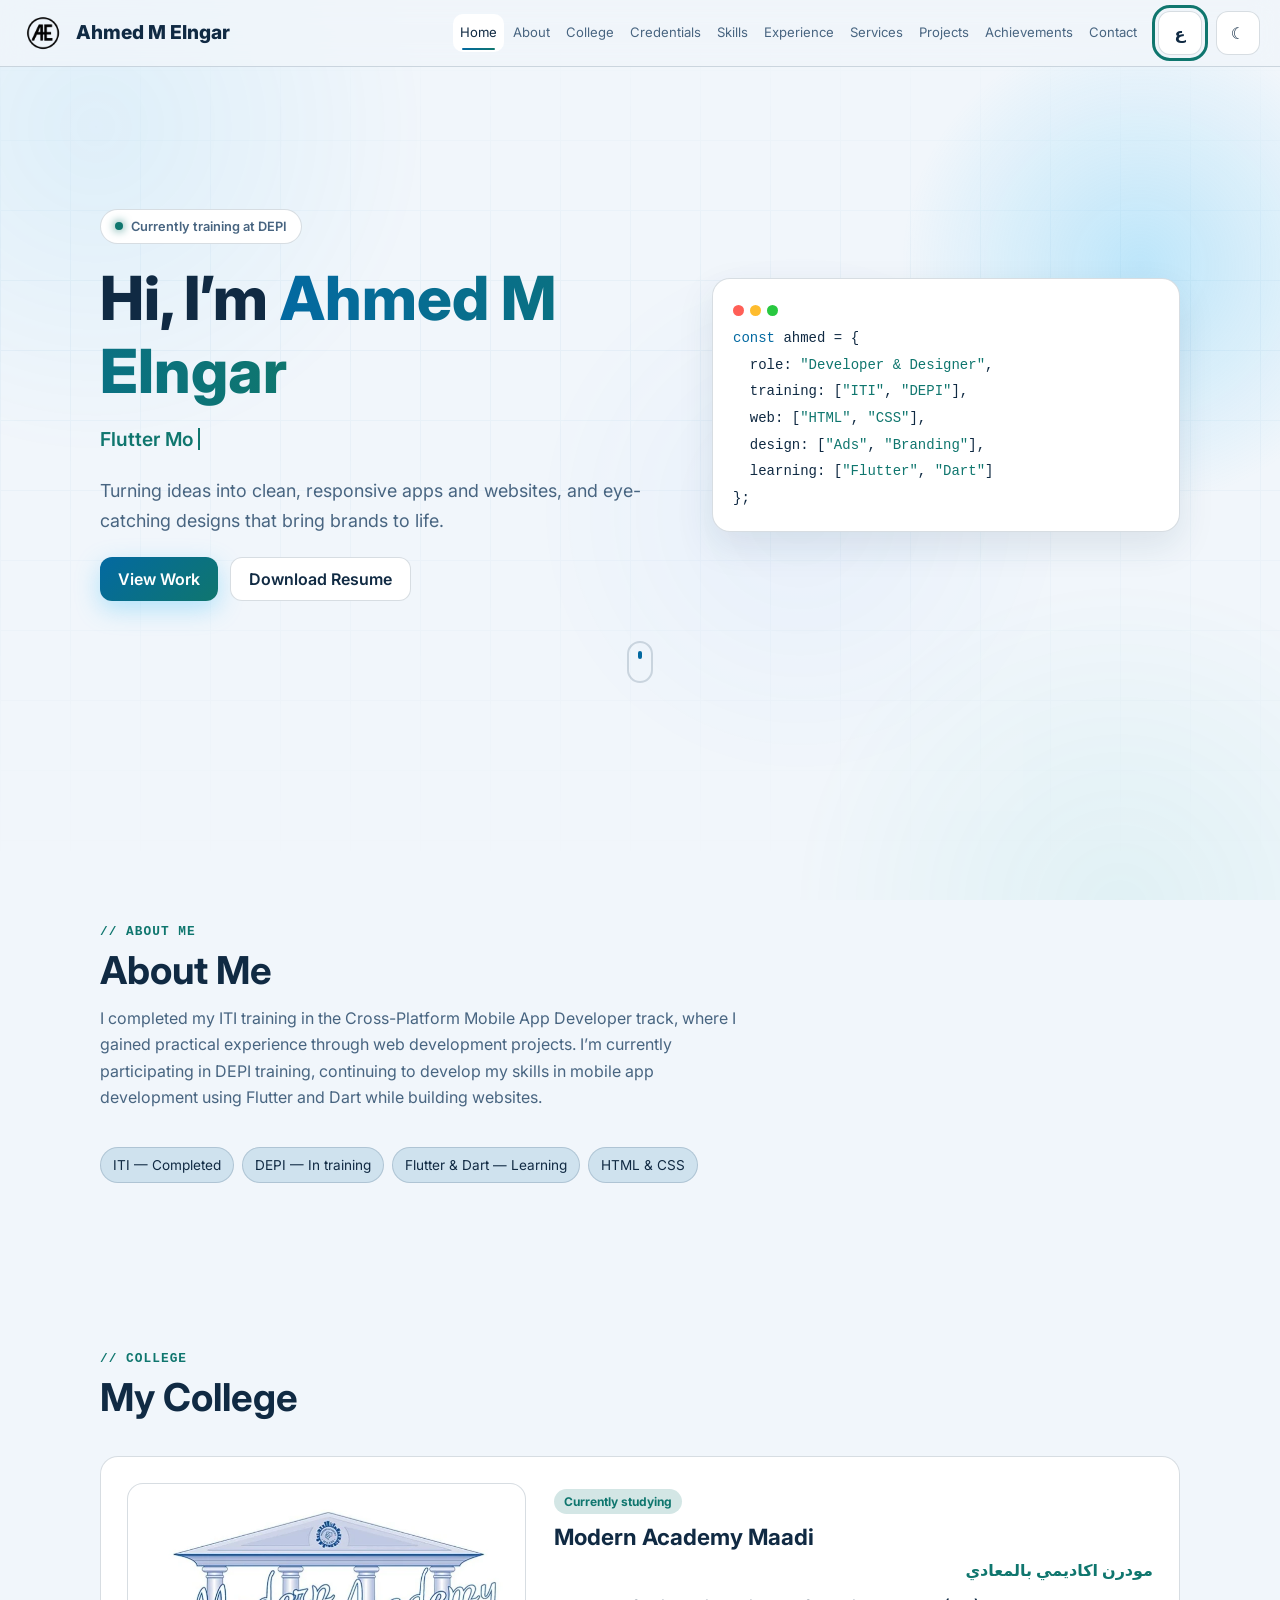
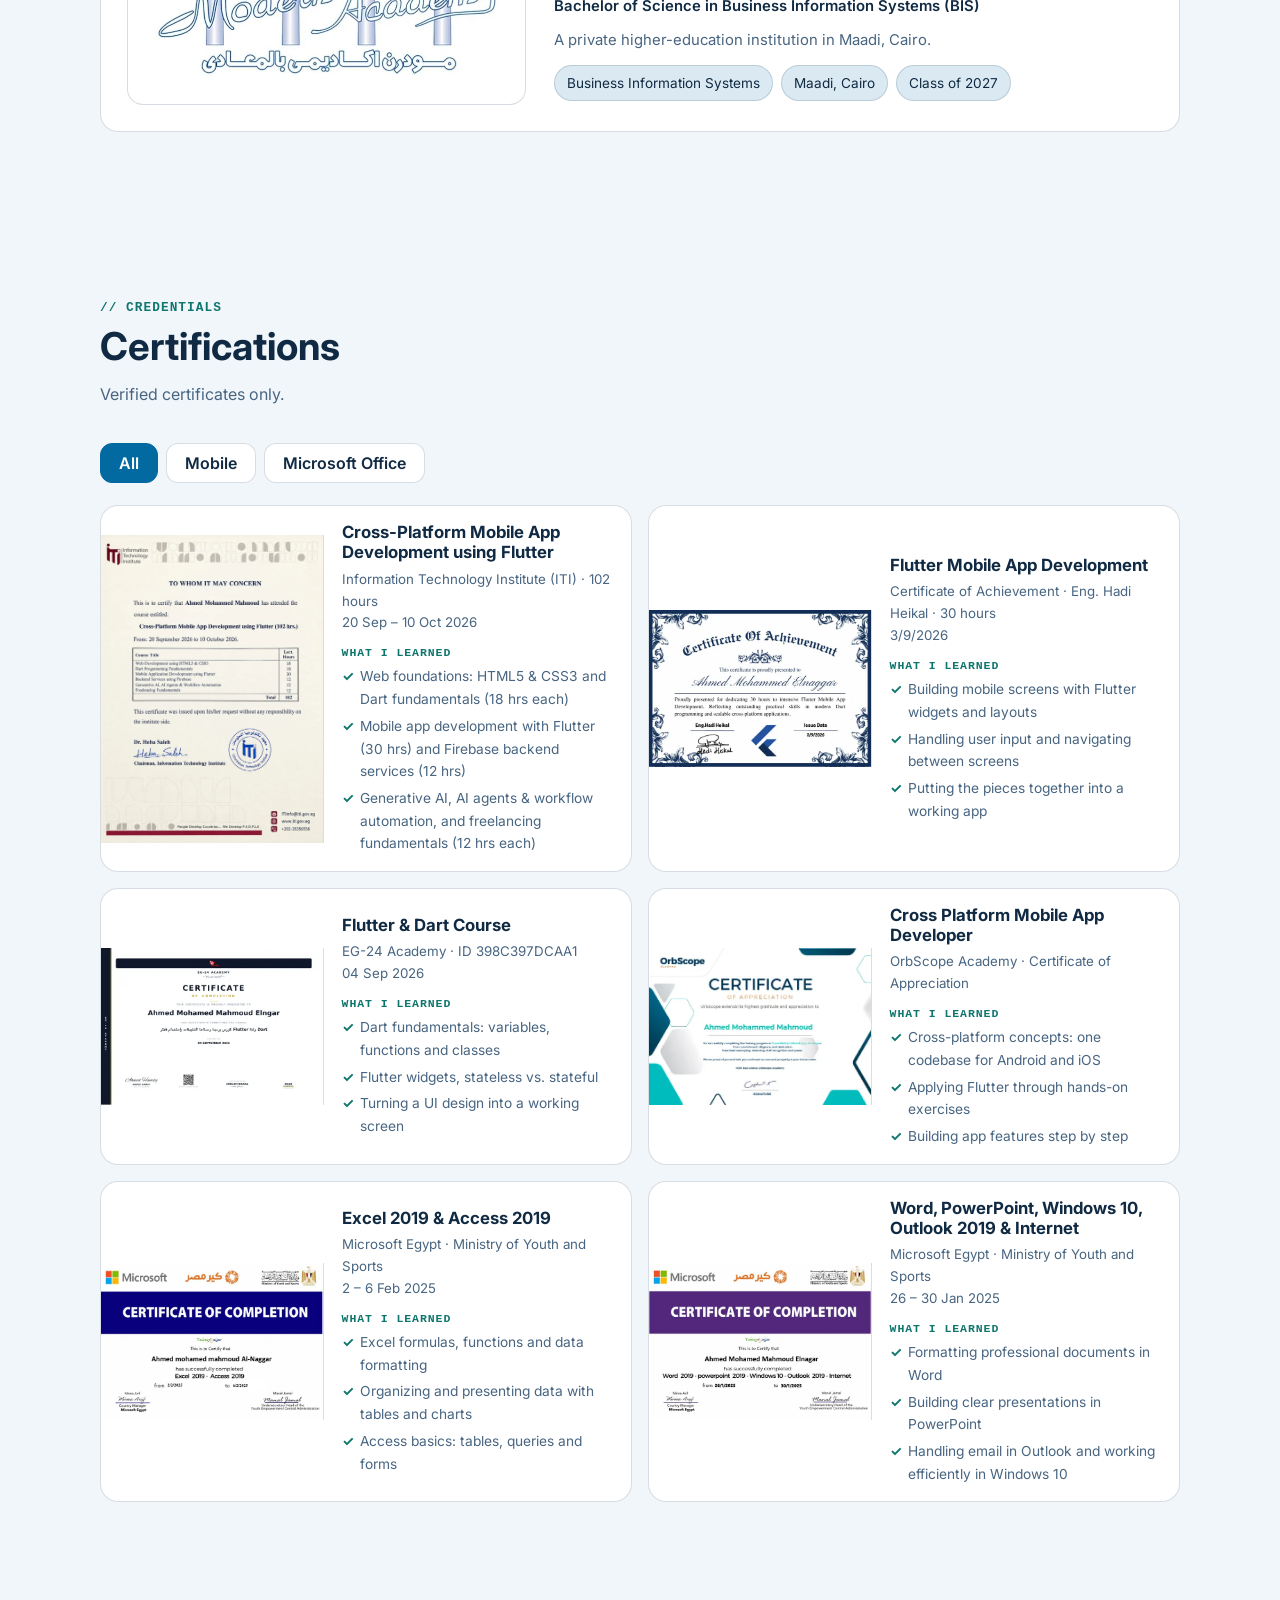
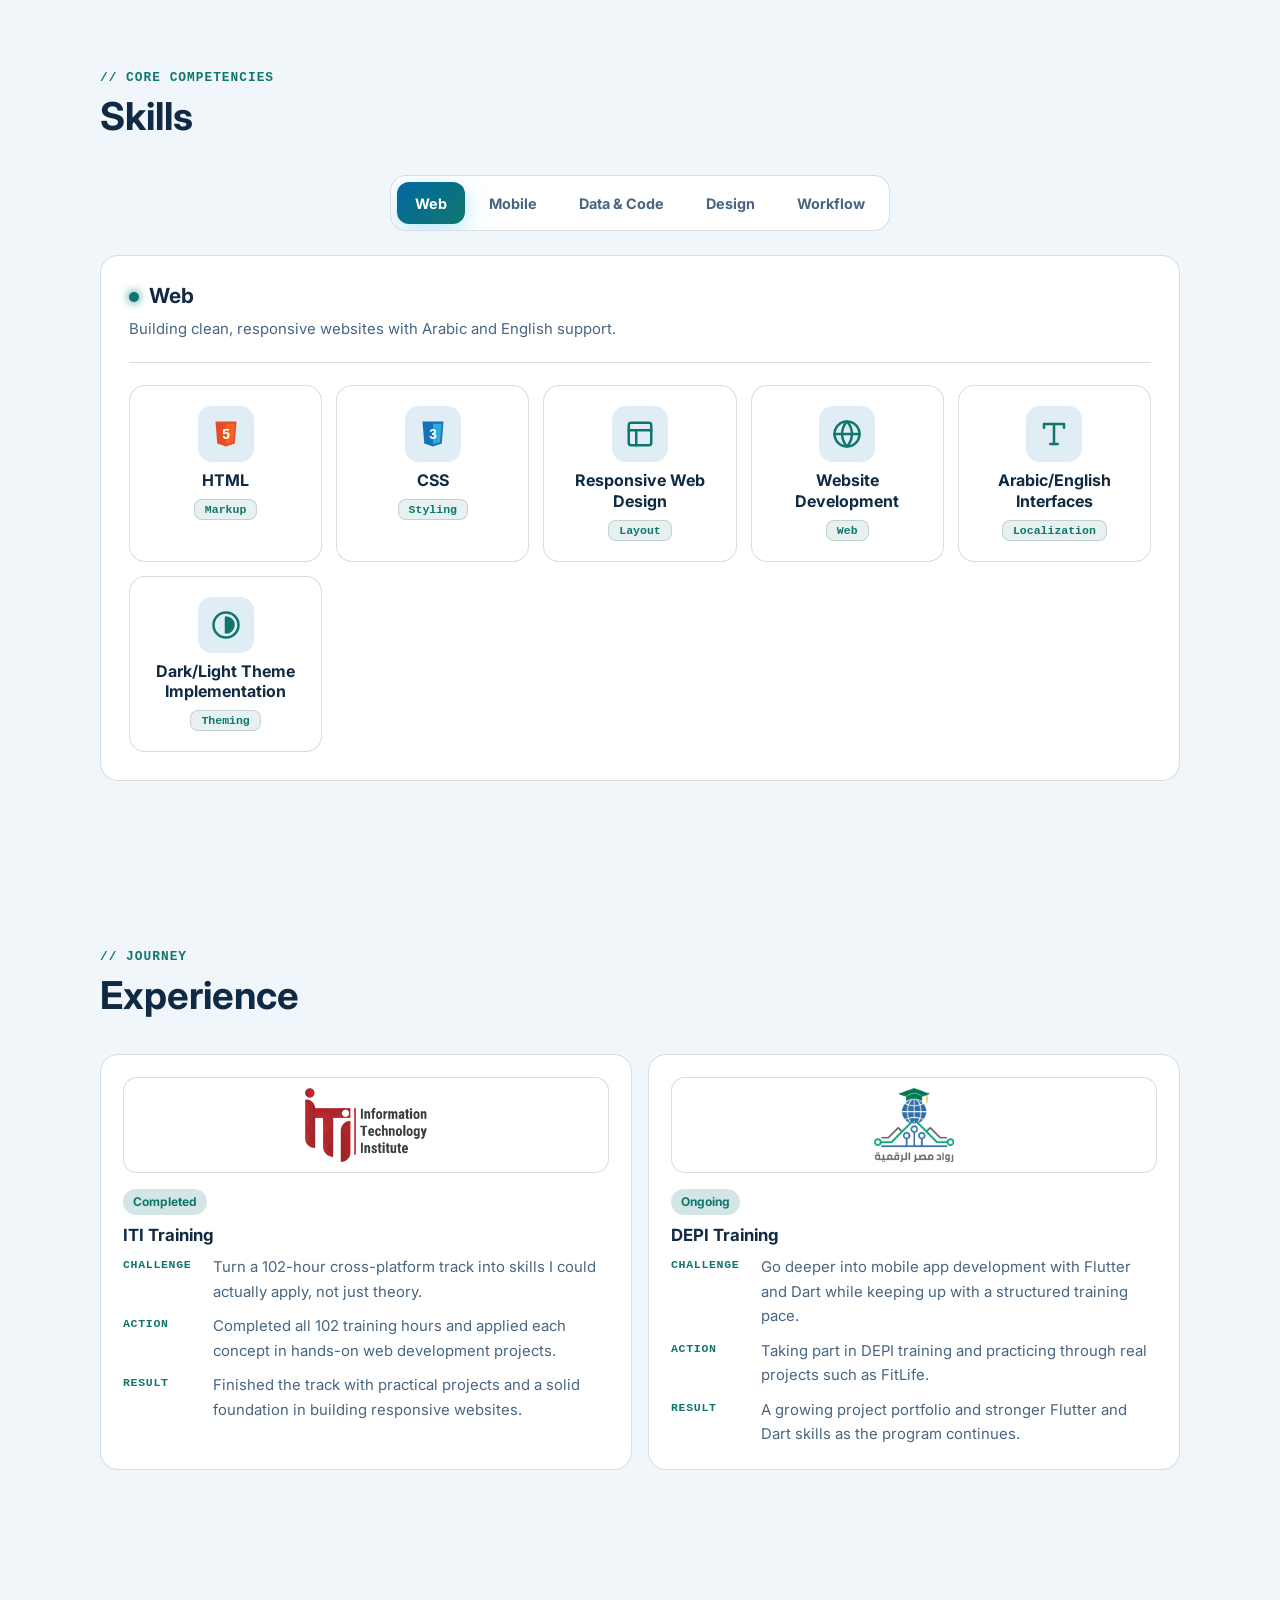
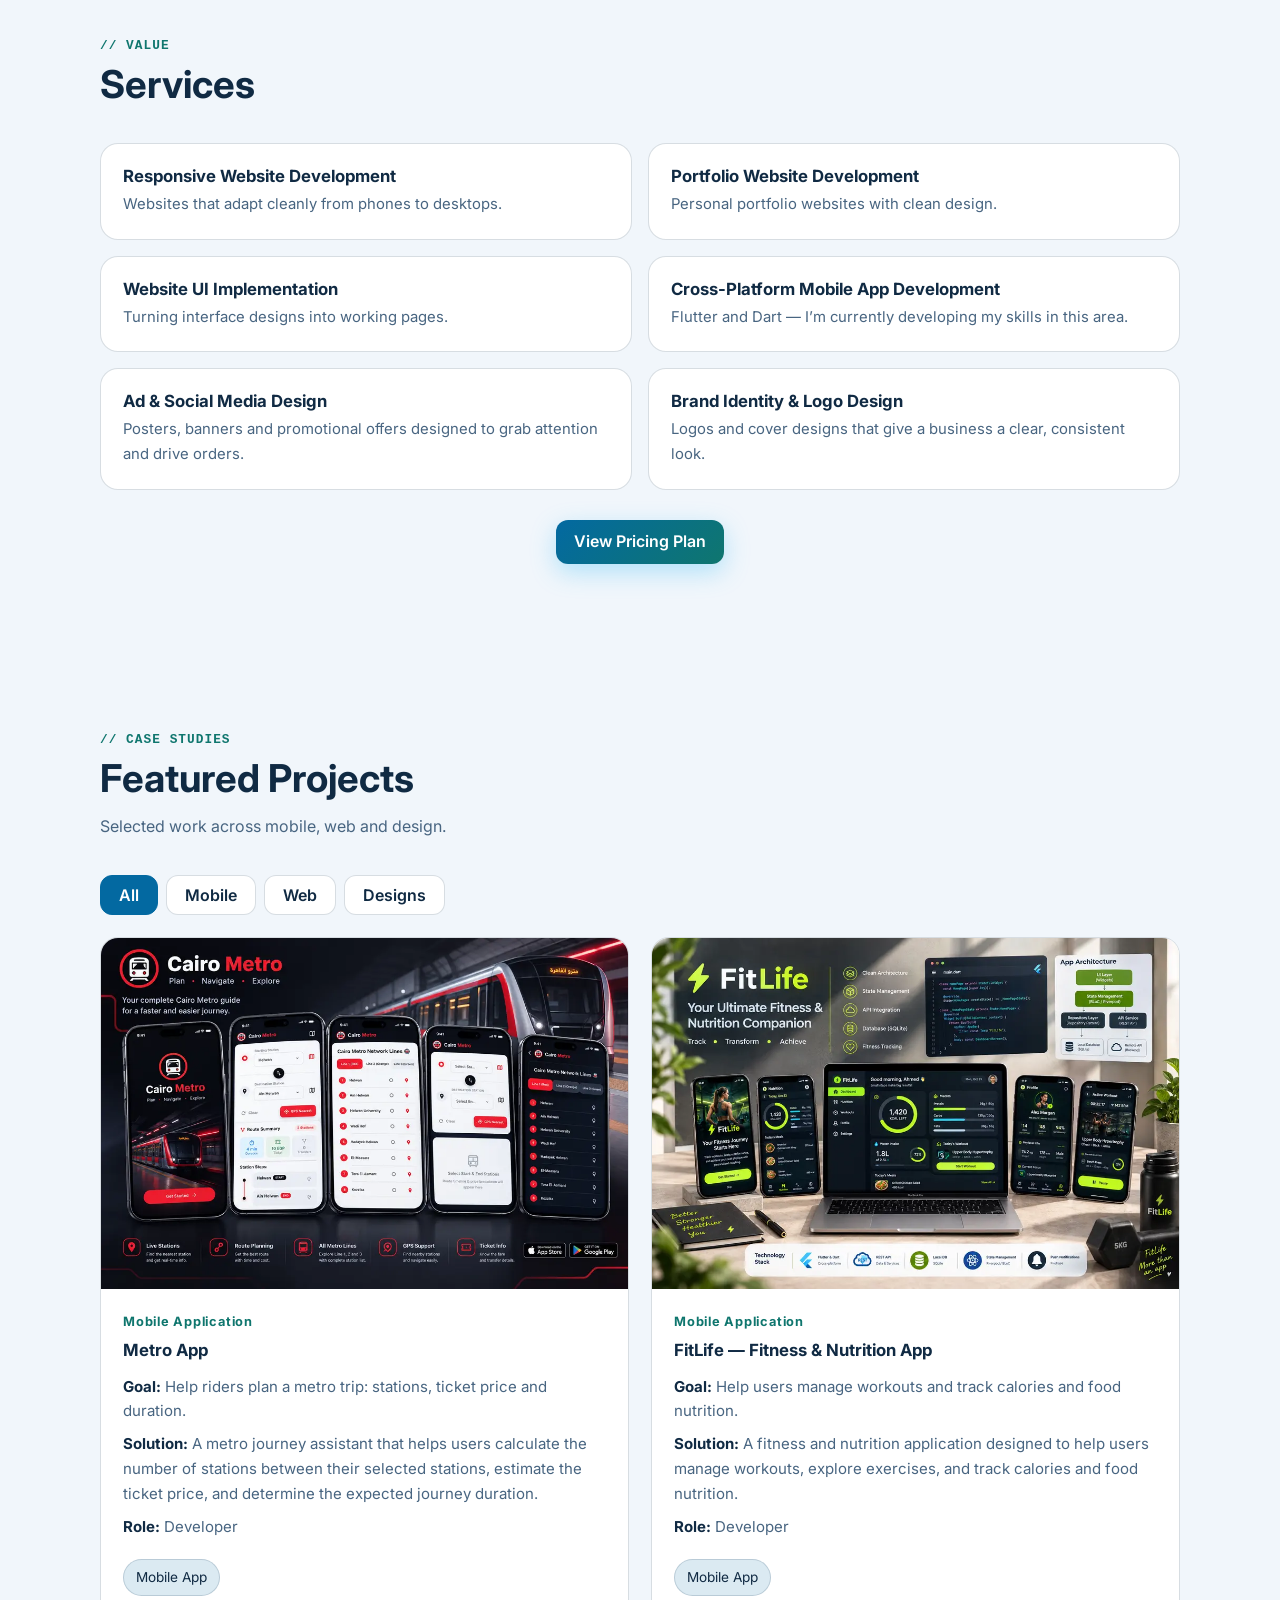
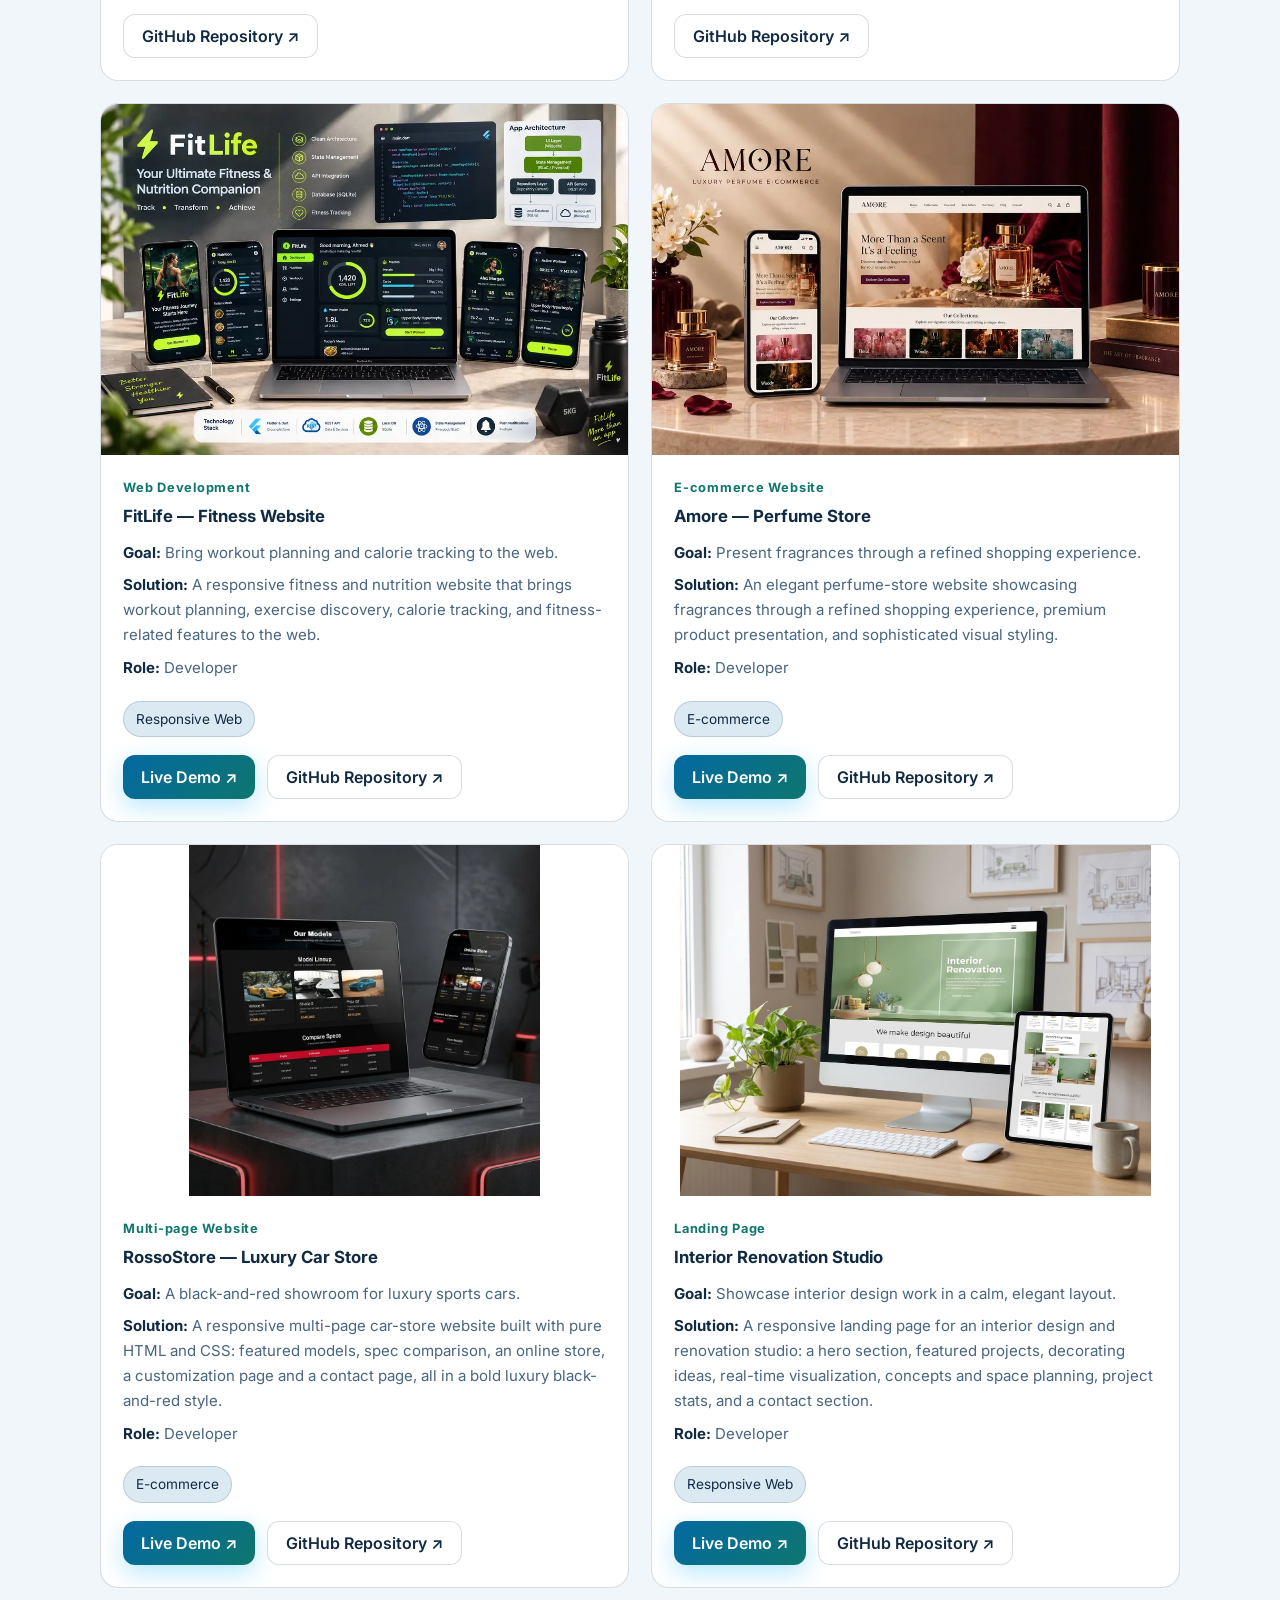
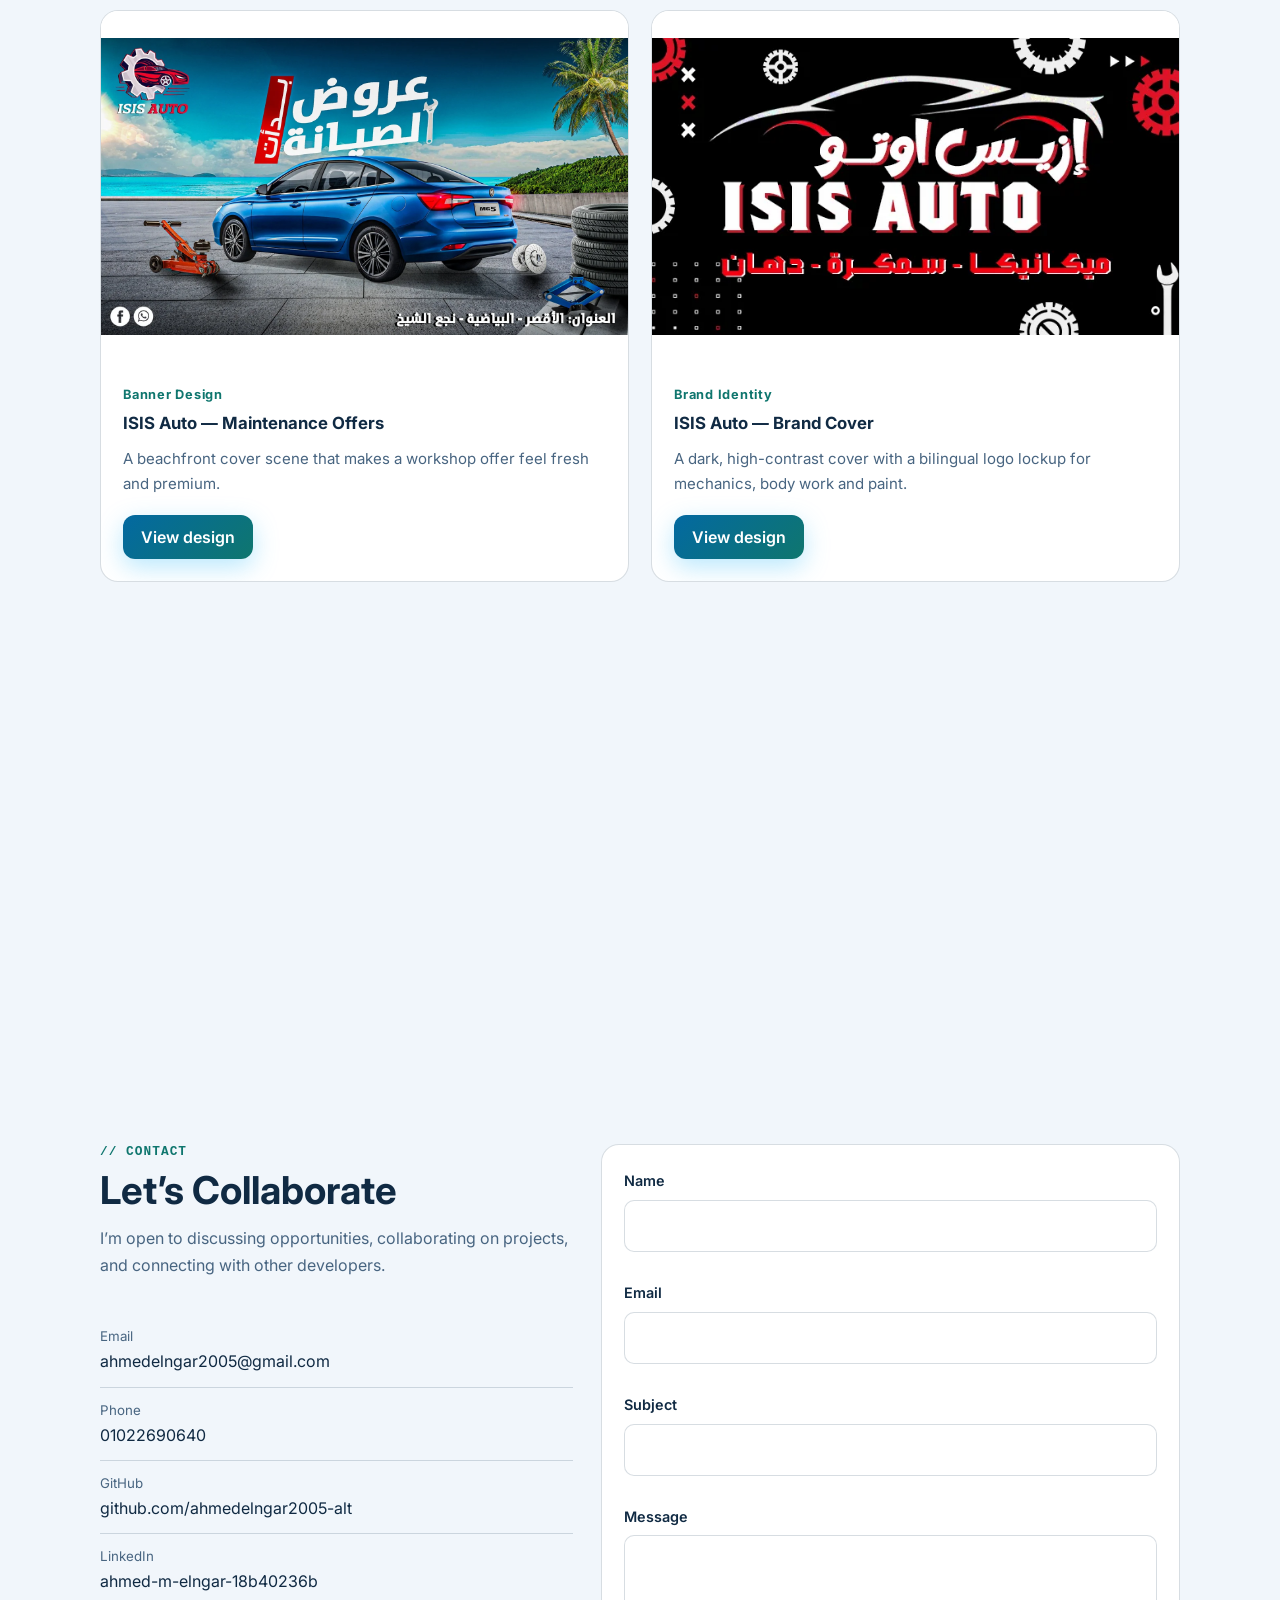
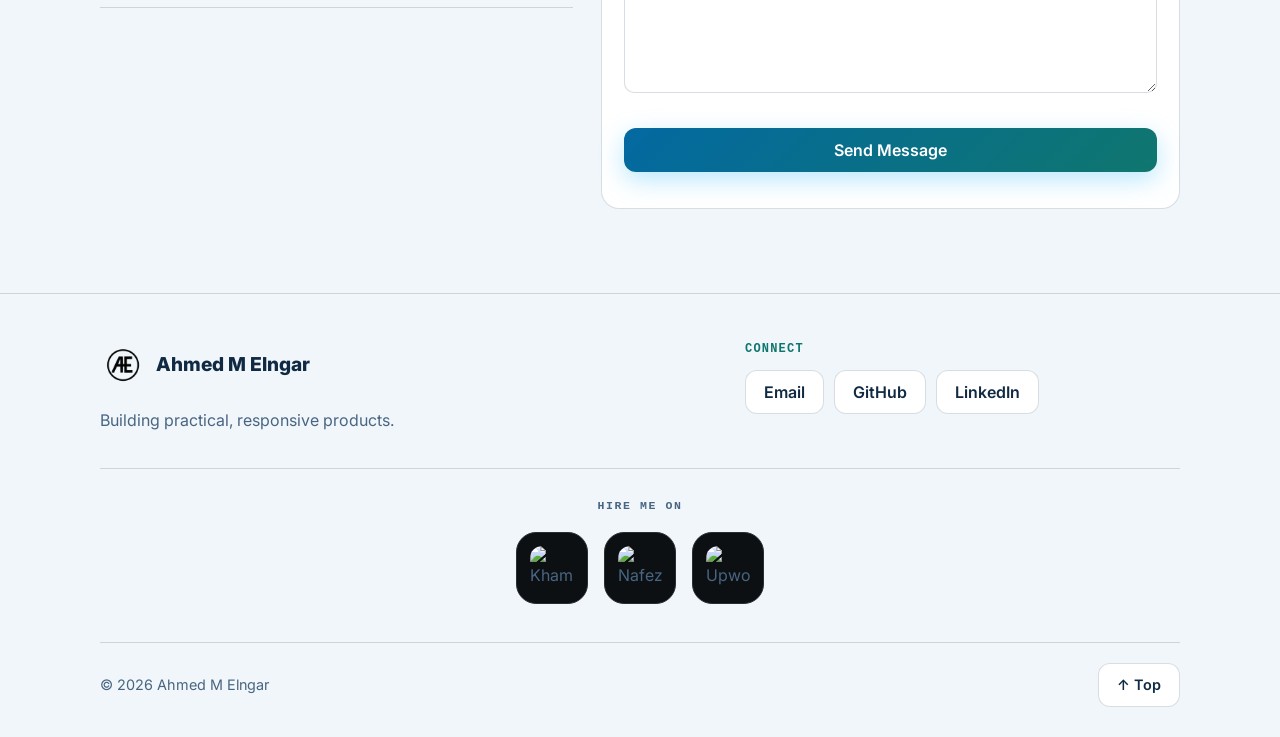
==== commit 31045bd2: "Add files via upload" ====
--- a/index.html
+++ b/index.html
@@ -70,7 +70,7 @@
 <div><label for="m" data-i="fe"></label><input id="m" type="email" autocomplete="email" dir="ltr"><span class="er" id="e_m"></span></div>
 <div><label for="s" data-i="fs"></label><input id="s"><span class="er" id="e_s"></span></div>
 <div><label for="t" data-i="fm"></label><textarea id="t" rows="5"></textarea><span class="er" id="e_t"></span></div>
-<button class="btn pri" type="submit" data-i="send"></button></form></div></div></section>
+<button class="btn pri" type="submit" data-i="send"></button><div id="st" role="status" aria-live="polite"></div></form></div></div></section>
 </main>
 <footer><div class="w"><div class="ft">
 <div class="fb"><a class="logo" href="#home"><img src="src/assets/asset-01.png" alt="" width="32" height="32"><span data-i="nm"></span></a><p data-i="tag"></p></div>
